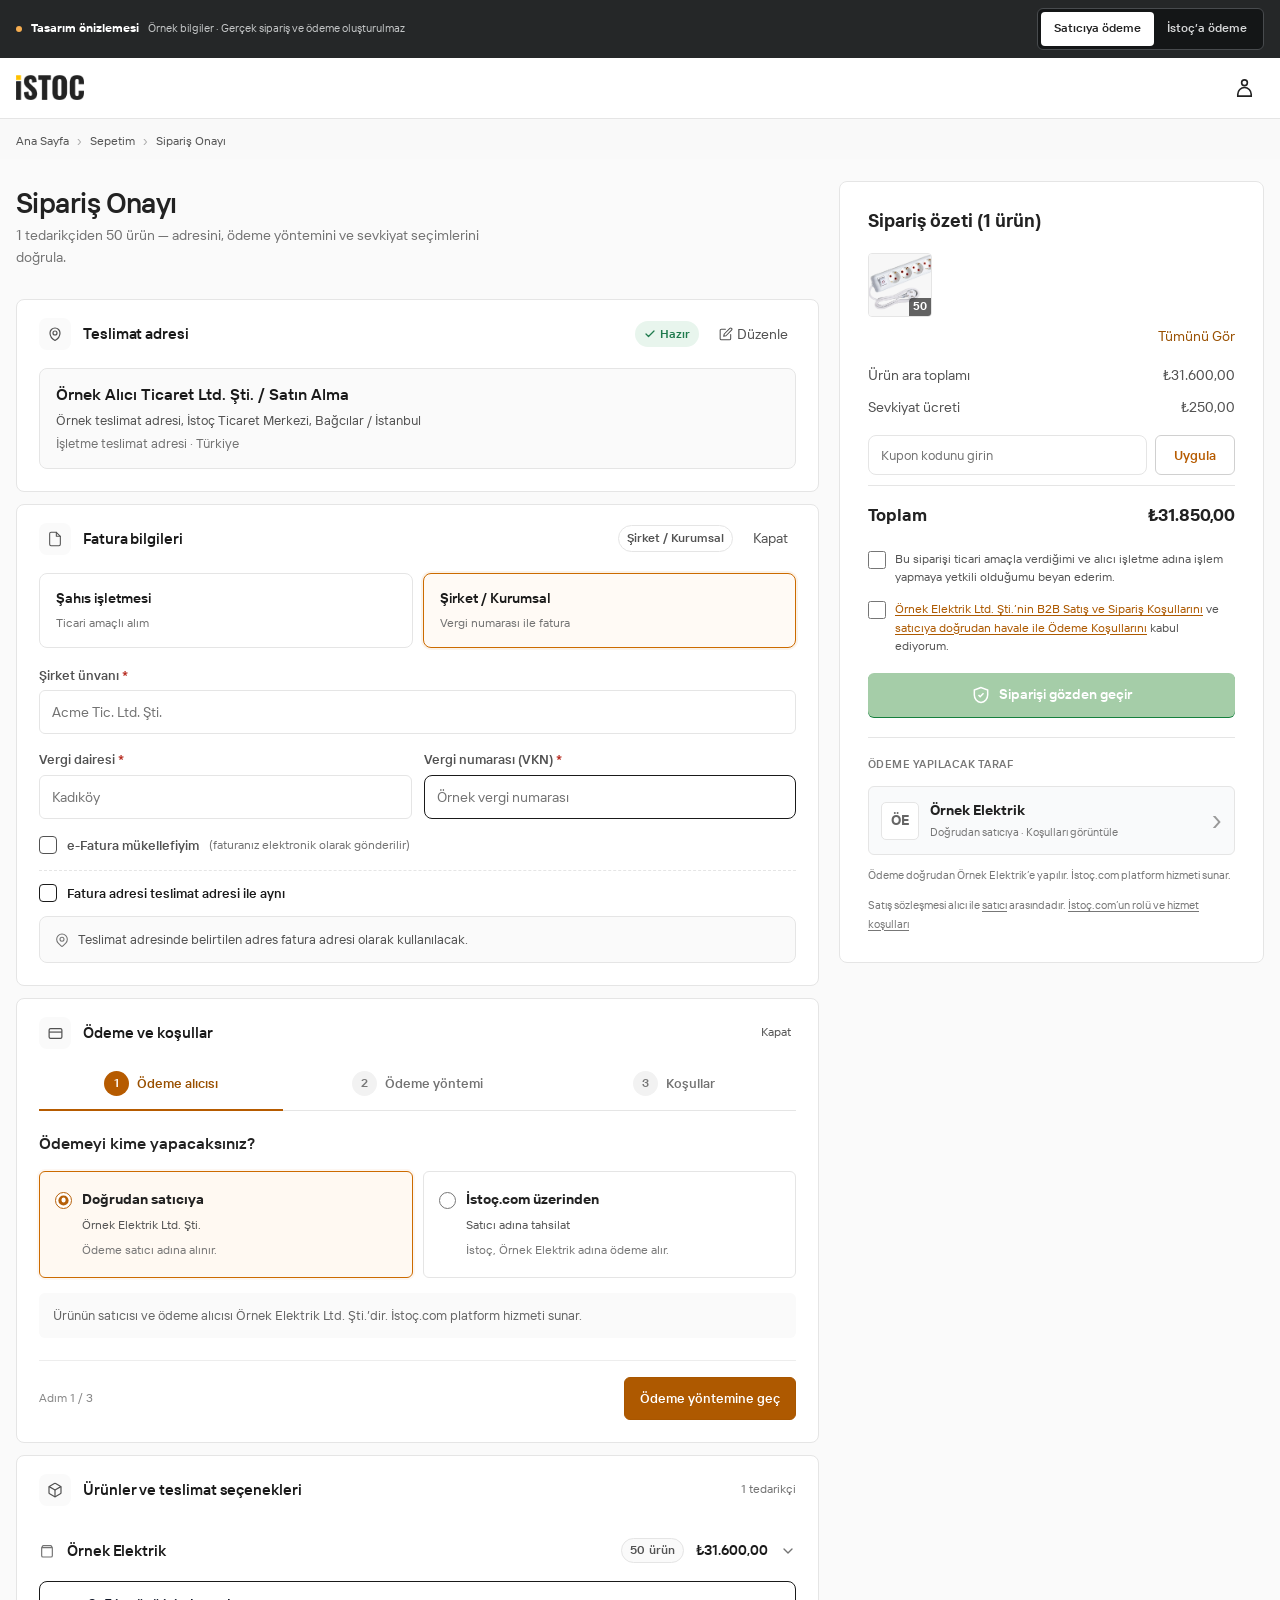
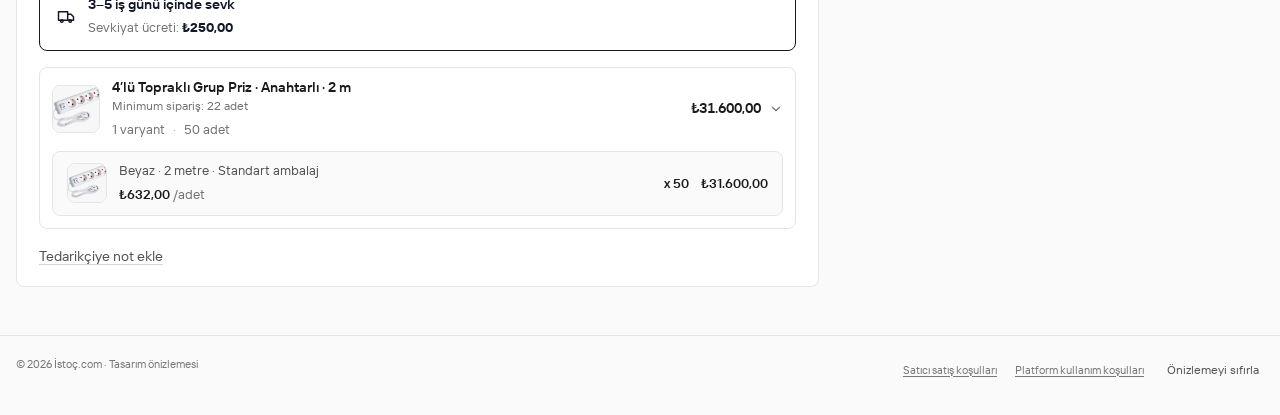
==== index.html @ b148dc5e "fix(preview): refresh assets when contract version changes" ====
<!doctype html><html lang="tr"><head><meta charset="utf-8"><meta name="viewport" content="width=device-width,initial-scale=1"><meta name="robots" content="noindex,nofollow"><link rel="icon" href="assets/favicon.png"><link rel="stylesheet" href="assets/checkout-original.css"><link rel="stylesheet" href="preview.css?v=1.1"><title>Ödeme ve B2B sözleşmeler · İstoç tasarım önizlemesi</title></head><body><div class="demo-toolbar"><div><span class="preview-dot"></span><strong>Tasarım önizlemesi</strong><span class="toolbar-note">Örnek bilgiler · Gerçek sipariş ve ödeme oluşturulmaz</span></div><div class="demo-scenario" role="group" aria-label="Ödeme alıcısı senaryosu"><button data-scenario="seller" aria-pressed="true">Satıcıya ödeme</button><button data-scenario="istoc" aria-pressed="false">İstoç’a ödeme</button></div></div>
    <header class="w-full bg-white border-b border-[#e5e5e5]">
      <div class="max-w-[1680px] mx-auto px-3 sm:px-4 h-[50px] sm:h-[60px] flex items-center justify-between">
        <a href="./" class="flex items-center shrink-0" aria-label="Ana Sayfa">
          <img src="assets/istoc-logo.png" alt="iStoc" width="87" height="32" class="h-[18px] min-[400px]:h-[22px] sm:h-[25px] w-auto shrink-0">
        </a>
        
      <button aria-label="Örnek hesap" class="demo-account" data-doc="platform"><svg width="23" height="23" viewBox="0 0 24 24" fill="none" stroke="currentColor" stroke-width="1.7"><circle cx="12" cy="7" r="3"></circle><path d="M5 21v-2a7 7 0 0 1 14 0v2Z"></path></svg></button>
    
      </div>
    </header>
  <main><nav class="demo-breadcrumb" aria-label="Breadcrumb"><a href="./" data-action="cart-preview">Ana Sayfa</a><span>›</span><a href="#checkout-items" data-action="cart-preview">Sepetim</a><span>›</span><span>Sipariş Onayı</span></nav>
    <div class="sc-checkout-page bg-[#fafafa] max-w-[1680px] mx-auto px-3 sm:px-4 py-4 sm:py-5">
      <div class="flex flex-col xl:flex-row gap-4 xl:gap-5 items-start w-full relative">
        <!-- Left Column (Form Area) -->
        <div class="w-full xl:flex-1 xl:min-w-0 flex flex-col gap-3">
          <header class="co-page-head flex items-start justify-between gap-8 mb-[18px] pt-1.5">
      <div class="co-page-head-l flex-1 min-w-0">
        <h1 class="co-page-title text-[22px] sm:text-[28px] font-semibold leading-[1.15] tracking-[-0.02em] text-text-heading m-0">Sipariş Onayı</h1>
        <p class="co-page-sub text-text-tertiary mt-1.5 max-w-[56ch] text-[12.5px] sm:text-[13.5px]">1 tedarikçiden 50 ürün — adresini, ödeme yöntemini ve sevkiyat seçimlerini doğrula.</p>
      </div>
    </header><section class="checkout-section bg-white border border-[#e5e5e5] rounded-md overflow-hidden" id="shipping-address-section">
      <div class="checkout-section__header flex items-center gap-2 sm:gap-3 px-4 sm:px-[22px] py-[12px] sm:py-[18px]">
        <span class="checkout-section__icon hidden sm:inline-flex items-center justify-center w-8 h-8 min-w-[32px] rounded-md bg-[#fafafa] text-text-secondary p-[7px]">
          <svg class="w-4 h-4" fill="none" stroke="currentColor" stroke-width="1.8" viewBox="0 0 24 24">
            <path stroke-linecap="round" stroke-linejoin="round" d="M15 10.5a3 3 0 11-6 0 3 3 0 016 0z"></path>
            <path stroke-linecap="round" stroke-linejoin="round" d="M19.5 10.5c0 7.142-7.5 11.25-7.5 11.25S4.5 17.642 4.5 10.5a7.5 7.5 0 1115 0z"></path>
          </svg>
        </span>
        <h2 class="checkout-section__title flex-1 text-start text-[13px] sm:text-[15px] font-semibold text-[#1a1a1a] tracking-[-0.005em] whitespace-nowrap truncate">Teslimat adresi</h2>
        <!-- Hazır rozeti: adres seçili -->
        <span class="co-pill co-pill-ok inline-flex items-center gap-1 px-1.5 sm:px-2 py-[2px] sm:py-[3px] rounded-full text-[10px] sm:text-[11.5px] font-medium bg-[#e8f5ed] text-[#1f7a4d] border-transparent border whitespace-nowrap shrink-0">
          <svg width="10" height="10" viewBox="0 0 24 24" fill="none" stroke="currentColor" stroke-width="2.5" stroke-linecap="round" stroke-linejoin="round" class="w-2.5 h-2.5 sm:w-3 sm:h-3"><path d="M20 6 9 17l-5-5"></path></svg>
          Hazır
        </span>
        <!-- Zorunlu alan rozeti -->
        
        <!-- Düzenle (adres seçili iken header'da link) -->
        <button type="button" class="co-link-btn th-no-press appearance-none bg-transparent border-0 px-1.5 sm:px-2 py-1 text-text-secondary inline-flex items-center gap-1 text-[12px] sm:text-[13px] font-medium rounded-md cursor-pointer no-underline hover:text-[#0a0a0a] hover:bg-[#fafafa] focus:outline-none shrink-0" data-action="edit-address">
          <svg width="12" height="12" viewBox="0 0 24 24" fill="none" stroke="currentColor" stroke-width="1.8" stroke-linecap="round" stroke-linejoin="round" class="w-3 h-3 sm:w-3.5 sm:h-3.5"><path d="M11 4H4a2 2 0 0 0-2 2v14a2 2 0 0 0 2 2h14a2 2 0 0 0 2-2v-7"></path><path d="M18.5 2.5a2.121 2.121 0 0 1 3 3L12 15l-4 1 1-4 9.5-9.5z"></path></svg>
          Düzenle
        </button>
      </div>

      <div class="checkout-section__content px-4 sm:px-[22px] pb-4 sm:pb-[22px]"><div class="co-addr-block p-3 sm:p-[14px_16px] bg-[#fafafa] rounded-md border border-[#e5e5e5]">
          <div class="co-addr-name font-semibold mb-0.5 sm:mb-1 text-[14px] sm:text-base text-[#1a1a1a]">Örnek Alıcı Ticaret Ltd. Şti. / Satın Alma</div>
          <div class="co-addr-line text-[12px] sm:text-[13px] text-text-secondary leading-[1.5]" id="shipping-address-text">Örnek teslimat adresi, İstoç Ticaret Merkezi, Bağcılar / İstanbul</div>
          <div class="co-addr-line muted text-[12px] sm:text-[13px] text-text-tertiary mt-0.5">İşletme teslimat adresi · Türkiye</div>
        </div></div></section><section id="checkout-billing" class="checkout-section checkout-section--billing bg-white border border-[#e5e5e5] rounded-md overflow-hidden">
      <!-- Card head -->
      <div class="checkout-section__header flex items-center gap-2 sm:gap-3 px-4 sm:px-[22px] py-[12px] sm:py-[18px]">
        <span class="checkout-section__icon hidden sm:inline-flex items-center justify-center w-8 h-8 min-w-[32px] rounded-md bg-[#fafafa] text-text-secondary p-[7px]">
          <svg class="w-4 h-4" fill="none" stroke="currentColor" stroke-width="1.6" viewBox="0 0 24 24">
            <path stroke-linecap="round" stroke-linejoin="round" d="M14 2H6a2 2 0 0 0-2 2v16a2 2 0 0 0 2 2h12a2 2 0 0 0 2-2V8z"></path>
            <path stroke-linecap="round" stroke-linejoin="round" d="M14 2v6h6"></path>
          </svg>
        </span>

        <h2 class="checkout-section__title flex-1 text-[13px] sm:text-[15px] font-semibold text-[#1a1a1a] tracking-[-0.005em] whitespace-nowrap truncate">Fatura bilgileri</h2>

        <!-- Tip rozeti (kapalı durumdayken bile görünür) -->
        <span class="co-pill co-pill-ghost inline-flex items-center gap-1 px-1.5 sm:px-2 py-[2px] sm:py-[3px] rounded-full text-[10px] sm:text-[11.5px] font-medium bg-transparent text-text-secondary border border-[#e5e5e5] whitespace-nowrap shrink-0">Şirket / Kurumsal</span>

        <!-- Eksik rozeti -->
        

        <button type="button" class="co-link-btn th-no-press appearance-none bg-transparent border-0 px-1.5 sm:px-2 py-1 text-text-secondary inline-flex items-center gap-1 text-[12px] sm:text-[13px] font-medium rounded-md cursor-pointer no-underline hover:text-[#0a0a0a] hover:bg-[#fafafa] focus:outline-none shrink-0" data-collapse="billing-content">Kapat</button>
      </div>

      <!-- Kapalı durum: summary -->
      

      <!-- Açık durum: edit -->
      <div class="checkout-section__content px-4 sm:px-[22px] pb-4 sm:pb-[22px] flex flex-col gap-3.5" id="billing-content">

        <!-- Tip toggle: Bireysel / Şirket -->
        <div class="co-billing-toggle grid grid-cols-2 max-[720px]:grid-cols-1 gap-[10px]" role="tablist">
          <button type="button" role="tab" class="co-billing-toggle-card bg-white border border-[#e5e5e5] rounded-md p-[12px_14px] sm:p-[14px_16px] text-start flex flex-col gap-0.5 sm:gap-1 transition-[border-color,background-color,box-shadow] duration-150 motion-reduce:transition-none cursor-pointer hover:border-[#d4d4d4]" data-billtype="sole" aria-selected="false">
            <div class="co-bt-title font-semibold text-[12.5px] sm:text-[13.5px] text-[#1a1a1a]">Şahıs işletmesi</div>
            <div class="co-bt-sub text-[11px] sm:text-[12px] text-text-tertiary">Ticari amaçlı alım</div>
          </button>
          <button type="button" role="tab" class="co-billing-toggle-card bg-white border border-[#e5e5e5] rounded-md p-[12px_14px] sm:p-[14px_16px] text-start flex flex-col gap-0.5 sm:gap-1 transition-[border-color,background-color,box-shadow] duration-150 motion-reduce:transition-none cursor-pointer hover:border-[#d4d4d4] demo-selected" data-billtype="company" aria-selected="true">
            <div class="co-bt-title font-semibold text-[12.5px] sm:text-[13.5px] text-[#1a1a1a]">Şirket / Kurumsal</div>
            <div class="co-bt-sub text-[11px] sm:text-[12px] text-text-tertiary">Vergi numarası ile fatura</div>
          </button>
        </div>

        <!-- Bireysel -->
        

        <!-- Şirket -->
        <div class="flex flex-col gap-3 mt-1">
          
    <div class="flex flex-col gap-1">
      <label for="billing-company-name" class="text-[11.5px] sm:text-[12.5px] font-medium text-text-secondary">
        Şirket ünvanı <span class="text-[#b42318]">*</span>
      </label>
      <input type="text" id="billing-company-name" autocomplete="off" placeholder="Acme Tic. Ltd. Şti." class="w-full h-10 sm:h-[44px] px-3 text-[13px] sm:text-[14px] text-[#1a1a1a] bg-white border rounded-md outline-none transition-colors placeholder:text-text-tertiary focus:border-[var(--btn-bg,#ff8600)] focus:shadow-[0_0_0_3px_rgba(245,184,0,0.12)]" data-demo-field="companyName">
      <span class="text-[11px] sm:text-[12px] text-[#b42318]"></span>
    </div>
  
          <div class="grid grid-cols-1 sm:grid-cols-2 gap-3">
            
    <div class="flex flex-col gap-1">
      <label for="billing-tax-office" class="text-[11.5px] sm:text-[12.5px] font-medium text-text-secondary">
        Vergi dairesi <span class="text-[#b42318]">*</span>
      </label>
      <input type="text" id="billing-tax-office" autocomplete="off" placeholder="Kadıköy" class="w-full h-10 sm:h-[44px] px-3 text-[13px] sm:text-[14px] text-[#1a1a1a] bg-white border rounded-md outline-none transition-colors placeholder:text-text-tertiary focus:border-[var(--btn-bg,#ff8600)] focus:shadow-[0_0_0_3px_rgba(245,184,0,0.12)]" data-demo-field="taxOffice">
      <span class="text-[11px] sm:text-[12px] text-[#b42318]"></span>
    </div>
  
            
    <div class="flex flex-col gap-1">
      <label for="billing-tax-number" class="text-[11.5px] sm:text-[12.5px] font-medium text-text-secondary">
        Vergi numarası (VKN) <span class="text-[#b42318]">*</span>
      </label>
      <input type="tel" id="billing-tax-number" autocomplete="off" placeholder="Örnek vergi numarası" maxlength="10" minlength="10" class="w-full h-10 sm:h-[44px] px-3 text-[13px] sm:text-[14px] text-[#1a1a1a] bg-white border rounded-md outline-none transition-colors placeholder:text-text-tertiary focus:border-[var(--btn-bg,#ff8600)] focus:shadow-[0_0_0_3px_rgba(245,184,0,0.12)]" data-demo-field="taxNumber">
      <span class="text-[11px] sm:text-[12px] text-[#b42318]"></span>
    </div>
  
          </div>
          <label class="flex items-center gap-2 sm:gap-2.5 cursor-pointer text-[12px] sm:text-[13px] text-text-secondary select-none">
            <span class="relative flex items-center justify-center w-4 h-4 sm:w-[18px] sm:h-[18px] rounded-[4px] border transition-colors shrink-0">
              <input type="checkbox" class="absolute inset-0 opacity-0 cursor-pointer" data-demo-field="eInvoice" value="on">
              <svg class="w-2.5 h-2.5 sm:w-3 sm:h-3 text-white" fill="none" stroke="currentColor" stroke-width="3" viewBox="0 0 24 24"><path stroke-linecap="round" stroke-linejoin="round" d="M5 13l4 4L19 7"></path></svg>
            </span>
            <span class="font-medium">e-Fatura mükellefiyim</span>
            <span class="text-[11px] sm:text-[12px] text-text-tertiary">(faturanız elektronik olarak gönderilir)</span>
          </label>
        </div>

        <!-- Adres -->
        <div class="border-t border-dashed border-[#e5e5e5] pt-3 flex flex-col gap-3">

          <label class="flex items-center gap-2 sm:gap-2.5 cursor-pointer text-[12px] sm:text-[13px] text-[#1a1a1a] select-none">
            <span class="relative flex items-center justify-center w-4 h-4 sm:w-[18px] sm:h-[18px] rounded-[4px] border transition-colors shrink-0">
              <input type="checkbox" class="absolute inset-0 opacity-0 cursor-pointer" data-demo-field="sameAsShipping" value="on">
              <svg class="w-2.5 h-2.5 sm:w-3 sm:h-3 text-white" fill="none" stroke="currentColor" stroke-width="3" viewBox="0 0 24 24"><path stroke-linecap="round" stroke-linejoin="round" d="M5 13l4 4L19 7"></path></svg>
            </span>
            <span class="font-medium">Fatura adresi teslimat adresi ile aynı</span>
          </label>

          <!-- sameAsShipping: pill -->
          <div class="co-billing-addr-pill flex items-center gap-2 p-[10px_12px] sm:p-[12px_14px] bg-[#fafafa] border border-[#e5e5e5] rounded-md text-[12px] sm:text-[13px] text-text-secondary">
            <svg class="w-4 h-4 text-text-tertiary shrink-0" fill="none" stroke="currentColor" stroke-width="1.6" viewBox="0 0 24 24">
              <path stroke-linecap="round" stroke-linejoin="round" d="M17.657 16.657L13.414 20.9a2 2 0 01-2.827 0l-4.244-4.243a8 8 0 1111.314 0z"></path>
              <circle cx="12" cy="11" r="3" stroke-linecap="round" stroke-linejoin="round"></circle>
            </svg>
            <span>Teslimat adresinde belirtilen adres fatura adresi olarak kullanılacak.</span>
          </div>

          <!-- !sameAsShipping: form -->
          
        </div>
      </div>
    </section><section class="checkout-section bg-white border border-[#e5e5e5] rounded-md overflow-hidden" id="checkout-payment">
  <div class="checkout-section__header flex items-center gap-2 sm:gap-3 px-4 sm:px-[22px] py-[12px] sm:py-[18px]">
    <span class="checkout-section__icon hidden sm:inline-flex items-center justify-center w-8 h-8 min-w-[32px] rounded-md bg-[#fafafa] text-text-secondary"><svg width="17" height="17" fill="none" viewBox="0 0 24 24" stroke="currentColor" stroke-width="1.7"><rect x="3" y="5" width="18" height="14" rx="2"></rect><path d="M3 10h18"></path></svg></span>
    <h2 class="checkout-section__title flex-1 text-[13px] sm:text-[15px] font-semibold text-[#1a1a1a]">Ödeme ve koşullar</h2>
    <button type="button" class="demo-link-button" data-collapse="payment-content" aria-expanded="true">Kapat</button>
  </div>
  <div class="checkout-section__content px-4 sm:px-[22px] pb-4 sm:pb-[22px]" id="payment-content">
    <nav class="payment-stepper" aria-label="Ödeme adımları">
      <button type="button" data-payment-step="1" aria-current="step"><span>1</span><b>Ödeme alıcısı</b></button>
      <button type="button" data-payment-step="2"><span>2</span><b>Ödeme yöntemi</b></button>
      <button type="button" data-payment-step="3"><span>3</span><b>Koşullar</b></button>
    </nav>
    <div data-step-panel="1" class="payment-step-panel">
      <h3 class="payment-step-title">Ödemeyi kime yapacaksınız?</h3>
      <div class="demo-recipient-grid" role="radiogroup" aria-label="Ödeme yapılacak taraf">
        <label class="demo-recipient is-selected"><input type="radio" name="recipient" value="seller" checked=""><span><strong>Doğrudan satıcıya</strong><b>Örnek Elektrik Ltd. Şti.</b><small>Ödeme satıcı adına alınır.</small></span></label>
        <label class="demo-recipient"><input type="radio" name="recipient" value="istoc"><span><strong>İstoç.com üzerinden</strong><b>Satıcı adına tahsilat</b><small>İstoç, Örnek Elektrik adına ödeme alır.</small></span></label>
      </div>
      <p class="recipient-summary" id="recipient-summary"></p>
    </div>
    <div data-step-panel="2" class="payment-step-panel" hidden="">
      <h3 class="payment-step-title">Ödeme yöntemini seçin</h3>
      <p id="method-payee-label" class="demo-eyebrow">ÖRNEK ELEKTRİK İÇİN ÖDEME YÖNTEMİ</p>
      <div class="demo-method-grid" role="radiogroup" aria-label="Ödeme yöntemi">
        <label class="demo-method is-selected"><input type="radio" name="method" value="bank" checked=""><span><strong>Banka Havalesi / EFT</strong><small>Hesap bilgileriyle banka üzerinden ödeme yapın.</small></span></label>
        <label class="demo-method"><input type="radio" name="method" value="card"><span><strong>Kredi / banka kartı</strong><small>Kartınızla tek çekim ödeme yapın.</small></span></label>
      </div>
      <div id="payment-detail" class="demo-payment-detail"></div>
    </div>
    <div data-step-panel="3" class="payment-step-panel" hidden="">
      <div class="scenario-heading"><span class="demo-eyebrow">SEÇİMİNİZE AİT ÖDEME AÇIKLAMASI</span><h3 id="scenario-title" class="payment-step-title"></h3></div>
      <dl class="scenario-facts">
        <div><dt>Ürünün satıcısı</dt><dd><a href="belgeler/satici-satis-kosullari.html" data-doc="sale">Örnek Elektrik Ltd. Şti.</a></dd></div>
        <div><dt>Ödeme yapılacak taraf</dt><dd><a id="scenario-recipient" href="belgeler/satici-havale-odeme.html" data-doc="payment"></a></dd></div>
        <div><dt>Ödeme yöntemi</dt><dd id="scenario-method"></dd></div>
      </dl>
      <div class="scenario-explanation"><p id="scenario-payment"></p><p id="scenario-role"></p></div>
      <div class="scenario-documents">
        <a href="belgeler/satici-satis-kosullari.html" data-doc="sale"><span>Satıcının genel ve siparişe özel koşulları</span><b>B2B Satış ve Sipariş Koşulları</b><i aria-hidden="true">↗</i></a>
        <a href="belgeler/satici-havale-odeme.html" data-doc="payment"><span>Seçilen alıcıya ve yönteme ait koşullar</span><b id="scenario-payment-doc"></b><i aria-hidden="true">↗</i></a>
      </div>
      <div class="scenario-consent"><span>Onay kutusundaki metin</span><p id="scenario-consent"></p></div>
      <a class="scenario-platform-link" href="belgeler/istoc-platform-kosullari.html" data-doc="platform">İstoç.com’un rolü ve platform koşulları ↗</a>
    </div>
    <div class="payment-step-footer"><span id="payment-step-count" role="status">Adım 1 / 3</span><div><button type="button" id="payment-prev" class="payment-back" hidden="">Geri</button><button type="button" id="payment-next" class="payment-continue">Ödeme yöntemine geç</button></div></div>
  </div>
</section><section id="checkout-items" class="checkout-section bg-white border border-[#e5e5e5] rounded-md overflow-hidden" data-delivery-orders="[{&quot;orderId&quot;:&quot;demo&quot;,&quot;orderLabel&quot;:&quot;Sipariş 1&quot;,&quot;sellerId&quot;:&quot;ornek&quot;,&quot;sellerName&quot;:&quot;Örnek Elektrik&quot;,&quot;methods&quot;:[{&quot;id&quot;:&quot;standard&quot;,&quot;etaLabel&quot;:&quot;3–5 iş günü içinde sevk&quot;,&quot;shippingFee&quot;:250,&quot;isDefault&quot;:true}],&quot;products&quot;:[{&quot;id&quot;:&quot;priz&quot;,&quot;title&quot;:&quot;4’lü Topraklı Grup Priz · Anahtarlı · 2 m&quot;,&quot;moqLabel&quot;:&quot;Minimum sipariş: 22 adet&quot;,&quot;image&quot;:&quot;assets/urun.jpeg&quot;,&quot;skuLines&quot;:[{&quot;id&quot;:&quot;beyaz&quot;,&quot;image&quot;:&quot;assets/urun.jpeg&quot;,&quot;variantText&quot;:&quot;Beyaz · 2 metre · Standart ambalaj&quot;,&quot;unitPrice&quot;:632,&quot;quantity&quot;:50}]}]}]">
      <div class="checkout-section__header w-full flex items-center gap-2 sm:gap-3 px-4 sm:px-[22px] py-[12px] sm:py-[18px]">
        <span class="checkout-section__icon hidden sm:inline-flex items-center justify-center w-8 h-8 min-w-[32px] rounded-md bg-[#fafafa] text-text-secondary p-[7px]">
          <svg class="w-4 h-4" fill="none" stroke="currentColor" stroke-width="1.8" viewBox="0 0 24 24">
            <path d="M21 16V8a2 2 0 0 0-1-1.73l-7-4a2 2 0 0 0-2 0l-7 4A2 2 0 0 0 3 8v8a2 2 0 0 0 1 1.73l7 4a2 2 0 0 0 2 0l7-4A2 2 0 0 0 21 16z" stroke-linecap="round" stroke-linejoin="round"></path>
            <path d="M3.27 6.96 12 12.01l8.73-5.05" stroke-linecap="round" stroke-linejoin="round"></path>
            <path d="M12 22.08V12" stroke-linecap="round" stroke-linejoin="round"></path>
          </svg>
        </span>
        <h2 class="checkout-section__title flex-1 text-start text-[13px] sm:text-[15px] font-semibold text-[#1a1a1a] tracking-[-0.005em] whitespace-nowrap truncate">Ürünler ve teslimat seçenekleri</h2>
        <span class="text-[11px] sm:text-[12px] text-text-tertiary whitespace-nowrap shrink-0">1 tedarikçi</span>
      </div>
      <div class="checkout-section__content p-0">
        
    <div class="p-0 border-t border-[#e5e5e5] first:border-t-0 mt-0">
      <button type="button" class="th-no-press w-full flex items-center gap-2 sm:gap-3 m-0 px-4 sm:px-[22px] py-[10px] sm:py-[14px] rounded-none cursor-pointer hover:bg-[#fafafa] transition-colors select-none text-start" aria-controls="checkout-supplier-panel-0-64-65-6d-6f" data-checkout-supplier-trigger="0" aria-expanded="true">
        <svg class="w-4 h-4 text-text-tertiary shrink-0 hidden sm:block" fill="none" stroke="currentColor" stroke-width="1.75" viewBox="0 0 24 24">
          <path d="M4 7h16M4 7l2-3h12l2 3M4 7v12a2 2 0 002 2h12a2 2 0 002-2V7" stroke-linecap="round" stroke-linejoin="round"></path>
        </svg>
        <h3 class="text-[13px] sm:text-[14.5px] font-semibold text-[#1a1a1a] tracking-[-0.005em] flex-1 truncate">Örnek Elektrik</h3>
        <span class="co-supplier-count hidden sm:inline text-[11.5px] font-medium text-text-secondary bg-[#fafafa] border border-[#e5e5e5] rounded-full px-2 py-[2px] whitespace-nowrap tracking-[0.01em]">50 ürün</span>
        <span class="text-[12px] sm:text-[14px] font-semibold text-[#1a1a1a] whitespace-nowrap">₺31.600,00</span>
        <svg class="w-3.5 h-3.5 sm:w-4 sm:h-4 text-text-tertiary transition-transform duration-200 motion-reduce:transition-none shrink-0" fill="none" stroke="currentColor" stroke-width="2" viewBox="0 0 24 24">
          <path d="M6 9l6 6 6-6" stroke-linecap="round" stroke-linejoin="round"></path>
        </svg>
      </button>

      <!--
        In a multi-supplier checkout, closed supplier bodies are not mounted at
        all. This removes product-card DOM from the initial render. x-if is
        deliberate here: x-collapse needs an element to remain mounted, which
        would defeat the DOM saving. Nested product/SKU UI state is recreated
        when this panel is reopened; checkout-level shipping and note state stay
        on checkoutItemsDelivery and are therefore preserved.
      -->
      
        <div id="checkout-supplier-panel-0-64-65-6d-6f" data-checkout-supplier-body="0" class="pt-1 px-4 sm:px-[22px] pb-4 sm:pb-[18px]">
          
    <div class="flex items-center justify-between gap-2 sm:gap-3 rounded-md border-[1.5px] border-[#1a1a1a] bg-white px-3 sm:px-4 py-2.5 sm:py-3">
      <div class="flex items-center gap-2 sm:gap-3 min-w-0 flex-1">
        <svg class="w-4 h-4 sm:w-5 sm:h-5 text-[#111827] shrink-0" fill="none" stroke="currentColor" stroke-width="1.75" viewBox="0 0 24 24">
          <path d="M3 7h11v10H3zM14 10h4l3 3v4h-7z" stroke-linecap="round" stroke-linejoin="round"></path>
          <circle cx="7" cy="18" r="1.5"></circle>
          <circle cx="17" cy="18" r="1.5"></circle>
        </svg>
        <div class="min-w-0">
          <p class="text-[12.5px] sm:text-[13.5px] font-semibold text-[#111827] truncate">3–5 iş günü içinde sevk</p>
          <p class="text-[11.5px] sm:text-[12.5px] text-text-tertiary mt-0.5">
            Sevkiyat ücreti:
            <strong class="text-[#111827]">₺250,00</strong>
          </p>
        </div>
      </div>
      
    </div>
  

          <div class="mt-4">
            
    <div class="co-product-card border border-[#e5e5e5] rounded-md bg-white overflow-hidden mt-[10px]">
      <button type="button" class="co-product-head th-no-press w-full flex items-center gap-2 sm:gap-3 px-3 py-[10px] text-start cursor-pointer transition-colors hover:bg-[#fafafa]" data-collapse="product-lines" aria-expanded="true">
        <img src="assets/urun.jpeg" alt="" width="48" height="48" decoding="async" class="w-10 h-10 sm:w-12 sm:h-12 rounded-md object-cover border border-[#e5e5e5] shrink-0">
        <div class="flex-1 min-w-0">
          <h4 class="text-[12.5px] sm:text-[13.5px] leading-[1.35] font-semibold text-[#1a1a1a] truncate">4’lü Topraklı Grup Priz · Anahtarlı · 2 m</h4>
          <p class="text-[11px] sm:text-[11.5px] text-text-tertiary mt-0.5 leading-[1.4]">Minimum sipariş: 22 adet</p>
          <p class="hidden sm:flex mt-1.5 flex-wrap items-center gap-x-2 gap-y-0.5 text-[12.5px] text-text-tertiary">
            <span>1 varyant</span><span class="text-[#9ca3af]">·</span><span>50 adet</span>
          </p>
        </div>
        <div class="co-product-end flex items-center gap-1.5 sm:gap-2 shrink-0">
          <span class="co-product-total hidden sm:inline whitespace-nowrap text-[12.5px] sm:text-[13.5px] font-semibold text-[#1a1a1a] tabular-nums">₺31.600,00</span>
          <svg class="co-product-chev w-3.5 h-3.5 text-text-tertiary transition-transform duration-200" fill="none" stroke="currentColor" stroke-width="2" viewBox="0 0 24 24">
            <path d="M6 9l6 6 6-6" stroke-linecap="round" stroke-linejoin="round"></path>
          </svg>
        </div>
      </button>
      <div id="product-lines">
        <div class="px-3 pb-3 space-y-2">
          
    <!-- Mobile: 2-col grid, image top-aligned. Desktop: 4-col with qty+total columns -->
    <div class="grid grid-cols-[36px_1fr] sm:grid-cols-[40px_1fr_auto_auto] gap-x-2.5 gap-y-0 sm:gap-3 items-start sm:items-center rounded-md bg-[#fafafa] border border-[#e5e5e5] px-2.5 sm:px-[14px] py-2.5 sm:py-[10px]">
      <img src="assets/urun.jpeg" alt="" width="40" height="40" decoding="async" class="w-9 h-9 sm:w-10 sm:h-10 rounded-md object-cover border border-[#e5e5e5] mt-0.5 sm:mt-0">
      <div class="min-w-0">
        
        <p class="text-[12px] sm:text-[13px] text-text-secondary leading-[1.4]">Beyaz · 2 metre · Standart ambalaj</p>
        <p class="text-[12px] sm:text-[13px] font-semibold text-[#1a1a1a] mt-1">₺632,00 <span class="font-normal text-text-tertiary">/adet</span></p>
        <div class="flex items-center gap-2 sm:hidden mt-1 pt-1 border-t border-dashed border-[#e5e5e5]">
          <span class="text-[11px] text-text-tertiary">x 50</span>
          <span class="text-[12px] font-semibold text-[#1a1a1a]">₺31.600,00</span>
        </div>
      </div>
      <span class="hidden sm:inline text-[13px] font-semibold text-[#1a1a1a]">x 50</span>
      <span class="hidden sm:inline text-[13px] font-semibold text-[#1a1a1a]">₺31.600,00</span>
    </div>
  
          
        </div>
        
      </div>
    </div>
  
            
    <div class="mt-3 sm:mt-4">
      
        <button type="button" class="th-no-press inline-block text-[12px] sm:text-[13px] font-semibold underline text-text-secondary decoration-[#d4d4d4] underline-offset-[3px] hover:opacity-70" data-action="seller-note">
          Tedarikçiye not ekle
        </button>
      
      
    </div>
  
          </div>
        </div>
      
    </div>
  
      </div>
      
    
  
      
    
  
    </section>
        </div>

        <!-- Right Column (Sticky Summary) -->
        <!-- Sepet sayfasındaki özet kutusuyla (CartSummary, xl:w-[425px]) aynı genişlik: ürün şeridi iki sayfada aynı noktada taşar -->
        <div class="w-full xl:w-[425px] flex-shrink-0 xl:sticky xl:top-[20px] self-start z-10">
          
    <div class="checkout-sidebar w-full p-4 sm:p-5 xl:p-[28px] bg-[#FFFFFF] border border-[#e5e5e5] rounded-md xl:max-h-[calc(100vh-48px)] overflow-y-auto [&amp;::-webkit-scrollbar]:w-[6px] [&amp;::-webkit-scrollbar-track]:bg-transparent [&amp;::-webkit-scrollbar-thumb]:bg-black/20 hover:[&amp;::-webkit-scrollbar-thumb]:bg-black/30 [&amp;::-webkit-scrollbar-thumb]:rounded-full">
      <!-- Title -->
      <div class="text-[16px] sm:text-[18px] font-bold leading-tight text-text-primary mb-5 font-inter">
        <span>Sipariş özeti</span> (1 <span>ürün</span>)
      </div>

      <!-- Thumbnail Grid -->
      
    <div class="checkout-items-wrapper group relative mb-4"><button type="button" class="checkout-items-arrow absolute top-1/2 -translate-y-1/2 w-7 h-7 rounded-full border border-[#e5e5e5] bg-white flex items-center justify-center cursor-pointer z-[2] opacity-0 group-hover:opacity-100 transition-opacity duration-200 shadow-sm hover:bg-[#f5f5f5] -start-1.5" data-dir="left" aria-label="Sola kaydır">
    <svg class="w-3.5 h-3.5 stroke-[#222] fill-none" viewBox="0 0 24 24" stroke-width="2" stroke-linecap="round" stroke-linejoin="round"><polyline points="15 18 9 12 15 6"></polyline></svg>
  </button><div class="checkout-items-images flex gap-2 overflow-x-auto scroll-smooth scrollbar-hide">
      <div class="checkout-item-card relative w-14 h-14 min-w-[56px] max-[380px]:w-12 max-[380px]:h-12 max-[380px]:min-w-[48px] sm:w-16 sm:h-16 sm:min-w-[64px] rounded overflow-hidden border border-[#e5e5e5] flex-shrink-0">
        <div class="block w-full h-full">
          <img class="w-full h-full object-cover" src="assets/urun.jpeg" alt="" width="64" height="64" decoding="async">
        </div>
        <span data-qty-badge="" class="absolute bottom-0 end-0 bg-black/60 text-white rounded-ss text-[11px] font-bold leading-4 px-1 py-px">50</span>
      </div></div><button type="button" class="checkout-items-arrow absolute top-1/2 -translate-y-1/2 w-7 h-7 rounded-full border border-[#e5e5e5] bg-white flex items-center justify-center cursor-pointer z-[2] opacity-0 group-hover:opacity-100 transition-opacity duration-200 shadow-sm hover:bg-[#f5f5f5] -end-1.5" data-dir="right" aria-label="Sağa kaydır">
    <svg class="w-3.5 h-3.5 stroke-[#222] fill-none" viewBox="0 0 24 24" stroke-width="2" stroke-linecap="round" stroke-linejoin="round"><polyline points="9 6 15 12 9 18"></polyline></svg>
  </button></div>
    <div class="flex justify-end -mt-1.5 sm:-mt-2 mb-2 sm:mb-3">
      <button type="button" data-scroll-to="#checkout-items" class="text-[12px] sm:text-[13px] font-medium text-primary-700 hover:text-primary-800 hover:underline transition-colors cursor-pointer bg-transparent border-0 p-0">Tümünü Gör</button>
    </div>

      <!-- Price Breakdown -->
      <div class="flex flex-col summary-amounts-layout-row">
        <div class="flex justify-between items-center py-[6px] text-[13px] sm:text-[14px] leading-5 text-text-secondary">
          <span>Ürün ara toplamı</span>
          <span>₺31.600,00</span>
        </div>
        <div class="flex justify-between items-center py-[6px] text-[13px] sm:text-[14px] leading-5 text-text-secondary">
          <span>Sevkiyat ücreti</span>
          <span>₺250,00</span>
        </div>
      </div>

      <!-- Coupon Code Section -->
      <div class="mt-3 mb-1"><div class="demo-coupon"><input class="th-input th-input-md" placeholder="Kupon kodunu girin" id="coupon-code" aria-label="Kupon kodu"><button class="th-btn-outline" id="coupon-apply">Uygula</button></div><p class="demo-field-error" id="coupon-error" role="status" hidden="">Bu örnek sipariş için kullanılabilir kupon bulunmuyor.</p></div>

      <!-- Coupon discount row -->
      

      <!-- Total -->
      <div class="flex justify-between items-center mt-[10px] pt-[16px] border-t border-[#e5e5e5] summary-amounts-total-block text-[15px] sm:text-[17px] font-bold text-text-primary">
        <span>Toplam</span>
        <span>₺31.850,00</span>
      </div>

      <!-- Yasal onay: MSY md. 5 gereği açık, serbest, pre-checked olmayan onay. -->
      <div class="demo-consents" id="consent-section"><label class="demo-check"><input id="business-consent" type="checkbox" value="on"><span>Bu siparişi ticari amaçla verdiğimi ve alıcı işletme adına işlem yapmaya yetkili olduğumu beyan ederim.</span></label><div class="demo-check"><input id="terms-consent" type="checkbox" aria-labelledby="terms-label" value="on"><div id="terms-label"><a href="belgeler/satici-satis-kosullari.html" data-doc="sale">Örnek Elektrik Ltd. Şti.’nin B2B Satış ve Sipariş Koşullarını</a> ve <a id="payment-terms-link" href="belgeler/satici-havale-odeme.html" data-doc="payment">satıcıya havale ile Ödeme Koşullarını</a> kabul ediyorum.</div></div><p id="consent-update" class="consent-update" role="status" hidden="">Ödeme seçiminiz değişti. Güncel ödeme koşullarını yeniden kabul ediniz.</p><button type="button" id="summary-place-order-btn" class="th-btn-success demo-primary" disabled=""><svg width="20" height="20" fill="none" viewBox="0 0 24 24" stroke="currentColor" stroke-width="1.8"><path d="M12 3 4 6v6c0 4.5 3.2 8.5 8 9 4.8-.5 8-4.5 8-9V6l-8-3Z"></path><path d="m9 12 2 2 4-4"></path></svg><span>Siparişi gözden geçir</span></button></div>

      <!-- Ödeme yapılacak satıcı -->
      
    <div class="demo-payee"><p class="demo-eyebrow">ÖDEME YAPILACAK TARAF</p><a class="demo-payee-card" href="belgeler/satici-havale-odeme.html" data-doc="payee" id="payee-card"><span class="payee-symbol">ÖE</span><span><strong id="payee-name">Örnek Elektrik</strong><small id="payee-kind">Satıcıya doğrudan ödeme</small></span><span class="payee-arrow">›</span></a><p id="payee-explanation" class="demo-role"></p><p class="demo-role">Satış sözleşmesi alıcı ile <a href="belgeler/satici-satis-kosullari.html" data-doc="sale">satıcı</a> arasındadır. <a href="belgeler/istoc-platform-kosullari.html" data-doc="platform">İstoç.com’un rolü ve hizmet koşulları</a></p></div>
    </div>
  
        </div>
      </div>
    </div>
  </main><footer class="demo-footer"><span>© 2026 İstoç.com · Tasarım önizlemesi</span><nav><a href="belgeler/satici-satis-kosullari.html" data-doc="sale">Satıcı satış koşulları</a><a href="belgeler/istoc-platform-kosullari.html" data-doc="platform">Platform kullanım koşulları</a><button class="demo-link-button" data-action="reset">Önizlemeyi sıfırla</button></nav></footer><dialog id="document-dialog" class="document-dialog" aria-labelledby="document-title"><div class="document-top"><div><span class="document-kicker" id="document-kicker">SÖZLEŞME ÖNİZLEMESİ</span><h2 id="document-title"></h2></div><button class="dialog-close" aria-label="Belgeyi kapat" data-close>×</button></div><div class="document-tools"><span id="document-meta">Sipariş TASLAK-2026-025 · Sürüm 1.1</span><div><a id="document-open" target="_blank" rel="noopener">Yeni sekmede aç ↗</a><button id="document-print">Yazdır</button><button id="document-download">HTML indir</button></div></div><div id="document-body" class="document-body"></div><div class="document-bottom"><span>Belgeyi açmak onay vermek anlamına gelmez.</span><button class="th-btn-outline" data-close>Ödemeye dön</button></div></dialog><dialog id="flow-dialog" class="flow-dialog" aria-labelledby="flow-title"><div class="document-top"><h2 id="flow-title"></h2><button class="dialog-close" aria-label="Pencereyi kapat" data-close>×</button></div><div class="flow-body" id="flow-body"></div></dialog><div class="demo-toast" id="toast" role="status" hidden></div><script id="demo-data" type="application/json">{"fixture":{"seller":"Örnek Elektrik Ltd. Şti.","sellerShort":"Örnek Elektrik","buyer":"Örnek Alıcı Ticaret Ltd. Şti.","order":"TASLAK-2026-025","unit":632,"quantity":50,"shipping":250,"total":31850,"subtotal":31600,"image":"assets/urun.jpeg"},"documents":{"sale":{"title":"B2B Satış ve Sipariş Koşulları","file":"satici-satis-kosullari.html","body":"\u003cdiv class=\"document-notice\">\u003cstrong>Örnek belge\u003c/strong> Firma, hesap ve sipariş bilgileri tasarım amacıyla hazırlanmıştır. Bu metin yayıma hazır bir sözleşme değildir.\u003c/div>\u003cdiv class=\"document-facts\">\u003cdiv>\u003cspan>Satıcı\u003c/span>\u003cstrong>Örnek Elektrik Ltd. Şti.\u003c/strong>\u003c/div>\u003cdiv>\u003cspan>Alıcı\u003c/span>\u003cstrong>Örnek Alıcı Ticaret Ltd. Şti.\u003c/strong>\u003c/div>\u003cdiv>\u003cspan>Sipariş\u003c/span>\u003cstrong>TASLAK-2026-025\u003c/strong>\u003c/div>\u003cdiv>\u003cspan>Toplam\u003c/span>\u003cstrong>₺31.850,00\u003c/strong>\u003c/div>\u003c/div>\n \u003ch3>1. Taraflar ve ticari amaç\u003c/h3>\u003cp>Bu satışın tarafları, siparişte belirtilen \u003cstrong>Örnek Elektrik Ltd. Şti.\u003c/strong> (satıcı) ile \u003cstrong>Örnek Alıcı Ticaret Ltd. Şti.\u003c/strong> (alıcı) işletmeleridir. Alıcı, siparişi ticari veya mesleki amaçla verdiğini ve işletme adına işlem yapmaya yetkili olduğunu beyan eder.\u003c/p>\n \u003ch3>2. Siparişe özel koşullar\u003c/h3>\u003cdiv class=\"document-table-wrap\">\u003ctable>\u003cthead>\u003ctr>\u003cth>Ürün / özellik\u003c/th>\u003cth>Miktar\u003c/th>\u003cth>Birim fiyat\u003c/th>\u003cth>Bedel\u003c/th>\u003c/tr>\u003c/thead>\u003ctbody>\u003ctr>\u003ctd>4’lü topraklı grup priz\u003cbr>\u003csmall>Anahtarlı · Beyaz · 2 metre\u003c/small>\u003c/td>\u003ctd>50 adet\u003c/td>\u003ctd>₺632,00\u003c/td>\u003ctd>₺31.600,00\u003c/td>\u003c/tr>\u003ctr>\u003ctd colspan=\"3\">Sevkiyat bedeli\u003c/td>\u003ctd>₺250,00\u003c/td>\u003c/tr>\u003ctr>\u003cth colspan=\"3\">Toplam · KDV dahil örnek bedel\u003c/th>\u003cth>₺31.850,00\u003c/th>\u003c/tr>\u003c/tbody>\u003c/table>\u003c/div>\n \u003cul>\u003cli>\u003cstrong>Sevkiyat:\u003c/strong> Ödeme teyidinden itibaren 3–5 iş günü içinde sevk. Bu süre kargonun varış tarihi değildir.\u003c/li>\u003cli>\u003cstrong>Teslim yeri:\u003c/strong> Siparişte seçilen işletme teslimat adresi, İstanbul / Türkiye.\u003c/li>\u003cli>\u003cstrong>Ambalaj:\u003c/strong> Standart ürün ambalajı; özel logo veya üretim talebi yoktur.\u003c/li>\u003cli>\u003cstrong>Ödeme:\u003c/strong> Peşin. Alıcının seçtiği yöntem ve tahsilat alıcısı, ayrı Ödeme Koşullarında gösterilir.\u003c/li>\u003cli>\u003cstrong>Özel koşul:\u003c/strong> Kısmi sevkiyat yapılması için alıcının ayrıca kabulü alınır.\u003c/li>\u003c/ul>\n \u003ch3>3. Satıcının genel satış koşulları\u003c/h3>\u003cp>Satıcı, ürünleri siparişte kabul edilen tanım, miktar ve özelliklere uygun olarak tedarik eder. Ürün, fiyat, miktar veya teslimat koşullarında değişiklik gerekiyorsa alıcıya yeni teklif sunulur; alıcının kabulü olmadan farklı koşullarla devam edilmez.\u003c/p>\n \u003ch3>4. Siparişin kesinleşmesi\u003c/h3>\u003cp>Bu tasarım örneğinde satıcının önceden sunduğu ürün, fiyat ve koşullar alıcıya teklif olarak gösterilir. Alıcının son inceleme ekranında \u003cstrong>“Siparişi onayla”\u003c/strong> eylemiyle aynı koşulları kabul etmesiyle satış sözleşmesinin kurulduğu model örneklenmiştir. Canlı uygulamadaki stok, satıcı kabulü ve ödeme sırası bu maddeyle uyumlu hale getirilmelidir.\u003c/p>\n \u003ch3>5. Teslimat, muayene ve uygunsuzluk\u003c/h3>\u003cp>Alıcı teslim aldığı ürünleri miktar, model ve görünür hasar bakımından kontrol eder. Eksik, yanlış veya hasarlı ürünü sipariş üzerinden satıcıya bildirir; varsa fotoğraf ve teslimat kaydını ekler. Gizli ayıp sonradan fark edildiğinde ayrıca bildirilir. Çözüm, sorunun niteliğine ve uygulanabilir hukuka göre tamamlama, onarım, değişim, bedel indirimi veya iade olabilir.\u003c/p>\n \u003ch3>6. Ticari iptal ve iade\u003c/h3>\u003cp>Bu örnek ticari politikada, sevkiyat başlamadan önce alıcının iptal talebi kabul edilir. Sevkiyat sonrasında yalnız fikir değişikliği nedeniyle iade, satıcının ayrıca kabulüne bağlıdır. Bu hüküm eksik teslim, ayıplı veya sözleşmeye aykırı ürüne ilişkin talepleri ortadan kaldırmaz. Gerçek satıcının seçtiği politika ve masrafları alıcı onayından önce bu bölümde somut olarak gösterilir.\u003c/p>\n \u003ch3>7. Belgelerin önceliği\u003c/h3>\u003cp>Tarafların karşılıklı kabul ettiği siparişe özel koşullar, değiştirdikleri genel satış hükümlerine göre önceliklidir. Satıcı genel koşullarını sonradan güncellediğinde tamamlanmış siparişin kabul edilen sürümü değişmez. Satıcı koşulları İstoç adına ek garanti veya ödeme taahhüdü oluşturamaz.\u003c/p>\n \u003ch3>8. İstoç’un rolü\u003c/h3>\u003cp>İstoç.com bu ürün satışının tarafı değildir; platform hizmeti sunar. İstoç üzerinden tahsilat seçildiğinde ayrıca ilgili Ödeme Koşulları uygulanır. İstoç’un kendi hizmetlerinden doğan yükümlülükleri saklıdır.\u003c/p>\n \u003ch3>9. Hukuk ve uyuşmazlık düzeni\u003c/h3>\u003cp>\u003cstrong>Taslakta tamamlanacak:\u003c/strong> Bu alıcı–satıcı satışına uygulanacak hukuk ve yetkili mahkeme veya tahkim düzeni. Platform işletmecisinin İngiltere’de bulunması, bu satış için tek başına hukuk seçimi oluşturmaz.\u003c/p>\u003cp>Bu koşullar, uygulanabilir mevzuat uyarınca sınırlandırılamayan hakları veya ilgili hizmet sağlayıcısının kendi hizmetlerinden doğan yükümlülüklerini ortadan kaldırmaz.\u003c/p>"},"seller_bank":{"title":"Satıcıya doğrudan havale ile ödeme koşulları","file":"satici-havale-odeme.html","owner":"seller","method":"bank","checkout":{"title":"Ödemeniz doğrudan satıcıya yapılacak","methodLabel":"Havale / EFT","payment":"₺31.850,00 tutarındaki havale ödemenizi doğrudan Örnek Elektrik Ltd. Şti.’nin banka hesabına yapacaksınız.","role":"Ürün, fatura ve teslimata ilişkin taleplerinizin muhatabı Örnek Elektrik Ltd. Şti.’dir. Satış sözleşmesi alıcı ile satıcı arasında kurulur. İstoç.com platform hizmeti sunar ve kendi hizmetlerinden doğan yükümlülükleri saklıdır.","consentLabel":"satıcıya doğrudan havale ile Ödeme Koşullarını"},"body":"\u003cdiv class=\"document-notice\">\u003cstrong>Örnek belge\u003c/strong> Firma, hesap ve sipariş bilgileri tasarım amacıyla hazırlanmıştır. Bu metin yayıma hazır bir sözleşme değildir.\u003c/div>\u003cdiv class=\"document-facts\">\u003cdiv>\u003cspan>Satıcı\u003c/span>\u003cstrong>Örnek Elektrik Ltd. Şti.\u003c/strong>\u003c/div>\u003cdiv>\u003cspan>Alıcı\u003c/span>\u003cstrong>Örnek Alıcı Ticaret Ltd. Şti.\u003c/strong>\u003c/div>\u003cdiv>\u003cspan>Sipariş\u003c/span>\u003cstrong>TASLAK-2026-025\u003c/strong>\u003c/div>\u003cdiv>\u003cspan>Toplam\u003c/span>\u003cstrong>₺31.850,00\u003c/strong>\u003c/div>\u003c/div>\u003cdiv class=\"document-highlight\">\u003cspan>Bu siparişte ödeme\u003c/span>\u003cstrong>Banka havalesi / EFT\u003c/strong>\u003cp>Tahsilatı alan: \u003cb>Örnek Elektrik Ltd. Şti.\u003c/b>\u003c/p>\u003c/div>\n \u003ch3>Ödeme ekranında gösterilen açıklama\u003c/h3>\u003cp>\u003cstrong>Ödemeniz doğrudan satıcıya yapılacak\u003c/strong>\u003c/p>\u003cp>₺31.850,00 tutarındaki havale ödemenizi doğrudan Örnek Elektrik Ltd. Şti.’nin banka hesabına yapacaksınız.\u003c/p>\u003cp>Ürün, fatura ve teslimata ilişkin taleplerinizin muhatabı Örnek Elektrik Ltd. Şti.’dir. Satış sözleşmesi alıcı ile satıcı arasında kurulur. İstoç.com platform hizmeti sunar ve kendi hizmetlerinden doğan yükümlülükleri saklıdır.\u003c/p>\n \u003ch3>1. Satış ve tahsilatın tarafları\u003c/h3>\u003cp>Ürünün satıcısı \u003cstrong>Örnek Elektrik Ltd. Şti.\u003c/strong> olarak kalır. Ödeme doğrudan satıcı adına alınır. İstoç.com siparişin oluşturulması ve görüntülenmesi için platform hizmeti sunar.\u003c/p>\n \u003ch3>2. Tutar ve ödeme yöntemi\u003c/h3>\u003cp>Bu siparişte ödenecek tutar \u003cstrong>₺31.850,00\u003c/strong> olup örnek fiyatlar KDV dahildir. Platform tarafından bu örnek işlem için ek ödeme işlem ücreti alınmaz. Alıcının bankası veya kart kuruluşunun ayrıca uyguladığı kur/transfer ücretleri kendi tarifesine tabidir.\u003c/p>\n \u003ch3>3. Havale talimatı\u003c/h3>\u003cp>Alıcı, sipariş için gösterilen ve \u003cstrong>Örnek Elektrik Ltd. Şti.\u003c/strong> adına kayıtlı banka hesabına ödeme yapar. Açıklamaya \u003cstrong>TASLAK-2026-025\u003c/strong> sipariş numarası yazılır. Ödemenin belirtilen hesaba ulaştığı ve siparişle eşleştiği doğrulandığında ödeme durumu güncellenir. Dekont yüklenmesi tek başına tahsilatın gerçekleştiği anlamına gelmez.\u003c/p>\u003cp>Bu önizlemede gerçek IBAN veya banka hesabı bulunmaz. Canlı siparişte hesap sahibi, banka, IBAN/hesap numarası ve gerektiğinde SWIFT bilgileri açıkça gösterilir.\u003c/p>\n \u003ch3>4. Ödemenin siparişe işlenmesi\u003c/h3>\u003cp>Doğrulanan ödeme ilgili siparişe işlenir. Eksik veya eşleştirilemeyen ödemelerde alıcıya bilgi verilir.\u003c/p>\n \u003ch3>5. İptal, iade ve itirazlar\u003c/h3>\u003cp>Ürüne ilişkin talepler siparişe eklenen B2B Satış ve Sipariş Koşullarına göre değerlendirilir. İade hakkı veya kararı doğduğunda iade alıcısı ve hesap bilgileri doğrulanarak banka transferi yapılır. İadeyi gerçekleştirecek taraf, ödeme kaydı ve ilgili iade kararıyla birlikte açıkça belirtilir.\u003c/p>\n \u003ch3>6. İstoç’un hizmet kapsamı\u003c/h3>\u003cp>İstoç’un rolü platform hizmeti sunmaktır. Ürünün satışı ve teslim yükümlülüğü satıcıya aittir. Ödeme işleminin gerçekleştirilmesi, tek başına İstoç tarafından ayrıca bir teslimat veya koşulsuz para iadesi taahhüdü verildiği anlamına gelmez.\u003c/p>\u003cp>Bu koşullar, uygulanabilir mevzuat uyarınca sınırlandırılamayan hakları veya ilgili hizmet sağlayıcısının kendi hizmetlerinden doğan yükümlülüklerini ortadan kaldırmaz.\u003c/p>\n \u003ch3>7. Kayıt ve erişim\u003c/h3>\u003cp>Alıcının kabul ettiği ödeme yöntemi, ödeme alıcısı, tutar ve bu belgenin sürümü siparişe bağlı olarak kaydedilir. Değişiklik olursa yeni koşullar kabulden önce gösterilir. Bu örnekte hiçbir veri bir ödeme kuruluşuna gönderilmez.\u003c/p>"},"seller_card":{"title":"Satıcıya doğrudan kartla ödeme koşulları","file":"satici-kart-odeme.html","owner":"seller","method":"card","checkout":{"title":"Ödemeniz doğrudan satıcıya yapılacak","methodLabel":"Kredi / banka kartı","payment":"₺31.850,00 tutarındaki kart ödemeniz, Örnek Ödeme Kuruluşu aracılığıyla doğrudan Örnek Elektrik Ltd. Şti. adına alınacaktır.","role":"Ürün, fatura ve teslimata ilişkin taleplerinizin muhatabı Örnek Elektrik Ltd. Şti.’dir. Satış sözleşmesi alıcı ile satıcı arasında kurulur. İstoç.com platform hizmeti sunar ve kendi hizmetlerinden doğan yükümlülükleri saklıdır.","consentLabel":"satıcıya doğrudan kartla Ödeme Koşullarını"},"body":"\u003cdiv class=\"document-notice\">\u003cstrong>Örnek belge\u003c/strong> Firma, hesap ve sipariş bilgileri tasarım amacıyla hazırlanmıştır. Bu metin yayıma hazır bir sözleşme değildir.\u003c/div>\u003cdiv class=\"document-facts\">\u003cdiv>\u003cspan>Satıcı\u003c/span>\u003cstrong>Örnek Elektrik Ltd. Şti.\u003c/strong>\u003c/div>\u003cdiv>\u003cspan>Alıcı\u003c/span>\u003cstrong>Örnek Alıcı Ticaret Ltd. Şti.\u003c/strong>\u003c/div>\u003cdiv>\u003cspan>Sipariş\u003c/span>\u003cstrong>TASLAK-2026-025\u003c/strong>\u003c/div>\u003cdiv>\u003cspan>Toplam\u003c/span>\u003cstrong>₺31.850,00\u003c/strong>\u003c/div>\u003c/div>\u003cdiv class=\"document-highlight\">\u003cspan>Bu siparişte ödeme\u003c/span>\u003cstrong>Kredi / banka kartı · Tek çekim\u003c/strong>\u003cp>Tahsilatı alan: \u003cb>Örnek Elektrik Ltd. Şti.\u003c/b> · İşlemi yapan: \u003cb>Örnek Ödeme Kuruluşu\u003c/b>\u003c/p>\u003c/div>\n \u003ch3>Ödeme ekranında gösterilen açıklama\u003c/h3>\u003cp>\u003cstrong>Ödemeniz doğrudan satıcıya yapılacak\u003c/strong>\u003c/p>\u003cp>₺31.850,00 tutarındaki kart ödemeniz, Örnek Ödeme Kuruluşu aracılığıyla doğrudan Örnek Elektrik Ltd. Şti. adına alınacaktır.\u003c/p>\u003cp>Ürün, fatura ve teslimata ilişkin taleplerinizin muhatabı Örnek Elektrik Ltd. Şti.’dir. Satış sözleşmesi alıcı ile satıcı arasında kurulur. İstoç.com platform hizmeti sunar ve kendi hizmetlerinden doğan yükümlülükleri saklıdır.\u003c/p>\n \u003ch3>1. Satış ve tahsilatın tarafları\u003c/h3>\u003cp>Ürünün satıcısı \u003cstrong>Örnek Elektrik Ltd. Şti.\u003c/strong> olarak kalır. Ödeme doğrudan satıcı adına alınır. İstoç.com siparişin oluşturulması ve görüntülenmesi için platform hizmeti sunar.\u003c/p>\n \u003ch3>2. Tutar ve ödeme yöntemi\u003c/h3>\u003cp>Bu siparişte ödenecek tutar \u003cstrong>₺31.850,00\u003c/strong> olup örnek fiyatlar KDV dahildir. Platform tarafından bu örnek işlem için ek ödeme işlem ücreti alınmaz. Alıcının bankası veya kart kuruluşunun ayrıca uyguladığı kur/transfer ücretleri kendi tarifesine tabidir.\u003c/p>\n \u003ch3>3. Kartla ödeme talimatı\u003c/h3>\u003cp>Alıcı, ödeme ekranında gösterilen tutarın kartından tek çekim tahsil edilmesi için talimat verir. İşlem, \u003cstrong>Örnek Ödeme Kuruluşu\u003c/strong> tarafından \u003cstrong>Örnek Elektrik Ltd. Şti.\u003c/strong> adına gerçekleştirilir. Banka gerekli görürse ek kimlik doğrulaması istenebilir. İşlem başarısız olursa ödeme tamamlanmış sayılmaz.\u003c/p>\u003cp>Kart ekstresinde görünecek işyeri açıklaması: \u003cstrong>ORNEK ELEKTRIK DEMO\u003c/strong>. Bu açıklama da gerçek ödeme sağlayıcısına göre kesinleştirilir.\u003c/p>\n \u003ch3>4. Ödemenin siparişe işlenmesi\u003c/h3>\u003cp>Doğrulanan ödeme ilgili siparişe işlenir. Eksik veya eşleştirilemeyen ödemelerde alıcıya bilgi verilir.\u003c/p>\n \u003ch3>5. İptal, iade ve itirazlar\u003c/h3>\u003cp>Ürüne ilişkin talepler siparişe eklenen B2B Satış ve Sipariş Koşullarına göre değerlendirilir. İade hakkı veya kararı doğduğunda iade işlemi, ödeme sağlayıcısının kuralları ve uygulanabilir mevzuat çerçevesinde kural olarak ödemenin yapıldığı karta başlatılır. Bankaya yansıma süresi bankaya bağlıdır. Alıcının banka/ödeme sağlayıcısı nezdinde sahip olduğu işlem itirazı hakları saklıdır.\u003c/p>\n \u003ch3>6. İstoç’un hizmet kapsamı\u003c/h3>\u003cp>İstoç’un rolü platform hizmeti sunmaktır. Ürünün satışı ve teslim yükümlülüğü satıcıya aittir. Ödeme işleminin gerçekleştirilmesi, tek başına İstoç tarafından ayrıca bir teslimat veya koşulsuz para iadesi taahhüdü verildiği anlamına gelmez.\u003c/p>\u003cp>Bu koşullar, uygulanabilir mevzuat uyarınca sınırlandırılamayan hakları veya ilgili hizmet sağlayıcısının kendi hizmetlerinden doğan yükümlülüklerini ortadan kaldırmaz.\u003c/p>\n \u003ch3>7. Kayıt ve erişim\u003c/h3>\u003cp>Alıcının kabul ettiği ödeme yöntemi, ödeme alıcısı, tutar ve bu belgenin sürümü siparişe bağlı olarak kaydedilir. Değişiklik olursa yeni koşullar kabulden önce gösterilir. Bu örnekte hiçbir veri bir ödeme kuruluşuna gönderilmez.\u003c/p>"},"istoc_bank":{"title":"İstoç.com üzerinden havale ile tahsilat ve ödeme koşulları","file":"istoc-havale-odeme.html","owner":"istoc","method":"bank","checkout":{"title":"Ödemeniz İstoç.com üzerinden alınacak","methodLabel":"Havale / EFT","payment":"₺31.850,00 tutarındaki havale ödemenizi satıcı adına tahsilat yapan İstoç.com işletmecisinin banka hesabına yapacaksınız.","role":"Ürünün satıcısı Örnek Elektrik Ltd. Şti.’dir. Satış sözleşmesi alıcı ile satıcı arasında kurulur. İstoç.com bu örnek modelde satıcı adına tahsilat yapar; kendi platform ve tahsilat hizmetlerinden doğan yükümlülükleri saklıdır.","consentLabel":"İstoç.com üzerinden havale ile Tahsilat ve Ödeme Koşullarını"},"body":"\u003cdiv class=\"document-notice\">\u003cstrong>Örnek belge\u003c/strong> Firma, hesap ve sipariş bilgileri tasarım amacıyla hazırlanmıştır. Bu metin yayıma hazır bir sözleşme değildir.\u003c/div>\u003cdiv class=\"document-facts\">\u003cdiv>\u003cspan>Satıcı\u003c/span>\u003cstrong>Örnek Elektrik Ltd. Şti.\u003c/strong>\u003c/div>\u003cdiv>\u003cspan>Alıcı\u003c/span>\u003cstrong>Örnek Alıcı Ticaret Ltd. Şti.\u003c/strong>\u003c/div>\u003cdiv>\u003cspan>Sipariş\u003c/span>\u003cstrong>TASLAK-2026-025\u003c/strong>\u003c/div>\u003cdiv>\u003cspan>Toplam\u003c/span>\u003cstrong>₺31.850,00\u003c/strong>\u003c/div>\u003c/div>\u003cdiv class=\"document-highlight\">\u003cspan>Bu siparişte ödeme\u003c/span>\u003cstrong>Banka havalesi / EFT\u003c/strong>\u003cp>Tahsilatı alan: \u003cb>İstoç.com işletmecisi\u003c/b>\u003c/p>\u003c/div>\n \u003ch3>Ödeme ekranında gösterilen açıklama\u003c/h3>\u003cp>\u003cstrong>Ödemeniz İstoç.com üzerinden alınacak\u003c/strong>\u003c/p>\u003cp>₺31.850,00 tutarındaki havale ödemenizi satıcı adına tahsilat yapan İstoç.com işletmecisinin banka hesabına yapacaksınız.\u003c/p>\u003cp>Ürünün satıcısı Örnek Elektrik Ltd. Şti.’dir. Satış sözleşmesi alıcı ile satıcı arasında kurulur. İstoç.com bu örnek modelde satıcı adına tahsilat yapar; kendi platform ve tahsilat hizmetlerinden doğan yükümlülükleri saklıdır.\u003c/p>\n \u003ch3>1. Satış ve tahsilatın tarafları\u003c/h3>\u003cp>Ürünün satıcısı \u003cstrong>Örnek Elektrik Ltd. Şti.\u003c/strong> olarak kalır. Bu örnek modelde İstoç işletmecisi, satıcının verdiği tahsilat yetkisi kapsamında satış bedelini satıcı adına alır. Bu yetki ve gerçek ödeme hizmeti modeli canlı kullanımdan önce ilgili sözleşmelerde doğrulanmalıdır.\u003c/p>\n \u003ch3>2. Tutar ve ödeme yöntemi\u003c/h3>\u003cp>Bu siparişte ödenecek tutar \u003cstrong>₺31.850,00\u003c/strong> olup örnek fiyatlar KDV dahildir. Platform tarafından bu örnek işlem için ek ödeme işlem ücreti alınmaz. Alıcının bankası veya kart kuruluşunun ayrıca uyguladığı kur/transfer ücretleri kendi tarifesine tabidir.\u003c/p>\n \u003ch3>3. Havale talimatı\u003c/h3>\u003cp>Alıcı, sipariş için gösterilen ve \u003cstrong>İstoç.com işletmecisi\u003c/strong> adına kayıtlı banka hesabına ödeme yapar. Açıklamaya \u003cstrong>TASLAK-2026-025\u003c/strong> sipariş numarası yazılır. Ödemenin belirtilen hesaba ulaştığı ve siparişle eşleştiği doğrulandığında ödeme durumu güncellenir. Dekont yüklenmesi tek başına tahsilatın gerçekleştiği anlamına gelmez.\u003c/p>\u003cp>Bu önizlemede gerçek IBAN veya banka hesabı bulunmaz. Canlı siparişte hesap sahibi, banka, IBAN/hesap numarası ve gerektiğinde SWIFT bilgileri açıkça gösterilir.\u003c/p>\n \u003ch3>4. Ödemenin siparişe işlenmesi\u003c/h3>\u003cp>Bu taslakta, satıcının yetkilendirdiği tahsilat alıcısına yapılan ve doğrulanan ödeme, ödendiği tutar kadar satıcıya karşı ödeme borcunun ifası olarak kabul edilir. Satıcıya aktarım süreci alıcıdan aynı bedelin ikinci kez istenmesine gerekçe oluşturmaz. Bu hüküm gerçek tahsilat yetkisiyle birlikte değerlendirilmelidir.\u003c/p>\n \u003ch3>5. İptal, iade ve itirazlar\u003c/h3>\u003cp>Ürüne ilişkin talepler siparişe eklenen B2B Satış ve Sipariş Koşullarına göre değerlendirilir. İade hakkı veya kararı doğduğunda iade alıcısı ve hesap bilgileri doğrulanarak banka transferi yapılır. İadeyi gerçekleştirecek taraf, ödeme kaydı ve ilgili iade kararıyla birlikte açıkça belirtilir.\u003c/p>\n \u003ch3>6. İstoç’un hizmet kapsamı\u003c/h3>\u003cp>İstoç’un rolü platform hizmeti ve burada açıklanan tahsilat sürecidir. Ürünün satışı ve teslim yükümlülüğü satıcıya aittir. Ödeme işleminin gerçekleştirilmesi, tek başına İstoç tarafından ayrıca bir teslimat veya koşulsuz para iadesi taahhüdü verildiği anlamına gelmez.\u003c/p>\u003cp>Bu koşullar, uygulanabilir mevzuat uyarınca sınırlandırılamayan hakları veya ilgili hizmet sağlayıcısının kendi hizmetlerinden doğan yükümlülüklerini ortadan kaldırmaz.\u003c/p>\n \u003ch3>7. Kayıt ve erişim\u003c/h3>\u003cp>Alıcının kabul ettiği ödeme yöntemi, ödeme alıcısı, tutar ve bu belgenin sürümü siparişe bağlı olarak kaydedilir. Değişiklik olursa yeni koşullar kabulden önce gösterilir. Bu örnekte hiçbir veri bir ödeme kuruluşuna gönderilmez.\u003c/p>"},"istoc_card":{"title":"İstoç.com üzerinden kartla tahsilat ve ödeme koşulları","file":"istoc-kart-odeme.html","owner":"istoc","method":"card","checkout":{"title":"Ödemeniz İstoç.com üzerinden alınacak","methodLabel":"Kredi / banka kartı","payment":"₺31.850,00 tutarındaki kart ödemeniz, Örnek Ödeme Kuruluşu aracılığıyla İstoç.com tarafından Örnek Elektrik Ltd. Şti. adına tahsil edilecektir.","role":"Ürünün satıcısı Örnek Elektrik Ltd. Şti.’dir. Satış sözleşmesi alıcı ile satıcı arasında kurulur. İstoç.com bu örnek modelde satıcı adına tahsilat yapar; kendi platform ve tahsilat hizmetlerinden doğan yükümlülükleri saklıdır.","consentLabel":"İstoç.com üzerinden kartla Tahsilat ve Ödeme Koşullarını"},"body":"\u003cdiv class=\"document-notice\">\u003cstrong>Örnek belge\u003c/strong> Firma, hesap ve sipariş bilgileri tasarım amacıyla hazırlanmıştır. Bu metin yayıma hazır bir sözleşme değildir.\u003c/div>\u003cdiv class=\"document-facts\">\u003cdiv>\u003cspan>Satıcı\u003c/span>\u003cstrong>Örnek Elektrik Ltd. Şti.\u003c/strong>\u003c/div>\u003cdiv>\u003cspan>Alıcı\u003c/span>\u003cstrong>Örnek Alıcı Ticaret Ltd. Şti.\u003c/strong>\u003c/div>\u003cdiv>\u003cspan>Sipariş\u003c/span>\u003cstrong>TASLAK-2026-025\u003c/strong>\u003c/div>\u003cdiv>\u003cspan>Toplam\u003c/span>\u003cstrong>₺31.850,00\u003c/strong>\u003c/div>\u003c/div>\u003cdiv class=\"document-highlight\">\u003cspan>Bu siparişte ödeme\u003c/span>\u003cstrong>Kredi / banka kartı · Tek çekim\u003c/strong>\u003cp>Tahsilatı alan: \u003cb>İstoç.com işletmecisi\u003c/b> · İşlemi yapan: \u003cb>Örnek Ödeme Kuruluşu\u003c/b>\u003c/p>\u003c/div>\n \u003ch3>Ödeme ekranında gösterilen açıklama\u003c/h3>\u003cp>\u003cstrong>Ödemeniz İstoç.com üzerinden alınacak\u003c/strong>\u003c/p>\u003cp>₺31.850,00 tutarındaki kart ödemeniz, Örnek Ödeme Kuruluşu aracılığıyla İstoç.com tarafından Örnek Elektrik Ltd. Şti. adına tahsil edilecektir.\u003c/p>\u003cp>Ürünün satıcısı Örnek Elektrik Ltd. Şti.’dir. Satış sözleşmesi alıcı ile satıcı arasında kurulur. İstoç.com bu örnek modelde satıcı adına tahsilat yapar; kendi platform ve tahsilat hizmetlerinden doğan yükümlülükleri saklıdır.\u003c/p>\n \u003ch3>1. Satış ve tahsilatın tarafları\u003c/h3>\u003cp>Ürünün satıcısı \u003cstrong>Örnek Elektrik Ltd. Şti.\u003c/strong> olarak kalır. Bu örnek modelde İstoç işletmecisi, satıcının verdiği tahsilat yetkisi kapsamında satış bedelini satıcı adına alır. Bu yetki ve gerçek ödeme hizmeti modeli canlı kullanımdan önce ilgili sözleşmelerde doğrulanmalıdır.\u003c/p>\n \u003ch3>2. Tutar ve ödeme yöntemi\u003c/h3>\u003cp>Bu siparişte ödenecek tutar \u003cstrong>₺31.850,00\u003c/strong> olup örnek fiyatlar KDV dahildir. Platform tarafından bu örnek işlem için ek ödeme işlem ücreti alınmaz. Alıcının bankası veya kart kuruluşunun ayrıca uyguladığı kur/transfer ücretleri kendi tarifesine tabidir.\u003c/p>\n \u003ch3>3. Kartla ödeme talimatı\u003c/h3>\u003cp>Alıcı, ödeme ekranında gösterilen tutarın kartından tek çekim tahsil edilmesi için talimat verir. İşlem, \u003cstrong>Örnek Ödeme Kuruluşu\u003c/strong> tarafından \u003cstrong>İstoç.com işletmecisi\u003c/strong> adına gerçekleştirilir. Banka gerekli görürse ek kimlik doğrulaması istenebilir. İşlem başarısız olursa ödeme tamamlanmış sayılmaz.\u003c/p>\u003cp>Kart ekstresinde görünecek işyeri açıklaması: \u003cstrong>ISTOC DEMO\u003c/strong>. Bu açıklama da gerçek ödeme sağlayıcısına göre kesinleştirilir.\u003c/p>\n \u003ch3>4. Ödemenin siparişe işlenmesi\u003c/h3>\u003cp>Bu taslakta, satıcının yetkilendirdiği tahsilat alıcısına yapılan ve doğrulanan ödeme, ödendiği tutar kadar satıcıya karşı ödeme borcunun ifası olarak kabul edilir. Satıcıya aktarım süreci alıcıdan aynı bedelin ikinci kez istenmesine gerekçe oluşturmaz. Bu hüküm gerçek tahsilat yetkisiyle birlikte değerlendirilmelidir.\u003c/p>\n \u003ch3>5. İptal, iade ve itirazlar\u003c/h3>\u003cp>Ürüne ilişkin talepler siparişe eklenen B2B Satış ve Sipariş Koşullarına göre değerlendirilir. İade hakkı veya kararı doğduğunda iade işlemi, ödeme sağlayıcısının kuralları ve uygulanabilir mevzuat çerçevesinde kural olarak ödemenin yapıldığı karta başlatılır. Bankaya yansıma süresi bankaya bağlıdır. Alıcının banka/ödeme sağlayıcısı nezdinde sahip olduğu işlem itirazı hakları saklıdır.\u003c/p>\n \u003ch3>6. İstoç’un hizmet kapsamı\u003c/h3>\u003cp>İstoç’un rolü platform hizmeti ve burada açıklanan tahsilat sürecidir. Ürünün satışı ve teslim yükümlülüğü satıcıya aittir. Ödeme işleminin gerçekleştirilmesi, tek başına İstoç tarafından ayrıca bir teslimat veya koşulsuz para iadesi taahhüdü verildiği anlamına gelmez.\u003c/p>\u003cp>Bu koşullar, uygulanabilir mevzuat uyarınca sınırlandırılamayan hakları veya ilgili hizmet sağlayıcısının kendi hizmetlerinden doğan yükümlülüklerini ortadan kaldırmaz.\u003c/p>\n \u003ch3>7. Kayıt ve erişim\u003c/h3>\u003cp>Alıcının kabul ettiği ödeme yöntemi, ödeme alıcısı, tutar ve bu belgenin sürümü siparişe bağlı olarak kaydedilir. Değişiklik olursa yeni koşullar kabulden önce gösterilir. Bu örnekte hiçbir veri bir ödeme kuruluşuna gönderilmez.\u003c/p>"},"platform":{"title":"İstoç.com Platform Kullanım Koşulları","file":"istoc-platform-kosullari.html","body":"\u003cdiv class=\"document-notice\">\u003cstrong>Örnek belge\u003c/strong> Firma, hesap ve sipariş bilgileri tasarım amacıyla hazırlanmıştır. Bu metin yayıma hazır bir sözleşme değildir.\u003c/div>\u003cdiv class=\"document-highlight\">\u003cspan>Bu belgenin tarafları\u003c/span>\u003cstrong>İstoç.com işletmecisi ↔ platform kullanıcısı\u003c/strong>\u003cp>Ürün satış koşullarından ayrı platform hizmet ilişkisi.\u003c/p>\u003c/div>\u003ch3>1. Platform işletmecisi\u003c/h3>\u003cp>İstoç.com markasını işleten İngiltere merkezli şirketin tam sicil unvanı, Companies House kayıt numarası ve kayıtlı adresi gerçek belgede yer alacaktır. Bu önizlemede şirket sicil bilgileri kullanılmamıştır.\u003c/p>\u003ch3>2. Sunulan hizmet\u003c/h3>\u003cp>İstoç.com, işletmelerin ürünleri incelemesine, satıcılarla iletişim kurmasına, sipariş oluşturmasına ve sipariş bilgilerini takip etmesine imkân sağlayan B2B pazaryeridir. Platform, kullanıcıya sunduğu kendi hizmetlerinden sorumludur.\u003c/p>\u003ch3>3. Ürün satışının tarafları\u003c/h3>\u003cp>Ürün satış sözleşmesi, siparişte açıkça belirtilen alıcı işletme ile satıcı işletme arasında kurulur. Satıcının kimliği, ürün özellikleri ve satış koşulları siparişin onayından önce gösterilir.\u003c/p>\u003ch3>4. Ödeme yöntemleri ve tahsilat alıcısı\u003c/h3>\u003cp>Ödeme sayfasında doğrudan satıcıya veya İstoç üzerinden ödeme senaryosu gösterilir. Her işlemde ödeme yöntemi, tahsilatı alan kuruluş ve varsa ödeme sağlayıcısı açıkça belirtilir. İstoç üzerinden tahsilat modelinde gerçek yetki, sağlayıcı sözleşmeleri ve gerekli hukuki değerlendirme tamamlanmalıdır. Bir ödeme yöntemi sunulması, İstoç’u kendiliğinden ürün satıcısı yapmaz.\u003c/p>\u003ch3>5. Hesap ve işletme bilgileri\u003c/h3>\u003cp>Kullanıcı işletme ve temsil bilgilerini doğru ve güncel tutar. Hesabını yetkisiz kullanıma karşı korur. İşlemlerin ticari niteliği ve temsil yetkisi gerektiğinde doğrulanır.\u003c/p>\u003ch3>6. Destek ve sorumluluk\u003c/h3>\u003cp>Ürünle ilgili talepler ilgili satıcıya; platformun işleyişi ve kendi hizmetleriyle ilgili talepler İstoç’a yöneltilir. Tahsilatla ilgili talepler ödeme kaydında belirtilen tarafa ve gerektiğinde ödeme sağlayıcısına iletilir. İstoç’un destek sunması, satıcı adına sınırsız ürün garantisi verdiği anlamına gelmez.\u003c/p>\u003cp>Bu koşullar, uygulanabilir mevzuat uyarınca sınırlandırılamayan hakları veya ilgili hizmet sağlayıcısının kendi hizmetlerinden doğan yükümlülüklerini ortadan kaldırmaz.\u003c/p>\u003ch3>7. Kabul ve sürüm\u003c/h3>\u003cp>Platform koşulları üyelik sırasında ve yeniden kabul gerektiren değişikliklerde onaya sunulur. Sipariş sırasında ayrıca satıcının o siparişe ait koşulları ile seçilen ödeme yönteminin koşulları gösterilir. Sonradan yapılan güncelleme geçmiş siparişe ait kabul edilmiş belgeyi değiştirmez.\u003c/p>\u003ch3>8. Hukuk incelemesinde tamamlanacak alanlar\u003c/h3>\u003cp>Gerçek işletmeci sicil bilgileri, sunulan ödeme hizmetinin kapsamı ve varsa ücretleri, veri koruma bildirimleri, platform sözleşmesine uygulanacak hukuk ve yetkili uyuşmazlık mercii nihai metinde tamamlanmalıdır. İngiltere ve Galler hukuku platform sözleşmesi için değerlendirme seçeneğidir; bu örnek belge otomatik bir hukuk seçimi yapmaz.\u003c/p>"}},"version":"1.1"}</script><script src="app.js?v=1.1"></script></body></html>
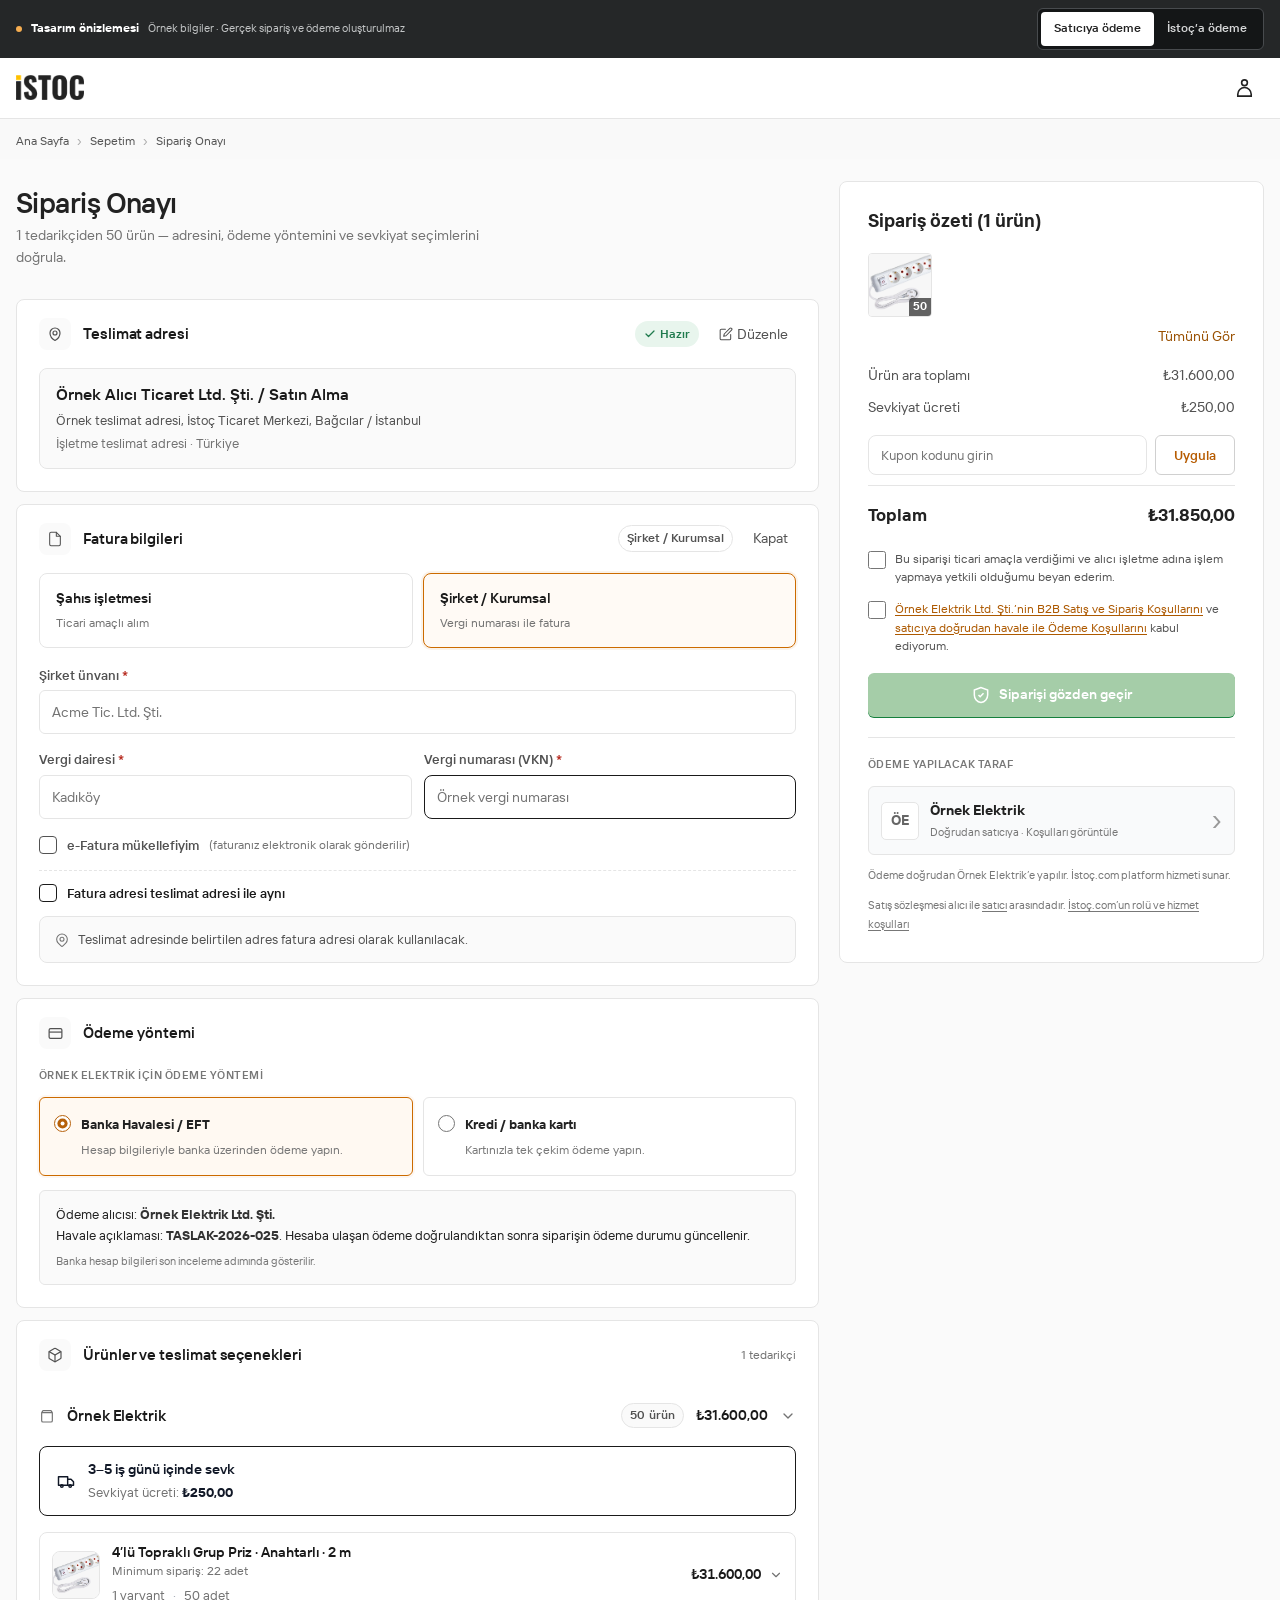
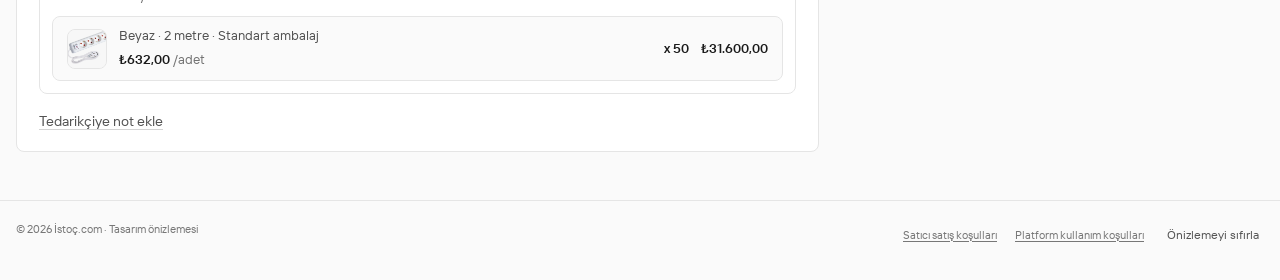
==== commit 8d0478e5: "fix(preview): open contracts directly from checkout consent" ====
--- a/index.html
+++ b/index.html
@@ -1,4 +1,4 @@
-<!doctype html><html lang="tr"><head><meta charset="utf-8"><meta name="viewport" content="width=device-width,initial-scale=1"><meta name="robots" content="noindex,nofollow"><link rel="icon" href="assets/favicon.png"><link rel="stylesheet" href="assets/checkout-original.css"><link rel="stylesheet" href="preview.css?v=1.1"><title>Ödeme ve B2B sözleşmeler · İstoç tasarım önizlemesi</title></head><body><div class="demo-toolbar"><div><span class="preview-dot"></span><strong>Tasarım önizlemesi</strong><span class="toolbar-note">Örnek bilgiler · Gerçek sipariş ve ödeme oluşturulmaz</span></div><div class="demo-scenario" role="group" aria-label="Ödeme alıcısı senaryosu"><button data-scenario="seller" aria-pressed="true">Satıcıya ödeme</button><button data-scenario="istoc" aria-pressed="false">İstoç’a ödeme</button></div></div>
+<!doctype html><html lang="tr"><head><meta charset="utf-8"><meta name="viewport" content="width=device-width,initial-scale=1"><meta name="robots" content="noindex,nofollow"><link rel="icon" href="assets/favicon.png"><link rel="stylesheet" href="assets/checkout-original.css"><link rel="stylesheet" href="preview.css?v=1.2"><title>Ödeme ve B2B sözleşmeler · İstoç tasarım önizlemesi</title></head><body><div class="demo-toolbar"><div><span class="preview-dot"></span><strong>Tasarım önizlemesi</strong><span class="toolbar-note">Örnek bilgiler · Gerçek sipariş ve ödeme oluşturulmaz</span></div><div class="demo-scenario" role="group" aria-label="Ödeme alıcısı senaryosu"><button data-scenario="seller" aria-pressed="true">Satıcıya ödeme</button><button data-scenario="istoc" aria-pressed="false">İstoç’a ödeme</button></div></div>
     <header class="w-full bg-white border-b border-[#e5e5e5]">
       <div class="max-w-[1680px] mx-auto px-3 sm:px-4 h-[50px] sm:h-[60px] flex items-center justify-between">
         <a href="./" class="flex items-center shrink-0" aria-label="Ana Sayfa">
@@ -156,48 +156,15 @@
     </section><section class="checkout-section bg-white border border-[#e5e5e5] rounded-md overflow-hidden" id="checkout-payment">
   <div class="checkout-section__header flex items-center gap-2 sm:gap-3 px-4 sm:px-[22px] py-[12px] sm:py-[18px]">
     <span class="checkout-section__icon hidden sm:inline-flex items-center justify-center w-8 h-8 min-w-[32px] rounded-md bg-[#fafafa] text-text-secondary"><svg width="17" height="17" fill="none" viewBox="0 0 24 24" stroke="currentColor" stroke-width="1.7"><rect x="3" y="5" width="18" height="14" rx="2"></rect><path d="M3 10h18"></path></svg></span>
-    <h2 class="checkout-section__title flex-1 text-[13px] sm:text-[15px] font-semibold text-[#1a1a1a]">Ödeme ve koşullar</h2>
-    <button type="button" class="demo-link-button" data-collapse="payment-content" aria-expanded="true">Kapat</button>
+    <h2 class="checkout-section__title flex-1 text-[13px] sm:text-[15px] font-semibold text-[#1a1a1a]">Ödeme yöntemi</h2>
   </div>
   <div class="checkout-section__content px-4 sm:px-[22px] pb-4 sm:pb-[22px]" id="payment-content">
-    <nav class="payment-stepper" aria-label="Ödeme adımları">
-      <button type="button" data-payment-step="1" aria-current="step"><span>1</span><b>Ödeme alıcısı</b></button>
-      <button type="button" data-payment-step="2"><span>2</span><b>Ödeme yöntemi</b></button>
-      <button type="button" data-payment-step="3"><span>3</span><b>Koşullar</b></button>
-    </nav>
-    <div data-step-panel="1" class="payment-step-panel">
-      <h3 class="payment-step-title">Ödemeyi kime yapacaksınız?</h3>
-      <div class="demo-recipient-grid" role="radiogroup" aria-label="Ödeme yapılacak taraf">
-        <label class="demo-recipient is-selected"><input type="radio" name="recipient" value="seller" checked=""><span><strong>Doğrudan satıcıya</strong><b>Örnek Elektrik Ltd. Şti.</b><small>Ödeme satıcı adına alınır.</small></span></label>
-        <label class="demo-recipient"><input type="radio" name="recipient" value="istoc"><span><strong>İstoç.com üzerinden</strong><b>Satıcı adına tahsilat</b><small>İstoç, Örnek Elektrik adına ödeme alır.</small></span></label>
-      </div>
-      <p class="recipient-summary" id="recipient-summary"></p>
-    </div>
-    <div data-step-panel="2" class="payment-step-panel" hidden="">
-      <h3 class="payment-step-title">Ödeme yöntemini seçin</h3>
-      <p id="method-payee-label" class="demo-eyebrow">ÖRNEK ELEKTRİK İÇİN ÖDEME YÖNTEMİ</p>
-      <div class="demo-method-grid" role="radiogroup" aria-label="Ödeme yöntemi">
-        <label class="demo-method is-selected"><input type="radio" name="method" value="bank" checked=""><span><strong>Banka Havalesi / EFT</strong><small>Hesap bilgileriyle banka üzerinden ödeme yapın.</small></span></label>
-        <label class="demo-method"><input type="radio" name="method" value="card"><span><strong>Kredi / banka kartı</strong><small>Kartınızla tek çekim ödeme yapın.</small></span></label>
-      </div>
-      <div id="payment-detail" class="demo-payment-detail"></div>
-    </div>
-    <div data-step-panel="3" class="payment-step-panel" hidden="">
-      <div class="scenario-heading"><span class="demo-eyebrow">SEÇİMİNİZE AİT ÖDEME AÇIKLAMASI</span><h3 id="scenario-title" class="payment-step-title"></h3></div>
-      <dl class="scenario-facts">
-        <div><dt>Ürünün satıcısı</dt><dd><a href="belgeler/satici-satis-kosullari.html" data-doc="sale">Örnek Elektrik Ltd. Şti.</a></dd></div>
-        <div><dt>Ödeme yapılacak taraf</dt><dd><a id="scenario-recipient" href="belgeler/satici-havale-odeme.html" data-doc="payment"></a></dd></div>
-        <div><dt>Ödeme yöntemi</dt><dd id="scenario-method"></dd></div>
-      </dl>
-      <div class="scenario-explanation"><p id="scenario-payment"></p><p id="scenario-role"></p></div>
-      <div class="scenario-documents">
-        <a href="belgeler/satici-satis-kosullari.html" data-doc="sale"><span>Satıcının genel ve siparişe özel koşulları</span><b>B2B Satış ve Sipariş Koşulları</b><i aria-hidden="true">↗</i></a>
-        <a href="belgeler/satici-havale-odeme.html" data-doc="payment"><span>Seçilen alıcıya ve yönteme ait koşullar</span><b id="scenario-payment-doc"></b><i aria-hidden="true">↗</i></a>
-      </div>
-      <div class="scenario-consent"><span>Onay kutusundaki metin</span><p id="scenario-consent"></p></div>
-      <a class="scenario-platform-link" href="belgeler/istoc-platform-kosullari.html" data-doc="platform">İstoç.com’un rolü ve platform koşulları ↗</a>
-    </div>
-    <div class="payment-step-footer"><span id="payment-step-count" role="status">Adım 1 / 3</span><div><button type="button" id="payment-prev" class="payment-back" hidden="">Geri</button><button type="button" id="payment-next" class="payment-continue">Ödeme yöntemine geç</button></div></div>
+    <p id="method-payee-label" class="demo-eyebrow">ÖRNEK ELEKTRİK İÇİN ÖDEME YÖNTEMİ</p>
+    <div class="demo-method-grid" role="radiogroup" aria-label="Ödeme yöntemi">
+      <label class="demo-method is-selected"><input type="radio" name="method" value="bank" checked=""><span><strong>Banka Havalesi / EFT</strong><small>Hesap bilgileriyle banka üzerinden ödeme yapın.</small></span></label>
+      <label class="demo-method"><input type="radio" name="method" value="card"><span><strong>Kredi / banka kartı</strong><small>Kartınızla tek çekim ödeme yapın.</small></span></label>
+    </div>
+    <div id="payment-detail" class="demo-payment-detail"></div>
   </div>
 </section><section id="checkout-items" class="checkout-section bg-white border border-[#e5e5e5] rounded-md overflow-hidden" data-delivery-orders="[{&quot;orderId&quot;:&quot;demo&quot;,&quot;orderLabel&quot;:&quot;Sipariş 1&quot;,&quot;sellerId&quot;:&quot;ornek&quot;,&quot;sellerName&quot;:&quot;Örnek Elektrik&quot;,&quot;methods&quot;:[{&quot;id&quot;:&quot;standard&quot;,&quot;etaLabel&quot;:&quot;3–5 iş günü içinde sevk&quot;,&quot;shippingFee&quot;:250,&quot;isDefault&quot;:true}],&quot;products&quot;:[{&quot;id&quot;:&quot;priz&quot;,&quot;title&quot;:&quot;4’lü Topraklı Grup Priz · Anahtarlı · 2 m&quot;,&quot;moqLabel&quot;:&quot;Minimum sipariş: 22 adet&quot;,&quot;image&quot;:&quot;assets/urun.jpeg&quot;,&quot;skuLines&quot;:[{&quot;id&quot;:&quot;beyaz&quot;,&quot;image&quot;:&quot;assets/urun.jpeg&quot;,&quot;variantText&quot;:&quot;Beyaz · 2 metre · Standart ambalaj&quot;,&quot;unitPrice&quot;:632,&quot;quantity&quot;:50}]}]}]">
       <div class="checkout-section__header w-full flex items-center gap-2 sm:gap-3 px-4 sm:px-[22px] py-[12px] sm:py-[18px]">
@@ -387,4 +354,4 @@
         </div>
       </div>
     </div>
-  </main><footer class="demo-footer"><span>© 2026 İstoç.com · Tasarım önizlemesi</span><nav><a href="belgeler/satici-satis-kosullari.html" data-doc="sale">Satıcı satış koşulları</a><a href="belgeler/istoc-platform-kosullari.html" data-doc="platform">Platform kullanım koşulları</a><button class="demo-link-button" data-action="reset">Önizlemeyi sıfırla</button></nav></footer><dialog id="document-dialog" class="document-dialog" aria-labelledby="document-title"><div class="document-top"><div><span class="document-kicker" id="document-kicker">SÖZLEŞME ÖNİZLEMESİ</span><h2 id="document-title"></h2></div><button class="dialog-close" aria-label="Belgeyi kapat" data-close>×</button></div><div class="document-tools"><span id="document-meta">Sipariş TASLAK-2026-025 · Sürüm 1.1</span><div><a id="document-open" target="_blank" rel="noopener">Yeni sekmede aç ↗</a><button id="document-print">Yazdır</button><button id="document-download">HTML indir</button></div></div><div id="document-body" class="document-body"></div><div class="document-bottom"><span>Belgeyi açmak onay vermek anlamına gelmez.</span><button class="th-btn-outline" data-close>Ödemeye dön</button></div></dialog><dialog id="flow-dialog" class="flow-dialog" aria-labelledby="flow-title"><div class="document-top"><h2 id="flow-title"></h2><button class="dialog-close" aria-label="Pencereyi kapat" data-close>×</button></div><div class="flow-body" id="flow-body"></div></dialog><div class="demo-toast" id="toast" role="status" hidden></div><script id="demo-data" type="application/json">{"fixture":{"seller":"Örnek Elektrik Ltd. Şti.","sellerShort":"Örnek Elektrik","buyer":"Örnek Alıcı Ticaret Ltd. Şti.","order":"TASLAK-2026-025","unit":632,"quantity":50,"shipping":250,"total":31850,"subtotal":31600,"image":"assets/urun.jpeg"},"documents":{"sale":{"title":"B2B Satış ve Sipariş Koşulları","file":"satici-satis-kosullari.html","body":"\u003cdiv class=\"document-notice\">\u003cstrong>Örnek belge\u003c/strong> Firma, hesap ve sipariş bilgileri tasarım amacıyla hazırlanmıştır. Bu metin yayıma hazır bir sözleşme değildir.\u003c/div>\u003cdiv class=\"document-facts\">\u003cdiv>\u003cspan>Satıcı\u003c/span>\u003cstrong>Örnek Elektrik Ltd. Şti.\u003c/strong>\u003c/div>\u003cdiv>\u003cspan>Alıcı\u003c/span>\u003cstrong>Örnek Alıcı Ticaret Ltd. Şti.\u003c/strong>\u003c/div>\u003cdiv>\u003cspan>Sipariş\u003c/span>\u003cstrong>TASLAK-2026-025\u003c/strong>\u003c/div>\u003cdiv>\u003cspan>Toplam\u003c/span>\u003cstrong>₺31.850,00\u003c/strong>\u003c/div>\u003c/div>\n \u003ch3>1. Taraflar ve ticari amaç\u003c/h3>\u003cp>Bu satışın tarafları, siparişte belirtilen \u003cstrong>Örnek Elektrik Ltd. Şti.\u003c/strong> (satıcı) ile \u003cstrong>Örnek Alıcı Ticaret Ltd. Şti.\u003c/strong> (alıcı) işletmeleridir. Alıcı, siparişi ticari veya mesleki amaçla verdiğini ve işletme adına işlem yapmaya yetkili olduğunu beyan eder.\u003c/p>\n \u003ch3>2. Siparişe özel koşullar\u003c/h3>\u003cdiv class=\"document-table-wrap\">\u003ctable>\u003cthead>\u003ctr>\u003cth>Ürün / özellik\u003c/th>\u003cth>Miktar\u003c/th>\u003cth>Birim fiyat\u003c/th>\u003cth>Bedel\u003c/th>\u003c/tr>\u003c/thead>\u003ctbody>\u003ctr>\u003ctd>4’lü topraklı grup priz\u003cbr>\u003csmall>Anahtarlı · Beyaz · 2 metre\u003c/small>\u003c/td>\u003ctd>50 adet\u003c/td>\u003ctd>₺632,00\u003c/td>\u003ctd>₺31.600,00\u003c/td>\u003c/tr>\u003ctr>\u003ctd colspan=\"3\">Sevkiyat bedeli\u003c/td>\u003ctd>₺250,00\u003c/td>\u003c/tr>\u003ctr>\u003cth colspan=\"3\">Toplam · KDV dahil örnek bedel\u003c/th>\u003cth>₺31.850,00\u003c/th>\u003c/tr>\u003c/tbody>\u003c/table>\u003c/div>\n \u003cul>\u003cli>\u003cstrong>Sevkiyat:\u003c/strong> Ödeme teyidinden itibaren 3–5 iş günü içinde sevk. Bu süre kargonun varış tarihi değildir.\u003c/li>\u003cli>\u003cstrong>Teslim yeri:\u003c/strong> Siparişte seçilen işletme teslimat adresi, İstanbul / Türkiye.\u003c/li>\u003cli>\u003cstrong>Ambalaj:\u003c/strong> Standart ürün ambalajı; özel logo veya üretim talebi yoktur.\u003c/li>\u003cli>\u003cstrong>Ödeme:\u003c/strong> Peşin. Alıcının seçtiği yöntem ve tahsilat alıcısı, ayrı Ödeme Koşullarında gösterilir.\u003c/li>\u003cli>\u003cstrong>Özel koşul:\u003c/strong> Kısmi sevkiyat yapılması için alıcının ayrıca kabulü alınır.\u003c/li>\u003c/ul>\n \u003ch3>3. Satıcının genel satış koşulları\u003c/h3>\u003cp>Satıcı, ürünleri siparişte kabul edilen tanım, miktar ve özelliklere uygun olarak tedarik eder. Ürün, fiyat, miktar veya teslimat koşullarında değişiklik gerekiyorsa alıcıya yeni teklif sunulur; alıcının kabulü olmadan farklı koşullarla devam edilmez.\u003c/p>\n \u003ch3>4. Siparişin kesinleşmesi\u003c/h3>\u003cp>Bu tasarım örneğinde satıcının önceden sunduğu ürün, fiyat ve koşullar alıcıya teklif olarak gösterilir. Alıcının son inceleme ekranında \u003cstrong>“Siparişi onayla”\u003c/strong> eylemiyle aynı koşulları kabul etmesiyle satış sözleşmesinin kurulduğu model örneklenmiştir. Canlı uygulamadaki stok, satıcı kabulü ve ödeme sırası bu maddeyle uyumlu hale getirilmelidir.\u003c/p>\n \u003ch3>5. Teslimat, muayene ve uygunsuzluk\u003c/h3>\u003cp>Alıcı teslim aldığı ürünleri miktar, model ve görünür hasar bakımından kontrol eder. Eksik, yanlış veya hasarlı ürünü sipariş üzerinden satıcıya bildirir; varsa fotoğraf ve teslimat kaydını ekler. Gizli ayıp sonradan fark edildiğinde ayrıca bildirilir. Çözüm, sorunun niteliğine ve uygulanabilir hukuka göre tamamlama, onarım, değişim, bedel indirimi veya iade olabilir.\u003c/p>\n \u003ch3>6. Ticari iptal ve iade\u003c/h3>\u003cp>Bu örnek ticari politikada, sevkiyat başlamadan önce alıcının iptal talebi kabul edilir. Sevkiyat sonrasında yalnız fikir değişikliği nedeniyle iade, satıcının ayrıca kabulüne bağlıdır. Bu hüküm eksik teslim, ayıplı veya sözleşmeye aykırı ürüne ilişkin talepleri ortadan kaldırmaz. Gerçek satıcının seçtiği politika ve masrafları alıcı onayından önce bu bölümde somut olarak gösterilir.\u003c/p>\n \u003ch3>7. Belgelerin önceliği\u003c/h3>\u003cp>Tarafların karşılıklı kabul ettiği siparişe özel koşullar, değiştirdikleri genel satış hükümlerine göre önceliklidir. Satıcı genel koşullarını sonradan güncellediğinde tamamlanmış siparişin kabul edilen sürümü değişmez. Satıcı koşulları İstoç adına ek garanti veya ödeme taahhüdü oluşturamaz.\u003c/p>\n \u003ch3>8. İstoç’un rolü\u003c/h3>\u003cp>İstoç.com bu ürün satışının tarafı değildir; platform hizmeti sunar. İstoç üzerinden tahsilat seçildiğinde ayrıca ilgili Ödeme Koşulları uygulanır. İstoç’un kendi hizmetlerinden doğan yükümlülükleri saklıdır.\u003c/p>\n \u003ch3>9. Hukuk ve uyuşmazlık düzeni\u003c/h3>\u003cp>\u003cstrong>Taslakta tamamlanacak:\u003c/strong> Bu alıcı–satıcı satışına uygulanacak hukuk ve yetkili mahkeme veya tahkim düzeni. Platform işletmecisinin İngiltere’de bulunması, bu satış için tek başına hukuk seçimi oluşturmaz.\u003c/p>\u003cp>Bu koşullar, uygulanabilir mevzuat uyarınca sınırlandırılamayan hakları veya ilgili hizmet sağlayıcısının kendi hizmetlerinden doğan yükümlülüklerini ortadan kaldırmaz.\u003c/p>"},"seller_bank":{"title":"Satıcıya doğrudan havale ile ödeme koşulları","file":"satici-havale-odeme.html","owner":"seller","method":"bank","checkout":{"title":"Ödemeniz doğrudan satıcıya yapılacak","methodLabel":"Havale / EFT","payment":"₺31.850,00 tutarındaki havale ödemenizi doğrudan Örnek Elektrik Ltd. Şti.’nin banka hesabına yapacaksınız.","role":"Ürün, fatura ve teslimata ilişkin taleplerinizin muhatabı Örnek Elektrik Ltd. Şti.’dir. Satış sözleşmesi alıcı ile satıcı arasında kurulur. İstoç.com platform hizmeti sunar ve kendi hizmetlerinden doğan yükümlülükleri saklıdır.","consentLabel":"satıcıya doğrudan havale ile Ödeme Koşullarını"},"body":"\u003cdiv class=\"document-notice\">\u003cstrong>Örnek belge\u003c/strong> Firma, hesap ve sipariş bilgileri tasarım amacıyla hazırlanmıştır. Bu metin yayıma hazır bir sözleşme değildir.\u003c/div>\u003cdiv class=\"document-facts\">\u003cdiv>\u003cspan>Satıcı\u003c/span>\u003cstrong>Örnek Elektrik Ltd. Şti.\u003c/strong>\u003c/div>\u003cdiv>\u003cspan>Alıcı\u003c/span>\u003cstrong>Örnek Alıcı Ticaret Ltd. Şti.\u003c/strong>\u003c/div>\u003cdiv>\u003cspan>Sipariş\u003c/span>\u003cstrong>TASLAK-2026-025\u003c/strong>\u003c/div>\u003cdiv>\u003cspan>Toplam\u003c/span>\u003cstrong>₺31.850,00\u003c/strong>\u003c/div>\u003c/div>\u003cdiv class=\"document-highlight\">\u003cspan>Bu siparişte ödeme\u003c/span>\u003cstrong>Banka havalesi / EFT\u003c/strong>\u003cp>Tahsilatı alan: \u003cb>Örnek Elektrik Ltd. Şti.\u003c/b>\u003c/p>\u003c/div>\n \u003ch3>Ödeme ekranında gösterilen açıklama\u003c/h3>\u003cp>\u003cstrong>Ödemeniz doğrudan satıcıya yapılacak\u003c/strong>\u003c/p>\u003cp>₺31.850,00 tutarındaki havale ödemenizi doğrudan Örnek Elektrik Ltd. Şti.’nin banka hesabına yapacaksınız.\u003c/p>\u003cp>Ürün, fatura ve teslimata ilişkin taleplerinizin muhatabı Örnek Elektrik Ltd. Şti.’dir. Satış sözleşmesi alıcı ile satıcı arasında kurulur. İstoç.com platform hizmeti sunar ve kendi hizmetlerinden doğan yükümlülükleri saklıdır.\u003c/p>\n \u003ch3>1. Satış ve tahsilatın tarafları\u003c/h3>\u003cp>Ürünün satıcısı \u003cstrong>Örnek Elektrik Ltd. Şti.\u003c/strong> olarak kalır. Ödeme doğrudan satıcı adına alınır. İstoç.com siparişin oluşturulması ve görüntülenmesi için platform hizmeti sunar.\u003c/p>\n \u003ch3>2. Tutar ve ödeme yöntemi\u003c/h3>\u003cp>Bu siparişte ödenecek tutar \u003cstrong>₺31.850,00\u003c/strong> olup örnek fiyatlar KDV dahildir. Platform tarafından bu örnek işlem için ek ödeme işlem ücreti alınmaz. Alıcının bankası veya kart kuruluşunun ayrıca uyguladığı kur/transfer ücretleri kendi tarifesine tabidir.\u003c/p>\n \u003ch3>3. Havale talimatı\u003c/h3>\u003cp>Alıcı, sipariş için gösterilen ve \u003cstrong>Örnek Elektrik Ltd. Şti.\u003c/strong> adına kayıtlı banka hesabına ödeme yapar. Açıklamaya \u003cstrong>TASLAK-2026-025\u003c/strong> sipariş numarası yazılır. Ödemenin belirtilen hesaba ulaştığı ve siparişle eşleştiği doğrulandığında ödeme durumu güncellenir. Dekont yüklenmesi tek başına tahsilatın gerçekleştiği anlamına gelmez.\u003c/p>\u003cp>Bu önizlemede gerçek IBAN veya banka hesabı bulunmaz. Canlı siparişte hesap sahibi, banka, IBAN/hesap numarası ve gerektiğinde SWIFT bilgileri açıkça gösterilir.\u003c/p>\n \u003ch3>4. Ödemenin siparişe işlenmesi\u003c/h3>\u003cp>Doğrulanan ödeme ilgili siparişe işlenir. Eksik veya eşleştirilemeyen ödemelerde alıcıya bilgi verilir.\u003c/p>\n \u003ch3>5. İptal, iade ve itirazlar\u003c/h3>\u003cp>Ürüne ilişkin talepler siparişe eklenen B2B Satış ve Sipariş Koşullarına göre değerlendirilir. İade hakkı veya kararı doğduğunda iade alıcısı ve hesap bilgileri doğrulanarak banka transferi yapılır. İadeyi gerçekleştirecek taraf, ödeme kaydı ve ilgili iade kararıyla birlikte açıkça belirtilir.\u003c/p>\n \u003ch3>6. İstoç’un hizmet kapsamı\u003c/h3>\u003cp>İstoç’un rolü platform hizmeti sunmaktır. Ürünün satışı ve teslim yükümlülüğü satıcıya aittir. Ödeme işleminin gerçekleştirilmesi, tek başına İstoç tarafından ayrıca bir teslimat veya koşulsuz para iadesi taahhüdü verildiği anlamına gelmez.\u003c/p>\u003cp>Bu koşullar, uygulanabilir mevzuat uyarınca sınırlandırılamayan hakları veya ilgili hizmet sağlayıcısının kendi hizmetlerinden doğan yükümlülüklerini ortadan kaldırmaz.\u003c/p>\n \u003ch3>7. Kayıt ve erişim\u003c/h3>\u003cp>Alıcının kabul ettiği ödeme yöntemi, ödeme alıcısı, tutar ve bu belgenin sürümü siparişe bağlı olarak kaydedilir. Değişiklik olursa yeni koşullar kabulden önce gösterilir. Bu örnekte hiçbir veri bir ödeme kuruluşuna gönderilmez.\u003c/p>"},"seller_card":{"title":"Satıcıya doğrudan kartla ödeme koşulları","file":"satici-kart-odeme.html","owner":"seller","method":"card","checkout":{"title":"Ödemeniz doğrudan satıcıya yapılacak","methodLabel":"Kredi / banka kartı","payment":"₺31.850,00 tutarındaki kart ödemeniz, Örnek Ödeme Kuruluşu aracılığıyla doğrudan Örnek Elektrik Ltd. Şti. adına alınacaktır.","role":"Ürün, fatura ve teslimata ilişkin taleplerinizin muhatabı Örnek Elektrik Ltd. Şti.’dir. Satış sözleşmesi alıcı ile satıcı arasında kurulur. İstoç.com platform hizmeti sunar ve kendi hizmetlerinden doğan yükümlülükleri saklıdır.","consentLabel":"satıcıya doğrudan kartla Ödeme Koşullarını"},"body":"\u003cdiv class=\"document-notice\">\u003cstrong>Örnek belge\u003c/strong> Firma, hesap ve sipariş bilgileri tasarım amacıyla hazırlanmıştır. Bu metin yayıma hazır bir sözleşme değildir.\u003c/div>\u003cdiv class=\"document-facts\">\u003cdiv>\u003cspan>Satıcı\u003c/span>\u003cstrong>Örnek Elektrik Ltd. Şti.\u003c/strong>\u003c/div>\u003cdiv>\u003cspan>Alıcı\u003c/span>\u003cstrong>Örnek Alıcı Ticaret Ltd. Şti.\u003c/strong>\u003c/div>\u003cdiv>\u003cspan>Sipariş\u003c/span>\u003cstrong>TASLAK-2026-025\u003c/strong>\u003c/div>\u003cdiv>\u003cspan>Toplam\u003c/span>\u003cstrong>₺31.850,00\u003c/strong>\u003c/div>\u003c/div>\u003cdiv class=\"document-highlight\">\u003cspan>Bu siparişte ödeme\u003c/span>\u003cstrong>Kredi / banka kartı · Tek çekim\u003c/strong>\u003cp>Tahsilatı alan: \u003cb>Örnek Elektrik Ltd. Şti.\u003c/b> · İşlemi yapan: \u003cb>Örnek Ödeme Kuruluşu\u003c/b>\u003c/p>\u003c/div>\n \u003ch3>Ödeme ekranında gösterilen açıklama\u003c/h3>\u003cp>\u003cstrong>Ödemeniz doğrudan satıcıya yapılacak\u003c/strong>\u003c/p>\u003cp>₺31.850,00 tutarındaki kart ödemeniz, Örnek Ödeme Kuruluşu aracılığıyla doğrudan Örnek Elektrik Ltd. Şti. adına alınacaktır.\u003c/p>\u003cp>Ürün, fatura ve teslimata ilişkin taleplerinizin muhatabı Örnek Elektrik Ltd. Şti.’dir. Satış sözleşmesi alıcı ile satıcı arasında kurulur. İstoç.com platform hizmeti sunar ve kendi hizmetlerinden doğan yükümlülükleri saklıdır.\u003c/p>\n \u003ch3>1. Satış ve tahsilatın tarafları\u003c/h3>\u003cp>Ürünün satıcısı \u003cstrong>Örnek Elektrik Ltd. Şti.\u003c/strong> olarak kalır. Ödeme doğrudan satıcı adına alınır. İstoç.com siparişin oluşturulması ve görüntülenmesi için platform hizmeti sunar.\u003c/p>\n \u003ch3>2. Tutar ve ödeme yöntemi\u003c/h3>\u003cp>Bu siparişte ödenecek tutar \u003cstrong>₺31.850,00\u003c/strong> olup örnek fiyatlar KDV dahildir. Platform tarafından bu örnek işlem için ek ödeme işlem ücreti alınmaz. Alıcının bankası veya kart kuruluşunun ayrıca uyguladığı kur/transfer ücretleri kendi tarifesine tabidir.\u003c/p>\n \u003ch3>3. Kartla ödeme talimatı\u003c/h3>\u003cp>Alıcı, ödeme ekranında gösterilen tutarın kartından tek çekim tahsil edilmesi için talimat verir. İşlem, \u003cstrong>Örnek Ödeme Kuruluşu\u003c/strong> tarafından \u003cstrong>Örnek Elektrik Ltd. Şti.\u003c/strong> adına gerçekleştirilir. Banka gerekli görürse ek kimlik doğrulaması istenebilir. İşlem başarısız olursa ödeme tamamlanmış sayılmaz.\u003c/p>\u003cp>Kart ekstresinde görünecek işyeri açıklaması: \u003cstrong>ORNEK ELEKTRIK DEMO\u003c/strong>. Bu açıklama da gerçek ödeme sağlayıcısına göre kesinleştirilir.\u003c/p>\n \u003ch3>4. Ödemenin siparişe işlenmesi\u003c/h3>\u003cp>Doğrulanan ödeme ilgili siparişe işlenir. Eksik veya eşleştirilemeyen ödemelerde alıcıya bilgi verilir.\u003c/p>\n \u003ch3>5. İptal, iade ve itirazlar\u003c/h3>\u003cp>Ürüne ilişkin talepler siparişe eklenen B2B Satış ve Sipariş Koşullarına göre değerlendirilir. İade hakkı veya kararı doğduğunda iade işlemi, ödeme sağlayıcısının kuralları ve uygulanabilir mevzuat çerçevesinde kural olarak ödemenin yapıldığı karta başlatılır. Bankaya yansıma süresi bankaya bağlıdır. Alıcının banka/ödeme sağlayıcısı nezdinde sahip olduğu işlem itirazı hakları saklıdır.\u003c/p>\n \u003ch3>6. İstoç’un hizmet kapsamı\u003c/h3>\u003cp>İstoç’un rolü platform hizmeti sunmaktır. Ürünün satışı ve teslim yükümlülüğü satıcıya aittir. Ödeme işleminin gerçekleştirilmesi, tek başına İstoç tarafından ayrıca bir teslimat veya koşulsuz para iadesi taahhüdü verildiği anlamına gelmez.\u003c/p>\u003cp>Bu koşullar, uygulanabilir mevzuat uyarınca sınırlandırılamayan hakları veya ilgili hizmet sağlayıcısının kendi hizmetlerinden doğan yükümlülüklerini ortadan kaldırmaz.\u003c/p>\n \u003ch3>7. Kayıt ve erişim\u003c/h3>\u003cp>Alıcının kabul ettiği ödeme yöntemi, ödeme alıcısı, tutar ve bu belgenin sürümü siparişe bağlı olarak kaydedilir. Değişiklik olursa yeni koşullar kabulden önce gösterilir. Bu örnekte hiçbir veri bir ödeme kuruluşuna gönderilmez.\u003c/p>"},"istoc_bank":{"title":"İstoç.com üzerinden havale ile tahsilat ve ödeme koşulları","file":"istoc-havale-odeme.html","owner":"istoc","method":"bank","checkout":{"title":"Ödemeniz İstoç.com üzerinden alınacak","methodLabel":"Havale / EFT","payment":"₺31.850,00 tutarındaki havale ödemenizi satıcı adına tahsilat yapan İstoç.com işletmecisinin banka hesabına yapacaksınız.","role":"Ürünün satıcısı Örnek Elektrik Ltd. Şti.’dir. Satış sözleşmesi alıcı ile satıcı arasında kurulur. İstoç.com bu örnek modelde satıcı adına tahsilat yapar; kendi platform ve tahsilat hizmetlerinden doğan yükümlülükleri saklıdır.","consentLabel":"İstoç.com üzerinden havale ile Tahsilat ve Ödeme Koşullarını"},"body":"\u003cdiv class=\"document-notice\">\u003cstrong>Örnek belge\u003c/strong> Firma, hesap ve sipariş bilgileri tasarım amacıyla hazırlanmıştır. Bu metin yayıma hazır bir sözleşme değildir.\u003c/div>\u003cdiv class=\"document-facts\">\u003cdiv>\u003cspan>Satıcı\u003c/span>\u003cstrong>Örnek Elektrik Ltd. Şti.\u003c/strong>\u003c/div>\u003cdiv>\u003cspan>Alıcı\u003c/span>\u003cstrong>Örnek Alıcı Ticaret Ltd. Şti.\u003c/strong>\u003c/div>\u003cdiv>\u003cspan>Sipariş\u003c/span>\u003cstrong>TASLAK-2026-025\u003c/strong>\u003c/div>\u003cdiv>\u003cspan>Toplam\u003c/span>\u003cstrong>₺31.850,00\u003c/strong>\u003c/div>\u003c/div>\u003cdiv class=\"document-highlight\">\u003cspan>Bu siparişte ödeme\u003c/span>\u003cstrong>Banka havalesi / EFT\u003c/strong>\u003cp>Tahsilatı alan: \u003cb>İstoç.com işletmecisi\u003c/b>\u003c/p>\u003c/div>\n \u003ch3>Ödeme ekranında gösterilen açıklama\u003c/h3>\u003cp>\u003cstrong>Ödemeniz İstoç.com üzerinden alınacak\u003c/strong>\u003c/p>\u003cp>₺31.850,00 tutarındaki havale ödemenizi satıcı adına tahsilat yapan İstoç.com işletmecisinin banka hesabına yapacaksınız.\u003c/p>\u003cp>Ürünün satıcısı Örnek Elektrik Ltd. Şti.’dir. Satış sözleşmesi alıcı ile satıcı arasında kurulur. İstoç.com bu örnek modelde satıcı adına tahsilat yapar; kendi platform ve tahsilat hizmetlerinden doğan yükümlülükleri saklıdır.\u003c/p>\n \u003ch3>1. Satış ve tahsilatın tarafları\u003c/h3>\u003cp>Ürünün satıcısı \u003cstrong>Örnek Elektrik Ltd. Şti.\u003c/strong> olarak kalır. Bu örnek modelde İstoç işletmecisi, satıcının verdiği tahsilat yetkisi kapsamında satış bedelini satıcı adına alır. Bu yetki ve gerçek ödeme hizmeti modeli canlı kullanımdan önce ilgili sözleşmelerde doğrulanmalıdır.\u003c/p>\n \u003ch3>2. Tutar ve ödeme yöntemi\u003c/h3>\u003cp>Bu siparişte ödenecek tutar \u003cstrong>₺31.850,00\u003c/strong> olup örnek fiyatlar KDV dahildir. Platform tarafından bu örnek işlem için ek ödeme işlem ücreti alınmaz. Alıcının bankası veya kart kuruluşunun ayrıca uyguladığı kur/transfer ücretleri kendi tarifesine tabidir.\u003c/p>\n \u003ch3>3. Havale talimatı\u003c/h3>\u003cp>Alıcı, sipariş için gösterilen ve \u003cstrong>İstoç.com işletmecisi\u003c/strong> adına kayıtlı banka hesabına ödeme yapar. Açıklamaya \u003cstrong>TASLAK-2026-025\u003c/strong> sipariş numarası yazılır. Ödemenin belirtilen hesaba ulaştığı ve siparişle eşleştiği doğrulandığında ödeme durumu güncellenir. Dekont yüklenmesi tek başına tahsilatın gerçekleştiği anlamına gelmez.\u003c/p>\u003cp>Bu önizlemede gerçek IBAN veya banka hesabı bulunmaz. Canlı siparişte hesap sahibi, banka, IBAN/hesap numarası ve gerektiğinde SWIFT bilgileri açıkça gösterilir.\u003c/p>\n \u003ch3>4. Ödemenin siparişe işlenmesi\u003c/h3>\u003cp>Bu taslakta, satıcının yetkilendirdiği tahsilat alıcısına yapılan ve doğrulanan ödeme, ödendiği tutar kadar satıcıya karşı ödeme borcunun ifası olarak kabul edilir. Satıcıya aktarım süreci alıcıdan aynı bedelin ikinci kez istenmesine gerekçe oluşturmaz. Bu hüküm gerçek tahsilat yetkisiyle birlikte değerlendirilmelidir.\u003c/p>\n \u003ch3>5. İptal, iade ve itirazlar\u003c/h3>\u003cp>Ürüne ilişkin talepler siparişe eklenen B2B Satış ve Sipariş Koşullarına göre değerlendirilir. İade hakkı veya kararı doğduğunda iade alıcısı ve hesap bilgileri doğrulanarak banka transferi yapılır. İadeyi gerçekleştirecek taraf, ödeme kaydı ve ilgili iade kararıyla birlikte açıkça belirtilir.\u003c/p>\n \u003ch3>6. İstoç’un hizmet kapsamı\u003c/h3>\u003cp>İstoç’un rolü platform hizmeti ve burada açıklanan tahsilat sürecidir. Ürünün satışı ve teslim yükümlülüğü satıcıya aittir. Ödeme işleminin gerçekleştirilmesi, tek başına İstoç tarafından ayrıca bir teslimat veya koşulsuz para iadesi taahhüdü verildiği anlamına gelmez.\u003c/p>\u003cp>Bu koşullar, uygulanabilir mevzuat uyarınca sınırlandırılamayan hakları veya ilgili hizmet sağlayıcısının kendi hizmetlerinden doğan yükümlülüklerini ortadan kaldırmaz.\u003c/p>\n \u003ch3>7. Kayıt ve erişim\u003c/h3>\u003cp>Alıcının kabul ettiği ödeme yöntemi, ödeme alıcısı, tutar ve bu belgenin sürümü siparişe bağlı olarak kaydedilir. Değişiklik olursa yeni koşullar kabulden önce gösterilir. Bu örnekte hiçbir veri bir ödeme kuruluşuna gönderilmez.\u003c/p>"},"istoc_card":{"title":"İstoç.com üzerinden kartla tahsilat ve ödeme koşulları","file":"istoc-kart-odeme.html","owner":"istoc","method":"card","checkout":{"title":"Ödemeniz İstoç.com üzerinden alınacak","methodLabel":"Kredi / banka kartı","payment":"₺31.850,00 tutarındaki kart ödemeniz, Örnek Ödeme Kuruluşu aracılığıyla İstoç.com tarafından Örnek Elektrik Ltd. Şti. adına tahsil edilecektir.","role":"Ürünün satıcısı Örnek Elektrik Ltd. Şti.’dir. Satış sözleşmesi alıcı ile satıcı arasında kurulur. İstoç.com bu örnek modelde satıcı adına tahsilat yapar; kendi platform ve tahsilat hizmetlerinden doğan yükümlülükleri saklıdır.","consentLabel":"İstoç.com üzerinden kartla Tahsilat ve Ödeme Koşullarını"},"body":"\u003cdiv class=\"document-notice\">\u003cstrong>Örnek belge\u003c/strong> Firma, hesap ve sipariş bilgileri tasarım amacıyla hazırlanmıştır. Bu metin yayıma hazır bir sözleşme değildir.\u003c/div>\u003cdiv class=\"document-facts\">\u003cdiv>\u003cspan>Satıcı\u003c/span>\u003cstrong>Örnek Elektrik Ltd. Şti.\u003c/strong>\u003c/div>\u003cdiv>\u003cspan>Alıcı\u003c/span>\u003cstrong>Örnek Alıcı Ticaret Ltd. Şti.\u003c/strong>\u003c/div>\u003cdiv>\u003cspan>Sipariş\u003c/span>\u003cstrong>TASLAK-2026-025\u003c/strong>\u003c/div>\u003cdiv>\u003cspan>Toplam\u003c/span>\u003cstrong>₺31.850,00\u003c/strong>\u003c/div>\u003c/div>\u003cdiv class=\"document-highlight\">\u003cspan>Bu siparişte ödeme\u003c/span>\u003cstrong>Kredi / banka kartı · Tek çekim\u003c/strong>\u003cp>Tahsilatı alan: \u003cb>İstoç.com işletmecisi\u003c/b> · İşlemi yapan: \u003cb>Örnek Ödeme Kuruluşu\u003c/b>\u003c/p>\u003c/div>\n \u003ch3>Ödeme ekranında gösterilen açıklama\u003c/h3>\u003cp>\u003cstrong>Ödemeniz İstoç.com üzerinden alınacak\u003c/strong>\u003c/p>\u003cp>₺31.850,00 tutarındaki kart ödemeniz, Örnek Ödeme Kuruluşu aracılığıyla İstoç.com tarafından Örnek Elektrik Ltd. Şti. adına tahsil edilecektir.\u003c/p>\u003cp>Ürünün satıcısı Örnek Elektrik Ltd. Şti.’dir. Satış sözleşmesi alıcı ile satıcı arasında kurulur. İstoç.com bu örnek modelde satıcı adına tahsilat yapar; kendi platform ve tahsilat hizmetlerinden doğan yükümlülükleri saklıdır.\u003c/p>\n \u003ch3>1. Satış ve tahsilatın tarafları\u003c/h3>\u003cp>Ürünün satıcısı \u003cstrong>Örnek Elektrik Ltd. Şti.\u003c/strong> olarak kalır. Bu örnek modelde İstoç işletmecisi, satıcının verdiği tahsilat yetkisi kapsamında satış bedelini satıcı adına alır. Bu yetki ve gerçek ödeme hizmeti modeli canlı kullanımdan önce ilgili sözleşmelerde doğrulanmalıdır.\u003c/p>\n \u003ch3>2. Tutar ve ödeme yöntemi\u003c/h3>\u003cp>Bu siparişte ödenecek tutar \u003cstrong>₺31.850,00\u003c/strong> olup örnek fiyatlar KDV dahildir. Platform tarafından bu örnek işlem için ek ödeme işlem ücreti alınmaz. Alıcının bankası veya kart kuruluşunun ayrıca uyguladığı kur/transfer ücretleri kendi tarifesine tabidir.\u003c/p>\n \u003ch3>3. Kartla ödeme talimatı\u003c/h3>\u003cp>Alıcı, ödeme ekranında gösterilen tutarın kartından tek çekim tahsil edilmesi için talimat verir. İşlem, \u003cstrong>Örnek Ödeme Kuruluşu\u003c/strong> tarafından \u003cstrong>İstoç.com işletmecisi\u003c/strong> adına gerçekleştirilir. Banka gerekli görürse ek kimlik doğrulaması istenebilir. İşlem başarısız olursa ödeme tamamlanmış sayılmaz.\u003c/p>\u003cp>Kart ekstresinde görünecek işyeri açıklaması: \u003cstrong>ISTOC DEMO\u003c/strong>. Bu açıklama da gerçek ödeme sağlayıcısına göre kesinleştirilir.\u003c/p>\n \u003ch3>4. Ödemenin siparişe işlenmesi\u003c/h3>\u003cp>Bu taslakta, satıcının yetkilendirdiği tahsilat alıcısına yapılan ve doğrulanan ödeme, ödendiği tutar kadar satıcıya karşı ödeme borcunun ifası olarak kabul edilir. Satıcıya aktarım süreci alıcıdan aynı bedelin ikinci kez istenmesine gerekçe oluşturmaz. Bu hüküm gerçek tahsilat yetkisiyle birlikte değerlendirilmelidir.\u003c/p>\n \u003ch3>5. İptal, iade ve itirazlar\u003c/h3>\u003cp>Ürüne ilişkin talepler siparişe eklenen B2B Satış ve Sipariş Koşullarına göre değerlendirilir. İade hakkı veya kararı doğduğunda iade işlemi, ödeme sağlayıcısının kuralları ve uygulanabilir mevzuat çerçevesinde kural olarak ödemenin yapıldığı karta başlatılır. Bankaya yansıma süresi bankaya bağlıdır. Alıcının banka/ödeme sağlayıcısı nezdinde sahip olduğu işlem itirazı hakları saklıdır.\u003c/p>\n \u003ch3>6. İstoç’un hizmet kapsamı\u003c/h3>\u003cp>İstoç’un rolü platform hizmeti ve burada açıklanan tahsilat sürecidir. Ürünün satışı ve teslim yükümlülüğü satıcıya aittir. Ödeme işleminin gerçekleştirilmesi, tek başına İstoç tarafından ayrıca bir teslimat veya koşulsuz para iadesi taahhüdü verildiği anlamına gelmez.\u003c/p>\u003cp>Bu koşullar, uygulanabilir mevzuat uyarınca sınırlandırılamayan hakları veya ilgili hizmet sağlayıcısının kendi hizmetlerinden doğan yükümlülüklerini ortadan kaldırmaz.\u003c/p>\n \u003ch3>7. Kayıt ve erişim\u003c/h3>\u003cp>Alıcının kabul ettiği ödeme yöntemi, ödeme alıcısı, tutar ve bu belgenin sürümü siparişe bağlı olarak kaydedilir. Değişiklik olursa yeni koşullar kabulden önce gösterilir. Bu örnekte hiçbir veri bir ödeme kuruluşuna gönderilmez.\u003c/p>"},"platform":{"title":"İstoç.com Platform Kullanım Koşulları","file":"istoc-platform-kosullari.html","body":"\u003cdiv class=\"document-notice\">\u003cstrong>Örnek belge\u003c/strong> Firma, hesap ve sipariş bilgileri tasarım amacıyla hazırlanmıştır. Bu metin yayıma hazır bir sözleşme değildir.\u003c/div>\u003cdiv class=\"document-highlight\">\u003cspan>Bu belgenin tarafları\u003c/span>\u003cstrong>İstoç.com işletmecisi ↔ platform kullanıcısı\u003c/strong>\u003cp>Ürün satış koşullarından ayrı platform hizmet ilişkisi.\u003c/p>\u003c/div>\u003ch3>1. Platform işletmecisi\u003c/h3>\u003cp>İstoç.com markasını işleten İngiltere merkezli şirketin tam sicil unvanı, Companies House kayıt numarası ve kayıtlı adresi gerçek belgede yer alacaktır. Bu önizlemede şirket sicil bilgileri kullanılmamıştır.\u003c/p>\u003ch3>2. Sunulan hizmet\u003c/h3>\u003cp>İstoç.com, işletmelerin ürünleri incelemesine, satıcılarla iletişim kurmasına, sipariş oluşturmasına ve sipariş bilgilerini takip etmesine imkân sağlayan B2B pazaryeridir. Platform, kullanıcıya sunduğu kendi hizmetlerinden sorumludur.\u003c/p>\u003ch3>3. Ürün satışının tarafları\u003c/h3>\u003cp>Ürün satış sözleşmesi, siparişte açıkça belirtilen alıcı işletme ile satıcı işletme arasında kurulur. Satıcının kimliği, ürün özellikleri ve satış koşulları siparişin onayından önce gösterilir.\u003c/p>\u003ch3>4. Ödeme yöntemleri ve tahsilat alıcısı\u003c/h3>\u003cp>Ödeme sayfasında doğrudan satıcıya veya İstoç üzerinden ödeme senaryosu gösterilir. Her işlemde ödeme yöntemi, tahsilatı alan kuruluş ve varsa ödeme sağlayıcısı açıkça belirtilir. İstoç üzerinden tahsilat modelinde gerçek yetki, sağlayıcı sözleşmeleri ve gerekli hukuki değerlendirme tamamlanmalıdır. Bir ödeme yöntemi sunulması, İstoç’u kendiliğinden ürün satıcısı yapmaz.\u003c/p>\u003ch3>5. Hesap ve işletme bilgileri\u003c/h3>\u003cp>Kullanıcı işletme ve temsil bilgilerini doğru ve güncel tutar. Hesabını yetkisiz kullanıma karşı korur. İşlemlerin ticari niteliği ve temsil yetkisi gerektiğinde doğrulanır.\u003c/p>\u003ch3>6. Destek ve sorumluluk\u003c/h3>\u003cp>Ürünle ilgili talepler ilgili satıcıya; platformun işleyişi ve kendi hizmetleriyle ilgili talepler İstoç’a yöneltilir. Tahsilatla ilgili talepler ödeme kaydında belirtilen tarafa ve gerektiğinde ödeme sağlayıcısına iletilir. İstoç’un destek sunması, satıcı adına sınırsız ürün garantisi verdiği anlamına gelmez.\u003c/p>\u003cp>Bu koşullar, uygulanabilir mevzuat uyarınca sınırlandırılamayan hakları veya ilgili hizmet sağlayıcısının kendi hizmetlerinden doğan yükümlülüklerini ortadan kaldırmaz.\u003c/p>\u003ch3>7. Kabul ve sürüm\u003c/h3>\u003cp>Platform koşulları üyelik sırasında ve yeniden kabul gerektiren değişikliklerde onaya sunulur. Sipariş sırasında ayrıca satıcının o siparişe ait koşulları ile seçilen ödeme yönteminin koşulları gösterilir. Sonradan yapılan güncelleme geçmiş siparişe ait kabul edilmiş belgeyi değiştirmez.\u003c/p>\u003ch3>8. Hukuk incelemesinde tamamlanacak alanlar\u003c/h3>\u003cp>Gerçek işletmeci sicil bilgileri, sunulan ödeme hizmetinin kapsamı ve varsa ücretleri, veri koruma bildirimleri, platform sözleşmesine uygulanacak hukuk ve yetkili uyuşmazlık mercii nihai metinde tamamlanmalıdır. İngiltere ve Galler hukuku platform sözleşmesi için değerlendirme seçeneğidir; bu örnek belge otomatik bir hukuk seçimi yapmaz.\u003c/p>"}},"version":"1.1"}</script><script src="app.js?v=1.1"></script></body></html>+  </main><footer class="demo-footer"><span>© 2026 İstoç.com · Tasarım önizlemesi</span><nav><a href="belgeler/satici-satis-kosullari.html" data-doc="sale">Satıcı satış koşulları</a><a href="belgeler/istoc-platform-kosullari.html" data-doc="platform">Platform kullanım koşulları</a><button class="demo-link-button" data-action="reset">Önizlemeyi sıfırla</button></nav></footer><dialog id="document-dialog" class="document-dialog" aria-labelledby="document-title"><div class="document-top"><div><span class="document-kicker" id="document-kicker">SÖZLEŞME ÖNİZLEMESİ</span><h2 id="document-title"></h2></div><button class="dialog-close" aria-label="Belgeyi kapat" data-close>×</button></div><div class="document-tools"><span id="document-meta">Sipariş TASLAK-2026-025 · Sürüm 1.1</span><div><a id="document-open" target="_blank" rel="noopener">Yeni sekmede aç ↗</a><button id="document-print">Yazdır</button><button id="document-download">HTML indir</button></div></div><div id="document-body" class="document-body"></div><div class="document-bottom"><span>Belgeyi açmak onay vermek anlamına gelmez.</span><button class="th-btn-outline" data-close>Ödemeye dön</button></div></dialog><dialog id="flow-dialog" class="flow-dialog" aria-labelledby="flow-title"><div class="document-top"><h2 id="flow-title"></h2><button class="dialog-close" aria-label="Pencereyi kapat" data-close>×</button></div><div class="flow-body" id="flow-body"></div></dialog><div class="demo-toast" id="toast" role="status" hidden></div><script id="demo-data" type="application/json">{"fixture":{"seller":"Örnek Elektrik Ltd. Şti.","sellerShort":"Örnek Elektrik","buyer":"Örnek Alıcı Ticaret Ltd. Şti.","order":"TASLAK-2026-025","unit":632,"quantity":50,"shipping":250,"total":31850,"subtotal":31600,"image":"assets/urun.jpeg"},"documents":{"sale":{"title":"B2B Satış ve Sipariş Koşulları","file":"satici-satis-kosullari.html","body":"\u003cdiv class=\"document-notice\">\u003cstrong>Örnek belge\u003c/strong> Firma, hesap ve sipariş bilgileri tasarım amacıyla hazırlanmıştır. Bu metin yayıma hazır bir sözleşme değildir.\u003c/div>\u003cdiv class=\"document-facts\">\u003cdiv>\u003cspan>Satıcı\u003c/span>\u003cstrong>Örnek Elektrik Ltd. Şti.\u003c/strong>\u003c/div>\u003cdiv>\u003cspan>Alıcı\u003c/span>\u003cstrong>Örnek Alıcı Ticaret Ltd. Şti.\u003c/strong>\u003c/div>\u003cdiv>\u003cspan>Sipariş\u003c/span>\u003cstrong>TASLAK-2026-025\u003c/strong>\u003c/div>\u003cdiv>\u003cspan>Toplam\u003c/span>\u003cstrong>₺31.850,00\u003c/strong>\u003c/div>\u003c/div>\n \u003ch3>1. Taraflar ve ticari amaç\u003c/h3>\u003cp>Bu satışın tarafları, siparişte belirtilen \u003cstrong>Örnek Elektrik Ltd. Şti.\u003c/strong> (satıcı) ile \u003cstrong>Örnek Alıcı Ticaret Ltd. Şti.\u003c/strong> (alıcı) işletmeleridir. Alıcı, siparişi ticari veya mesleki amaçla verdiğini ve işletme adına işlem yapmaya yetkili olduğunu beyan eder.\u003c/p>\n \u003ch3>2. Siparişe özel koşullar\u003c/h3>\u003cdiv class=\"document-table-wrap\">\u003ctable>\u003cthead>\u003ctr>\u003cth>Ürün / özellik\u003c/th>\u003cth>Miktar\u003c/th>\u003cth>Birim fiyat\u003c/th>\u003cth>Bedel\u003c/th>\u003c/tr>\u003c/thead>\u003ctbody>\u003ctr>\u003ctd>4’lü topraklı grup priz\u003cbr>\u003csmall>Anahtarlı · Beyaz · 2 metre\u003c/small>\u003c/td>\u003ctd>50 adet\u003c/td>\u003ctd>₺632,00\u003c/td>\u003ctd>₺31.600,00\u003c/td>\u003c/tr>\u003ctr>\u003ctd colspan=\"3\">Sevkiyat bedeli\u003c/td>\u003ctd>₺250,00\u003c/td>\u003c/tr>\u003ctr>\u003cth colspan=\"3\">Toplam · KDV dahil örnek bedel\u003c/th>\u003cth>₺31.850,00\u003c/th>\u003c/tr>\u003c/tbody>\u003c/table>\u003c/div>\n \u003cul>\u003cli>\u003cstrong>Sevkiyat:\u003c/strong> Ödeme teyidinden itibaren 3–5 iş günü içinde sevk. Bu süre kargonun varış tarihi değildir.\u003c/li>\u003cli>\u003cstrong>Teslim yeri:\u003c/strong> Siparişte seçilen işletme teslimat adresi, İstanbul / Türkiye.\u003c/li>\u003cli>\u003cstrong>Ambalaj:\u003c/strong> Standart ürün ambalajı; özel logo veya üretim talebi yoktur.\u003c/li>\u003cli>\u003cstrong>Ödeme:\u003c/strong> Peşin. Alıcının seçtiği yöntem ve tahsilat alıcısı, ayrı Ödeme Koşullarında gösterilir.\u003c/li>\u003cli>\u003cstrong>Özel koşul:\u003c/strong> Kısmi sevkiyat yapılması için alıcının ayrıca kabulü alınır.\u003c/li>\u003c/ul>\n \u003ch3>3. Satıcının genel satış koşulları\u003c/h3>\u003cp>Satıcı, ürünleri siparişte kabul edilen tanım, miktar ve özelliklere uygun olarak tedarik eder. Ürün, fiyat, miktar veya teslimat koşullarında değişiklik gerekiyorsa alıcıya yeni teklif sunulur; alıcının kabulü olmadan farklı koşullarla devam edilmez.\u003c/p>\n \u003ch3>4. Siparişin kesinleşmesi\u003c/h3>\u003cp>Bu tasarım örneğinde satıcının önceden sunduğu ürün, fiyat ve koşullar alıcıya teklif olarak gösterilir. Alıcının son inceleme ekranında \u003cstrong>“Siparişi onayla”\u003c/strong> eylemiyle aynı koşulları kabul etmesiyle satış sözleşmesinin kurulduğu model örneklenmiştir. Canlı uygulamadaki stok, satıcı kabulü ve ödeme sırası bu maddeyle uyumlu hale getirilmelidir.\u003c/p>\n \u003ch3>5. Teslimat, muayene ve uygunsuzluk\u003c/h3>\u003cp>Alıcı teslim aldığı ürünleri miktar, model ve görünür hasar bakımından kontrol eder. Eksik, yanlış veya hasarlı ürünü sipariş üzerinden satıcıya bildirir; varsa fotoğraf ve teslimat kaydını ekler. Gizli ayıp sonradan fark edildiğinde ayrıca bildirilir. Çözüm, sorunun niteliğine ve uygulanabilir hukuka göre tamamlama, onarım, değişim, bedel indirimi veya iade olabilir.\u003c/p>\n \u003ch3>6. Ticari iptal ve iade\u003c/h3>\u003cp>Bu örnek ticari politikada, sevkiyat başlamadan önce alıcının iptal talebi kabul edilir. Sevkiyat sonrasında yalnız fikir değişikliği nedeniyle iade, satıcının ayrıca kabulüne bağlıdır. Bu hüküm eksik teslim, ayıplı veya sözleşmeye aykırı ürüne ilişkin talepleri ortadan kaldırmaz. Gerçek satıcının seçtiği politika ve masrafları alıcı onayından önce bu bölümde somut olarak gösterilir.\u003c/p>\n \u003ch3>7. Belgelerin önceliği\u003c/h3>\u003cp>Tarafların karşılıklı kabul ettiği siparişe özel koşullar, değiştirdikleri genel satış hükümlerine göre önceliklidir. Satıcı genel koşullarını sonradan güncellediğinde tamamlanmış siparişin kabul edilen sürümü değişmez. Satıcı koşulları İstoç adına ek garanti veya ödeme taahhüdü oluşturamaz.\u003c/p>\n \u003ch3>8. İstoç’un rolü\u003c/h3>\u003cp>İstoç.com bu ürün satışının tarafı değildir; platform hizmeti sunar. İstoç üzerinden tahsilat seçildiğinde ayrıca ilgili Ödeme Koşulları uygulanır. İstoç’un kendi hizmetlerinden doğan yükümlülükleri saklıdır.\u003c/p>\n \u003ch3>9. Hukuk ve uyuşmazlık düzeni\u003c/h3>\u003cp>\u003cstrong>Taslakta tamamlanacak:\u003c/strong> Bu alıcı–satıcı satışına uygulanacak hukuk ve yetkili mahkeme veya tahkim düzeni. Platform işletmecisinin İngiltere’de bulunması, bu satış için tek başına hukuk seçimi oluşturmaz.\u003c/p>\u003cp>Bu koşullar, uygulanabilir mevzuat uyarınca sınırlandırılamayan hakları veya ilgili hizmet sağlayıcısının kendi hizmetlerinden doğan yükümlülüklerini ortadan kaldırmaz.\u003c/p>"},"seller_bank":{"title":"Satıcıya doğrudan havale ile ödeme koşulları","file":"satici-havale-odeme.html","owner":"seller","method":"bank","checkout":{"title":"Ödemeniz doğrudan satıcıya yapılacak","methodLabel":"Havale / EFT","payment":"₺31.850,00 tutarındaki havale ödemenizi doğrudan Örnek Elektrik Ltd. Şti.’nin banka hesabına yapacaksınız.","role":"Ürün, fatura ve teslimata ilişkin taleplerinizin muhatabı Örnek Elektrik Ltd. Şti.’dir. Satış sözleşmesi alıcı ile satıcı arasında kurulur. İstoç.com platform hizmeti sunar ve kendi hizmetlerinden doğan yükümlülükleri saklıdır.","consentLabel":"satıcıya doğrudan havale ile Ödeme Koşullarını"},"body":"\u003cdiv class=\"document-notice\">\u003cstrong>Örnek belge\u003c/strong> Firma, hesap ve sipariş bilgileri tasarım amacıyla hazırlanmıştır. Bu metin yayıma hazır bir sözleşme değildir.\u003c/div>\u003cdiv class=\"document-facts\">\u003cdiv>\u003cspan>Satıcı\u003c/span>\u003cstrong>Örnek Elektrik Ltd. Şti.\u003c/strong>\u003c/div>\u003cdiv>\u003cspan>Alıcı\u003c/span>\u003cstrong>Örnek Alıcı Ticaret Ltd. Şti.\u003c/strong>\u003c/div>\u003cdiv>\u003cspan>Sipariş\u003c/span>\u003cstrong>TASLAK-2026-025\u003c/strong>\u003c/div>\u003cdiv>\u003cspan>Toplam\u003c/span>\u003cstrong>₺31.850,00\u003c/strong>\u003c/div>\u003c/div>\u003cdiv class=\"document-highlight\">\u003cspan>Bu siparişte ödeme\u003c/span>\u003cstrong>Banka havalesi / EFT\u003c/strong>\u003cp>Tahsilatı alan: \u003cb>Örnek Elektrik Ltd. Şti.\u003c/b>\u003c/p>\u003c/div>\n \u003ch3>Bu ödemenin özeti\u003c/h3>\u003cp>\u003cstrong>Ödemeniz doğrudan satıcıya yapılacak\u003c/strong>\u003c/p>\u003cp>₺31.850,00 tutarındaki havale ödemenizi doğrudan Örnek Elektrik Ltd. Şti.’nin banka hesabına yapacaksınız.\u003c/p>\u003cp>Ürün, fatura ve teslimata ilişkin taleplerinizin muhatabı Örnek Elektrik Ltd. Şti.’dir. Satış sözleşmesi alıcı ile satıcı arasında kurulur. İstoç.com platform hizmeti sunar ve kendi hizmetlerinden doğan yükümlülükleri saklıdır.\u003c/p>\n \u003ch3>1. Satış ve tahsilatın tarafları\u003c/h3>\u003cp>Ürünün satıcısı \u003cstrong>Örnek Elektrik Ltd. Şti.\u003c/strong> olarak kalır. Ödeme doğrudan satıcı adına alınır. İstoç.com siparişin oluşturulması ve görüntülenmesi için platform hizmeti sunar.\u003c/p>\n \u003ch3>2. Tutar ve ödeme yöntemi\u003c/h3>\u003cp>Bu siparişte ödenecek tutar \u003cstrong>₺31.850,00\u003c/strong> olup örnek fiyatlar KDV dahildir. Platform tarafından bu örnek işlem için ek ödeme işlem ücreti alınmaz. Alıcının bankası veya kart kuruluşunun ayrıca uyguladığı kur/transfer ücretleri kendi tarifesine tabidir.\u003c/p>\n \u003ch3>3. Havale talimatı\u003c/h3>\u003cp>Alıcı, sipariş için gösterilen ve \u003cstrong>Örnek Elektrik Ltd. Şti.\u003c/strong> adına kayıtlı banka hesabına ödeme yapar. Açıklamaya \u003cstrong>TASLAK-2026-025\u003c/strong> sipariş numarası yazılır. Ödemenin belirtilen hesaba ulaştığı ve siparişle eşleştiği doğrulandığında ödeme durumu güncellenir. Dekont yüklenmesi tek başına tahsilatın gerçekleştiği anlamına gelmez.\u003c/p>\u003cp>Bu önizlemede gerçek IBAN veya banka hesabı bulunmaz. Canlı siparişte hesap sahibi, banka, IBAN/hesap numarası ve gerektiğinde SWIFT bilgileri açıkça gösterilir.\u003c/p>\n \u003ch3>4. Ödemenin siparişe işlenmesi\u003c/h3>\u003cp>Doğrulanan ödeme ilgili siparişe işlenir. Eksik veya eşleştirilemeyen ödemelerde alıcıya bilgi verilir.\u003c/p>\n \u003ch3>5. İptal, iade ve itirazlar\u003c/h3>\u003cp>Ürüne ilişkin talepler siparişe eklenen B2B Satış ve Sipariş Koşullarına göre değerlendirilir. İade hakkı veya kararı doğduğunda iade alıcısı ve hesap bilgileri doğrulanarak banka transferi yapılır. İadeyi gerçekleştirecek taraf, ödeme kaydı ve ilgili iade kararıyla birlikte açıkça belirtilir.\u003c/p>\n \u003ch3>6. İstoç’un hizmet kapsamı\u003c/h3>\u003cp>İstoç’un rolü platform hizmeti sunmaktır. Ürünün satışı ve teslim yükümlülüğü satıcıya aittir. Ödeme işleminin gerçekleştirilmesi, tek başına İstoç tarafından ayrıca bir teslimat veya koşulsuz para iadesi taahhüdü verildiği anlamına gelmez.\u003c/p>\u003cp>Bu koşullar, uygulanabilir mevzuat uyarınca sınırlandırılamayan hakları veya ilgili hizmet sağlayıcısının kendi hizmetlerinden doğan yükümlülüklerini ortadan kaldırmaz.\u003c/p>\n \u003ch3>7. Kayıt ve erişim\u003c/h3>\u003cp>Alıcının kabul ettiği ödeme yöntemi, ödeme alıcısı, tutar ve bu belgenin sürümü siparişe bağlı olarak kaydedilir. Değişiklik olursa yeni koşullar kabulden önce gösterilir. Bu örnekte hiçbir veri bir ödeme kuruluşuna gönderilmez.\u003c/p>"},"seller_card":{"title":"Satıcıya doğrudan kartla ödeme koşulları","file":"satici-kart-odeme.html","owner":"seller","method":"card","checkout":{"title":"Ödemeniz doğrudan satıcıya yapılacak","methodLabel":"Kredi / banka kartı","payment":"₺31.850,00 tutarındaki kart ödemeniz, Örnek Ödeme Kuruluşu aracılığıyla doğrudan Örnek Elektrik Ltd. Şti. adına alınacaktır.","role":"Ürün, fatura ve teslimata ilişkin taleplerinizin muhatabı Örnek Elektrik Ltd. Şti.’dir. Satış sözleşmesi alıcı ile satıcı arasında kurulur. İstoç.com platform hizmeti sunar ve kendi hizmetlerinden doğan yükümlülükleri saklıdır.","consentLabel":"satıcıya doğrudan kartla Ödeme Koşullarını"},"body":"\u003cdiv class=\"document-notice\">\u003cstrong>Örnek belge\u003c/strong> Firma, hesap ve sipariş bilgileri tasarım amacıyla hazırlanmıştır. Bu metin yayıma hazır bir sözleşme değildir.\u003c/div>\u003cdiv class=\"document-facts\">\u003cdiv>\u003cspan>Satıcı\u003c/span>\u003cstrong>Örnek Elektrik Ltd. Şti.\u003c/strong>\u003c/div>\u003cdiv>\u003cspan>Alıcı\u003c/span>\u003cstrong>Örnek Alıcı Ticaret Ltd. Şti.\u003c/strong>\u003c/div>\u003cdiv>\u003cspan>Sipariş\u003c/span>\u003cstrong>TASLAK-2026-025\u003c/strong>\u003c/div>\u003cdiv>\u003cspan>Toplam\u003c/span>\u003cstrong>₺31.850,00\u003c/strong>\u003c/div>\u003c/div>\u003cdiv class=\"document-highlight\">\u003cspan>Bu siparişte ödeme\u003c/span>\u003cstrong>Kredi / banka kartı · Tek çekim\u003c/strong>\u003cp>Tahsilatı alan: \u003cb>Örnek Elektrik Ltd. Şti.\u003c/b> · İşlemi yapan: \u003cb>Örnek Ödeme Kuruluşu\u003c/b>\u003c/p>\u003c/div>\n \u003ch3>Bu ödemenin özeti\u003c/h3>\u003cp>\u003cstrong>Ödemeniz doğrudan satıcıya yapılacak\u003c/strong>\u003c/p>\u003cp>₺31.850,00 tutarındaki kart ödemeniz, Örnek Ödeme Kuruluşu aracılığıyla doğrudan Örnek Elektrik Ltd. Şti. adına alınacaktır.\u003c/p>\u003cp>Ürün, fatura ve teslimata ilişkin taleplerinizin muhatabı Örnek Elektrik Ltd. Şti.’dir. Satış sözleşmesi alıcı ile satıcı arasında kurulur. İstoç.com platform hizmeti sunar ve kendi hizmetlerinden doğan yükümlülükleri saklıdır.\u003c/p>\n \u003ch3>1. Satış ve tahsilatın tarafları\u003c/h3>\u003cp>Ürünün satıcısı \u003cstrong>Örnek Elektrik Ltd. Şti.\u003c/strong> olarak kalır. Ödeme doğrudan satıcı adına alınır. İstoç.com siparişin oluşturulması ve görüntülenmesi için platform hizmeti sunar.\u003c/p>\n \u003ch3>2. Tutar ve ödeme yöntemi\u003c/h3>\u003cp>Bu siparişte ödenecek tutar \u003cstrong>₺31.850,00\u003c/strong> olup örnek fiyatlar KDV dahildir. Platform tarafından bu örnek işlem için ek ödeme işlem ücreti alınmaz. Alıcının bankası veya kart kuruluşunun ayrıca uyguladığı kur/transfer ücretleri kendi tarifesine tabidir.\u003c/p>\n \u003ch3>3. Kartla ödeme talimatı\u003c/h3>\u003cp>Alıcı, ödeme ekranında gösterilen tutarın kartından tek çekim tahsil edilmesi için talimat verir. İşlem, \u003cstrong>Örnek Ödeme Kuruluşu\u003c/strong> tarafından \u003cstrong>Örnek Elektrik Ltd. Şti.\u003c/strong> adına gerçekleştirilir. Banka gerekli görürse ek kimlik doğrulaması istenebilir. İşlem başarısız olursa ödeme tamamlanmış sayılmaz.\u003c/p>\u003cp>Kart ekstresinde görünecek işyeri açıklaması: \u003cstrong>ORNEK ELEKTRIK DEMO\u003c/strong>. Bu açıklama da gerçek ödeme sağlayıcısına göre kesinleştirilir.\u003c/p>\n \u003ch3>4. Ödemenin siparişe işlenmesi\u003c/h3>\u003cp>Doğrulanan ödeme ilgili siparişe işlenir. Eksik veya eşleştirilemeyen ödemelerde alıcıya bilgi verilir.\u003c/p>\n \u003ch3>5. İptal, iade ve itirazlar\u003c/h3>\u003cp>Ürüne ilişkin talepler siparişe eklenen B2B Satış ve Sipariş Koşullarına göre değerlendirilir. İade hakkı veya kararı doğduğunda iade işlemi, ödeme sağlayıcısının kuralları ve uygulanabilir mevzuat çerçevesinde kural olarak ödemenin yapıldığı karta başlatılır. Bankaya yansıma süresi bankaya bağlıdır. Alıcının banka/ödeme sağlayıcısı nezdinde sahip olduğu işlem itirazı hakları saklıdır.\u003c/p>\n \u003ch3>6. İstoç’un hizmet kapsamı\u003c/h3>\u003cp>İstoç’un rolü platform hizmeti sunmaktır. Ürünün satışı ve teslim yükümlülüğü satıcıya aittir. Ödeme işleminin gerçekleştirilmesi, tek başına İstoç tarafından ayrıca bir teslimat veya koşulsuz para iadesi taahhüdü verildiği anlamına gelmez.\u003c/p>\u003cp>Bu koşullar, uygulanabilir mevzuat uyarınca sınırlandırılamayan hakları veya ilgili hizmet sağlayıcısının kendi hizmetlerinden doğan yükümlülüklerini ortadan kaldırmaz.\u003c/p>\n \u003ch3>7. Kayıt ve erişim\u003c/h3>\u003cp>Alıcının kabul ettiği ödeme yöntemi, ödeme alıcısı, tutar ve bu belgenin sürümü siparişe bağlı olarak kaydedilir. Değişiklik olursa yeni koşullar kabulden önce gösterilir. Bu örnekte hiçbir veri bir ödeme kuruluşuna gönderilmez.\u003c/p>"},"istoc_bank":{"title":"İstoç.com üzerinden havale ile tahsilat ve ödeme koşulları","file":"istoc-havale-odeme.html","owner":"istoc","method":"bank","checkout":{"title":"Ödemeniz İstoç.com üzerinden alınacak","methodLabel":"Havale / EFT","payment":"₺31.850,00 tutarındaki havale ödemenizi satıcı adına tahsilat yapan İstoç.com işletmecisinin banka hesabına yapacaksınız.","role":"Ürünün satıcısı Örnek Elektrik Ltd. Şti.’dir. Satış sözleşmesi alıcı ile satıcı arasında kurulur. İstoç.com bu örnek modelde satıcı adına tahsilat yapar; kendi platform ve tahsilat hizmetlerinden doğan yükümlülükleri saklıdır.","consentLabel":"İstoç.com üzerinden havale ile Tahsilat ve Ödeme Koşullarını"},"body":"\u003cdiv class=\"document-notice\">\u003cstrong>Örnek belge\u003c/strong> Firma, hesap ve sipariş bilgileri tasarım amacıyla hazırlanmıştır. Bu metin yayıma hazır bir sözleşme değildir.\u003c/div>\u003cdiv class=\"document-facts\">\u003cdiv>\u003cspan>Satıcı\u003c/span>\u003cstrong>Örnek Elektrik Ltd. Şti.\u003c/strong>\u003c/div>\u003cdiv>\u003cspan>Alıcı\u003c/span>\u003cstrong>Örnek Alıcı Ticaret Ltd. Şti.\u003c/strong>\u003c/div>\u003cdiv>\u003cspan>Sipariş\u003c/span>\u003cstrong>TASLAK-2026-025\u003c/strong>\u003c/div>\u003cdiv>\u003cspan>Toplam\u003c/span>\u003cstrong>₺31.850,00\u003c/strong>\u003c/div>\u003c/div>\u003cdiv class=\"document-highlight\">\u003cspan>Bu siparişte ödeme\u003c/span>\u003cstrong>Banka havalesi / EFT\u003c/strong>\u003cp>Tahsilatı alan: \u003cb>İstoç.com işletmecisi\u003c/b>\u003c/p>\u003c/div>\n \u003ch3>Bu ödemenin özeti\u003c/h3>\u003cp>\u003cstrong>Ödemeniz İstoç.com üzerinden alınacak\u003c/strong>\u003c/p>\u003cp>₺31.850,00 tutarındaki havale ödemenizi satıcı adına tahsilat yapan İstoç.com işletmecisinin banka hesabına yapacaksınız.\u003c/p>\u003cp>Ürünün satıcısı Örnek Elektrik Ltd. Şti.’dir. Satış sözleşmesi alıcı ile satıcı arasında kurulur. İstoç.com bu örnek modelde satıcı adına tahsilat yapar; kendi platform ve tahsilat hizmetlerinden doğan yükümlülükleri saklıdır.\u003c/p>\n \u003ch3>1. Satış ve tahsilatın tarafları\u003c/h3>\u003cp>Ürünün satıcısı \u003cstrong>Örnek Elektrik Ltd. Şti.\u003c/strong> olarak kalır. Bu örnek modelde İstoç işletmecisi, satıcının verdiği tahsilat yetkisi kapsamında satış bedelini satıcı adına alır. Bu yetki ve gerçek ödeme hizmeti modeli canlı kullanımdan önce ilgili sözleşmelerde doğrulanmalıdır.\u003c/p>\n \u003ch3>2. Tutar ve ödeme yöntemi\u003c/h3>\u003cp>Bu siparişte ödenecek tutar \u003cstrong>₺31.850,00\u003c/strong> olup örnek fiyatlar KDV dahildir. Platform tarafından bu örnek işlem için ek ödeme işlem ücreti alınmaz. Alıcının bankası veya kart kuruluşunun ayrıca uyguladığı kur/transfer ücretleri kendi tarifesine tabidir.\u003c/p>\n \u003ch3>3. Havale talimatı\u003c/h3>\u003cp>Alıcı, sipariş için gösterilen ve \u003cstrong>İstoç.com işletmecisi\u003c/strong> adına kayıtlı banka hesabına ödeme yapar. Açıklamaya \u003cstrong>TASLAK-2026-025\u003c/strong> sipariş numarası yazılır. Ödemenin belirtilen hesaba ulaştığı ve siparişle eşleştiği doğrulandığında ödeme durumu güncellenir. Dekont yüklenmesi tek başına tahsilatın gerçekleştiği anlamına gelmez.\u003c/p>\u003cp>Bu önizlemede gerçek IBAN veya banka hesabı bulunmaz. Canlı siparişte hesap sahibi, banka, IBAN/hesap numarası ve gerektiğinde SWIFT bilgileri açıkça gösterilir.\u003c/p>\n \u003ch3>4. Ödemenin siparişe işlenmesi\u003c/h3>\u003cp>Bu taslakta, satıcının yetkilendirdiği tahsilat alıcısına yapılan ve doğrulanan ödeme, ödendiği tutar kadar satıcıya karşı ödeme borcunun ifası olarak kabul edilir. Satıcıya aktarım süreci alıcıdan aynı bedelin ikinci kez istenmesine gerekçe oluşturmaz. Bu hüküm gerçek tahsilat yetkisiyle birlikte değerlendirilmelidir.\u003c/p>\n \u003ch3>5. İptal, iade ve itirazlar\u003c/h3>\u003cp>Ürüne ilişkin talepler siparişe eklenen B2B Satış ve Sipariş Koşullarına göre değerlendirilir. İade hakkı veya kararı doğduğunda iade alıcısı ve hesap bilgileri doğrulanarak banka transferi yapılır. İadeyi gerçekleştirecek taraf, ödeme kaydı ve ilgili iade kararıyla birlikte açıkça belirtilir.\u003c/p>\n \u003ch3>6. İstoç’un hizmet kapsamı\u003c/h3>\u003cp>İstoç’un rolü platform hizmeti ve burada açıklanan tahsilat sürecidir. Ürünün satışı ve teslim yükümlülüğü satıcıya aittir. Ödeme işleminin gerçekleştirilmesi, tek başına İstoç tarafından ayrıca bir teslimat veya koşulsuz para iadesi taahhüdü verildiği anlamına gelmez.\u003c/p>\u003cp>Bu koşullar, uygulanabilir mevzuat uyarınca sınırlandırılamayan hakları veya ilgili hizmet sağlayıcısının kendi hizmetlerinden doğan yükümlülüklerini ortadan kaldırmaz.\u003c/p>\n \u003ch3>7. Kayıt ve erişim\u003c/h3>\u003cp>Alıcının kabul ettiği ödeme yöntemi, ödeme alıcısı, tutar ve bu belgenin sürümü siparişe bağlı olarak kaydedilir. Değişiklik olursa yeni koşullar kabulden önce gösterilir. Bu örnekte hiçbir veri bir ödeme kuruluşuna gönderilmez.\u003c/p>"},"istoc_card":{"title":"İstoç.com üzerinden kartla tahsilat ve ödeme koşulları","file":"istoc-kart-odeme.html","owner":"istoc","method":"card","checkout":{"title":"Ödemeniz İstoç.com üzerinden alınacak","methodLabel":"Kredi / banka kartı","payment":"₺31.850,00 tutarındaki kart ödemeniz, Örnek Ödeme Kuruluşu aracılığıyla İstoç.com tarafından Örnek Elektrik Ltd. Şti. adına tahsil edilecektir.","role":"Ürünün satıcısı Örnek Elektrik Ltd. Şti.’dir. Satış sözleşmesi alıcı ile satıcı arasında kurulur. İstoç.com bu örnek modelde satıcı adına tahsilat yapar; kendi platform ve tahsilat hizmetlerinden doğan yükümlülükleri saklıdır.","consentLabel":"İstoç.com üzerinden kartla Tahsilat ve Ödeme Koşullarını"},"body":"\u003cdiv class=\"document-notice\">\u003cstrong>Örnek belge\u003c/strong> Firma, hesap ve sipariş bilgileri tasarım amacıyla hazırlanmıştır. Bu metin yayıma hazır bir sözleşme değildir.\u003c/div>\u003cdiv class=\"document-facts\">\u003cdiv>\u003cspan>Satıcı\u003c/span>\u003cstrong>Örnek Elektrik Ltd. Şti.\u003c/strong>\u003c/div>\u003cdiv>\u003cspan>Alıcı\u003c/span>\u003cstrong>Örnek Alıcı Ticaret Ltd. Şti.\u003c/strong>\u003c/div>\u003cdiv>\u003cspan>Sipariş\u003c/span>\u003cstrong>TASLAK-2026-025\u003c/strong>\u003c/div>\u003cdiv>\u003cspan>Toplam\u003c/span>\u003cstrong>₺31.850,00\u003c/strong>\u003c/div>\u003c/div>\u003cdiv class=\"document-highlight\">\u003cspan>Bu siparişte ödeme\u003c/span>\u003cstrong>Kredi / banka kartı · Tek çekim\u003c/strong>\u003cp>Tahsilatı alan: \u003cb>İstoç.com işletmecisi\u003c/b> · İşlemi yapan: \u003cb>Örnek Ödeme Kuruluşu\u003c/b>\u003c/p>\u003c/div>\n \u003ch3>Bu ödemenin özeti\u003c/h3>\u003cp>\u003cstrong>Ödemeniz İstoç.com üzerinden alınacak\u003c/strong>\u003c/p>\u003cp>₺31.850,00 tutarındaki kart ödemeniz, Örnek Ödeme Kuruluşu aracılığıyla İstoç.com tarafından Örnek Elektrik Ltd. Şti. adına tahsil edilecektir.\u003c/p>\u003cp>Ürünün satıcısı Örnek Elektrik Ltd. Şti.’dir. Satış sözleşmesi alıcı ile satıcı arasında kurulur. İstoç.com bu örnek modelde satıcı adına tahsilat yapar; kendi platform ve tahsilat hizmetlerinden doğan yükümlülükleri saklıdır.\u003c/p>\n \u003ch3>1. Satış ve tahsilatın tarafları\u003c/h3>\u003cp>Ürünün satıcısı \u003cstrong>Örnek Elektrik Ltd. Şti.\u003c/strong> olarak kalır. Bu örnek modelde İstoç işletmecisi, satıcının verdiği tahsilat yetkisi kapsamında satış bedelini satıcı adına alır. Bu yetki ve gerçek ödeme hizmeti modeli canlı kullanımdan önce ilgili sözleşmelerde doğrulanmalıdır.\u003c/p>\n \u003ch3>2. Tutar ve ödeme yöntemi\u003c/h3>\u003cp>Bu siparişte ödenecek tutar \u003cstrong>₺31.850,00\u003c/strong> olup örnek fiyatlar KDV dahildir. Platform tarafından bu örnek işlem için ek ödeme işlem ücreti alınmaz. Alıcının bankası veya kart kuruluşunun ayrıca uyguladığı kur/transfer ücretleri kendi tarifesine tabidir.\u003c/p>\n \u003ch3>3. Kartla ödeme talimatı\u003c/h3>\u003cp>Alıcı, ödeme ekranında gösterilen tutarın kartından tek çekim tahsil edilmesi için talimat verir. İşlem, \u003cstrong>Örnek Ödeme Kuruluşu\u003c/strong> tarafından \u003cstrong>İstoç.com işletmecisi\u003c/strong> adına gerçekleştirilir. Banka gerekli görürse ek kimlik doğrulaması istenebilir. İşlem başarısız olursa ödeme tamamlanmış sayılmaz.\u003c/p>\u003cp>Kart ekstresinde görünecek işyeri açıklaması: \u003cstrong>ISTOC DEMO\u003c/strong>. Bu açıklama da gerçek ödeme sağlayıcısına göre kesinleştirilir.\u003c/p>\n \u003ch3>4. Ödemenin siparişe işlenmesi\u003c/h3>\u003cp>Bu taslakta, satıcının yetkilendirdiği tahsilat alıcısına yapılan ve doğrulanan ödeme, ödendiği tutar kadar satıcıya karşı ödeme borcunun ifası olarak kabul edilir. Satıcıya aktarım süreci alıcıdan aynı bedelin ikinci kez istenmesine gerekçe oluşturmaz. Bu hüküm gerçek tahsilat yetkisiyle birlikte değerlendirilmelidir.\u003c/p>\n \u003ch3>5. İptal, iade ve itirazlar\u003c/h3>\u003cp>Ürüne ilişkin talepler siparişe eklenen B2B Satış ve Sipariş Koşullarına göre değerlendirilir. İade hakkı veya kararı doğduğunda iade işlemi, ödeme sağlayıcısının kuralları ve uygulanabilir mevzuat çerçevesinde kural olarak ödemenin yapıldığı karta başlatılır. Bankaya yansıma süresi bankaya bağlıdır. Alıcının banka/ödeme sağlayıcısı nezdinde sahip olduğu işlem itirazı hakları saklıdır.\u003c/p>\n \u003ch3>6. İstoç’un hizmet kapsamı\u003c/h3>\u003cp>İstoç’un rolü platform hizmeti ve burada açıklanan tahsilat sürecidir. Ürünün satışı ve teslim yükümlülüğü satıcıya aittir. Ödeme işleminin gerçekleştirilmesi, tek başına İstoç tarafından ayrıca bir teslimat veya koşulsuz para iadesi taahhüdü verildiği anlamına gelmez.\u003c/p>\u003cp>Bu koşullar, uygulanabilir mevzuat uyarınca sınırlandırılamayan hakları veya ilgili hizmet sağlayıcısının kendi hizmetlerinden doğan yükümlülüklerini ortadan kaldırmaz.\u003c/p>\n \u003ch3>7. Kayıt ve erişim\u003c/h3>\u003cp>Alıcının kabul ettiği ödeme yöntemi, ödeme alıcısı, tutar ve bu belgenin sürümü siparişe bağlı olarak kaydedilir. Değişiklik olursa yeni koşullar kabulden önce gösterilir. Bu örnekte hiçbir veri bir ödeme kuruluşuna gönderilmez.\u003c/p>"},"platform":{"title":"İstoç.com Platform Kullanım Koşulları","file":"istoc-platform-kosullari.html","body":"\u003cdiv class=\"document-notice\">\u003cstrong>Örnek belge\u003c/strong> Firma, hesap ve sipariş bilgileri tasarım amacıyla hazırlanmıştır. Bu metin yayıma hazır bir sözleşme değildir.\u003c/div>\u003cdiv class=\"document-highlight\">\u003cspan>Bu belgenin tarafları\u003c/span>\u003cstrong>İstoç.com işletmecisi ↔ platform kullanıcısı\u003c/strong>\u003cp>Ürün satış koşullarından ayrı platform hizmet ilişkisi.\u003c/p>\u003c/div>\u003ch3>1. Platform işletmecisi\u003c/h3>\u003cp>İstoç.com markasını işleten İngiltere merkezli şirketin tam sicil unvanı, Companies House kayıt numarası ve kayıtlı adresi gerçek belgede yer alacaktır. Bu önizlemede şirket sicil bilgileri kullanılmamıştır.\u003c/p>\u003ch3>2. Sunulan hizmet\u003c/h3>\u003cp>İstoç.com, işletmelerin ürünleri incelemesine, satıcılarla iletişim kurmasına, sipariş oluşturmasına ve sipariş bilgilerini takip etmesine imkân sağlayan B2B pazaryeridir. Platform, kullanıcıya sunduğu kendi hizmetlerinden sorumludur.\u003c/p>\u003ch3>3. Ürün satışının tarafları\u003c/h3>\u003cp>Ürün satış sözleşmesi, siparişte açıkça belirtilen alıcı işletme ile satıcı işletme arasında kurulur. Satıcının kimliği, ürün özellikleri ve satış koşulları siparişin onayından önce gösterilir.\u003c/p>\u003ch3>4. Ödeme yöntemleri ve tahsilat alıcısı\u003c/h3>\u003cp>Ödeme sayfasında doğrudan satıcıya veya İstoç üzerinden ödeme senaryosu gösterilir. Her işlemde ödeme yöntemi, tahsilatı alan kuruluş ve varsa ödeme sağlayıcısı açıkça belirtilir. İstoç üzerinden tahsilat modelinde gerçek yetki, sağlayıcı sözleşmeleri ve gerekli hukuki değerlendirme tamamlanmalıdır. Bir ödeme yöntemi sunulması, İstoç’u kendiliğinden ürün satıcısı yapmaz.\u003c/p>\u003ch3>5. Hesap ve işletme bilgileri\u003c/h3>\u003cp>Kullanıcı işletme ve temsil bilgilerini doğru ve güncel tutar. Hesabını yetkisiz kullanıma karşı korur. İşlemlerin ticari niteliği ve temsil yetkisi gerektiğinde doğrulanır.\u003c/p>\u003ch3>6. Destek ve sorumluluk\u003c/h3>\u003cp>Ürünle ilgili talepler ilgili satıcıya; platformun işleyişi ve kendi hizmetleriyle ilgili talepler İstoç’a yöneltilir. Tahsilatla ilgili talepler ödeme kaydında belirtilen tarafa ve gerektiğinde ödeme sağlayıcısına iletilir. İstoç’un destek sunması, satıcı adına sınırsız ürün garantisi verdiği anlamına gelmez.\u003c/p>\u003cp>Bu koşullar, uygulanabilir mevzuat uyarınca sınırlandırılamayan hakları veya ilgili hizmet sağlayıcısının kendi hizmetlerinden doğan yükümlülüklerini ortadan kaldırmaz.\u003c/p>\u003ch3>7. Kabul ve sürüm\u003c/h3>\u003cp>Platform koşulları üyelik sırasında ve yeniden kabul gerektiren değişikliklerde onaya sunulur. Sipariş sırasında ayrıca satıcının o siparişe ait koşulları ile seçilen ödeme yönteminin koşulları gösterilir. Sonradan yapılan güncelleme geçmiş siparişe ait kabul edilmiş belgeyi değiştirmez.\u003c/p>\u003ch3>8. Hukuk incelemesinde tamamlanacak alanlar\u003c/h3>\u003cp>Gerçek işletmeci sicil bilgileri, sunulan ödeme hizmetinin kapsamı ve varsa ücretleri, veri koruma bildirimleri, platform sözleşmesine uygulanacak hukuk ve yetkili uyuşmazlık mercii nihai metinde tamamlanmalıdır. İngiltere ve Galler hukuku platform sözleşmesi için değerlendirme seçeneğidir; bu örnek belge otomatik bir hukuk seçimi yapmaz.\u003c/p>"}},"version":"1.1"}</script><script src="app.js?v=1.2"></script></body></html>
--- a/preview.css
+++ b/preview.css
@@ -2,7 +2,5 @@
 :root{--color-primary-500:#cc6b00;--color-primary-600:#b65b00;--color-primary-700:#995000;--color-primary-800:#804200;--color-surface:#fff;--color-border-default:#e5e5e5;--color-text-primary:#222;--font-sans:istoc-sans,Arial,sans-serif;--font-inter:istoc-sans,Arial,sans-serif;color-scheme:light}
 *{box-sizing:border-box}body{margin:0;background:#fafafa;color:#222;font-family:istoc-sans,Arial,sans-serif;font-size:14px}button,input,textarea{font:inherit}button,a,input{touch-action:manipulation}button{cursor:pointer}a{color:inherit}button:focus-visible,a:focus-visible,input:focus-visible,textarea:focus-visible{outline:3px solid #dc8b32;outline-offset:3px}[hidden]{display:none!important}body:has(dialog[open]){overflow:hidden}button:disabled{cursor:not-allowed;opacity:.45}input[type=checkbox],input[type=radio]{accent-color:#b66009;cursor:pointer}input[type=text],textarea{background:#fff;border:1px solid #e5e5e5;border-radius:6px;padding:10px 12px}.demo-toolbar{background:#252728;color:#fff;min-height:49px;padding:8px max(16px,calc((100vw - 1648px)/2));display:flex;align-items:center;justify-content:space-between;gap:15px;font-size:12px}.demo-toolbar>div:first-child{display:flex;align-items:center;gap:9px;flex-wrap:wrap}.preview-dot{width:6px;height:6px;background:#f6ad50;border-radius:50%}.toolbar-note{color:#c3c5c6;font-size:11px}.demo-scenario{display:flex;background:#141617;border:1px solid #484b4e;border-radius:6px;padding:3px;flex-shrink:0}.demo-scenario button{border:0;background:transparent;color:#d6d7d8;padding:7px 13px;border-radius:4px;font-size:12px;font-weight:600;white-space:nowrap}.demo-scenario button[aria-pressed=true]{background:#fff;color:#222}.demo-account{background:none;border:0;padding:8px}.demo-breadcrumb{max-width:1680px;margin:auto;padding:13px 16px 8px;display:flex;gap:8px;font-size:12px;color:#555}.demo-breadcrumb>span:not(:last-child){color:#aaa}.demo-breadcrumb a{text-decoration:none}.sc-checkout-page{padding-top:22px!important}.co-page-head{margin-bottom:18px}.checkout-sidebar{max-height:calc(100vh - 40px)}.demo-consents{margin-top:20px}.demo-check{display:flex;align-items:flex-start;gap:9px;font-size:12px;line-height:1.55;margin-bottom:13px;color:#555}.demo-check input{appearance:auto;flex:0 0 auto;width:18px;height:18px;margin:1px 0 0;border-radius:4px}.demo-check a{color:#ad5900;text-decoration:underline;text-underline-offset:2px}.demo-check a:hover{color:#7d4100}.demo-primary{width:100%;border:0;border-radius:6px;background:#15803d;color:#fff;min-height:44px;display:flex;align-items:center;justify-content:center;gap:8px;font-size:14px;font-weight:600;margin-top:17px;padding:10px 14px}.demo-primary:hover:not(:disabled){background:#126c35}.demo-primary:disabled{background:#a5cda8;opacity:1;color:#fff}.consent-update{font-size:11px;line-height:1.5;color:#996000;background:#fff7e8;padding:8px 10px;border-radius:4px;margin:0 0 12px}.demo-payee{margin-top:20px;padding-top:18px;border-top:1px solid #e5e5e5}.demo-eyebrow{font-size:11px;color:#777;letter-spacing:.045em;font-weight:600;margin:0 0 12px;text-transform:uppercase}.demo-payee-card{display:flex;align-items:center;gap:11px;background:#f9fafb;border:1px solid #e5e5e5;border-radius:6px;padding:12px;text-decoration:none;transition:.15s}.demo-payee-card:hover{border-color:#cc6b00;background:#fffaf3}.demo-payee-card strong{display:block;font-size:14px}.demo-payee-card small{display:block;font-size:11px;color:#777;margin-top:3px}.payee-symbol{display:grid;place-items:center;width:38px;height:38px;border:1px solid #e5e5e5;border-radius:5px;background:white;font-weight:700;color:#666;flex-shrink:0}.payee-symbol img{width:34px;height:auto}.payee-arrow{margin-left:auto;font-size:25px;color:#999}.demo-role{font-size:11px;line-height:1.65;color:#777;margin:12px 0 0}.demo-role a{text-decoration:underline;text-underline-offset:2px}.demo-coupon{display:flex;gap:8px}.demo-coupon input{width:0;flex:1;min-width:0;height:40px;font-size:13px}.demo-coupon button{background:#fff;border:1px solid #d0d0d0;border-radius:6px;padding:8px 18px;font-size:13px;font-weight:600}.demo-field-error{font-size:12px;color:#b42318;margin-top:7px}.demo-selected{border-color:#cc6b00!important;box-shadow:0 0 0 2px #cc6b0015;background:#fffaf5!important}.demo-link-button{background:none;border:0;color:#555;font-size:12px;padding:5px}.demo-link-button:hover{text-decoration:underline}.demo-method-grid{display:grid;grid-template-columns:1fr 1fr;gap:10px}.demo-method{display:flex;align-items:flex-start;gap:10px;padding:16px 14px;border:1px solid #e5e5e5;border-radius:6px;cursor:pointer;background:white;transition:.15s}.demo-method.is-selected{border-color:#cc6b00;background:#fff9f2;box-shadow:0 0 0 2px #cc6b000d}.demo-method input{appearance:auto;width:17px;height:17px;margin:1px 0 0;flex-shrink:0}.demo-method strong{font-size:13px;display:block}.demo-method small{font-size:12px;color:#777;display:block;margin-top:6px;line-height:1.5}.method-badge{font-weight:400;background:#f0f0ef;color:#666;padding:2px 5px;border-radius:3px;font-size:10px;margin-left:4px}.demo-payment-detail{border:1px solid #e5e5e5;background:#fafafa;padding:14px 16px;border-radius:6px;margin-top:14px;font-size:13px;line-height:1.6}.demo-payment-detail p{margin:0}.demo-payment-detail strong{color:#333}.demo-payment-detail .payment-small{font-size:11px;color:#777;margin-top:6px}.payment-tags{display:flex;gap:7px;align-items:center;margin-bottom:7px;color:#777;font-size:11px}.payment-tags span{border:1px solid #ddd;border-radius:3px;background:white;padding:1px 6px;font-weight:700;color:#444}.demo-footer{max-width:1648px;margin:28px auto 0;padding:20px 16px 30px;border-top:1px solid #e5e5e5;color:#777;font-size:11px;display:flex;gap:20px;justify-content:space-between}.demo-footer nav{display:flex;flex-wrap:wrap;gap:18px;align-items:center}.demo-footer a{text-decoration:underline;text-underline-offset:2px}.document-dialog,.flow-dialog{margin:auto;border:0;border-radius:10px;padding:0;background:#fff;color:#222;width:min(920px,calc(100vw - 48px));max-height:90vh;box-shadow:0 24px 90px #0004;overflow:hidden}.document-dialog[open]{display:flex;flex-direction:column}.flow-dialog{width:min(610px,calc(100vw - 32px));overflow:auto}.document-dialog::backdrop,.flow-dialog::backdrop{background:#11182780;backdrop-filter:blur(2px)}.document-top{display:flex;align-items:center;justify-content:space-between;gap:16px;padding:23px 28px 20px;border-bottom:1px solid #e5e5e5;flex-shrink:0}.document-kicker{font-size:10px;font-weight:700;letter-spacing:.09em;color:#99703b}.document-top h2{font-size:21px;line-height:1.3;font-weight:600;margin:6px 0 0;letter-spacing:-.025em}.dialog-close{flex-shrink:0;border:1px solid #e6e6e6;background:#fafafa;border-radius:6px;width:34px;height:34px;font-size:25px;line-height:1;color:#666}.dialog-close:hover{background:#f0f0f0}.document-tools{padding:12px 28px;border-bottom:1px solid #e5e5e5;display:flex;justify-content:space-between;gap:14px;align-items:center;background:#fafafa;color:#777;font-size:11px;flex-wrap:wrap;flex-shrink:0}.document-tools>div{display:flex;align-items:center;gap:14px}.document-tools button,.document-tools a{border:0;background:none;font-size:11px;color:#8a500c;text-decoration:underline;text-underline-offset:3px;padding:0}.document-body{overflow:auto;overscroll-behavior:contain;padding:25px 32px 32px;font-size:14px;line-height:1.8;flex:1;min-height:0}.document-body h3,.standalone-paper h3{font-size:16px;font-weight:600;color:#222;margin:25px 0 9px}.document-body p,.standalone-paper p{margin:0 0 12px;color:#555}.document-body ul,.standalone-paper ul{padding-left:20px;list-style:disc}.document-body li,.standalone-paper li{margin:6px 0;color:#555}.document-notice{border-left:3px solid #d99b46;background:#fff9ed;color:#8a622e;font-size:12px;padding:11px 14px;line-height:1.6;margin-bottom:22px}.document-notice strong{display:block;color:#785422}.document-facts{display:grid;grid-template-columns:1fr 1fr;border:1px solid #e5e5e5;border-radius:6px;overflow:hidden;margin:20px 0}.document-facts>div{padding:12px 15px;border-bottom:1px solid #ededed}.document-facts>div:nth-child(odd){border-right:1px solid #ededed}.document-facts>div:nth-last-child(-n+2){border-bottom:0}.document-facts span{display:block;font-size:11px;color:#888;margin-bottom:2px}.document-facts strong{font-size:13px;font-weight:600}.document-highlight{padding:17px 20px;border:1px solid #e5e5e5;border-radius:6px;background:#fafafa;margin:18px 0 24px}.document-highlight>span{display:block;color:#888;font-size:11px}.document-highlight>strong{display:block;font-size:17px;margin:3px 0 7px}.document-highlight p{font-size:12px;margin:0}.document-table-wrap{overflow:auto}.document-body table,.standalone-paper table{width:100%;border-collapse:collapse;font-size:12px}.document-body th,.document-body td,.standalone-paper th,.standalone-paper td{padding:11px 12px;border:1px solid #e5e5e5;text-align:left}.document-body th,.standalone-paper th{background:#fafafa;font-weight:600}.document-body table small{color:#888}.document-bottom{border-top:1px solid #e5e5e5;padding:15px 28px;display:flex;align-items:center;justify-content:space-between;gap:16px;flex-shrink:0}.document-bottom span{font-size:11px;color:#888}.document-bottom button{border:1px solid #ccc;background:#fff;border-radius:5px;font-size:12px;padding:9px 16px;color:#333;white-space:nowrap}.standalone-document{background:#efefef}.standalone-top{max-width:850px;margin:24px auto 15px;display:flex;align-items:center;justify-content:space-between;font-size:12px;padding:0 12px}.standalone-top a{color:#925711}.standalone-top button{background:white;border:1px solid #ddd;padding:8px 12px;border-radius:5px}.standalone-paper{max-width:850px;margin:0 auto 40px;padding:42px;background:white;border:1px solid #ddd;border-radius:5px;font-size:14px;line-height:1.8}.standalone-paper h1{font-size:28px;line-height:1.25;font-weight:600;margin:10px 0}.document-date{font-size:11px;color:#888;border-bottom:1px solid #eee;padding-bottom:18px;margin-bottom:24px!important}.flow-body{padding:23px 28px 28px;font-size:14px;line-height:1.6}.flow-body p{margin:0 0 14px}.flow-body .flow-note{font-size:12px;color:#888}.flow-facts{display:grid;gap:10px;margin:14px 0 22px}.flow-facts>div{display:flex;justify-content:space-between;gap:15px;border-bottom:1px solid #eee;padding-bottom:10px;font-size:13px}.flow-facts span{color:#777}.flow-facts strong{text-align:right}.flow-body textarea{display:block;min-height:100px;width:100%;resize:vertical;margin:9px 0 16px}.flow-body input{width:100%;margin:8px 0 15px}.flow-note-box{background:#fff8ed;border:1px solid #f0ddc2;border-radius:6px;padding:12px;font-size:12px;color:#805f33}.demo-toast{position:fixed;bottom:24px;left:50%;transform:translateX(-50%);background:#252728;color:white;padding:12px 20px;border-radius:7px;z-index:200;font-size:13px;box-shadow:0 5px 20px #0002;max-width:calc(100vw - 32px)}
 @media(max-width:1279px){.checkout-sidebar{max-height:none!important}.sc-checkout-page>div>div:last-child{position:static!important}.demo-footer{flex-direction:column;gap:10px}}
-.payment-stepper{display:grid;grid-template-columns:repeat(3,minmax(0,1fr));border-bottom:1px solid #e5e5e5;margin-bottom:22px;gap:12px}.payment-stepper button{display:flex;align-items:center;justify-content:center;gap:8px;border:0;border-bottom:2px solid transparent;background:none;padding:4px 4px 13px;margin-bottom:-1px;color:#737373;font-size:13px}.payment-stepper button>span{display:grid;place-items:center;width:25px;height:25px;border-radius:50%;background:#f2f2f2;color:#777;font-size:12px;font-weight:600;flex-shrink:0}.payment-stepper button>b{font-weight:600}.payment-stepper button[aria-current=step]{border-color:#b65b00;color:#995000}.payment-stepper button[aria-current=step]>span{background:#b65b00;color:#fff}.payment-stepper button.is-complete>span{background:#fff0dc;color:#995000}.payment-step-title{font-size:16px;font-weight:600;line-height:1.4;margin:0 0 15px;color:#222}.payment-step-panel{min-height:195px}.demo-recipient-grid{display:grid;grid-template-columns:1fr 1fr;gap:10px}.demo-recipient{display:flex;align-items:flex-start;gap:10px;padding:18px 15px;border:1px solid #e5e5e5;border-radius:6px;background:#fff;cursor:pointer}.demo-recipient input{appearance:auto;width:17px;height:17px;flex-shrink:0;margin:2px 0 0}.demo-recipient strong{display:block;font-size:14px;line-height:1.4}.demo-recipient b{display:block;font-size:12px;font-weight:400;margin-top:7px;color:#555}.demo-recipient small{display:block;font-size:12px;line-height:1.5;margin-top:5px;color:#777}.demo-recipient.is-selected{border-color:#cc6b00;background:#fff9f2;box-shadow:0 0 0 2px #cc6b000d}.recipient-summary{font-size:13px;line-height:1.65;color:#666;margin:15px 0 0;padding:12px 14px;background:#fafafa;border-radius:6px}.payment-step-footer{display:flex;align-items:center;justify-content:space-between;gap:12px;border-top:1px solid #ededed;padding-top:16px;margin-top:22px}.payment-step-footer>span{font-size:12px;color:#888;white-space:nowrap}.payment-step-footer>div{display:flex;gap:10px}.payment-back,.payment-continue{font-size:13px;font-weight:600;border-radius:6px;padding:10px 15px;min-height:40px}.payment-back{border:1px solid #ddd;background:#fff;color:#555}.payment-continue{border:1px solid #a85600;background:#ae5900;color:#fff}.payment-continue:hover{background:#914b00}.scenario-heading>.demo-eyebrow{display:block;margin-bottom:7px}.scenario-facts{display:grid;grid-template-columns:1fr 1fr;gap:13px 20px;background:#fafafa;border:1px solid #e5e5e5;padding:15px;border-radius:6px;margin:0 0 17px}.scenario-facts>div{min-width:0}.scenario-facts dt{font-size:12px;color:#777;margin-bottom:4px}.scenario-facts dd{font-size:13px;color:#333;font-weight:600;margin:0;overflow-wrap:anywhere}.scenario-facts a{color:#995000;text-decoration:underline;text-underline-offset:3px}.scenario-explanation{font-size:14px;line-height:1.75;color:#555}.scenario-explanation p{margin:0 0 12px}.scenario-explanation p:first-child{color:#333;font-weight:600}.scenario-documents{display:grid;gap:9px;margin:19px 0}.scenario-documents>a{display:block;position:relative;border:1px solid #e5e5e5;border-radius:6px;padding:12px 34px 12px 14px;text-decoration:none;background:#fff}.scenario-documents>a:hover{border-color:#cc6b00;background:#fffaf3}.scenario-documents span{display:block;font-size:11px;color:#777;margin-bottom:4px}.scenario-documents b{display:block;font-size:13px;font-weight:600;color:#8c4900}.scenario-documents i{position:absolute;right:14px;top:50%;transform:translateY(-50%);font-style:normal;color:#a36620}.scenario-consent{border-left:3px solid #d7a66b;background:#fffaf3;border-radius:0 5px 5px 0;padding:13px 15px;margin-bottom:15px}.scenario-consent>span{display:block;font-size:11px;font-weight:600;color:#8b6a43;margin-bottom:7px}.scenario-consent>p{font-size:13px;color:#555;line-height:1.7;margin:0}.scenario-consent a,.scenario-platform-link{color:#995000;text-decoration:underline;text-underline-offset:2px}.scenario-platform-link{display:inline-block;font-size:12px;line-height:1.6}
-@media(max-width:640px){.payment-stepper{gap:5px;margin-bottom:18px}.payment-stepper button{flex-direction:column;gap:6px;font-size:12px;padding-bottom:10px}.demo-recipient-grid,.scenario-facts{grid-template-columns:1fr}.demo-recipient{padding:15px}.payment-step-title{font-size:15px}.scenario-explanation{font-size:13px}.payment-step-footer{align-items:flex-end}.payment-step-footer>div{gap:6px}.payment-back,.payment-continue{font-size:12px;padding:10px}.payment-step-footer>span{font-size:11px}.payment-step-panel{min-height:0}}
 @media(max-width:640px){.demo-toolbar{align-items:flex-start;flex-direction:column;gap:8px;padding:10px 12px}.toolbar-note{font-size:10px}.demo-scenario{width:100%}.demo-scenario button{flex:1;padding:7px 10px}.demo-method-grid{grid-template-columns:1fr}.demo-method{padding:13px}.sc-checkout-page{padding-top:14px!important}.co-page-head{margin-bottom:8px}.demo-check{font-size:13px}.document-dialog{width:calc(100vw - 16px);max-height:95dvh;border-radius:8px}.document-top{padding:16px}.document-top h2{font-size:18px}.document-tools{padding:10px 16px;gap:9px}.document-tools>div{gap:15px}.document-body{padding:16px;font-size:13px}.document-body h3{font-size:15px}.document-facts{grid-template-columns:1fr}.document-facts>div{border-right:0!important;border-bottom:1px solid #ededed!important}.document-facts>div:last-child{border-bottom:0!important}.document-bottom{padding:13px 16px}.document-bottom span{font-size:10px}.standalone-paper{padding:22px 18px;margin:0 8px 20px}.standalone-paper h1{font-size:23px}.standalone-top{margin-top:14px}.flow-body{padding:18px}.demo-footer nav{gap:12px}}
 @media print{.demo-toolbar,header,main,.demo-footer,.document-top,.document-tools,.document-bottom,.standalone-top,#flow-dialog,.demo-toast{display:none!important}body,.standalone-document{background:#fff}.document-dialog[open]{display:block;position:static;width:100%;max-height:none;border:0;box-shadow:none;margin:0;overflow:visible}.document-body{overflow:visible;padding:0}.document-dialog::backdrop{display:none}.standalone-paper{border:0;margin:0;max-width:none;padding:0}.standalone-paper h3,.document-body h3{break-after:avoid}.document-facts,table{break-inside:avoid}}
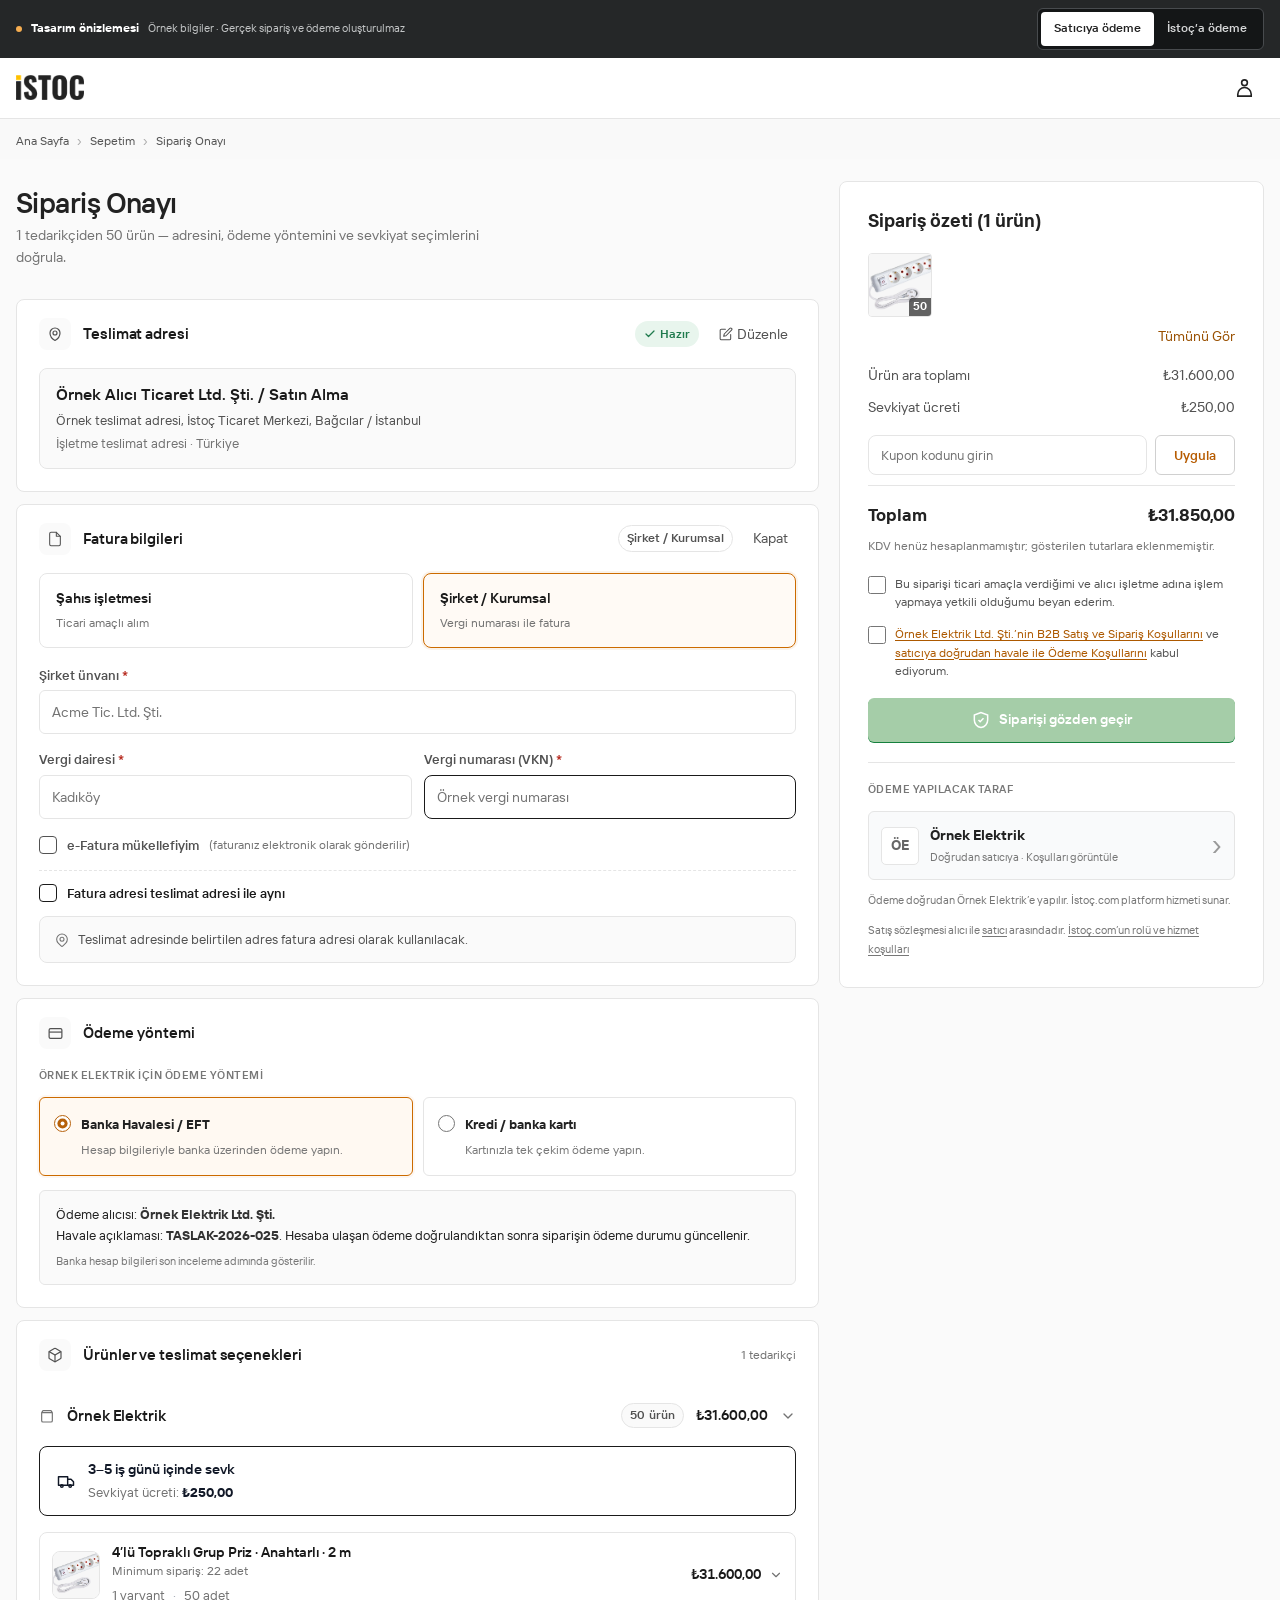
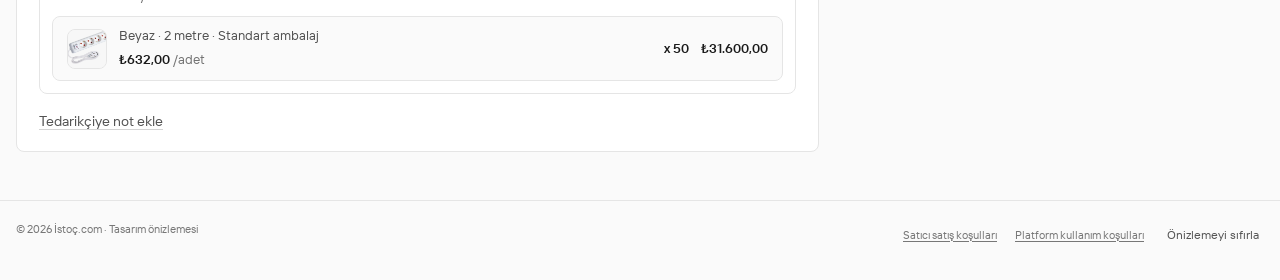
==== commit 96fd9860: "fix(preview): clarify VAT is not yet calculated" ====
--- a/index.html
+++ b/index.html
@@ -1,4 +1,4 @@
-<!doctype html><html lang="tr"><head><meta charset="utf-8"><meta name="viewport" content="width=device-width,initial-scale=1"><meta name="robots" content="noindex,nofollow"><link rel="icon" href="assets/favicon.png"><link rel="stylesheet" href="assets/checkout-original.css"><link rel="stylesheet" href="preview.css?v=1.2"><title>Ödeme ve B2B sözleşmeler · İstoç tasarım önizlemesi</title></head><body><div class="demo-toolbar"><div><span class="preview-dot"></span><strong>Tasarım önizlemesi</strong><span class="toolbar-note">Örnek bilgiler · Gerçek sipariş ve ödeme oluşturulmaz</span></div><div class="demo-scenario" role="group" aria-label="Ödeme alıcısı senaryosu"><button data-scenario="seller" aria-pressed="true">Satıcıya ödeme</button><button data-scenario="istoc" aria-pressed="false">İstoç’a ödeme</button></div></div>
+<!doctype html><html lang="tr"><head><meta charset="utf-8"><meta name="viewport" content="width=device-width,initial-scale=1"><meta name="robots" content="noindex,nofollow"><link rel="icon" href="assets/favicon.png"><link rel="stylesheet" href="assets/checkout-original.css"><link rel="stylesheet" href="preview.css?v=1.3"><title>Ödeme ve B2B sözleşmeler · İstoç tasarım önizlemesi</title></head><body><div class="demo-toolbar"><div><span class="preview-dot"></span><strong>Tasarım önizlemesi</strong><span class="toolbar-note">Örnek bilgiler · Gerçek sipariş ve ödeme oluşturulmaz</span></div><div class="demo-scenario" role="group" aria-label="Ödeme alıcısı senaryosu"><button data-scenario="seller" aria-pressed="true">Satıcıya ödeme</button><button data-scenario="istoc" aria-pressed="false">İstoç’a ödeme</button></div></div>
     <header class="w-full bg-white border-b border-[#e5e5e5]">
       <div class="max-w-[1680px] mx-auto px-3 sm:px-4 h-[50px] sm:h-[60px] flex items-center justify-between">
         <a href="./" class="flex items-center shrink-0" aria-label="Ana Sayfa">
@@ -341,7 +341,7 @@
       <div class="flex justify-between items-center mt-[10px] pt-[16px] border-t border-[#e5e5e5] summary-amounts-total-block text-[15px] sm:text-[17px] font-bold text-text-primary">
         <span>Toplam</span>
         <span>₺31.850,00</span>
-      </div>
+      </div><p class="summary-tax-note">KDV henüz hesaplanmamıştır; gösterilen tutarlara eklenmemiştir.</p>
 
       <!-- Yasal onay: MSY md. 5 gereği açık, serbest, pre-checked olmayan onay. -->
       <div class="demo-consents" id="consent-section"><label class="demo-check"><input id="business-consent" type="checkbox" value="on"><span>Bu siparişi ticari amaçla verdiğimi ve alıcı işletme adına işlem yapmaya yetkili olduğumu beyan ederim.</span></label><div class="demo-check"><input id="terms-consent" type="checkbox" aria-labelledby="terms-label" value="on"><div id="terms-label"><a href="belgeler/satici-satis-kosullari.html" data-doc="sale">Örnek Elektrik Ltd. Şti.’nin B2B Satış ve Sipariş Koşullarını</a> ve <a id="payment-terms-link" href="belgeler/satici-havale-odeme.html" data-doc="payment">satıcıya havale ile Ödeme Koşullarını</a> kabul ediyorum.</div></div><p id="consent-update" class="consent-update" role="status" hidden="">Ödeme seçiminiz değişti. Güncel ödeme koşullarını yeniden kabul ediniz.</p><button type="button" id="summary-place-order-btn" class="th-btn-success demo-primary" disabled=""><svg width="20" height="20" fill="none" viewBox="0 0 24 24" stroke="currentColor" stroke-width="1.8"><path d="M12 3 4 6v6c0 4.5 3.2 8.5 8 9 4.8-.5 8-4.5 8-9V6l-8-3Z"></path><path d="m9 12 2 2 4-4"></path></svg><span>Siparişi gözden geçir</span></button></div>
@@ -354,4 +354,4 @@
         </div>
       </div>
     </div>
-  </main><footer class="demo-footer"><span>© 2026 İstoç.com · Tasarım önizlemesi</span><nav><a href="belgeler/satici-satis-kosullari.html" data-doc="sale">Satıcı satış koşulları</a><a href="belgeler/istoc-platform-kosullari.html" data-doc="platform">Platform kullanım koşulları</a><button class="demo-link-button" data-action="reset">Önizlemeyi sıfırla</button></nav></footer><dialog id="document-dialog" class="document-dialog" aria-labelledby="document-title"><div class="document-top"><div><span class="document-kicker" id="document-kicker">SÖZLEŞME ÖNİZLEMESİ</span><h2 id="document-title"></h2></div><button class="dialog-close" aria-label="Belgeyi kapat" data-close>×</button></div><div class="document-tools"><span id="document-meta">Sipariş TASLAK-2026-025 · Sürüm 1.1</span><div><a id="document-open" target="_blank" rel="noopener">Yeni sekmede aç ↗</a><button id="document-print">Yazdır</button><button id="document-download">HTML indir</button></div></div><div id="document-body" class="document-body"></div><div class="document-bottom"><span>Belgeyi açmak onay vermek anlamına gelmez.</span><button class="th-btn-outline" data-close>Ödemeye dön</button></div></dialog><dialog id="flow-dialog" class="flow-dialog" aria-labelledby="flow-title"><div class="document-top"><h2 id="flow-title"></h2><button class="dialog-close" aria-label="Pencereyi kapat" data-close>×</button></div><div class="flow-body" id="flow-body"></div></dialog><div class="demo-toast" id="toast" role="status" hidden></div><script id="demo-data" type="application/json">{"fixture":{"seller":"Örnek Elektrik Ltd. Şti.","sellerShort":"Örnek Elektrik","buyer":"Örnek Alıcı Ticaret Ltd. Şti.","order":"TASLAK-2026-025","unit":632,"quantity":50,"shipping":250,"total":31850,"subtotal":31600,"image":"assets/urun.jpeg"},"documents":{"sale":{"title":"B2B Satış ve Sipariş Koşulları","file":"satici-satis-kosullari.html","body":"\u003cdiv class=\"document-notice\">\u003cstrong>Örnek belge\u003c/strong> Firma, hesap ve sipariş bilgileri tasarım amacıyla hazırlanmıştır. Bu metin yayıma hazır bir sözleşme değildir.\u003c/div>\u003cdiv class=\"document-facts\">\u003cdiv>\u003cspan>Satıcı\u003c/span>\u003cstrong>Örnek Elektrik Ltd. Şti.\u003c/strong>\u003c/div>\u003cdiv>\u003cspan>Alıcı\u003c/span>\u003cstrong>Örnek Alıcı Ticaret Ltd. Şti.\u003c/strong>\u003c/div>\u003cdiv>\u003cspan>Sipariş\u003c/span>\u003cstrong>TASLAK-2026-025\u003c/strong>\u003c/div>\u003cdiv>\u003cspan>Toplam\u003c/span>\u003cstrong>₺31.850,00\u003c/strong>\u003c/div>\u003c/div>\n \u003ch3>1. Taraflar ve ticari amaç\u003c/h3>\u003cp>Bu satışın tarafları, siparişte belirtilen \u003cstrong>Örnek Elektrik Ltd. Şti.\u003c/strong> (satıcı) ile \u003cstrong>Örnek Alıcı Ticaret Ltd. Şti.\u003c/strong> (alıcı) işletmeleridir. Alıcı, siparişi ticari veya mesleki amaçla verdiğini ve işletme adına işlem yapmaya yetkili olduğunu beyan eder.\u003c/p>\n \u003ch3>2. Siparişe özel koşullar\u003c/h3>\u003cdiv class=\"document-table-wrap\">\u003ctable>\u003cthead>\u003ctr>\u003cth>Ürün / özellik\u003c/th>\u003cth>Miktar\u003c/th>\u003cth>Birim fiyat\u003c/th>\u003cth>Bedel\u003c/th>\u003c/tr>\u003c/thead>\u003ctbody>\u003ctr>\u003ctd>4’lü topraklı grup priz\u003cbr>\u003csmall>Anahtarlı · Beyaz · 2 metre\u003c/small>\u003c/td>\u003ctd>50 adet\u003c/td>\u003ctd>₺632,00\u003c/td>\u003ctd>₺31.600,00\u003c/td>\u003c/tr>\u003ctr>\u003ctd colspan=\"3\">Sevkiyat bedeli\u003c/td>\u003ctd>₺250,00\u003c/td>\u003c/tr>\u003ctr>\u003cth colspan=\"3\">Toplam · KDV dahil örnek bedel\u003c/th>\u003cth>₺31.850,00\u003c/th>\u003c/tr>\u003c/tbody>\u003c/table>\u003c/div>\n \u003cul>\u003cli>\u003cstrong>Sevkiyat:\u003c/strong> Ödeme teyidinden itibaren 3–5 iş günü içinde sevk. Bu süre kargonun varış tarihi değildir.\u003c/li>\u003cli>\u003cstrong>Teslim yeri:\u003c/strong> Siparişte seçilen işletme teslimat adresi, İstanbul / Türkiye.\u003c/li>\u003cli>\u003cstrong>Ambalaj:\u003c/strong> Standart ürün ambalajı; özel logo veya üretim talebi yoktur.\u003c/li>\u003cli>\u003cstrong>Ödeme:\u003c/strong> Peşin. Alıcının seçtiği yöntem ve tahsilat alıcısı, ayrı Ödeme Koşullarında gösterilir.\u003c/li>\u003cli>\u003cstrong>Özel koşul:\u003c/strong> Kısmi sevkiyat yapılması için alıcının ayrıca kabulü alınır.\u003c/li>\u003c/ul>\n \u003ch3>3. Satıcının genel satış koşulları\u003c/h3>\u003cp>Satıcı, ürünleri siparişte kabul edilen tanım, miktar ve özelliklere uygun olarak tedarik eder. Ürün, fiyat, miktar veya teslimat koşullarında değişiklik gerekiyorsa alıcıya yeni teklif sunulur; alıcının kabulü olmadan farklı koşullarla devam edilmez.\u003c/p>\n \u003ch3>4. Siparişin kesinleşmesi\u003c/h3>\u003cp>Bu tasarım örneğinde satıcının önceden sunduğu ürün, fiyat ve koşullar alıcıya teklif olarak gösterilir. Alıcının son inceleme ekranında \u003cstrong>“Siparişi onayla”\u003c/strong> eylemiyle aynı koşulları kabul etmesiyle satış sözleşmesinin kurulduğu model örneklenmiştir. Canlı uygulamadaki stok, satıcı kabulü ve ödeme sırası bu maddeyle uyumlu hale getirilmelidir.\u003c/p>\n \u003ch3>5. Teslimat, muayene ve uygunsuzluk\u003c/h3>\u003cp>Alıcı teslim aldığı ürünleri miktar, model ve görünür hasar bakımından kontrol eder. Eksik, yanlış veya hasarlı ürünü sipariş üzerinden satıcıya bildirir; varsa fotoğraf ve teslimat kaydını ekler. Gizli ayıp sonradan fark edildiğinde ayrıca bildirilir. Çözüm, sorunun niteliğine ve uygulanabilir hukuka göre tamamlama, onarım, değişim, bedel indirimi veya iade olabilir.\u003c/p>\n \u003ch3>6. Ticari iptal ve iade\u003c/h3>\u003cp>Bu örnek ticari politikada, sevkiyat başlamadan önce alıcının iptal talebi kabul edilir. Sevkiyat sonrasında yalnız fikir değişikliği nedeniyle iade, satıcının ayrıca kabulüne bağlıdır. Bu hüküm eksik teslim, ayıplı veya sözleşmeye aykırı ürüne ilişkin talepleri ortadan kaldırmaz. Gerçek satıcının seçtiği politika ve masrafları alıcı onayından önce bu bölümde somut olarak gösterilir.\u003c/p>\n \u003ch3>7. Belgelerin önceliği\u003c/h3>\u003cp>Tarafların karşılıklı kabul ettiği siparişe özel koşullar, değiştirdikleri genel satış hükümlerine göre önceliklidir. Satıcı genel koşullarını sonradan güncellediğinde tamamlanmış siparişin kabul edilen sürümü değişmez. Satıcı koşulları İstoç adına ek garanti veya ödeme taahhüdü oluşturamaz.\u003c/p>\n \u003ch3>8. İstoç’un rolü\u003c/h3>\u003cp>İstoç.com bu ürün satışının tarafı değildir; platform hizmeti sunar. İstoç üzerinden tahsilat seçildiğinde ayrıca ilgili Ödeme Koşulları uygulanır. İstoç’un kendi hizmetlerinden doğan yükümlülükleri saklıdır.\u003c/p>\n \u003ch3>9. Hukuk ve uyuşmazlık düzeni\u003c/h3>\u003cp>\u003cstrong>Taslakta tamamlanacak:\u003c/strong> Bu alıcı–satıcı satışına uygulanacak hukuk ve yetkili mahkeme veya tahkim düzeni. Platform işletmecisinin İngiltere’de bulunması, bu satış için tek başına hukuk seçimi oluşturmaz.\u003c/p>\u003cp>Bu koşullar, uygulanabilir mevzuat uyarınca sınırlandırılamayan hakları veya ilgili hizmet sağlayıcısının kendi hizmetlerinden doğan yükümlülüklerini ortadan kaldırmaz.\u003c/p>"},"seller_bank":{"title":"Satıcıya doğrudan havale ile ödeme koşulları","file":"satici-havale-odeme.html","owner":"seller","method":"bank","checkout":{"title":"Ödemeniz doğrudan satıcıya yapılacak","methodLabel":"Havale / EFT","payment":"₺31.850,00 tutarındaki havale ödemenizi doğrudan Örnek Elektrik Ltd. Şti.’nin banka hesabına yapacaksınız.","role":"Ürün, fatura ve teslimata ilişkin taleplerinizin muhatabı Örnek Elektrik Ltd. Şti.’dir. Satış sözleşmesi alıcı ile satıcı arasında kurulur. İstoç.com platform hizmeti sunar ve kendi hizmetlerinden doğan yükümlülükleri saklıdır.","consentLabel":"satıcıya doğrudan havale ile Ödeme Koşullarını"},"body":"\u003cdiv class=\"document-notice\">\u003cstrong>Örnek belge\u003c/strong> Firma, hesap ve sipariş bilgileri tasarım amacıyla hazırlanmıştır. Bu metin yayıma hazır bir sözleşme değildir.\u003c/div>\u003cdiv class=\"document-facts\">\u003cdiv>\u003cspan>Satıcı\u003c/span>\u003cstrong>Örnek Elektrik Ltd. Şti.\u003c/strong>\u003c/div>\u003cdiv>\u003cspan>Alıcı\u003c/span>\u003cstrong>Örnek Alıcı Ticaret Ltd. Şti.\u003c/strong>\u003c/div>\u003cdiv>\u003cspan>Sipariş\u003c/span>\u003cstrong>TASLAK-2026-025\u003c/strong>\u003c/div>\u003cdiv>\u003cspan>Toplam\u003c/span>\u003cstrong>₺31.850,00\u003c/strong>\u003c/div>\u003c/div>\u003cdiv class=\"document-highlight\">\u003cspan>Bu siparişte ödeme\u003c/span>\u003cstrong>Banka havalesi / EFT\u003c/strong>\u003cp>Tahsilatı alan: \u003cb>Örnek Elektrik Ltd. Şti.\u003c/b>\u003c/p>\u003c/div>\n \u003ch3>Bu ödemenin özeti\u003c/h3>\u003cp>\u003cstrong>Ödemeniz doğrudan satıcıya yapılacak\u003c/strong>\u003c/p>\u003cp>₺31.850,00 tutarındaki havale ödemenizi doğrudan Örnek Elektrik Ltd. Şti.’nin banka hesabına yapacaksınız.\u003c/p>\u003cp>Ürün, fatura ve teslimata ilişkin taleplerinizin muhatabı Örnek Elektrik Ltd. Şti.’dir. Satış sözleşmesi alıcı ile satıcı arasında kurulur. İstoç.com platform hizmeti sunar ve kendi hizmetlerinden doğan yükümlülükleri saklıdır.\u003c/p>\n \u003ch3>1. Satış ve tahsilatın tarafları\u003c/h3>\u003cp>Ürünün satıcısı \u003cstrong>Örnek Elektrik Ltd. Şti.\u003c/strong> olarak kalır. Ödeme doğrudan satıcı adına alınır. İstoç.com siparişin oluşturulması ve görüntülenmesi için platform hizmeti sunar.\u003c/p>\n \u003ch3>2. Tutar ve ödeme yöntemi\u003c/h3>\u003cp>Bu siparişte ödenecek tutar \u003cstrong>₺31.850,00\u003c/strong> olup örnek fiyatlar KDV dahildir. Platform tarafından bu örnek işlem için ek ödeme işlem ücreti alınmaz. Alıcının bankası veya kart kuruluşunun ayrıca uyguladığı kur/transfer ücretleri kendi tarifesine tabidir.\u003c/p>\n \u003ch3>3. Havale talimatı\u003c/h3>\u003cp>Alıcı, sipariş için gösterilen ve \u003cstrong>Örnek Elektrik Ltd. Şti.\u003c/strong> adına kayıtlı banka hesabına ödeme yapar. Açıklamaya \u003cstrong>TASLAK-2026-025\u003c/strong> sipariş numarası yazılır. Ödemenin belirtilen hesaba ulaştığı ve siparişle eşleştiği doğrulandığında ödeme durumu güncellenir. Dekont yüklenmesi tek başına tahsilatın gerçekleştiği anlamına gelmez.\u003c/p>\u003cp>Bu önizlemede gerçek IBAN veya banka hesabı bulunmaz. Canlı siparişte hesap sahibi, banka, IBAN/hesap numarası ve gerektiğinde SWIFT bilgileri açıkça gösterilir.\u003c/p>\n \u003ch3>4. Ödemenin siparişe işlenmesi\u003c/h3>\u003cp>Doğrulanan ödeme ilgili siparişe işlenir. Eksik veya eşleştirilemeyen ödemelerde alıcıya bilgi verilir.\u003c/p>\n \u003ch3>5. İptal, iade ve itirazlar\u003c/h3>\u003cp>Ürüne ilişkin talepler siparişe eklenen B2B Satış ve Sipariş Koşullarına göre değerlendirilir. İade hakkı veya kararı doğduğunda iade alıcısı ve hesap bilgileri doğrulanarak banka transferi yapılır. İadeyi gerçekleştirecek taraf, ödeme kaydı ve ilgili iade kararıyla birlikte açıkça belirtilir.\u003c/p>\n \u003ch3>6. İstoç’un hizmet kapsamı\u003c/h3>\u003cp>İstoç’un rolü platform hizmeti sunmaktır. Ürünün satışı ve teslim yükümlülüğü satıcıya aittir. Ödeme işleminin gerçekleştirilmesi, tek başına İstoç tarafından ayrıca bir teslimat veya koşulsuz para iadesi taahhüdü verildiği anlamına gelmez.\u003c/p>\u003cp>Bu koşullar, uygulanabilir mevzuat uyarınca sınırlandırılamayan hakları veya ilgili hizmet sağlayıcısının kendi hizmetlerinden doğan yükümlülüklerini ortadan kaldırmaz.\u003c/p>\n \u003ch3>7. Kayıt ve erişim\u003c/h3>\u003cp>Alıcının kabul ettiği ödeme yöntemi, ödeme alıcısı, tutar ve bu belgenin sürümü siparişe bağlı olarak kaydedilir. Değişiklik olursa yeni koşullar kabulden önce gösterilir. Bu örnekte hiçbir veri bir ödeme kuruluşuna gönderilmez.\u003c/p>"},"seller_card":{"title":"Satıcıya doğrudan kartla ödeme koşulları","file":"satici-kart-odeme.html","owner":"seller","method":"card","checkout":{"title":"Ödemeniz doğrudan satıcıya yapılacak","methodLabel":"Kredi / banka kartı","payment":"₺31.850,00 tutarındaki kart ödemeniz, Örnek Ödeme Kuruluşu aracılığıyla doğrudan Örnek Elektrik Ltd. Şti. adına alınacaktır.","role":"Ürün, fatura ve teslimata ilişkin taleplerinizin muhatabı Örnek Elektrik Ltd. Şti.’dir. Satış sözleşmesi alıcı ile satıcı arasında kurulur. İstoç.com platform hizmeti sunar ve kendi hizmetlerinden doğan yükümlülükleri saklıdır.","consentLabel":"satıcıya doğrudan kartla Ödeme Koşullarını"},"body":"\u003cdiv class=\"document-notice\">\u003cstrong>Örnek belge\u003c/strong> Firma, hesap ve sipariş bilgileri tasarım amacıyla hazırlanmıştır. Bu metin yayıma hazır bir sözleşme değildir.\u003c/div>\u003cdiv class=\"document-facts\">\u003cdiv>\u003cspan>Satıcı\u003c/span>\u003cstrong>Örnek Elektrik Ltd. Şti.\u003c/strong>\u003c/div>\u003cdiv>\u003cspan>Alıcı\u003c/span>\u003cstrong>Örnek Alıcı Ticaret Ltd. Şti.\u003c/strong>\u003c/div>\u003cdiv>\u003cspan>Sipariş\u003c/span>\u003cstrong>TASLAK-2026-025\u003c/strong>\u003c/div>\u003cdiv>\u003cspan>Toplam\u003c/span>\u003cstrong>₺31.850,00\u003c/strong>\u003c/div>\u003c/div>\u003cdiv class=\"document-highlight\">\u003cspan>Bu siparişte ödeme\u003c/span>\u003cstrong>Kredi / banka kartı · Tek çekim\u003c/strong>\u003cp>Tahsilatı alan: \u003cb>Örnek Elektrik Ltd. Şti.\u003c/b> · İşlemi yapan: \u003cb>Örnek Ödeme Kuruluşu\u003c/b>\u003c/p>\u003c/div>\n \u003ch3>Bu ödemenin özeti\u003c/h3>\u003cp>\u003cstrong>Ödemeniz doğrudan satıcıya yapılacak\u003c/strong>\u003c/p>\u003cp>₺31.850,00 tutarındaki kart ödemeniz, Örnek Ödeme Kuruluşu aracılığıyla doğrudan Örnek Elektrik Ltd. Şti. adına alınacaktır.\u003c/p>\u003cp>Ürün, fatura ve teslimata ilişkin taleplerinizin muhatabı Örnek Elektrik Ltd. Şti.’dir. Satış sözleşmesi alıcı ile satıcı arasında kurulur. İstoç.com platform hizmeti sunar ve kendi hizmetlerinden doğan yükümlülükleri saklıdır.\u003c/p>\n \u003ch3>1. Satış ve tahsilatın tarafları\u003c/h3>\u003cp>Ürünün satıcısı \u003cstrong>Örnek Elektrik Ltd. Şti.\u003c/strong> olarak kalır. Ödeme doğrudan satıcı adına alınır. İstoç.com siparişin oluşturulması ve görüntülenmesi için platform hizmeti sunar.\u003c/p>\n \u003ch3>2. Tutar ve ödeme yöntemi\u003c/h3>\u003cp>Bu siparişte ödenecek tutar \u003cstrong>₺31.850,00\u003c/strong> olup örnek fiyatlar KDV dahildir. Platform tarafından bu örnek işlem için ek ödeme işlem ücreti alınmaz. Alıcının bankası veya kart kuruluşunun ayrıca uyguladığı kur/transfer ücretleri kendi tarifesine tabidir.\u003c/p>\n \u003ch3>3. Kartla ödeme talimatı\u003c/h3>\u003cp>Alıcı, ödeme ekranında gösterilen tutarın kartından tek çekim tahsil edilmesi için talimat verir. İşlem, \u003cstrong>Örnek Ödeme Kuruluşu\u003c/strong> tarafından \u003cstrong>Örnek Elektrik Ltd. Şti.\u003c/strong> adına gerçekleştirilir. Banka gerekli görürse ek kimlik doğrulaması istenebilir. İşlem başarısız olursa ödeme tamamlanmış sayılmaz.\u003c/p>\u003cp>Kart ekstresinde görünecek işyeri açıklaması: \u003cstrong>ORNEK ELEKTRIK DEMO\u003c/strong>. Bu açıklama da gerçek ödeme sağlayıcısına göre kesinleştirilir.\u003c/p>\n \u003ch3>4. Ödemenin siparişe işlenmesi\u003c/h3>\u003cp>Doğrulanan ödeme ilgili siparişe işlenir. Eksik veya eşleştirilemeyen ödemelerde alıcıya bilgi verilir.\u003c/p>\n \u003ch3>5. İptal, iade ve itirazlar\u003c/h3>\u003cp>Ürüne ilişkin talepler siparişe eklenen B2B Satış ve Sipariş Koşullarına göre değerlendirilir. İade hakkı veya kararı doğduğunda iade işlemi, ödeme sağlayıcısının kuralları ve uygulanabilir mevzuat çerçevesinde kural olarak ödemenin yapıldığı karta başlatılır. Bankaya yansıma süresi bankaya bağlıdır. Alıcının banka/ödeme sağlayıcısı nezdinde sahip olduğu işlem itirazı hakları saklıdır.\u003c/p>\n \u003ch3>6. İstoç’un hizmet kapsamı\u003c/h3>\u003cp>İstoç’un rolü platform hizmeti sunmaktır. Ürünün satışı ve teslim yükümlülüğü satıcıya aittir. Ödeme işleminin gerçekleştirilmesi, tek başına İstoç tarafından ayrıca bir teslimat veya koşulsuz para iadesi taahhüdü verildiği anlamına gelmez.\u003c/p>\u003cp>Bu koşullar, uygulanabilir mevzuat uyarınca sınırlandırılamayan hakları veya ilgili hizmet sağlayıcısının kendi hizmetlerinden doğan yükümlülüklerini ortadan kaldırmaz.\u003c/p>\n \u003ch3>7. Kayıt ve erişim\u003c/h3>\u003cp>Alıcının kabul ettiği ödeme yöntemi, ödeme alıcısı, tutar ve bu belgenin sürümü siparişe bağlı olarak kaydedilir. Değişiklik olursa yeni koşullar kabulden önce gösterilir. Bu örnekte hiçbir veri bir ödeme kuruluşuna gönderilmez.\u003c/p>"},"istoc_bank":{"title":"İstoç.com üzerinden havale ile tahsilat ve ödeme koşulları","file":"istoc-havale-odeme.html","owner":"istoc","method":"bank","checkout":{"title":"Ödemeniz İstoç.com üzerinden alınacak","methodLabel":"Havale / EFT","payment":"₺31.850,00 tutarındaki havale ödemenizi satıcı adına tahsilat yapan İstoç.com işletmecisinin banka hesabına yapacaksınız.","role":"Ürünün satıcısı Örnek Elektrik Ltd. Şti.’dir. Satış sözleşmesi alıcı ile satıcı arasında kurulur. İstoç.com bu örnek modelde satıcı adına tahsilat yapar; kendi platform ve tahsilat hizmetlerinden doğan yükümlülükleri saklıdır.","consentLabel":"İstoç.com üzerinden havale ile Tahsilat ve Ödeme Koşullarını"},"body":"\u003cdiv class=\"document-notice\">\u003cstrong>Örnek belge\u003c/strong> Firma, hesap ve sipariş bilgileri tasarım amacıyla hazırlanmıştır. Bu metin yayıma hazır bir sözleşme değildir.\u003c/div>\u003cdiv class=\"document-facts\">\u003cdiv>\u003cspan>Satıcı\u003c/span>\u003cstrong>Örnek Elektrik Ltd. Şti.\u003c/strong>\u003c/div>\u003cdiv>\u003cspan>Alıcı\u003c/span>\u003cstrong>Örnek Alıcı Ticaret Ltd. Şti.\u003c/strong>\u003c/div>\u003cdiv>\u003cspan>Sipariş\u003c/span>\u003cstrong>TASLAK-2026-025\u003c/strong>\u003c/div>\u003cdiv>\u003cspan>Toplam\u003c/span>\u003cstrong>₺31.850,00\u003c/strong>\u003c/div>\u003c/div>\u003cdiv class=\"document-highlight\">\u003cspan>Bu siparişte ödeme\u003c/span>\u003cstrong>Banka havalesi / EFT\u003c/strong>\u003cp>Tahsilatı alan: \u003cb>İstoç.com işletmecisi\u003c/b>\u003c/p>\u003c/div>\n \u003ch3>Bu ödemenin özeti\u003c/h3>\u003cp>\u003cstrong>Ödemeniz İstoç.com üzerinden alınacak\u003c/strong>\u003c/p>\u003cp>₺31.850,00 tutarındaki havale ödemenizi satıcı adına tahsilat yapan İstoç.com işletmecisinin banka hesabına yapacaksınız.\u003c/p>\u003cp>Ürünün satıcısı Örnek Elektrik Ltd. Şti.’dir. Satış sözleşmesi alıcı ile satıcı arasında kurulur. İstoç.com bu örnek modelde satıcı adına tahsilat yapar; kendi platform ve tahsilat hizmetlerinden doğan yükümlülükleri saklıdır.\u003c/p>\n \u003ch3>1. Satış ve tahsilatın tarafları\u003c/h3>\u003cp>Ürünün satıcısı \u003cstrong>Örnek Elektrik Ltd. Şti.\u003c/strong> olarak kalır. Bu örnek modelde İstoç işletmecisi, satıcının verdiği tahsilat yetkisi kapsamında satış bedelini satıcı adına alır. Bu yetki ve gerçek ödeme hizmeti modeli canlı kullanımdan önce ilgili sözleşmelerde doğrulanmalıdır.\u003c/p>\n \u003ch3>2. Tutar ve ödeme yöntemi\u003c/h3>\u003cp>Bu siparişte ödenecek tutar \u003cstrong>₺31.850,00\u003c/strong> olup örnek fiyatlar KDV dahildir. Platform tarafından bu örnek işlem için ek ödeme işlem ücreti alınmaz. Alıcının bankası veya kart kuruluşunun ayrıca uyguladığı kur/transfer ücretleri kendi tarifesine tabidir.\u003c/p>\n \u003ch3>3. Havale talimatı\u003c/h3>\u003cp>Alıcı, sipariş için gösterilen ve \u003cstrong>İstoç.com işletmecisi\u003c/strong> adına kayıtlı banka hesabına ödeme yapar. Açıklamaya \u003cstrong>TASLAK-2026-025\u003c/strong> sipariş numarası yazılır. Ödemenin belirtilen hesaba ulaştığı ve siparişle eşleştiği doğrulandığında ödeme durumu güncellenir. Dekont yüklenmesi tek başına tahsilatın gerçekleştiği anlamına gelmez.\u003c/p>\u003cp>Bu önizlemede gerçek IBAN veya banka hesabı bulunmaz. Canlı siparişte hesap sahibi, banka, IBAN/hesap numarası ve gerektiğinde SWIFT bilgileri açıkça gösterilir.\u003c/p>\n \u003ch3>4. Ödemenin siparişe işlenmesi\u003c/h3>\u003cp>Bu taslakta, satıcının yetkilendirdiği tahsilat alıcısına yapılan ve doğrulanan ödeme, ödendiği tutar kadar satıcıya karşı ödeme borcunun ifası olarak kabul edilir. Satıcıya aktarım süreci alıcıdan aynı bedelin ikinci kez istenmesine gerekçe oluşturmaz. Bu hüküm gerçek tahsilat yetkisiyle birlikte değerlendirilmelidir.\u003c/p>\n \u003ch3>5. İptal, iade ve itirazlar\u003c/h3>\u003cp>Ürüne ilişkin talepler siparişe eklenen B2B Satış ve Sipariş Koşullarına göre değerlendirilir. İade hakkı veya kararı doğduğunda iade alıcısı ve hesap bilgileri doğrulanarak banka transferi yapılır. İadeyi gerçekleştirecek taraf, ödeme kaydı ve ilgili iade kararıyla birlikte açıkça belirtilir.\u003c/p>\n \u003ch3>6. İstoç’un hizmet kapsamı\u003c/h3>\u003cp>İstoç’un rolü platform hizmeti ve burada açıklanan tahsilat sürecidir. Ürünün satışı ve teslim yükümlülüğü satıcıya aittir. Ödeme işleminin gerçekleştirilmesi, tek başına İstoç tarafından ayrıca bir teslimat veya koşulsuz para iadesi taahhüdü verildiği anlamına gelmez.\u003c/p>\u003cp>Bu koşullar, uygulanabilir mevzuat uyarınca sınırlandırılamayan hakları veya ilgili hizmet sağlayıcısının kendi hizmetlerinden doğan yükümlülüklerini ortadan kaldırmaz.\u003c/p>\n \u003ch3>7. Kayıt ve erişim\u003c/h3>\u003cp>Alıcının kabul ettiği ödeme yöntemi, ödeme alıcısı, tutar ve bu belgenin sürümü siparişe bağlı olarak kaydedilir. Değişiklik olursa yeni koşullar kabulden önce gösterilir. Bu örnekte hiçbir veri bir ödeme kuruluşuna gönderilmez.\u003c/p>"},"istoc_card":{"title":"İstoç.com üzerinden kartla tahsilat ve ödeme koşulları","file":"istoc-kart-odeme.html","owner":"istoc","method":"card","checkout":{"title":"Ödemeniz İstoç.com üzerinden alınacak","methodLabel":"Kredi / banka kartı","payment":"₺31.850,00 tutarındaki kart ödemeniz, Örnek Ödeme Kuruluşu aracılığıyla İstoç.com tarafından Örnek Elektrik Ltd. Şti. adına tahsil edilecektir.","role":"Ürünün satıcısı Örnek Elektrik Ltd. Şti.’dir. Satış sözleşmesi alıcı ile satıcı arasında kurulur. İstoç.com bu örnek modelde satıcı adına tahsilat yapar; kendi platform ve tahsilat hizmetlerinden doğan yükümlülükleri saklıdır.","consentLabel":"İstoç.com üzerinden kartla Tahsilat ve Ödeme Koşullarını"},"body":"\u003cdiv class=\"document-notice\">\u003cstrong>Örnek belge\u003c/strong> Firma, hesap ve sipariş bilgileri tasarım amacıyla hazırlanmıştır. Bu metin yayıma hazır bir sözleşme değildir.\u003c/div>\u003cdiv class=\"document-facts\">\u003cdiv>\u003cspan>Satıcı\u003c/span>\u003cstrong>Örnek Elektrik Ltd. Şti.\u003c/strong>\u003c/div>\u003cdiv>\u003cspan>Alıcı\u003c/span>\u003cstrong>Örnek Alıcı Ticaret Ltd. Şti.\u003c/strong>\u003c/div>\u003cdiv>\u003cspan>Sipariş\u003c/span>\u003cstrong>TASLAK-2026-025\u003c/strong>\u003c/div>\u003cdiv>\u003cspan>Toplam\u003c/span>\u003cstrong>₺31.850,00\u003c/strong>\u003c/div>\u003c/div>\u003cdiv class=\"document-highlight\">\u003cspan>Bu siparişte ödeme\u003c/span>\u003cstrong>Kredi / banka kartı · Tek çekim\u003c/strong>\u003cp>Tahsilatı alan: \u003cb>İstoç.com işletmecisi\u003c/b> · İşlemi yapan: \u003cb>Örnek Ödeme Kuruluşu\u003c/b>\u003c/p>\u003c/div>\n \u003ch3>Bu ödemenin özeti\u003c/h3>\u003cp>\u003cstrong>Ödemeniz İstoç.com üzerinden alınacak\u003c/strong>\u003c/p>\u003cp>₺31.850,00 tutarındaki kart ödemeniz, Örnek Ödeme Kuruluşu aracılığıyla İstoç.com tarafından Örnek Elektrik Ltd. Şti. adına tahsil edilecektir.\u003c/p>\u003cp>Ürünün satıcısı Örnek Elektrik Ltd. Şti.’dir. Satış sözleşmesi alıcı ile satıcı arasında kurulur. İstoç.com bu örnek modelde satıcı adına tahsilat yapar; kendi platform ve tahsilat hizmetlerinden doğan yükümlülükleri saklıdır.\u003c/p>\n \u003ch3>1. Satış ve tahsilatın tarafları\u003c/h3>\u003cp>Ürünün satıcısı \u003cstrong>Örnek Elektrik Ltd. Şti.\u003c/strong> olarak kalır. Bu örnek modelde İstoç işletmecisi, satıcının verdiği tahsilat yetkisi kapsamında satış bedelini satıcı adına alır. Bu yetki ve gerçek ödeme hizmeti modeli canlı kullanımdan önce ilgili sözleşmelerde doğrulanmalıdır.\u003c/p>\n \u003ch3>2. Tutar ve ödeme yöntemi\u003c/h3>\u003cp>Bu siparişte ödenecek tutar \u003cstrong>₺31.850,00\u003c/strong> olup örnek fiyatlar KDV dahildir. Platform tarafından bu örnek işlem için ek ödeme işlem ücreti alınmaz. Alıcının bankası veya kart kuruluşunun ayrıca uyguladığı kur/transfer ücretleri kendi tarifesine tabidir.\u003c/p>\n \u003ch3>3. Kartla ödeme talimatı\u003c/h3>\u003cp>Alıcı, ödeme ekranında gösterilen tutarın kartından tek çekim tahsil edilmesi için talimat verir. İşlem, \u003cstrong>Örnek Ödeme Kuruluşu\u003c/strong> tarafından \u003cstrong>İstoç.com işletmecisi\u003c/strong> adına gerçekleştirilir. Banka gerekli görürse ek kimlik doğrulaması istenebilir. İşlem başarısız olursa ödeme tamamlanmış sayılmaz.\u003c/p>\u003cp>Kart ekstresinde görünecek işyeri açıklaması: \u003cstrong>ISTOC DEMO\u003c/strong>. Bu açıklama da gerçek ödeme sağlayıcısına göre kesinleştirilir.\u003c/p>\n \u003ch3>4. Ödemenin siparişe işlenmesi\u003c/h3>\u003cp>Bu taslakta, satıcının yetkilendirdiği tahsilat alıcısına yapılan ve doğrulanan ödeme, ödendiği tutar kadar satıcıya karşı ödeme borcunun ifası olarak kabul edilir. Satıcıya aktarım süreci alıcıdan aynı bedelin ikinci kez istenmesine gerekçe oluşturmaz. Bu hüküm gerçek tahsilat yetkisiyle birlikte değerlendirilmelidir.\u003c/p>\n \u003ch3>5. İptal, iade ve itirazlar\u003c/h3>\u003cp>Ürüne ilişkin talepler siparişe eklenen B2B Satış ve Sipariş Koşullarına göre değerlendirilir. İade hakkı veya kararı doğduğunda iade işlemi, ödeme sağlayıcısının kuralları ve uygulanabilir mevzuat çerçevesinde kural olarak ödemenin yapıldığı karta başlatılır. Bankaya yansıma süresi bankaya bağlıdır. Alıcının banka/ödeme sağlayıcısı nezdinde sahip olduğu işlem itirazı hakları saklıdır.\u003c/p>\n \u003ch3>6. İstoç’un hizmet kapsamı\u003c/h3>\u003cp>İstoç’un rolü platform hizmeti ve burada açıklanan tahsilat sürecidir. Ürünün satışı ve teslim yükümlülüğü satıcıya aittir. Ödeme işleminin gerçekleştirilmesi, tek başına İstoç tarafından ayrıca bir teslimat veya koşulsuz para iadesi taahhüdü verildiği anlamına gelmez.\u003c/p>\u003cp>Bu koşullar, uygulanabilir mevzuat uyarınca sınırlandırılamayan hakları veya ilgili hizmet sağlayıcısının kendi hizmetlerinden doğan yükümlülüklerini ortadan kaldırmaz.\u003c/p>\n \u003ch3>7. Kayıt ve erişim\u003c/h3>\u003cp>Alıcının kabul ettiği ödeme yöntemi, ödeme alıcısı, tutar ve bu belgenin sürümü siparişe bağlı olarak kaydedilir. Değişiklik olursa yeni koşullar kabulden önce gösterilir. Bu örnekte hiçbir veri bir ödeme kuruluşuna gönderilmez.\u003c/p>"},"platform":{"title":"İstoç.com Platform Kullanım Koşulları","file":"istoc-platform-kosullari.html","body":"\u003cdiv class=\"document-notice\">\u003cstrong>Örnek belge\u003c/strong> Firma, hesap ve sipariş bilgileri tasarım amacıyla hazırlanmıştır. Bu metin yayıma hazır bir sözleşme değildir.\u003c/div>\u003cdiv class=\"document-highlight\">\u003cspan>Bu belgenin tarafları\u003c/span>\u003cstrong>İstoç.com işletmecisi ↔ platform kullanıcısı\u003c/strong>\u003cp>Ürün satış koşullarından ayrı platform hizmet ilişkisi.\u003c/p>\u003c/div>\u003ch3>1. Platform işletmecisi\u003c/h3>\u003cp>İstoç.com markasını işleten İngiltere merkezli şirketin tam sicil unvanı, Companies House kayıt numarası ve kayıtlı adresi gerçek belgede yer alacaktır. Bu önizlemede şirket sicil bilgileri kullanılmamıştır.\u003c/p>\u003ch3>2. Sunulan hizmet\u003c/h3>\u003cp>İstoç.com, işletmelerin ürünleri incelemesine, satıcılarla iletişim kurmasına, sipariş oluşturmasına ve sipariş bilgilerini takip etmesine imkân sağlayan B2B pazaryeridir. Platform, kullanıcıya sunduğu kendi hizmetlerinden sorumludur.\u003c/p>\u003ch3>3. Ürün satışının tarafları\u003c/h3>\u003cp>Ürün satış sözleşmesi, siparişte açıkça belirtilen alıcı işletme ile satıcı işletme arasında kurulur. Satıcının kimliği, ürün özellikleri ve satış koşulları siparişin onayından önce gösterilir.\u003c/p>\u003ch3>4. Ödeme yöntemleri ve tahsilat alıcısı\u003c/h3>\u003cp>Ödeme sayfasında doğrudan satıcıya veya İstoç üzerinden ödeme senaryosu gösterilir. Her işlemde ödeme yöntemi, tahsilatı alan kuruluş ve varsa ödeme sağlayıcısı açıkça belirtilir. İstoç üzerinden tahsilat modelinde gerçek yetki, sağlayıcı sözleşmeleri ve gerekli hukuki değerlendirme tamamlanmalıdır. Bir ödeme yöntemi sunulması, İstoç’u kendiliğinden ürün satıcısı yapmaz.\u003c/p>\u003ch3>5. Hesap ve işletme bilgileri\u003c/h3>\u003cp>Kullanıcı işletme ve temsil bilgilerini doğru ve güncel tutar. Hesabını yetkisiz kullanıma karşı korur. İşlemlerin ticari niteliği ve temsil yetkisi gerektiğinde doğrulanır.\u003c/p>\u003ch3>6. Destek ve sorumluluk\u003c/h3>\u003cp>Ürünle ilgili talepler ilgili satıcıya; platformun işleyişi ve kendi hizmetleriyle ilgili talepler İstoç’a yöneltilir. Tahsilatla ilgili talepler ödeme kaydında belirtilen tarafa ve gerektiğinde ödeme sağlayıcısına iletilir. İstoç’un destek sunması, satıcı adına sınırsız ürün garantisi verdiği anlamına gelmez.\u003c/p>\u003cp>Bu koşullar, uygulanabilir mevzuat uyarınca sınırlandırılamayan hakları veya ilgili hizmet sağlayıcısının kendi hizmetlerinden doğan yükümlülüklerini ortadan kaldırmaz.\u003c/p>\u003ch3>7. Kabul ve sürüm\u003c/h3>\u003cp>Platform koşulları üyelik sırasında ve yeniden kabul gerektiren değişikliklerde onaya sunulur. Sipariş sırasında ayrıca satıcının o siparişe ait koşulları ile seçilen ödeme yönteminin koşulları gösterilir. Sonradan yapılan güncelleme geçmiş siparişe ait kabul edilmiş belgeyi değiştirmez.\u003c/p>\u003ch3>8. Hukuk incelemesinde tamamlanacak alanlar\u003c/h3>\u003cp>Gerçek işletmeci sicil bilgileri, sunulan ödeme hizmetinin kapsamı ve varsa ücretleri, veri koruma bildirimleri, platform sözleşmesine uygulanacak hukuk ve yetkili uyuşmazlık mercii nihai metinde tamamlanmalıdır. İngiltere ve Galler hukuku platform sözleşmesi için değerlendirme seçeneğidir; bu örnek belge otomatik bir hukuk seçimi yapmaz.\u003c/p>"}},"version":"1.1"}</script><script src="app.js?v=1.2"></script></body></html>+  </main><footer class="demo-footer"><span>© 2026 İstoç.com · Tasarım önizlemesi</span><nav><a href="belgeler/satici-satis-kosullari.html" data-doc="sale">Satıcı satış koşulları</a><a href="belgeler/istoc-platform-kosullari.html" data-doc="platform">Platform kullanım koşulları</a><button class="demo-link-button" data-action="reset">Önizlemeyi sıfırla</button></nav></footer><dialog id="document-dialog" class="document-dialog" aria-labelledby="document-title"><div class="document-top"><div><span class="document-kicker" id="document-kicker">SÖZLEŞME ÖNİZLEMESİ</span><h2 id="document-title"></h2></div><button class="dialog-close" aria-label="Belgeyi kapat" data-close>×</button></div><div class="document-tools"><span id="document-meta">Sipariş TASLAK-2026-025 · Sürüm 1.2</span><div><a id="document-open" target="_blank" rel="noopener">Yeni sekmede aç ↗</a><button id="document-print">Yazdır</button><button id="document-download">HTML indir</button></div></div><div id="document-body" class="document-body"></div><div class="document-bottom"><span>Belgeyi açmak onay vermek anlamına gelmez.</span><button class="th-btn-outline" data-close>Ödemeye dön</button></div></dialog><dialog id="flow-dialog" class="flow-dialog" aria-labelledby="flow-title"><div class="document-top"><h2 id="flow-title"></h2><button class="dialog-close" aria-label="Pencereyi kapat" data-close>×</button></div><div class="flow-body" id="flow-body"></div></dialog><div class="demo-toast" id="toast" role="status" hidden></div><script id="demo-data" type="application/json">{"fixture":{"taxNote":"KDV henüz hesaplanmamıştır; gösterilen tutarlara eklenmemiştir.","seller":"Örnek Elektrik Ltd. Şti.","sellerShort":"Örnek Elektrik","buyer":"Örnek Alıcı Ticaret Ltd. Şti.","order":"TASLAK-2026-025","unit":632,"quantity":50,"shipping":250,"total":31850,"subtotal":31600,"image":"assets/urun.jpeg"},"documents":{"sale":{"title":"B2B Satış ve Sipariş Koşulları","file":"satici-satis-kosullari.html","body":"\u003cdiv class=\"document-notice\">\u003cstrong>Örnek belge\u003c/strong> Firma, hesap ve sipariş bilgileri tasarım amacıyla hazırlanmıştır. Bu metin yayıma hazır bir sözleşme değildir.\u003c/div>\u003cdiv class=\"document-facts\">\u003cdiv>\u003cspan>Satıcı\u003c/span>\u003cstrong>Örnek Elektrik Ltd. Şti.\u003c/strong>\u003c/div>\u003cdiv>\u003cspan>Alıcı\u003c/span>\u003cstrong>Örnek Alıcı Ticaret Ltd. Şti.\u003c/strong>\u003c/div>\u003cdiv>\u003cspan>Sipariş\u003c/span>\u003cstrong>TASLAK-2026-025\u003c/strong>\u003c/div>\u003cdiv>\u003cspan>Örnek toplam\u003c/span>\u003cstrong>₺31.850,00\u003c/strong>\u003c/div>\u003c/div>\u003cp>KDV henüz hesaplanmamıştır; gösterilen tutarlara eklenmemiştir.\u003c/p>\n \u003ch3>1. Taraflar ve ticari amaç\u003c/h3>\u003cp>Bu satışın tarafları, siparişte belirtilen \u003cstrong>Örnek Elektrik Ltd. Şti.\u003c/strong> (satıcı) ile \u003cstrong>Örnek Alıcı Ticaret Ltd. Şti.\u003c/strong> (alıcı) işletmeleridir. Alıcı, siparişi ticari veya mesleki amaçla verdiğini ve işletme adına işlem yapmaya yetkili olduğunu beyan eder.\u003c/p>\n \u003ch3>2. Siparişe özel koşullar\u003c/h3>\u003cdiv class=\"document-table-wrap\">\u003ctable>\u003cthead>\u003ctr>\u003cth>Ürün / özellik\u003c/th>\u003cth>Miktar\u003c/th>\u003cth>Birim fiyat\u003c/th>\u003cth>Bedel\u003c/th>\u003c/tr>\u003c/thead>\u003ctbody>\u003ctr>\u003ctd>4’lü topraklı grup priz\u003cbr>\u003csmall>Anahtarlı · Beyaz · 2 metre\u003c/small>\u003c/td>\u003ctd>50 adet\u003c/td>\u003ctd>₺632,00\u003c/td>\u003ctd>₺31.600,00\u003c/td>\u003c/tr>\u003ctr>\u003ctd colspan=\"3\">Sevkiyat bedeli\u003c/td>\u003ctd>₺250,00\u003c/td>\u003c/tr>\u003ctr>\u003cth colspan=\"3\">Toplam · örnek bedel\u003c/th>\u003cth>₺31.850,00\u003c/th>\u003c/tr>\u003c/tbody>\u003c/table>\u003c/div>\u003cp>KDV henüz hesaplanmamıştır; gösterilen tutarlara eklenmemiştir.\u003c/p>\n \u003cul>\u003cli>\u003cstrong>Sevkiyat:\u003c/strong> Ödeme teyidinden itibaren 3–5 iş günü içinde sevk. Bu süre kargonun varış tarihi değildir.\u003c/li>\u003cli>\u003cstrong>Teslim yeri:\u003c/strong> Siparişte seçilen işletme teslimat adresi, İstanbul / Türkiye.\u003c/li>\u003cli>\u003cstrong>Ambalaj:\u003c/strong> Standart ürün ambalajı; özel logo veya üretim talebi yoktur.\u003c/li>\u003cli>\u003cstrong>Ödeme:\u003c/strong> Peşin. Alıcının seçtiği yöntem ve tahsilat alıcısı, ayrı Ödeme Koşullarında gösterilir.\u003c/li>\u003cli>\u003cstrong>Özel koşul:\u003c/strong> Kısmi sevkiyat yapılması için alıcının ayrıca kabulü alınır.\u003c/li>\u003c/ul>\n \u003ch3>3. Satıcının genel satış koşulları\u003c/h3>\u003cp>Satıcı, ürünleri siparişte kabul edilen tanım, miktar ve özelliklere uygun olarak tedarik eder. Ürün, fiyat, miktar veya teslimat koşullarında değişiklik gerekiyorsa alıcıya yeni teklif sunulur; alıcının kabulü olmadan farklı koşullarla devam edilmez.\u003c/p>\n \u003ch3>4. Siparişin kesinleşmesi\u003c/h3>\u003cp>Bu tasarım örneğinde satıcının önceden sunduğu ürün, fiyat ve koşullar alıcıya teklif olarak gösterilir. Alıcının son inceleme ekranında \u003cstrong>“Siparişi onayla”\u003c/strong> eylemiyle aynı koşulları kabul etmesiyle satış sözleşmesinin kurulduğu model örneklenmiştir. Canlı uygulamadaki stok, satıcı kabulü ve ödeme sırası bu maddeyle uyumlu hale getirilmelidir.\u003c/p>\n \u003ch3>5. Teslimat, muayene ve uygunsuzluk\u003c/h3>\u003cp>Alıcı teslim aldığı ürünleri miktar, model ve görünür hasar bakımından kontrol eder. Eksik, yanlış veya hasarlı ürünü sipariş üzerinden satıcıya bildirir; varsa fotoğraf ve teslimat kaydını ekler. Gizli ayıp sonradan fark edildiğinde ayrıca bildirilir. Çözüm, sorunun niteliğine ve uygulanabilir hukuka göre tamamlama, onarım, değişim, bedel indirimi veya iade olabilir.\u003c/p>\n \u003ch3>6. Ticari iptal ve iade\u003c/h3>\u003cp>Bu örnek ticari politikada, sevkiyat başlamadan önce alıcının iptal talebi kabul edilir. Sevkiyat sonrasında yalnız fikir değişikliği nedeniyle iade, satıcının ayrıca kabulüne bağlıdır. Bu hüküm eksik teslim, ayıplı veya sözleşmeye aykırı ürüne ilişkin talepleri ortadan kaldırmaz. Gerçek satıcının seçtiği politika ve masrafları alıcı onayından önce bu bölümde somut olarak gösterilir.\u003c/p>\n \u003ch3>7. Belgelerin önceliği\u003c/h3>\u003cp>Tarafların karşılıklı kabul ettiği siparişe özel koşullar, değiştirdikleri genel satış hükümlerine göre önceliklidir. Satıcı genel koşullarını sonradan güncellediğinde tamamlanmış siparişin kabul edilen sürümü değişmez. Satıcı koşulları İstoç adına ek garanti veya ödeme taahhüdü oluşturamaz.\u003c/p>\n \u003ch3>8. İstoç’un rolü\u003c/h3>\u003cp>İstoç.com bu ürün satışının tarafı değildir; platform hizmeti sunar. İstoç üzerinden tahsilat seçildiğinde ayrıca ilgili Ödeme Koşulları uygulanır. İstoç’un kendi hizmetlerinden doğan yükümlülükleri saklıdır.\u003c/p>\n \u003ch3>9. Hukuk ve uyuşmazlık düzeni\u003c/h3>\u003cp>\u003cstrong>Taslakta tamamlanacak:\u003c/strong> Bu alıcı–satıcı satışına uygulanacak hukuk ve yetkili mahkeme veya tahkim düzeni. Platform işletmecisinin İngiltere’de bulunması, bu satış için tek başına hukuk seçimi oluşturmaz.\u003c/p>\u003cp>Bu koşullar, uygulanabilir mevzuat uyarınca sınırlandırılamayan hakları veya ilgili hizmet sağlayıcısının kendi hizmetlerinden doğan yükümlülüklerini ortadan kaldırmaz.\u003c/p>"},"seller_bank":{"title":"Satıcıya doğrudan havale ile ödeme koşulları","file":"satici-havale-odeme.html","owner":"seller","method":"bank","checkout":{"title":"Ödemeniz doğrudan satıcıya yapılacak","methodLabel":"Havale / EFT","payment":"₺31.850,00 tutarındaki havale ödemenizi doğrudan Örnek Elektrik Ltd. Şti.’nin banka hesabına yapacaksınız.","role":"Ürün, fatura ve teslimata ilişkin taleplerinizin muhatabı Örnek Elektrik Ltd. Şti.’dir. Satış sözleşmesi alıcı ile satıcı arasında kurulur. İstoç.com platform hizmeti sunar ve kendi hizmetlerinden doğan yükümlülükleri saklıdır.","consentLabel":"satıcıya doğrudan havale ile Ödeme Koşullarını"},"body":"\u003cdiv class=\"document-notice\">\u003cstrong>Örnek belge\u003c/strong> Firma, hesap ve sipariş bilgileri tasarım amacıyla hazırlanmıştır. Bu metin yayıma hazır bir sözleşme değildir.\u003c/div>\u003cdiv class=\"document-facts\">\u003cdiv>\u003cspan>Satıcı\u003c/span>\u003cstrong>Örnek Elektrik Ltd. Şti.\u003c/strong>\u003c/div>\u003cdiv>\u003cspan>Alıcı\u003c/span>\u003cstrong>Örnek Alıcı Ticaret Ltd. Şti.\u003c/strong>\u003c/div>\u003cdiv>\u003cspan>Sipariş\u003c/span>\u003cstrong>TASLAK-2026-025\u003c/strong>\u003c/div>\u003cdiv>\u003cspan>Örnek toplam\u003c/span>\u003cstrong>₺31.850,00\u003c/strong>\u003c/div>\u003c/div>\u003cp>KDV henüz hesaplanmamıştır; gösterilen tutarlara eklenmemiştir.\u003c/p>\u003cdiv class=\"document-highlight\">\u003cspan>Bu siparişte ödeme\u003c/span>\u003cstrong>Banka havalesi / EFT\u003c/strong>\u003cp>Tahsilatı alan: \u003cb>Örnek Elektrik Ltd. Şti.\u003c/b>\u003c/p>\u003c/div>\n \u003ch3>Bu ödemenin özeti\u003c/h3>\u003cp>\u003cstrong>Ödemeniz doğrudan satıcıya yapılacak\u003c/strong>\u003c/p>\u003cp>₺31.850,00 tutarındaki havale ödemenizi doğrudan Örnek Elektrik Ltd. Şti.’nin banka hesabına yapacaksınız.\u003c/p>\u003cp>Ürün, fatura ve teslimata ilişkin taleplerinizin muhatabı Örnek Elektrik Ltd. Şti.’dir. Satış sözleşmesi alıcı ile satıcı arasında kurulur. İstoç.com platform hizmeti sunar ve kendi hizmetlerinden doğan yükümlülükleri saklıdır.\u003c/p>\n \u003ch3>1. Satış ve tahsilatın tarafları\u003c/h3>\u003cp>Ürünün satıcısı \u003cstrong>Örnek Elektrik Ltd. Şti.\u003c/strong> olarak kalır. Ödeme doğrudan satıcı adına alınır. İstoç.com siparişin oluşturulması ve görüntülenmesi için platform hizmeti sunar.\u003c/p>\n \u003ch3>2. Tutar ve ödeme yöntemi\u003c/h3>\u003cp>Gösterilen ürün ve sevkiyat toplamı \u003cstrong>₺31.850,00\u003c/strong> tutarındadır. KDV henüz hesaplanmamıştır; gösterilen tutarlara eklenmemiştir. Platform tarafından bu örnek işlem için ek ödeme işlem ücreti alınmaz. Alıcının bankası veya kart kuruluşunun ayrıca uyguladığı kur/transfer ücretleri kendi tarifesine tabidir.\u003c/p>\n \u003ch3>3. Havale talimatı\u003c/h3>\u003cp>Alıcı, sipariş için gösterilen ve \u003cstrong>Örnek Elektrik Ltd. Şti.\u003c/strong> adına kayıtlı banka hesabına ödeme yapar. Açıklamaya \u003cstrong>TASLAK-2026-025\u003c/strong> sipariş numarası yazılır. Ödemenin belirtilen hesaba ulaştığı ve siparişle eşleştiği doğrulandığında ödeme durumu güncellenir. Dekont yüklenmesi tek başına tahsilatın gerçekleştiği anlamına gelmez.\u003c/p>\u003cp>Bu önizlemede gerçek IBAN veya banka hesabı bulunmaz. Canlı siparişte hesap sahibi, banka, IBAN/hesap numarası ve gerektiğinde SWIFT bilgileri açıkça gösterilir.\u003c/p>\n \u003ch3>4. Ödemenin siparişe işlenmesi\u003c/h3>\u003cp>Doğrulanan ödeme ilgili siparişe işlenir. Eksik veya eşleştirilemeyen ödemelerde alıcıya bilgi verilir.\u003c/p>\n \u003ch3>5. İptal, iade ve itirazlar\u003c/h3>\u003cp>Ürüne ilişkin talepler siparişe eklenen B2B Satış ve Sipariş Koşullarına göre değerlendirilir. İade hakkı veya kararı doğduğunda iade alıcısı ve hesap bilgileri doğrulanarak banka transferi yapılır. İadeyi gerçekleştirecek taraf, ödeme kaydı ve ilgili iade kararıyla birlikte açıkça belirtilir.\u003c/p>\n \u003ch3>6. İstoç’un hizmet kapsamı\u003c/h3>\u003cp>İstoç’un rolü platform hizmeti sunmaktır. Ürünün satışı ve teslim yükümlülüğü satıcıya aittir. Ödeme işleminin gerçekleştirilmesi, tek başına İstoç tarafından ayrıca bir teslimat veya koşulsuz para iadesi taahhüdü verildiği anlamına gelmez.\u003c/p>\u003cp>Bu koşullar, uygulanabilir mevzuat uyarınca sınırlandırılamayan hakları veya ilgili hizmet sağlayıcısının kendi hizmetlerinden doğan yükümlülüklerini ortadan kaldırmaz.\u003c/p>\n \u003ch3>7. Kayıt ve erişim\u003c/h3>\u003cp>Alıcının kabul ettiği ödeme yöntemi, ödeme alıcısı, tutar ve bu belgenin sürümü siparişe bağlı olarak kaydedilir. Değişiklik olursa yeni koşullar kabulden önce gösterilir. Bu örnekte hiçbir veri bir ödeme kuruluşuna gönderilmez.\u003c/p>"},"seller_card":{"title":"Satıcıya doğrudan kartla ödeme koşulları","file":"satici-kart-odeme.html","owner":"seller","method":"card","checkout":{"title":"Ödemeniz doğrudan satıcıya yapılacak","methodLabel":"Kredi / banka kartı","payment":"₺31.850,00 tutarındaki kart ödemeniz, Örnek Ödeme Kuruluşu aracılığıyla doğrudan Örnek Elektrik Ltd. Şti. adına alınacaktır.","role":"Ürün, fatura ve teslimata ilişkin taleplerinizin muhatabı Örnek Elektrik Ltd. Şti.’dir. Satış sözleşmesi alıcı ile satıcı arasında kurulur. İstoç.com platform hizmeti sunar ve kendi hizmetlerinden doğan yükümlülükleri saklıdır.","consentLabel":"satıcıya doğrudan kartla Ödeme Koşullarını"},"body":"\u003cdiv class=\"document-notice\">\u003cstrong>Örnek belge\u003c/strong> Firma, hesap ve sipariş bilgileri tasarım amacıyla hazırlanmıştır. Bu metin yayıma hazır bir sözleşme değildir.\u003c/div>\u003cdiv class=\"document-facts\">\u003cdiv>\u003cspan>Satıcı\u003c/span>\u003cstrong>Örnek Elektrik Ltd. Şti.\u003c/strong>\u003c/div>\u003cdiv>\u003cspan>Alıcı\u003c/span>\u003cstrong>Örnek Alıcı Ticaret Ltd. Şti.\u003c/strong>\u003c/div>\u003cdiv>\u003cspan>Sipariş\u003c/span>\u003cstrong>TASLAK-2026-025\u003c/strong>\u003c/div>\u003cdiv>\u003cspan>Örnek toplam\u003c/span>\u003cstrong>₺31.850,00\u003c/strong>\u003c/div>\u003c/div>\u003cp>KDV henüz hesaplanmamıştır; gösterilen tutarlara eklenmemiştir.\u003c/p>\u003cdiv class=\"document-highlight\">\u003cspan>Bu siparişte ödeme\u003c/span>\u003cstrong>Kredi / banka kartı · Tek çekim\u003c/strong>\u003cp>Tahsilatı alan: \u003cb>Örnek Elektrik Ltd. Şti.\u003c/b> · İşlemi yapan: \u003cb>Örnek Ödeme Kuruluşu\u003c/b>\u003c/p>\u003c/div>\n \u003ch3>Bu ödemenin özeti\u003c/h3>\u003cp>\u003cstrong>Ödemeniz doğrudan satıcıya yapılacak\u003c/strong>\u003c/p>\u003cp>₺31.850,00 tutarındaki kart ödemeniz, Örnek Ödeme Kuruluşu aracılığıyla doğrudan Örnek Elektrik Ltd. Şti. adına alınacaktır.\u003c/p>\u003cp>Ürün, fatura ve teslimata ilişkin taleplerinizin muhatabı Örnek Elektrik Ltd. Şti.’dir. Satış sözleşmesi alıcı ile satıcı arasında kurulur. İstoç.com platform hizmeti sunar ve kendi hizmetlerinden doğan yükümlülükleri saklıdır.\u003c/p>\n \u003ch3>1. Satış ve tahsilatın tarafları\u003c/h3>\u003cp>Ürünün satıcısı \u003cstrong>Örnek Elektrik Ltd. Şti.\u003c/strong> olarak kalır. Ödeme doğrudan satıcı adına alınır. İstoç.com siparişin oluşturulması ve görüntülenmesi için platform hizmeti sunar.\u003c/p>\n \u003ch3>2. Tutar ve ödeme yöntemi\u003c/h3>\u003cp>Gösterilen ürün ve sevkiyat toplamı \u003cstrong>₺31.850,00\u003c/strong> tutarındadır. KDV henüz hesaplanmamıştır; gösterilen tutarlara eklenmemiştir. Platform tarafından bu örnek işlem için ek ödeme işlem ücreti alınmaz. Alıcının bankası veya kart kuruluşunun ayrıca uyguladığı kur/transfer ücretleri kendi tarifesine tabidir.\u003c/p>\n \u003ch3>3. Kartla ödeme talimatı\u003c/h3>\u003cp>Alıcı, ödeme ekranında gösterilen tutarın kartından tek çekim tahsil edilmesi için talimat verir. İşlem, \u003cstrong>Örnek Ödeme Kuruluşu\u003c/strong> tarafından \u003cstrong>Örnek Elektrik Ltd. Şti.\u003c/strong> adına gerçekleştirilir. Banka gerekli görürse ek kimlik doğrulaması istenebilir. İşlem başarısız olursa ödeme tamamlanmış sayılmaz.\u003c/p>\u003cp>Kart ekstresinde görünecek işyeri açıklaması: \u003cstrong>ORNEK ELEKTRIK DEMO\u003c/strong>. Bu açıklama da gerçek ödeme sağlayıcısına göre kesinleştirilir.\u003c/p>\n \u003ch3>4. Ödemenin siparişe işlenmesi\u003c/h3>\u003cp>Doğrulanan ödeme ilgili siparişe işlenir. Eksik veya eşleştirilemeyen ödemelerde alıcıya bilgi verilir.\u003c/p>\n \u003ch3>5. İptal, iade ve itirazlar\u003c/h3>\u003cp>Ürüne ilişkin talepler siparişe eklenen B2B Satış ve Sipariş Koşullarına göre değerlendirilir. İade hakkı veya kararı doğduğunda iade işlemi, ödeme sağlayıcısının kuralları ve uygulanabilir mevzuat çerçevesinde kural olarak ödemenin yapıldığı karta başlatılır. Bankaya yansıma süresi bankaya bağlıdır. Alıcının banka/ödeme sağlayıcısı nezdinde sahip olduğu işlem itirazı hakları saklıdır.\u003c/p>\n \u003ch3>6. İstoç’un hizmet kapsamı\u003c/h3>\u003cp>İstoç’un rolü platform hizmeti sunmaktır. Ürünün satışı ve teslim yükümlülüğü satıcıya aittir. Ödeme işleminin gerçekleştirilmesi, tek başına İstoç tarafından ayrıca bir teslimat veya koşulsuz para iadesi taahhüdü verildiği anlamına gelmez.\u003c/p>\u003cp>Bu koşullar, uygulanabilir mevzuat uyarınca sınırlandırılamayan hakları veya ilgili hizmet sağlayıcısının kendi hizmetlerinden doğan yükümlülüklerini ortadan kaldırmaz.\u003c/p>\n \u003ch3>7. Kayıt ve erişim\u003c/h3>\u003cp>Alıcının kabul ettiği ödeme yöntemi, ödeme alıcısı, tutar ve bu belgenin sürümü siparişe bağlı olarak kaydedilir. Değişiklik olursa yeni koşullar kabulden önce gösterilir. Bu örnekte hiçbir veri bir ödeme kuruluşuna gönderilmez.\u003c/p>"},"istoc_bank":{"title":"İstoç.com üzerinden havale ile tahsilat ve ödeme koşulları","file":"istoc-havale-odeme.html","owner":"istoc","method":"bank","checkout":{"title":"Ödemeniz İstoç.com üzerinden alınacak","methodLabel":"Havale / EFT","payment":"₺31.850,00 tutarındaki havale ödemenizi satıcı adına tahsilat yapan İstoç.com işletmecisinin banka hesabına yapacaksınız.","role":"Ürünün satıcısı Örnek Elektrik Ltd. Şti.’dir. Satış sözleşmesi alıcı ile satıcı arasında kurulur. İstoç.com bu örnek modelde satıcı adına tahsilat yapar; kendi platform ve tahsilat hizmetlerinden doğan yükümlülükleri saklıdır.","consentLabel":"İstoç.com üzerinden havale ile Tahsilat ve Ödeme Koşullarını"},"body":"\u003cdiv class=\"document-notice\">\u003cstrong>Örnek belge\u003c/strong> Firma, hesap ve sipariş bilgileri tasarım amacıyla hazırlanmıştır. Bu metin yayıma hazır bir sözleşme değildir.\u003c/div>\u003cdiv class=\"document-facts\">\u003cdiv>\u003cspan>Satıcı\u003c/span>\u003cstrong>Örnek Elektrik Ltd. Şti.\u003c/strong>\u003c/div>\u003cdiv>\u003cspan>Alıcı\u003c/span>\u003cstrong>Örnek Alıcı Ticaret Ltd. Şti.\u003c/strong>\u003c/div>\u003cdiv>\u003cspan>Sipariş\u003c/span>\u003cstrong>TASLAK-2026-025\u003c/strong>\u003c/div>\u003cdiv>\u003cspan>Örnek toplam\u003c/span>\u003cstrong>₺31.850,00\u003c/strong>\u003c/div>\u003c/div>\u003cp>KDV henüz hesaplanmamıştır; gösterilen tutarlara eklenmemiştir.\u003c/p>\u003cdiv class=\"document-highlight\">\u003cspan>Bu siparişte ödeme\u003c/span>\u003cstrong>Banka havalesi / EFT\u003c/strong>\u003cp>Tahsilatı alan: \u003cb>İstoç.com işletmecisi\u003c/b>\u003c/p>\u003c/div>\n \u003ch3>Bu ödemenin özeti\u003c/h3>\u003cp>\u003cstrong>Ödemeniz İstoç.com üzerinden alınacak\u003c/strong>\u003c/p>\u003cp>₺31.850,00 tutarındaki havale ödemenizi satıcı adına tahsilat yapan İstoç.com işletmecisinin banka hesabına yapacaksınız.\u003c/p>\u003cp>Ürünün satıcısı Örnek Elektrik Ltd. Şti.’dir. Satış sözleşmesi alıcı ile satıcı arasında kurulur. İstoç.com bu örnek modelde satıcı adına tahsilat yapar; kendi platform ve tahsilat hizmetlerinden doğan yükümlülükleri saklıdır.\u003c/p>\n \u003ch3>1. Satış ve tahsilatın tarafları\u003c/h3>\u003cp>Ürünün satıcısı \u003cstrong>Örnek Elektrik Ltd. Şti.\u003c/strong> olarak kalır. Bu örnek modelde İstoç işletmecisi, satıcının verdiği tahsilat yetkisi kapsamında satış bedelini satıcı adına alır. Bu yetki ve gerçek ödeme hizmeti modeli canlı kullanımdan önce ilgili sözleşmelerde doğrulanmalıdır.\u003c/p>\n \u003ch3>2. Tutar ve ödeme yöntemi\u003c/h3>\u003cp>Gösterilen ürün ve sevkiyat toplamı \u003cstrong>₺31.850,00\u003c/strong> tutarındadır. KDV henüz hesaplanmamıştır; gösterilen tutarlara eklenmemiştir. Platform tarafından bu örnek işlem için ek ödeme işlem ücreti alınmaz. Alıcının bankası veya kart kuruluşunun ayrıca uyguladığı kur/transfer ücretleri kendi tarifesine tabidir.\u003c/p>\n \u003ch3>3. Havale talimatı\u003c/h3>\u003cp>Alıcı, sipariş için gösterilen ve \u003cstrong>İstoç.com işletmecisi\u003c/strong> adına kayıtlı banka hesabına ödeme yapar. Açıklamaya \u003cstrong>TASLAK-2026-025\u003c/strong> sipariş numarası yazılır. Ödemenin belirtilen hesaba ulaştığı ve siparişle eşleştiği doğrulandığında ödeme durumu güncellenir. Dekont yüklenmesi tek başına tahsilatın gerçekleştiği anlamına gelmez.\u003c/p>\u003cp>Bu önizlemede gerçek IBAN veya banka hesabı bulunmaz. Canlı siparişte hesap sahibi, banka, IBAN/hesap numarası ve gerektiğinde SWIFT bilgileri açıkça gösterilir.\u003c/p>\n \u003ch3>4. Ödemenin siparişe işlenmesi\u003c/h3>\u003cp>Bu taslakta, satıcının yetkilendirdiği tahsilat alıcısına yapılan ve doğrulanan ödeme, ödendiği tutar kadar satıcıya karşı ödeme borcunun ifası olarak kabul edilir. Satıcıya aktarım süreci alıcıdan aynı bedelin ikinci kez istenmesine gerekçe oluşturmaz. Bu hüküm gerçek tahsilat yetkisiyle birlikte değerlendirilmelidir.\u003c/p>\n \u003ch3>5. İptal, iade ve itirazlar\u003c/h3>\u003cp>Ürüne ilişkin talepler siparişe eklenen B2B Satış ve Sipariş Koşullarına göre değerlendirilir. İade hakkı veya kararı doğduğunda iade alıcısı ve hesap bilgileri doğrulanarak banka transferi yapılır. İadeyi gerçekleştirecek taraf, ödeme kaydı ve ilgili iade kararıyla birlikte açıkça belirtilir.\u003c/p>\n \u003ch3>6. İstoç’un hizmet kapsamı\u003c/h3>\u003cp>İstoç’un rolü platform hizmeti ve burada açıklanan tahsilat sürecidir. Ürünün satışı ve teslim yükümlülüğü satıcıya aittir. Ödeme işleminin gerçekleştirilmesi, tek başına İstoç tarafından ayrıca bir teslimat veya koşulsuz para iadesi taahhüdü verildiği anlamına gelmez.\u003c/p>\u003cp>Bu koşullar, uygulanabilir mevzuat uyarınca sınırlandırılamayan hakları veya ilgili hizmet sağlayıcısının kendi hizmetlerinden doğan yükümlülüklerini ortadan kaldırmaz.\u003c/p>\n \u003ch3>7. Kayıt ve erişim\u003c/h3>\u003cp>Alıcının kabul ettiği ödeme yöntemi, ödeme alıcısı, tutar ve bu belgenin sürümü siparişe bağlı olarak kaydedilir. Değişiklik olursa yeni koşullar kabulden önce gösterilir. Bu örnekte hiçbir veri bir ödeme kuruluşuna gönderilmez.\u003c/p>"},"istoc_card":{"title":"İstoç.com üzerinden kartla tahsilat ve ödeme koşulları","file":"istoc-kart-odeme.html","owner":"istoc","method":"card","checkout":{"title":"Ödemeniz İstoç.com üzerinden alınacak","methodLabel":"Kredi / banka kartı","payment":"₺31.850,00 tutarındaki kart ödemeniz, Örnek Ödeme Kuruluşu aracılığıyla İstoç.com tarafından Örnek Elektrik Ltd. Şti. adına tahsil edilecektir.","role":"Ürünün satıcısı Örnek Elektrik Ltd. Şti.’dir. Satış sözleşmesi alıcı ile satıcı arasında kurulur. İstoç.com bu örnek modelde satıcı adına tahsilat yapar; kendi platform ve tahsilat hizmetlerinden doğan yükümlülükleri saklıdır.","consentLabel":"İstoç.com üzerinden kartla Tahsilat ve Ödeme Koşullarını"},"body":"\u003cdiv class=\"document-notice\">\u003cstrong>Örnek belge\u003c/strong> Firma, hesap ve sipariş bilgileri tasarım amacıyla hazırlanmıştır. Bu metin yayıma hazır bir sözleşme değildir.\u003c/div>\u003cdiv class=\"document-facts\">\u003cdiv>\u003cspan>Satıcı\u003c/span>\u003cstrong>Örnek Elektrik Ltd. Şti.\u003c/strong>\u003c/div>\u003cdiv>\u003cspan>Alıcı\u003c/span>\u003cstrong>Örnek Alıcı Ticaret Ltd. Şti.\u003c/strong>\u003c/div>\u003cdiv>\u003cspan>Sipariş\u003c/span>\u003cstrong>TASLAK-2026-025\u003c/strong>\u003c/div>\u003cdiv>\u003cspan>Örnek toplam\u003c/span>\u003cstrong>₺31.850,00\u003c/strong>\u003c/div>\u003c/div>\u003cp>KDV henüz hesaplanmamıştır; gösterilen tutarlara eklenmemiştir.\u003c/p>\u003cdiv class=\"document-highlight\">\u003cspan>Bu siparişte ödeme\u003c/span>\u003cstrong>Kredi / banka kartı · Tek çekim\u003c/strong>\u003cp>Tahsilatı alan: \u003cb>İstoç.com işletmecisi\u003c/b> · İşlemi yapan: \u003cb>Örnek Ödeme Kuruluşu\u003c/b>\u003c/p>\u003c/div>\n \u003ch3>Bu ödemenin özeti\u003c/h3>\u003cp>\u003cstrong>Ödemeniz İstoç.com üzerinden alınacak\u003c/strong>\u003c/p>\u003cp>₺31.850,00 tutarındaki kart ödemeniz, Örnek Ödeme Kuruluşu aracılığıyla İstoç.com tarafından Örnek Elektrik Ltd. Şti. adına tahsil edilecektir.\u003c/p>\u003cp>Ürünün satıcısı Örnek Elektrik Ltd. Şti.’dir. Satış sözleşmesi alıcı ile satıcı arasında kurulur. İstoç.com bu örnek modelde satıcı adına tahsilat yapar; kendi platform ve tahsilat hizmetlerinden doğan yükümlülükleri saklıdır.\u003c/p>\n \u003ch3>1. Satış ve tahsilatın tarafları\u003c/h3>\u003cp>Ürünün satıcısı \u003cstrong>Örnek Elektrik Ltd. Şti.\u003c/strong> olarak kalır. Bu örnek modelde İstoç işletmecisi, satıcının verdiği tahsilat yetkisi kapsamında satış bedelini satıcı adına alır. Bu yetki ve gerçek ödeme hizmeti modeli canlı kullanımdan önce ilgili sözleşmelerde doğrulanmalıdır.\u003c/p>\n \u003ch3>2. Tutar ve ödeme yöntemi\u003c/h3>\u003cp>Gösterilen ürün ve sevkiyat toplamı \u003cstrong>₺31.850,00\u003c/strong> tutarındadır. KDV henüz hesaplanmamıştır; gösterilen tutarlara eklenmemiştir. Platform tarafından bu örnek işlem için ek ödeme işlem ücreti alınmaz. Alıcının bankası veya kart kuruluşunun ayrıca uyguladığı kur/transfer ücretleri kendi tarifesine tabidir.\u003c/p>\n \u003ch3>3. Kartla ödeme talimatı\u003c/h3>\u003cp>Alıcı, ödeme ekranında gösterilen tutarın kartından tek çekim tahsil edilmesi için talimat verir. İşlem, \u003cstrong>Örnek Ödeme Kuruluşu\u003c/strong> tarafından \u003cstrong>İstoç.com işletmecisi\u003c/strong> adına gerçekleştirilir. Banka gerekli görürse ek kimlik doğrulaması istenebilir. İşlem başarısız olursa ödeme tamamlanmış sayılmaz.\u003c/p>\u003cp>Kart ekstresinde görünecek işyeri açıklaması: \u003cstrong>ISTOC DEMO\u003c/strong>. Bu açıklama da gerçek ödeme sağlayıcısına göre kesinleştirilir.\u003c/p>\n \u003ch3>4. Ödemenin siparişe işlenmesi\u003c/h3>\u003cp>Bu taslakta, satıcının yetkilendirdiği tahsilat alıcısına yapılan ve doğrulanan ödeme, ödendiği tutar kadar satıcıya karşı ödeme borcunun ifası olarak kabul edilir. Satıcıya aktarım süreci alıcıdan aynı bedelin ikinci kez istenmesine gerekçe oluşturmaz. Bu hüküm gerçek tahsilat yetkisiyle birlikte değerlendirilmelidir.\u003c/p>\n \u003ch3>5. İptal, iade ve itirazlar\u003c/h3>\u003cp>Ürüne ilişkin talepler siparişe eklenen B2B Satış ve Sipariş Koşullarına göre değerlendirilir. İade hakkı veya kararı doğduğunda iade işlemi, ödeme sağlayıcısının kuralları ve uygulanabilir mevzuat çerçevesinde kural olarak ödemenin yapıldığı karta başlatılır. Bankaya yansıma süresi bankaya bağlıdır. Alıcının banka/ödeme sağlayıcısı nezdinde sahip olduğu işlem itirazı hakları saklıdır.\u003c/p>\n \u003ch3>6. İstoç’un hizmet kapsamı\u003c/h3>\u003cp>İstoç’un rolü platform hizmeti ve burada açıklanan tahsilat sürecidir. Ürünün satışı ve teslim yükümlülüğü satıcıya aittir. Ödeme işleminin gerçekleştirilmesi, tek başına İstoç tarafından ayrıca bir teslimat veya koşulsuz para iadesi taahhüdü verildiği anlamına gelmez.\u003c/p>\u003cp>Bu koşullar, uygulanabilir mevzuat uyarınca sınırlandırılamayan hakları veya ilgili hizmet sağlayıcısının kendi hizmetlerinden doğan yükümlülüklerini ortadan kaldırmaz.\u003c/p>\n \u003ch3>7. Kayıt ve erişim\u003c/h3>\u003cp>Alıcının kabul ettiği ödeme yöntemi, ödeme alıcısı, tutar ve bu belgenin sürümü siparişe bağlı olarak kaydedilir. Değişiklik olursa yeni koşullar kabulden önce gösterilir. Bu örnekte hiçbir veri bir ödeme kuruluşuna gönderilmez.\u003c/p>"},"platform":{"title":"İstoç.com Platform Kullanım Koşulları","file":"istoc-platform-kosullari.html","body":"\u003cdiv class=\"document-notice\">\u003cstrong>Örnek belge\u003c/strong> Firma, hesap ve sipariş bilgileri tasarım amacıyla hazırlanmıştır. Bu metin yayıma hazır bir sözleşme değildir.\u003c/div>\u003cdiv class=\"document-highlight\">\u003cspan>Bu belgenin tarafları\u003c/span>\u003cstrong>İstoç.com işletmecisi ↔ platform kullanıcısı\u003c/strong>\u003cp>Ürün satış koşullarından ayrı platform hizmet ilişkisi.\u003c/p>\u003c/div>\u003ch3>1. Platform işletmecisi\u003c/h3>\u003cp>İstoç.com markasını işleten İngiltere merkezli şirketin tam sicil unvanı, Companies House kayıt numarası ve kayıtlı adresi gerçek belgede yer alacaktır. Bu önizlemede şirket sicil bilgileri kullanılmamıştır.\u003c/p>\u003ch3>2. Sunulan hizmet\u003c/h3>\u003cp>İstoç.com, işletmelerin ürünleri incelemesine, satıcılarla iletişim kurmasına, sipariş oluşturmasına ve sipariş bilgilerini takip etmesine imkân sağlayan B2B pazaryeridir. Platform, kullanıcıya sunduğu kendi hizmetlerinden sorumludur.\u003c/p>\u003ch3>3. Ürün satışının tarafları\u003c/h3>\u003cp>Ürün satış sözleşmesi, siparişte açıkça belirtilen alıcı işletme ile satıcı işletme arasında kurulur. Satıcının kimliği, ürün özellikleri ve satış koşulları siparişin onayından önce gösterilir.\u003c/p>\u003ch3>4. Ödeme yöntemleri ve tahsilat alıcısı\u003c/h3>\u003cp>Ödeme sayfasında doğrudan satıcıya veya İstoç üzerinden ödeme senaryosu gösterilir. Her işlemde ödeme yöntemi, tahsilatı alan kuruluş ve varsa ödeme sağlayıcısı açıkça belirtilir. İstoç üzerinden tahsilat modelinde gerçek yetki, sağlayıcı sözleşmeleri ve gerekli hukuki değerlendirme tamamlanmalıdır. Bir ödeme yöntemi sunulması, İstoç’u kendiliğinden ürün satıcısı yapmaz.\u003c/p>\u003ch3>5. Hesap ve işletme bilgileri\u003c/h3>\u003cp>Kullanıcı işletme ve temsil bilgilerini doğru ve güncel tutar. Hesabını yetkisiz kullanıma karşı korur. İşlemlerin ticari niteliği ve temsil yetkisi gerektiğinde doğrulanır.\u003c/p>\u003ch3>6. Destek ve sorumluluk\u003c/h3>\u003cp>Ürünle ilgili talepler ilgili satıcıya; platformun işleyişi ve kendi hizmetleriyle ilgili talepler İstoç’a yöneltilir. Tahsilatla ilgili talepler ödeme kaydında belirtilen tarafa ve gerektiğinde ödeme sağlayıcısına iletilir. İstoç’un destek sunması, satıcı adına sınırsız ürün garantisi verdiği anlamına gelmez.\u003c/p>\u003cp>Bu koşullar, uygulanabilir mevzuat uyarınca sınırlandırılamayan hakları veya ilgili hizmet sağlayıcısının kendi hizmetlerinden doğan yükümlülüklerini ortadan kaldırmaz.\u003c/p>\u003ch3>7. Kabul ve sürüm\u003c/h3>\u003cp>Platform koşulları üyelik sırasında ve yeniden kabul gerektiren değişikliklerde onaya sunulur. Sipariş sırasında ayrıca satıcının o siparişe ait koşulları ile seçilen ödeme yönteminin koşulları gösterilir. Sonradan yapılan güncelleme geçmiş siparişe ait kabul edilmiş belgeyi değiştirmez.\u003c/p>\u003ch3>8. Hukuk incelemesinde tamamlanacak alanlar\u003c/h3>\u003cp>Gerçek işletmeci sicil bilgileri, sunulan ödeme hizmetinin kapsamı ve varsa ücretleri, veri koruma bildirimleri, platform sözleşmesine uygulanacak hukuk ve yetkili uyuşmazlık mercii nihai metinde tamamlanmalıdır. İngiltere ve Galler hukuku platform sözleşmesi için değerlendirme seçeneğidir; bu örnek belge otomatik bir hukuk seçimi yapmaz.\u003c/p>"}},"version":"1.2"}</script><script src="app.js?v=1.3"></script></body></html>
--- a/preview.css
+++ b/preview.css
@@ -4,3 +4,5 @@
 @media(max-width:1279px){.checkout-sidebar{max-height:none!important}.sc-checkout-page>div>div:last-child{position:static!important}.demo-footer{flex-direction:column;gap:10px}}
 @media(max-width:640px){.demo-toolbar{align-items:flex-start;flex-direction:column;gap:8px;padding:10px 12px}.toolbar-note{font-size:10px}.demo-scenario{width:100%}.demo-scenario button{flex:1;padding:7px 10px}.demo-method-grid{grid-template-columns:1fr}.demo-method{padding:13px}.sc-checkout-page{padding-top:14px!important}.co-page-head{margin-bottom:8px}.demo-check{font-size:13px}.document-dialog{width:calc(100vw - 16px);max-height:95dvh;border-radius:8px}.document-top{padding:16px}.document-top h2{font-size:18px}.document-tools{padding:10px 16px;gap:9px}.document-tools>div{gap:15px}.document-body{padding:16px;font-size:13px}.document-body h3{font-size:15px}.document-facts{grid-template-columns:1fr}.document-facts>div{border-right:0!important;border-bottom:1px solid #ededed!important}.document-facts>div:last-child{border-bottom:0!important}.document-bottom{padding:13px 16px}.document-bottom span{font-size:10px}.standalone-paper{padding:22px 18px;margin:0 8px 20px}.standalone-paper h1{font-size:23px}.standalone-top{margin-top:14px}.flow-body{padding:18px}.demo-footer nav{gap:12px}}
 @media print{.demo-toolbar,header,main,.demo-footer,.document-top,.document-tools,.document-bottom,.standalone-top,#flow-dialog,.demo-toast{display:none!important}body,.standalone-document{background:#fff}.document-dialog[open]{display:block;position:static;width:100%;max-height:none;border:0;box-shadow:none;margin:0;overflow:visible}.document-body{overflow:visible;padding:0}.document-dialog::backdrop{display:none}.standalone-paper{border:0;margin:0;max-width:none;padding:0}.standalone-paper h3,.document-body h3{break-after:avoid}.document-facts,table{break-inside:avoid}}
+
+.summary-tax-note{font-size:12px;color:#777;line-height:1.5;margin:7px 0 0}
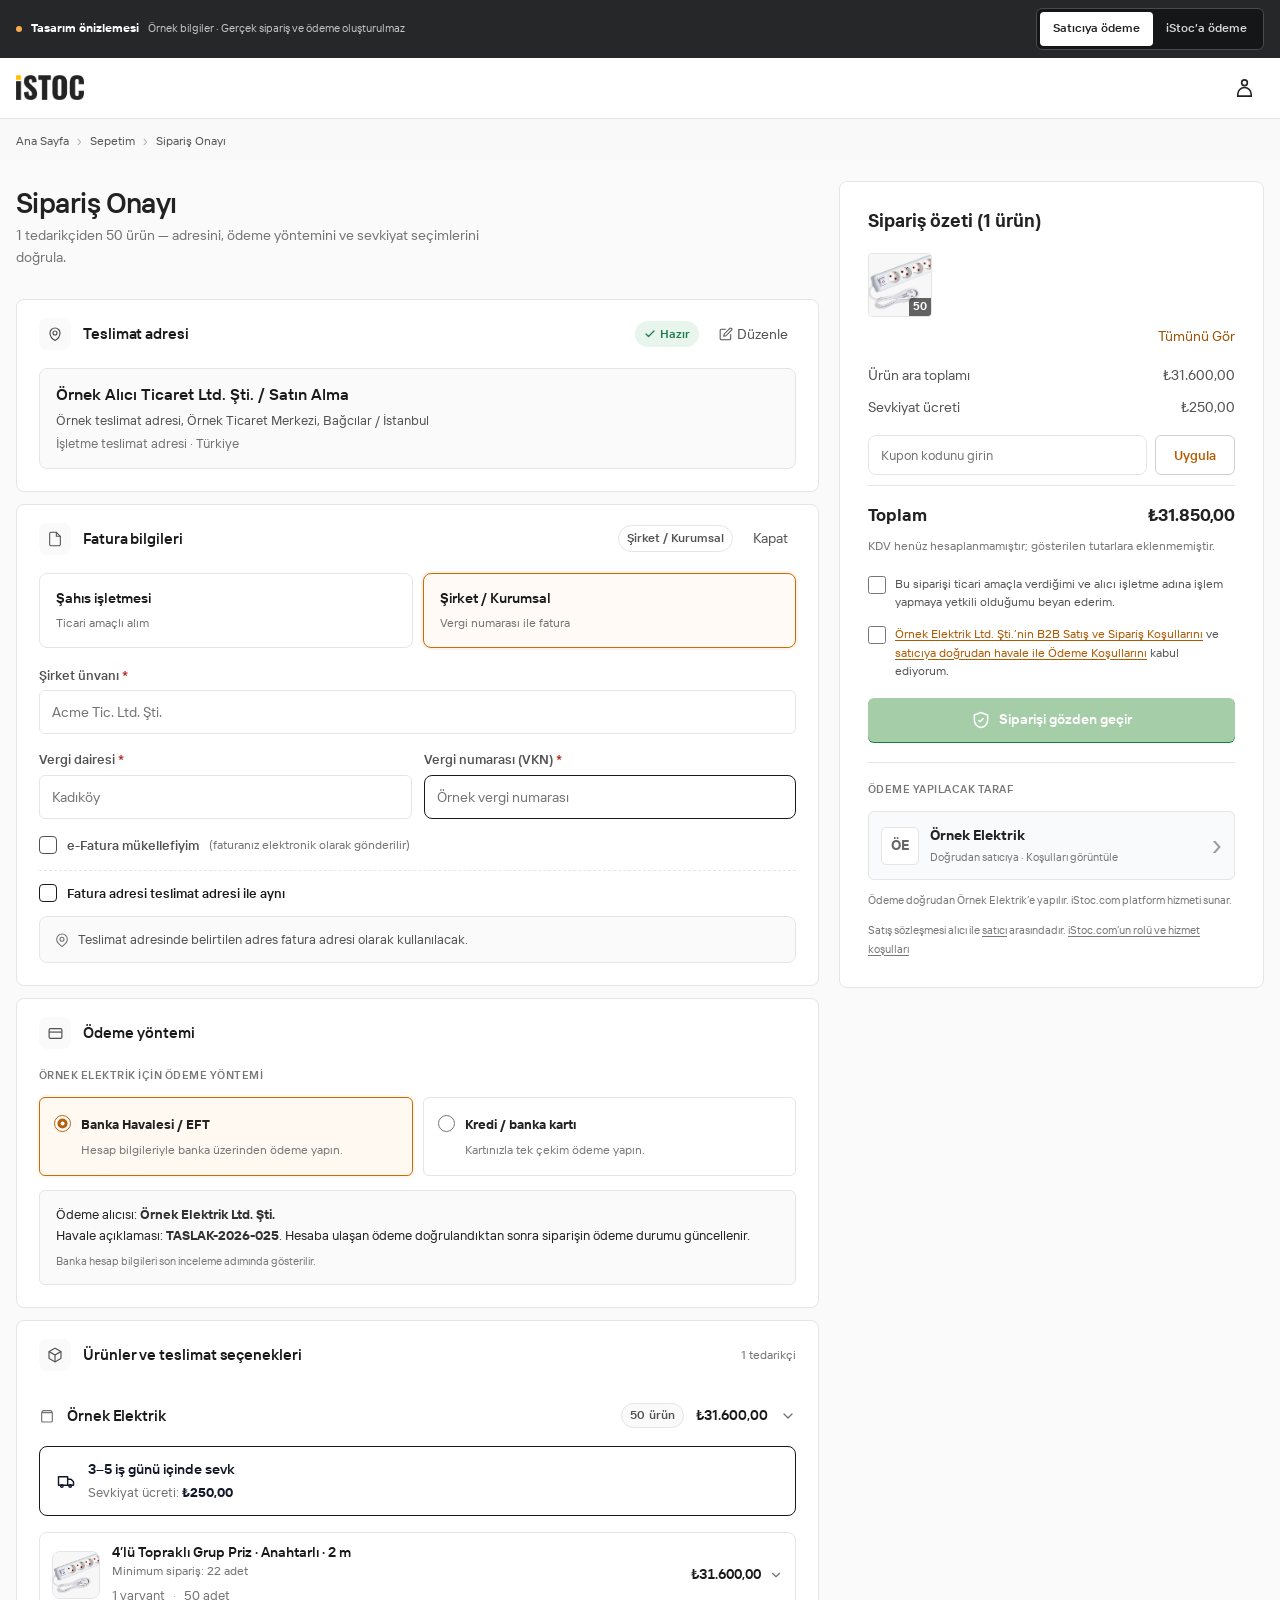
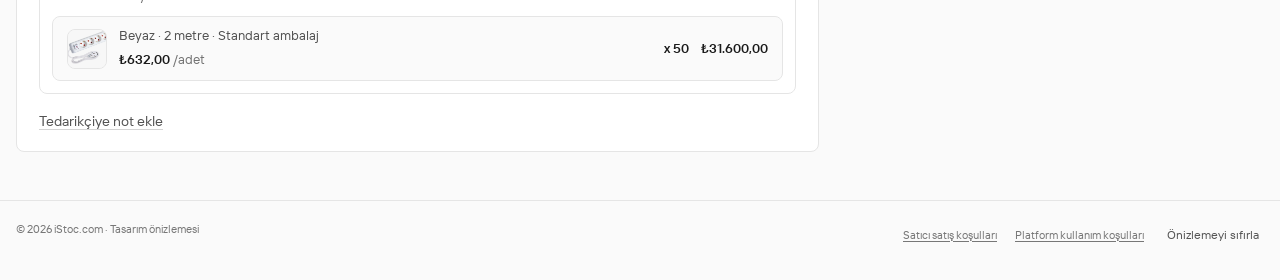
==== commit 25799b5e: "fix(preview): use iStoc brand spelling Co-Authored-By: Claude Fable 5.1 <noreply@anthropic.com>" ====
--- a/index.html
+++ b/index.html
@@ -1,4 +1,4 @@
-<!doctype html><html lang="tr"><head><meta charset="utf-8"><meta name="viewport" content="width=device-width,initial-scale=1"><meta name="robots" content="noindex,nofollow"><link rel="icon" href="assets/favicon.png"><link rel="stylesheet" href="assets/checkout-original.css"><link rel="stylesheet" href="preview.css?v=1.3"><title>Ödeme ve B2B sözleşmeler · İstoç tasarım önizlemesi</title></head><body><div class="demo-toolbar"><div><span class="preview-dot"></span><strong>Tasarım önizlemesi</strong><span class="toolbar-note">Örnek bilgiler · Gerçek sipariş ve ödeme oluşturulmaz</span></div><div class="demo-scenario" role="group" aria-label="Ödeme alıcısı senaryosu"><button data-scenario="seller" aria-pressed="true">Satıcıya ödeme</button><button data-scenario="istoc" aria-pressed="false">İstoç’a ödeme</button></div></div>
+<!doctype html><html lang="tr"><head><meta charset="utf-8"><meta name="viewport" content="width=device-width,initial-scale=1"><meta name="robots" content="noindex,nofollow"><link rel="icon" href="assets/favicon.png"><link rel="stylesheet" href="assets/checkout-original.css"><link rel="stylesheet" href="preview.css?v=1.4"><title>Ödeme ve B2B sözleşmeler · iStoc tasarım önizlemesi</title></head><body><div class="demo-toolbar"><div><span class="preview-dot"></span><strong>Tasarım önizlemesi</strong><span class="toolbar-note">Örnek bilgiler · Gerçek sipariş ve ödeme oluşturulmaz</span></div><div class="demo-scenario" role="group" aria-label="Ödeme alıcısı senaryosu"><button data-scenario="seller" aria-pressed="true">Satıcıya ödeme</button><button data-scenario="istoc" aria-pressed="false">iStoc’a ödeme</button></div></div>
     <header class="w-full bg-white border-b border-[#e5e5e5]">
       <div class="max-w-[1680px] mx-auto px-3 sm:px-4 h-[50px] sm:h-[60px] flex items-center justify-between">
         <a href="./" class="flex items-center shrink-0" aria-label="Ana Sayfa">
@@ -44,7 +44,7 @@
 
       <div class="checkout-section__content px-4 sm:px-[22px] pb-4 sm:pb-[22px]"><div class="co-addr-block p-3 sm:p-[14px_16px] bg-[#fafafa] rounded-md border border-[#e5e5e5]">
           <div class="co-addr-name font-semibold mb-0.5 sm:mb-1 text-[14px] sm:text-base text-[#1a1a1a]">Örnek Alıcı Ticaret Ltd. Şti. / Satın Alma</div>
-          <div class="co-addr-line text-[12px] sm:text-[13px] text-text-secondary leading-[1.5]" id="shipping-address-text">Örnek teslimat adresi, İstoç Ticaret Merkezi, Bağcılar / İstanbul</div>
+          <div class="co-addr-line text-[12px] sm:text-[13px] text-text-secondary leading-[1.5]" id="shipping-address-text">Örnek teslimat adresi, Örnek Ticaret Merkezi, Bağcılar / İstanbul</div>
           <div class="co-addr-line muted text-[12px] sm:text-[13px] text-text-tertiary mt-0.5">İşletme teslimat adresi · Türkiye</div>
         </div></div></section><section id="checkout-billing" class="checkout-section checkout-section--billing bg-white border border-[#e5e5e5] rounded-md overflow-hidden">
       <!-- Card head -->
@@ -348,10 +348,10 @@
 
       <!-- Ödeme yapılacak satıcı -->
       
-    <div class="demo-payee"><p class="demo-eyebrow">ÖDEME YAPILACAK TARAF</p><a class="demo-payee-card" href="belgeler/satici-havale-odeme.html" data-doc="payee" id="payee-card"><span class="payee-symbol">ÖE</span><span><strong id="payee-name">Örnek Elektrik</strong><small id="payee-kind">Satıcıya doğrudan ödeme</small></span><span class="payee-arrow">›</span></a><p id="payee-explanation" class="demo-role"></p><p class="demo-role">Satış sözleşmesi alıcı ile <a href="belgeler/satici-satis-kosullari.html" data-doc="sale">satıcı</a> arasındadır. <a href="belgeler/istoc-platform-kosullari.html" data-doc="platform">İstoç.com’un rolü ve hizmet koşulları</a></p></div>
-    </div>
-  
-        </div>
-      </div>
-    </div>
-  </main><footer class="demo-footer"><span>© 2026 İstoç.com · Tasarım önizlemesi</span><nav><a href="belgeler/satici-satis-kosullari.html" data-doc="sale">Satıcı satış koşulları</a><a href="belgeler/istoc-platform-kosullari.html" data-doc="platform">Platform kullanım koşulları</a><button class="demo-link-button" data-action="reset">Önizlemeyi sıfırla</button></nav></footer><dialog id="document-dialog" class="document-dialog" aria-labelledby="document-title"><div class="document-top"><div><span class="document-kicker" id="document-kicker">SÖZLEŞME ÖNİZLEMESİ</span><h2 id="document-title"></h2></div><button class="dialog-close" aria-label="Belgeyi kapat" data-close>×</button></div><div class="document-tools"><span id="document-meta">Sipariş TASLAK-2026-025 · Sürüm 1.2</span><div><a id="document-open" target="_blank" rel="noopener">Yeni sekmede aç ↗</a><button id="document-print">Yazdır</button><button id="document-download">HTML indir</button></div></div><div id="document-body" class="document-body"></div><div class="document-bottom"><span>Belgeyi açmak onay vermek anlamına gelmez.</span><button class="th-btn-outline" data-close>Ödemeye dön</button></div></dialog><dialog id="flow-dialog" class="flow-dialog" aria-labelledby="flow-title"><div class="document-top"><h2 id="flow-title"></h2><button class="dialog-close" aria-label="Pencereyi kapat" data-close>×</button></div><div class="flow-body" id="flow-body"></div></dialog><div class="demo-toast" id="toast" role="status" hidden></div><script id="demo-data" type="application/json">{"fixture":{"taxNote":"KDV henüz hesaplanmamıştır; gösterilen tutarlara eklenmemiştir.","seller":"Örnek Elektrik Ltd. Şti.","sellerShort":"Örnek Elektrik","buyer":"Örnek Alıcı Ticaret Ltd. Şti.","order":"TASLAK-2026-025","unit":632,"quantity":50,"shipping":250,"total":31850,"subtotal":31600,"image":"assets/urun.jpeg"},"documents":{"sale":{"title":"B2B Satış ve Sipariş Koşulları","file":"satici-satis-kosullari.html","body":"\u003cdiv class=\"document-notice\">\u003cstrong>Örnek belge\u003c/strong> Firma, hesap ve sipariş bilgileri tasarım amacıyla hazırlanmıştır. Bu metin yayıma hazır bir sözleşme değildir.\u003c/div>\u003cdiv class=\"document-facts\">\u003cdiv>\u003cspan>Satıcı\u003c/span>\u003cstrong>Örnek Elektrik Ltd. Şti.\u003c/strong>\u003c/div>\u003cdiv>\u003cspan>Alıcı\u003c/span>\u003cstrong>Örnek Alıcı Ticaret Ltd. Şti.\u003c/strong>\u003c/div>\u003cdiv>\u003cspan>Sipariş\u003c/span>\u003cstrong>TASLAK-2026-025\u003c/strong>\u003c/div>\u003cdiv>\u003cspan>Örnek toplam\u003c/span>\u003cstrong>₺31.850,00\u003c/strong>\u003c/div>\u003c/div>\u003cp>KDV henüz hesaplanmamıştır; gösterilen tutarlara eklenmemiştir.\u003c/p>\n \u003ch3>1. Taraflar ve ticari amaç\u003c/h3>\u003cp>Bu satışın tarafları, siparişte belirtilen \u003cstrong>Örnek Elektrik Ltd. Şti.\u003c/strong> (satıcı) ile \u003cstrong>Örnek Alıcı Ticaret Ltd. Şti.\u003c/strong> (alıcı) işletmeleridir. Alıcı, siparişi ticari veya mesleki amaçla verdiğini ve işletme adına işlem yapmaya yetkili olduğunu beyan eder.\u003c/p>\n \u003ch3>2. Siparişe özel koşullar\u003c/h3>\u003cdiv class=\"document-table-wrap\">\u003ctable>\u003cthead>\u003ctr>\u003cth>Ürün / özellik\u003c/th>\u003cth>Miktar\u003c/th>\u003cth>Birim fiyat\u003c/th>\u003cth>Bedel\u003c/th>\u003c/tr>\u003c/thead>\u003ctbody>\u003ctr>\u003ctd>4’lü topraklı grup priz\u003cbr>\u003csmall>Anahtarlı · Beyaz · 2 metre\u003c/small>\u003c/td>\u003ctd>50 adet\u003c/td>\u003ctd>₺632,00\u003c/td>\u003ctd>₺31.600,00\u003c/td>\u003c/tr>\u003ctr>\u003ctd colspan=\"3\">Sevkiyat bedeli\u003c/td>\u003ctd>₺250,00\u003c/td>\u003c/tr>\u003ctr>\u003cth colspan=\"3\">Toplam · örnek bedel\u003c/th>\u003cth>₺31.850,00\u003c/th>\u003c/tr>\u003c/tbody>\u003c/table>\u003c/div>\u003cp>KDV henüz hesaplanmamıştır; gösterilen tutarlara eklenmemiştir.\u003c/p>\n \u003cul>\u003cli>\u003cstrong>Sevkiyat:\u003c/strong> Ödeme teyidinden itibaren 3–5 iş günü içinde sevk. Bu süre kargonun varış tarihi değildir.\u003c/li>\u003cli>\u003cstrong>Teslim yeri:\u003c/strong> Siparişte seçilen işletme teslimat adresi, İstanbul / Türkiye.\u003c/li>\u003cli>\u003cstrong>Ambalaj:\u003c/strong> Standart ürün ambalajı; özel logo veya üretim talebi yoktur.\u003c/li>\u003cli>\u003cstrong>Ödeme:\u003c/strong> Peşin. Alıcının seçtiği yöntem ve tahsilat alıcısı, ayrı Ödeme Koşullarında gösterilir.\u003c/li>\u003cli>\u003cstrong>Özel koşul:\u003c/strong> Kısmi sevkiyat yapılması için alıcının ayrıca kabulü alınır.\u003c/li>\u003c/ul>\n \u003ch3>3. Satıcının genel satış koşulları\u003c/h3>\u003cp>Satıcı, ürünleri siparişte kabul edilen tanım, miktar ve özelliklere uygun olarak tedarik eder. Ürün, fiyat, miktar veya teslimat koşullarında değişiklik gerekiyorsa alıcıya yeni teklif sunulur; alıcının kabulü olmadan farklı koşullarla devam edilmez.\u003c/p>\n \u003ch3>4. Siparişin kesinleşmesi\u003c/h3>\u003cp>Bu tasarım örneğinde satıcının önceden sunduğu ürün, fiyat ve koşullar alıcıya teklif olarak gösterilir. Alıcının son inceleme ekranında \u003cstrong>“Siparişi onayla”\u003c/strong> eylemiyle aynı koşulları kabul etmesiyle satış sözleşmesinin kurulduğu model örneklenmiştir. Canlı uygulamadaki stok, satıcı kabulü ve ödeme sırası bu maddeyle uyumlu hale getirilmelidir.\u003c/p>\n \u003ch3>5. Teslimat, muayene ve uygunsuzluk\u003c/h3>\u003cp>Alıcı teslim aldığı ürünleri miktar, model ve görünür hasar bakımından kontrol eder. Eksik, yanlış veya hasarlı ürünü sipariş üzerinden satıcıya bildirir; varsa fotoğraf ve teslimat kaydını ekler. Gizli ayıp sonradan fark edildiğinde ayrıca bildirilir. Çözüm, sorunun niteliğine ve uygulanabilir hukuka göre tamamlama, onarım, değişim, bedel indirimi veya iade olabilir.\u003c/p>\n \u003ch3>6. Ticari iptal ve iade\u003c/h3>\u003cp>Bu örnek ticari politikada, sevkiyat başlamadan önce alıcının iptal talebi kabul edilir. Sevkiyat sonrasında yalnız fikir değişikliği nedeniyle iade, satıcının ayrıca kabulüne bağlıdır. Bu hüküm eksik teslim, ayıplı veya sözleşmeye aykırı ürüne ilişkin talepleri ortadan kaldırmaz. Gerçek satıcının seçtiği politika ve masrafları alıcı onayından önce bu bölümde somut olarak gösterilir.\u003c/p>\n \u003ch3>7. Belgelerin önceliği\u003c/h3>\u003cp>Tarafların karşılıklı kabul ettiği siparişe özel koşullar, değiştirdikleri genel satış hükümlerine göre önceliklidir. Satıcı genel koşullarını sonradan güncellediğinde tamamlanmış siparişin kabul edilen sürümü değişmez. Satıcı koşulları İstoç adına ek garanti veya ödeme taahhüdü oluşturamaz.\u003c/p>\n \u003ch3>8. İstoç’un rolü\u003c/h3>\u003cp>İstoç.com bu ürün satışının tarafı değildir; platform hizmeti sunar. İstoç üzerinden tahsilat seçildiğinde ayrıca ilgili Ödeme Koşulları uygulanır. İstoç’un kendi hizmetlerinden doğan yükümlülükleri saklıdır.\u003c/p>\n \u003ch3>9. Hukuk ve uyuşmazlık düzeni\u003c/h3>\u003cp>\u003cstrong>Taslakta tamamlanacak:\u003c/strong> Bu alıcı–satıcı satışına uygulanacak hukuk ve yetkili mahkeme veya tahkim düzeni. Platform işletmecisinin İngiltere’de bulunması, bu satış için tek başına hukuk seçimi oluşturmaz.\u003c/p>\u003cp>Bu koşullar, uygulanabilir mevzuat uyarınca sınırlandırılamayan hakları veya ilgili hizmet sağlayıcısının kendi hizmetlerinden doğan yükümlülüklerini ortadan kaldırmaz.\u003c/p>"},"seller_bank":{"title":"Satıcıya doğrudan havale ile ödeme koşulları","file":"satici-havale-odeme.html","owner":"seller","method":"bank","checkout":{"title":"Ödemeniz doğrudan satıcıya yapılacak","methodLabel":"Havale / EFT","payment":"₺31.850,00 tutarındaki havale ödemenizi doğrudan Örnek Elektrik Ltd. Şti.’nin banka hesabına yapacaksınız.","role":"Ürün, fatura ve teslimata ilişkin taleplerinizin muhatabı Örnek Elektrik Ltd. Şti.’dir. Satış sözleşmesi alıcı ile satıcı arasında kurulur. İstoç.com platform hizmeti sunar ve kendi hizmetlerinden doğan yükümlülükleri saklıdır.","consentLabel":"satıcıya doğrudan havale ile Ödeme Koşullarını"},"body":"\u003cdiv class=\"document-notice\">\u003cstrong>Örnek belge\u003c/strong> Firma, hesap ve sipariş bilgileri tasarım amacıyla hazırlanmıştır. Bu metin yayıma hazır bir sözleşme değildir.\u003c/div>\u003cdiv class=\"document-facts\">\u003cdiv>\u003cspan>Satıcı\u003c/span>\u003cstrong>Örnek Elektrik Ltd. Şti.\u003c/strong>\u003c/div>\u003cdiv>\u003cspan>Alıcı\u003c/span>\u003cstrong>Örnek Alıcı Ticaret Ltd. Şti.\u003c/strong>\u003c/div>\u003cdiv>\u003cspan>Sipariş\u003c/span>\u003cstrong>TASLAK-2026-025\u003c/strong>\u003c/div>\u003cdiv>\u003cspan>Örnek toplam\u003c/span>\u003cstrong>₺31.850,00\u003c/strong>\u003c/div>\u003c/div>\u003cp>KDV henüz hesaplanmamıştır; gösterilen tutarlara eklenmemiştir.\u003c/p>\u003cdiv class=\"document-highlight\">\u003cspan>Bu siparişte ödeme\u003c/span>\u003cstrong>Banka havalesi / EFT\u003c/strong>\u003cp>Tahsilatı alan: \u003cb>Örnek Elektrik Ltd. Şti.\u003c/b>\u003c/p>\u003c/div>\n \u003ch3>Bu ödemenin özeti\u003c/h3>\u003cp>\u003cstrong>Ödemeniz doğrudan satıcıya yapılacak\u003c/strong>\u003c/p>\u003cp>₺31.850,00 tutarındaki havale ödemenizi doğrudan Örnek Elektrik Ltd. Şti.’nin banka hesabına yapacaksınız.\u003c/p>\u003cp>Ürün, fatura ve teslimata ilişkin taleplerinizin muhatabı Örnek Elektrik Ltd. Şti.’dir. Satış sözleşmesi alıcı ile satıcı arasında kurulur. İstoç.com platform hizmeti sunar ve kendi hizmetlerinden doğan yükümlülükleri saklıdır.\u003c/p>\n \u003ch3>1. Satış ve tahsilatın tarafları\u003c/h3>\u003cp>Ürünün satıcısı \u003cstrong>Örnek Elektrik Ltd. Şti.\u003c/strong> olarak kalır. Ödeme doğrudan satıcı adına alınır. İstoç.com siparişin oluşturulması ve görüntülenmesi için platform hizmeti sunar.\u003c/p>\n \u003ch3>2. Tutar ve ödeme yöntemi\u003c/h3>\u003cp>Gösterilen ürün ve sevkiyat toplamı \u003cstrong>₺31.850,00\u003c/strong> tutarındadır. KDV henüz hesaplanmamıştır; gösterilen tutarlara eklenmemiştir. Platform tarafından bu örnek işlem için ek ödeme işlem ücreti alınmaz. Alıcının bankası veya kart kuruluşunun ayrıca uyguladığı kur/transfer ücretleri kendi tarifesine tabidir.\u003c/p>\n \u003ch3>3. Havale talimatı\u003c/h3>\u003cp>Alıcı, sipariş için gösterilen ve \u003cstrong>Örnek Elektrik Ltd. Şti.\u003c/strong> adına kayıtlı banka hesabına ödeme yapar. Açıklamaya \u003cstrong>TASLAK-2026-025\u003c/strong> sipariş numarası yazılır. Ödemenin belirtilen hesaba ulaştığı ve siparişle eşleştiği doğrulandığında ödeme durumu güncellenir. Dekont yüklenmesi tek başına tahsilatın gerçekleştiği anlamına gelmez.\u003c/p>\u003cp>Bu önizlemede gerçek IBAN veya banka hesabı bulunmaz. Canlı siparişte hesap sahibi, banka, IBAN/hesap numarası ve gerektiğinde SWIFT bilgileri açıkça gösterilir.\u003c/p>\n \u003ch3>4. Ödemenin siparişe işlenmesi\u003c/h3>\u003cp>Doğrulanan ödeme ilgili siparişe işlenir. Eksik veya eşleştirilemeyen ödemelerde alıcıya bilgi verilir.\u003c/p>\n \u003ch3>5. İptal, iade ve itirazlar\u003c/h3>\u003cp>Ürüne ilişkin talepler siparişe eklenen B2B Satış ve Sipariş Koşullarına göre değerlendirilir. İade hakkı veya kararı doğduğunda iade alıcısı ve hesap bilgileri doğrulanarak banka transferi yapılır. İadeyi gerçekleştirecek taraf, ödeme kaydı ve ilgili iade kararıyla birlikte açıkça belirtilir.\u003c/p>\n \u003ch3>6. İstoç’un hizmet kapsamı\u003c/h3>\u003cp>İstoç’un rolü platform hizmeti sunmaktır. Ürünün satışı ve teslim yükümlülüğü satıcıya aittir. Ödeme işleminin gerçekleştirilmesi, tek başına İstoç tarafından ayrıca bir teslimat veya koşulsuz para iadesi taahhüdü verildiği anlamına gelmez.\u003c/p>\u003cp>Bu koşullar, uygulanabilir mevzuat uyarınca sınırlandırılamayan hakları veya ilgili hizmet sağlayıcısının kendi hizmetlerinden doğan yükümlülüklerini ortadan kaldırmaz.\u003c/p>\n \u003ch3>7. Kayıt ve erişim\u003c/h3>\u003cp>Alıcının kabul ettiği ödeme yöntemi, ödeme alıcısı, tutar ve bu belgenin sürümü siparişe bağlı olarak kaydedilir. Değişiklik olursa yeni koşullar kabulden önce gösterilir. Bu örnekte hiçbir veri bir ödeme kuruluşuna gönderilmez.\u003c/p>"},"seller_card":{"title":"Satıcıya doğrudan kartla ödeme koşulları","file":"satici-kart-odeme.html","owner":"seller","method":"card","checkout":{"title":"Ödemeniz doğrudan satıcıya yapılacak","methodLabel":"Kredi / banka kartı","payment":"₺31.850,00 tutarındaki kart ödemeniz, Örnek Ödeme Kuruluşu aracılığıyla doğrudan Örnek Elektrik Ltd. Şti. adına alınacaktır.","role":"Ürün, fatura ve teslimata ilişkin taleplerinizin muhatabı Örnek Elektrik Ltd. Şti.’dir. Satış sözleşmesi alıcı ile satıcı arasında kurulur. İstoç.com platform hizmeti sunar ve kendi hizmetlerinden doğan yükümlülükleri saklıdır.","consentLabel":"satıcıya doğrudan kartla Ödeme Koşullarını"},"body":"\u003cdiv class=\"document-notice\">\u003cstrong>Örnek belge\u003c/strong> Firma, hesap ve sipariş bilgileri tasarım amacıyla hazırlanmıştır. Bu metin yayıma hazır bir sözleşme değildir.\u003c/div>\u003cdiv class=\"document-facts\">\u003cdiv>\u003cspan>Satıcı\u003c/span>\u003cstrong>Örnek Elektrik Ltd. Şti.\u003c/strong>\u003c/div>\u003cdiv>\u003cspan>Alıcı\u003c/span>\u003cstrong>Örnek Alıcı Ticaret Ltd. Şti.\u003c/strong>\u003c/div>\u003cdiv>\u003cspan>Sipariş\u003c/span>\u003cstrong>TASLAK-2026-025\u003c/strong>\u003c/div>\u003cdiv>\u003cspan>Örnek toplam\u003c/span>\u003cstrong>₺31.850,00\u003c/strong>\u003c/div>\u003c/div>\u003cp>KDV henüz hesaplanmamıştır; gösterilen tutarlara eklenmemiştir.\u003c/p>\u003cdiv class=\"document-highlight\">\u003cspan>Bu siparişte ödeme\u003c/span>\u003cstrong>Kredi / banka kartı · Tek çekim\u003c/strong>\u003cp>Tahsilatı alan: \u003cb>Örnek Elektrik Ltd. Şti.\u003c/b> · İşlemi yapan: \u003cb>Örnek Ödeme Kuruluşu\u003c/b>\u003c/p>\u003c/div>\n \u003ch3>Bu ödemenin özeti\u003c/h3>\u003cp>\u003cstrong>Ödemeniz doğrudan satıcıya yapılacak\u003c/strong>\u003c/p>\u003cp>₺31.850,00 tutarındaki kart ödemeniz, Örnek Ödeme Kuruluşu aracılığıyla doğrudan Örnek Elektrik Ltd. Şti. adına alınacaktır.\u003c/p>\u003cp>Ürün, fatura ve teslimata ilişkin taleplerinizin muhatabı Örnek Elektrik Ltd. Şti.’dir. Satış sözleşmesi alıcı ile satıcı arasında kurulur. İstoç.com platform hizmeti sunar ve kendi hizmetlerinden doğan yükümlülükleri saklıdır.\u003c/p>\n \u003ch3>1. Satış ve tahsilatın tarafları\u003c/h3>\u003cp>Ürünün satıcısı \u003cstrong>Örnek Elektrik Ltd. Şti.\u003c/strong> olarak kalır. Ödeme doğrudan satıcı adına alınır. İstoç.com siparişin oluşturulması ve görüntülenmesi için platform hizmeti sunar.\u003c/p>\n \u003ch3>2. Tutar ve ödeme yöntemi\u003c/h3>\u003cp>Gösterilen ürün ve sevkiyat toplamı \u003cstrong>₺31.850,00\u003c/strong> tutarındadır. KDV henüz hesaplanmamıştır; gösterilen tutarlara eklenmemiştir. Platform tarafından bu örnek işlem için ek ödeme işlem ücreti alınmaz. Alıcının bankası veya kart kuruluşunun ayrıca uyguladığı kur/transfer ücretleri kendi tarifesine tabidir.\u003c/p>\n \u003ch3>3. Kartla ödeme talimatı\u003c/h3>\u003cp>Alıcı, ödeme ekranında gösterilen tutarın kartından tek çekim tahsil edilmesi için talimat verir. İşlem, \u003cstrong>Örnek Ödeme Kuruluşu\u003c/strong> tarafından \u003cstrong>Örnek Elektrik Ltd. Şti.\u003c/strong> adına gerçekleştirilir. Banka gerekli görürse ek kimlik doğrulaması istenebilir. İşlem başarısız olursa ödeme tamamlanmış sayılmaz.\u003c/p>\u003cp>Kart ekstresinde görünecek işyeri açıklaması: \u003cstrong>ORNEK ELEKTRIK DEMO\u003c/strong>. Bu açıklama da gerçek ödeme sağlayıcısına göre kesinleştirilir.\u003c/p>\n \u003ch3>4. Ödemenin siparişe işlenmesi\u003c/h3>\u003cp>Doğrulanan ödeme ilgili siparişe işlenir. Eksik veya eşleştirilemeyen ödemelerde alıcıya bilgi verilir.\u003c/p>\n \u003ch3>5. İptal, iade ve itirazlar\u003c/h3>\u003cp>Ürüne ilişkin talepler siparişe eklenen B2B Satış ve Sipariş Koşullarına göre değerlendirilir. İade hakkı veya kararı doğduğunda iade işlemi, ödeme sağlayıcısının kuralları ve uygulanabilir mevzuat çerçevesinde kural olarak ödemenin yapıldığı karta başlatılır. Bankaya yansıma süresi bankaya bağlıdır. Alıcının banka/ödeme sağlayıcısı nezdinde sahip olduğu işlem itirazı hakları saklıdır.\u003c/p>\n \u003ch3>6. İstoç’un hizmet kapsamı\u003c/h3>\u003cp>İstoç’un rolü platform hizmeti sunmaktır. Ürünün satışı ve teslim yükümlülüğü satıcıya aittir. Ödeme işleminin gerçekleştirilmesi, tek başına İstoç tarafından ayrıca bir teslimat veya koşulsuz para iadesi taahhüdü verildiği anlamına gelmez.\u003c/p>\u003cp>Bu koşullar, uygulanabilir mevzuat uyarınca sınırlandırılamayan hakları veya ilgili hizmet sağlayıcısının kendi hizmetlerinden doğan yükümlülüklerini ortadan kaldırmaz.\u003c/p>\n \u003ch3>7. Kayıt ve erişim\u003c/h3>\u003cp>Alıcının kabul ettiği ödeme yöntemi, ödeme alıcısı, tutar ve bu belgenin sürümü siparişe bağlı olarak kaydedilir. Değişiklik olursa yeni koşullar kabulden önce gösterilir. Bu örnekte hiçbir veri bir ödeme kuruluşuna gönderilmez.\u003c/p>"},"istoc_bank":{"title":"İstoç.com üzerinden havale ile tahsilat ve ödeme koşulları","file":"istoc-havale-odeme.html","owner":"istoc","method":"bank","checkout":{"title":"Ödemeniz İstoç.com üzerinden alınacak","methodLabel":"Havale / EFT","payment":"₺31.850,00 tutarındaki havale ödemenizi satıcı adına tahsilat yapan İstoç.com işletmecisinin banka hesabına yapacaksınız.","role":"Ürünün satıcısı Örnek Elektrik Ltd. Şti.’dir. Satış sözleşmesi alıcı ile satıcı arasında kurulur. İstoç.com bu örnek modelde satıcı adına tahsilat yapar; kendi platform ve tahsilat hizmetlerinden doğan yükümlülükleri saklıdır.","consentLabel":"İstoç.com üzerinden havale ile Tahsilat ve Ödeme Koşullarını"},"body":"\u003cdiv class=\"document-notice\">\u003cstrong>Örnek belge\u003c/strong> Firma, hesap ve sipariş bilgileri tasarım amacıyla hazırlanmıştır. Bu metin yayıma hazır bir sözleşme değildir.\u003c/div>\u003cdiv class=\"document-facts\">\u003cdiv>\u003cspan>Satıcı\u003c/span>\u003cstrong>Örnek Elektrik Ltd. Şti.\u003c/strong>\u003c/div>\u003cdiv>\u003cspan>Alıcı\u003c/span>\u003cstrong>Örnek Alıcı Ticaret Ltd. Şti.\u003c/strong>\u003c/div>\u003cdiv>\u003cspan>Sipariş\u003c/span>\u003cstrong>TASLAK-2026-025\u003c/strong>\u003c/div>\u003cdiv>\u003cspan>Örnek toplam\u003c/span>\u003cstrong>₺31.850,00\u003c/strong>\u003c/div>\u003c/div>\u003cp>KDV henüz hesaplanmamıştır; gösterilen tutarlara eklenmemiştir.\u003c/p>\u003cdiv class=\"document-highlight\">\u003cspan>Bu siparişte ödeme\u003c/span>\u003cstrong>Banka havalesi / EFT\u003c/strong>\u003cp>Tahsilatı alan: \u003cb>İstoç.com işletmecisi\u003c/b>\u003c/p>\u003c/div>\n \u003ch3>Bu ödemenin özeti\u003c/h3>\u003cp>\u003cstrong>Ödemeniz İstoç.com üzerinden alınacak\u003c/strong>\u003c/p>\u003cp>₺31.850,00 tutarındaki havale ödemenizi satıcı adına tahsilat yapan İstoç.com işletmecisinin banka hesabına yapacaksınız.\u003c/p>\u003cp>Ürünün satıcısı Örnek Elektrik Ltd. Şti.’dir. Satış sözleşmesi alıcı ile satıcı arasında kurulur. İstoç.com bu örnek modelde satıcı adına tahsilat yapar; kendi platform ve tahsilat hizmetlerinden doğan yükümlülükleri saklıdır.\u003c/p>\n \u003ch3>1. Satış ve tahsilatın tarafları\u003c/h3>\u003cp>Ürünün satıcısı \u003cstrong>Örnek Elektrik Ltd. Şti.\u003c/strong> olarak kalır. Bu örnek modelde İstoç işletmecisi, satıcının verdiği tahsilat yetkisi kapsamında satış bedelini satıcı adına alır. Bu yetki ve gerçek ödeme hizmeti modeli canlı kullanımdan önce ilgili sözleşmelerde doğrulanmalıdır.\u003c/p>\n \u003ch3>2. Tutar ve ödeme yöntemi\u003c/h3>\u003cp>Gösterilen ürün ve sevkiyat toplamı \u003cstrong>₺31.850,00\u003c/strong> tutarındadır. KDV henüz hesaplanmamıştır; gösterilen tutarlara eklenmemiştir. Platform tarafından bu örnek işlem için ek ödeme işlem ücreti alınmaz. Alıcının bankası veya kart kuruluşunun ayrıca uyguladığı kur/transfer ücretleri kendi tarifesine tabidir.\u003c/p>\n \u003ch3>3. Havale talimatı\u003c/h3>\u003cp>Alıcı, sipariş için gösterilen ve \u003cstrong>İstoç.com işletmecisi\u003c/strong> adına kayıtlı banka hesabına ödeme yapar. Açıklamaya \u003cstrong>TASLAK-2026-025\u003c/strong> sipariş numarası yazılır. Ödemenin belirtilen hesaba ulaştığı ve siparişle eşleştiği doğrulandığında ödeme durumu güncellenir. Dekont yüklenmesi tek başına tahsilatın gerçekleştiği anlamına gelmez.\u003c/p>\u003cp>Bu önizlemede gerçek IBAN veya banka hesabı bulunmaz. Canlı siparişte hesap sahibi, banka, IBAN/hesap numarası ve gerektiğinde SWIFT bilgileri açıkça gösterilir.\u003c/p>\n \u003ch3>4. Ödemenin siparişe işlenmesi\u003c/h3>\u003cp>Bu taslakta, satıcının yetkilendirdiği tahsilat alıcısına yapılan ve doğrulanan ödeme, ödendiği tutar kadar satıcıya karşı ödeme borcunun ifası olarak kabul edilir. Satıcıya aktarım süreci alıcıdan aynı bedelin ikinci kez istenmesine gerekçe oluşturmaz. Bu hüküm gerçek tahsilat yetkisiyle birlikte değerlendirilmelidir.\u003c/p>\n \u003ch3>5. İptal, iade ve itirazlar\u003c/h3>\u003cp>Ürüne ilişkin talepler siparişe eklenen B2B Satış ve Sipariş Koşullarına göre değerlendirilir. İade hakkı veya kararı doğduğunda iade alıcısı ve hesap bilgileri doğrulanarak banka transferi yapılır. İadeyi gerçekleştirecek taraf, ödeme kaydı ve ilgili iade kararıyla birlikte açıkça belirtilir.\u003c/p>\n \u003ch3>6. İstoç’un hizmet kapsamı\u003c/h3>\u003cp>İstoç’un rolü platform hizmeti ve burada açıklanan tahsilat sürecidir. Ürünün satışı ve teslim yükümlülüğü satıcıya aittir. Ödeme işleminin gerçekleştirilmesi, tek başına İstoç tarafından ayrıca bir teslimat veya koşulsuz para iadesi taahhüdü verildiği anlamına gelmez.\u003c/p>\u003cp>Bu koşullar, uygulanabilir mevzuat uyarınca sınırlandırılamayan hakları veya ilgili hizmet sağlayıcısının kendi hizmetlerinden doğan yükümlülüklerini ortadan kaldırmaz.\u003c/p>\n \u003ch3>7. Kayıt ve erişim\u003c/h3>\u003cp>Alıcının kabul ettiği ödeme yöntemi, ödeme alıcısı, tutar ve bu belgenin sürümü siparişe bağlı olarak kaydedilir. Değişiklik olursa yeni koşullar kabulden önce gösterilir. Bu örnekte hiçbir veri bir ödeme kuruluşuna gönderilmez.\u003c/p>"},"istoc_card":{"title":"İstoç.com üzerinden kartla tahsilat ve ödeme koşulları","file":"istoc-kart-odeme.html","owner":"istoc","method":"card","checkout":{"title":"Ödemeniz İstoç.com üzerinden alınacak","methodLabel":"Kredi / banka kartı","payment":"₺31.850,00 tutarındaki kart ödemeniz, Örnek Ödeme Kuruluşu aracılığıyla İstoç.com tarafından Örnek Elektrik Ltd. Şti. adına tahsil edilecektir.","role":"Ürünün satıcısı Örnek Elektrik Ltd. Şti.’dir. Satış sözleşmesi alıcı ile satıcı arasında kurulur. İstoç.com bu örnek modelde satıcı adına tahsilat yapar; kendi platform ve tahsilat hizmetlerinden doğan yükümlülükleri saklıdır.","consentLabel":"İstoç.com üzerinden kartla Tahsilat ve Ödeme Koşullarını"},"body":"\u003cdiv class=\"document-notice\">\u003cstrong>Örnek belge\u003c/strong> Firma, hesap ve sipariş bilgileri tasarım amacıyla hazırlanmıştır. Bu metin yayıma hazır bir sözleşme değildir.\u003c/div>\u003cdiv class=\"document-facts\">\u003cdiv>\u003cspan>Satıcı\u003c/span>\u003cstrong>Örnek Elektrik Ltd. Şti.\u003c/strong>\u003c/div>\u003cdiv>\u003cspan>Alıcı\u003c/span>\u003cstrong>Örnek Alıcı Ticaret Ltd. Şti.\u003c/strong>\u003c/div>\u003cdiv>\u003cspan>Sipariş\u003c/span>\u003cstrong>TASLAK-2026-025\u003c/strong>\u003c/div>\u003cdiv>\u003cspan>Örnek toplam\u003c/span>\u003cstrong>₺31.850,00\u003c/strong>\u003c/div>\u003c/div>\u003cp>KDV henüz hesaplanmamıştır; gösterilen tutarlara eklenmemiştir.\u003c/p>\u003cdiv class=\"document-highlight\">\u003cspan>Bu siparişte ödeme\u003c/span>\u003cstrong>Kredi / banka kartı · Tek çekim\u003c/strong>\u003cp>Tahsilatı alan: \u003cb>İstoç.com işletmecisi\u003c/b> · İşlemi yapan: \u003cb>Örnek Ödeme Kuruluşu\u003c/b>\u003c/p>\u003c/div>\n \u003ch3>Bu ödemenin özeti\u003c/h3>\u003cp>\u003cstrong>Ödemeniz İstoç.com üzerinden alınacak\u003c/strong>\u003c/p>\u003cp>₺31.850,00 tutarındaki kart ödemeniz, Örnek Ödeme Kuruluşu aracılığıyla İstoç.com tarafından Örnek Elektrik Ltd. Şti. adına tahsil edilecektir.\u003c/p>\u003cp>Ürünün satıcısı Örnek Elektrik Ltd. Şti.’dir. Satış sözleşmesi alıcı ile satıcı arasında kurulur. İstoç.com bu örnek modelde satıcı adına tahsilat yapar; kendi platform ve tahsilat hizmetlerinden doğan yükümlülükleri saklıdır.\u003c/p>\n \u003ch3>1. Satış ve tahsilatın tarafları\u003c/h3>\u003cp>Ürünün satıcısı \u003cstrong>Örnek Elektrik Ltd. Şti.\u003c/strong> olarak kalır. Bu örnek modelde İstoç işletmecisi, satıcının verdiği tahsilat yetkisi kapsamında satış bedelini satıcı adına alır. Bu yetki ve gerçek ödeme hizmeti modeli canlı kullanımdan önce ilgili sözleşmelerde doğrulanmalıdır.\u003c/p>\n \u003ch3>2. Tutar ve ödeme yöntemi\u003c/h3>\u003cp>Gösterilen ürün ve sevkiyat toplamı \u003cstrong>₺31.850,00\u003c/strong> tutarındadır. KDV henüz hesaplanmamıştır; gösterilen tutarlara eklenmemiştir. Platform tarafından bu örnek işlem için ek ödeme işlem ücreti alınmaz. Alıcının bankası veya kart kuruluşunun ayrıca uyguladığı kur/transfer ücretleri kendi tarifesine tabidir.\u003c/p>\n \u003ch3>3. Kartla ödeme talimatı\u003c/h3>\u003cp>Alıcı, ödeme ekranında gösterilen tutarın kartından tek çekim tahsil edilmesi için talimat verir. İşlem, \u003cstrong>Örnek Ödeme Kuruluşu\u003c/strong> tarafından \u003cstrong>İstoç.com işletmecisi\u003c/strong> adına gerçekleştirilir. Banka gerekli görürse ek kimlik doğrulaması istenebilir. İşlem başarısız olursa ödeme tamamlanmış sayılmaz.\u003c/p>\u003cp>Kart ekstresinde görünecek işyeri açıklaması: \u003cstrong>ISTOC DEMO\u003c/strong>. Bu açıklama da gerçek ödeme sağlayıcısına göre kesinleştirilir.\u003c/p>\n \u003ch3>4. Ödemenin siparişe işlenmesi\u003c/h3>\u003cp>Bu taslakta, satıcının yetkilendirdiği tahsilat alıcısına yapılan ve doğrulanan ödeme, ödendiği tutar kadar satıcıya karşı ödeme borcunun ifası olarak kabul edilir. Satıcıya aktarım süreci alıcıdan aynı bedelin ikinci kez istenmesine gerekçe oluşturmaz. Bu hüküm gerçek tahsilat yetkisiyle birlikte değerlendirilmelidir.\u003c/p>\n \u003ch3>5. İptal, iade ve itirazlar\u003c/h3>\u003cp>Ürüne ilişkin talepler siparişe eklenen B2B Satış ve Sipariş Koşullarına göre değerlendirilir. İade hakkı veya kararı doğduğunda iade işlemi, ödeme sağlayıcısının kuralları ve uygulanabilir mevzuat çerçevesinde kural olarak ödemenin yapıldığı karta başlatılır. Bankaya yansıma süresi bankaya bağlıdır. Alıcının banka/ödeme sağlayıcısı nezdinde sahip olduğu işlem itirazı hakları saklıdır.\u003c/p>\n \u003ch3>6. İstoç’un hizmet kapsamı\u003c/h3>\u003cp>İstoç’un rolü platform hizmeti ve burada açıklanan tahsilat sürecidir. Ürünün satışı ve teslim yükümlülüğü satıcıya aittir. Ödeme işleminin gerçekleştirilmesi, tek başına İstoç tarafından ayrıca bir teslimat veya koşulsuz para iadesi taahhüdü verildiği anlamına gelmez.\u003c/p>\u003cp>Bu koşullar, uygulanabilir mevzuat uyarınca sınırlandırılamayan hakları veya ilgili hizmet sağlayıcısının kendi hizmetlerinden doğan yükümlülüklerini ortadan kaldırmaz.\u003c/p>\n \u003ch3>7. Kayıt ve erişim\u003c/h3>\u003cp>Alıcının kabul ettiği ödeme yöntemi, ödeme alıcısı, tutar ve bu belgenin sürümü siparişe bağlı olarak kaydedilir. Değişiklik olursa yeni koşullar kabulden önce gösterilir. Bu örnekte hiçbir veri bir ödeme kuruluşuna gönderilmez.\u003c/p>"},"platform":{"title":"İstoç.com Platform Kullanım Koşulları","file":"istoc-platform-kosullari.html","body":"\u003cdiv class=\"document-notice\">\u003cstrong>Örnek belge\u003c/strong> Firma, hesap ve sipariş bilgileri tasarım amacıyla hazırlanmıştır. Bu metin yayıma hazır bir sözleşme değildir.\u003c/div>\u003cdiv class=\"document-highlight\">\u003cspan>Bu belgenin tarafları\u003c/span>\u003cstrong>İstoç.com işletmecisi ↔ platform kullanıcısı\u003c/strong>\u003cp>Ürün satış koşullarından ayrı platform hizmet ilişkisi.\u003c/p>\u003c/div>\u003ch3>1. Platform işletmecisi\u003c/h3>\u003cp>İstoç.com markasını işleten İngiltere merkezli şirketin tam sicil unvanı, Companies House kayıt numarası ve kayıtlı adresi gerçek belgede yer alacaktır. Bu önizlemede şirket sicil bilgileri kullanılmamıştır.\u003c/p>\u003ch3>2. Sunulan hizmet\u003c/h3>\u003cp>İstoç.com, işletmelerin ürünleri incelemesine, satıcılarla iletişim kurmasına, sipariş oluşturmasına ve sipariş bilgilerini takip etmesine imkân sağlayan B2B pazaryeridir. Platform, kullanıcıya sunduğu kendi hizmetlerinden sorumludur.\u003c/p>\u003ch3>3. Ürün satışının tarafları\u003c/h3>\u003cp>Ürün satış sözleşmesi, siparişte açıkça belirtilen alıcı işletme ile satıcı işletme arasında kurulur. Satıcının kimliği, ürün özellikleri ve satış koşulları siparişin onayından önce gösterilir.\u003c/p>\u003ch3>4. Ödeme yöntemleri ve tahsilat alıcısı\u003c/h3>\u003cp>Ödeme sayfasında doğrudan satıcıya veya İstoç üzerinden ödeme senaryosu gösterilir. Her işlemde ödeme yöntemi, tahsilatı alan kuruluş ve varsa ödeme sağlayıcısı açıkça belirtilir. İstoç üzerinden tahsilat modelinde gerçek yetki, sağlayıcı sözleşmeleri ve gerekli hukuki değerlendirme tamamlanmalıdır. Bir ödeme yöntemi sunulması, İstoç’u kendiliğinden ürün satıcısı yapmaz.\u003c/p>\u003ch3>5. Hesap ve işletme bilgileri\u003c/h3>\u003cp>Kullanıcı işletme ve temsil bilgilerini doğru ve güncel tutar. Hesabını yetkisiz kullanıma karşı korur. İşlemlerin ticari niteliği ve temsil yetkisi gerektiğinde doğrulanır.\u003c/p>\u003ch3>6. Destek ve sorumluluk\u003c/h3>\u003cp>Ürünle ilgili talepler ilgili satıcıya; platformun işleyişi ve kendi hizmetleriyle ilgili talepler İstoç’a yöneltilir. Tahsilatla ilgili talepler ödeme kaydında belirtilen tarafa ve gerektiğinde ödeme sağlayıcısına iletilir. İstoç’un destek sunması, satıcı adına sınırsız ürün garantisi verdiği anlamına gelmez.\u003c/p>\u003cp>Bu koşullar, uygulanabilir mevzuat uyarınca sınırlandırılamayan hakları veya ilgili hizmet sağlayıcısının kendi hizmetlerinden doğan yükümlülüklerini ortadan kaldırmaz.\u003c/p>\u003ch3>7. Kabul ve sürüm\u003c/h3>\u003cp>Platform koşulları üyelik sırasında ve yeniden kabul gerektiren değişikliklerde onaya sunulur. Sipariş sırasında ayrıca satıcının o siparişe ait koşulları ile seçilen ödeme yönteminin koşulları gösterilir. Sonradan yapılan güncelleme geçmiş siparişe ait kabul edilmiş belgeyi değiştirmez.\u003c/p>\u003ch3>8. Hukuk incelemesinde tamamlanacak alanlar\u003c/h3>\u003cp>Gerçek işletmeci sicil bilgileri, sunulan ödeme hizmetinin kapsamı ve varsa ücretleri, veri koruma bildirimleri, platform sözleşmesine uygulanacak hukuk ve yetkili uyuşmazlık mercii nihai metinde tamamlanmalıdır. İngiltere ve Galler hukuku platform sözleşmesi için değerlendirme seçeneğidir; bu örnek belge otomatik bir hukuk seçimi yapmaz.\u003c/p>"}},"version":"1.2"}</script><script src="app.js?v=1.3"></script></body></html>+    <div class="demo-payee"><p class="demo-eyebrow">ÖDEME YAPILACAK TARAF</p><a class="demo-payee-card" href="belgeler/satici-havale-odeme.html" data-doc="payee" id="payee-card"><span class="payee-symbol">ÖE</span><span><strong id="payee-name">Örnek Elektrik</strong><small id="payee-kind">Satıcıya doğrudan ödeme</small></span><span class="payee-arrow">›</span></a><p id="payee-explanation" class="demo-role"></p><p class="demo-role">Satış sözleşmesi alıcı ile <a href="belgeler/satici-satis-kosullari.html" data-doc="sale">satıcı</a> arasındadır. <a href="belgeler/istoc-platform-kosullari.html" data-doc="platform">iStoc.com’un rolü ve hizmet koşulları</a></p></div>
+    </div>
+  
+        </div>
+      </div>
+    </div>
+  </main><footer class="demo-footer"><span>© 2026 iStoc.com · Tasarım önizlemesi</span><nav><a href="belgeler/satici-satis-kosullari.html" data-doc="sale">Satıcı satış koşulları</a><a href="belgeler/istoc-platform-kosullari.html" data-doc="platform">Platform kullanım koşulları</a><button class="demo-link-button" data-action="reset">Önizlemeyi sıfırla</button></nav></footer><dialog id="document-dialog" class="document-dialog" aria-labelledby="document-title"><div class="document-top"><div><span class="document-kicker" id="document-kicker">SÖZLEŞME ÖNİZLEMESİ</span><h2 id="document-title"></h2></div><button class="dialog-close" aria-label="Belgeyi kapat" data-close>×</button></div><div class="document-tools"><span id="document-meta">Sipariş TASLAK-2026-025 · Sürüm 1.2</span><div><a id="document-open" target="_blank" rel="noopener">Yeni sekmede aç ↗</a><button id="document-print">Yazdır</button><button id="document-download">HTML indir</button></div></div><div id="document-body" class="document-body"></div><div class="document-bottom"><span>Belgeyi açmak onay vermek anlamına gelmez.</span><button class="th-btn-outline" data-close>Ödemeye dön</button></div></dialog><dialog id="flow-dialog" class="flow-dialog" aria-labelledby="flow-title"><div class="document-top"><h2 id="flow-title"></h2><button class="dialog-close" aria-label="Pencereyi kapat" data-close>×</button></div><div class="flow-body" id="flow-body"></div></dialog><div class="demo-toast" id="toast" role="status" hidden></div><script id="demo-data" type="application/json">{"fixture":{"taxNote":"KDV henüz hesaplanmamıştır; gösterilen tutarlara eklenmemiştir.","seller":"Örnek Elektrik Ltd. Şti.","sellerShort":"Örnek Elektrik","buyer":"Örnek Alıcı Ticaret Ltd. Şti.","order":"TASLAK-2026-025","unit":632,"quantity":50,"shipping":250,"total":31850,"subtotal":31600,"image":"assets/urun.jpeg"},"documents":{"sale":{"title":"B2B Satış ve Sipariş Koşulları","file":"satici-satis-kosullari.html","body":"\u003cdiv class=\"document-notice\">\u003cstrong>Örnek belge\u003c/strong> Firma, hesap ve sipariş bilgileri tasarım amacıyla hazırlanmıştır. Bu metin yayıma hazır bir sözleşme değildir.\u003c/div>\u003cdiv class=\"document-facts\">\u003cdiv>\u003cspan>Satıcı\u003c/span>\u003cstrong>Örnek Elektrik Ltd. Şti.\u003c/strong>\u003c/div>\u003cdiv>\u003cspan>Alıcı\u003c/span>\u003cstrong>Örnek Alıcı Ticaret Ltd. Şti.\u003c/strong>\u003c/div>\u003cdiv>\u003cspan>Sipariş\u003c/span>\u003cstrong>TASLAK-2026-025\u003c/strong>\u003c/div>\u003cdiv>\u003cspan>Örnek toplam\u003c/span>\u003cstrong>₺31.850,00\u003c/strong>\u003c/div>\u003c/div>\u003cp>KDV henüz hesaplanmamıştır; gösterilen tutarlara eklenmemiştir.\u003c/p>\n \u003ch3>1. Taraflar ve ticari amaç\u003c/h3>\u003cp>Bu satışın tarafları, siparişte belirtilen \u003cstrong>Örnek Elektrik Ltd. Şti.\u003c/strong> (satıcı) ile \u003cstrong>Örnek Alıcı Ticaret Ltd. Şti.\u003c/strong> (alıcı) işletmeleridir. Alıcı, siparişi ticari veya mesleki amaçla verdiğini ve işletme adına işlem yapmaya yetkili olduğunu beyan eder.\u003c/p>\n \u003ch3>2. Siparişe özel koşullar\u003c/h3>\u003cdiv class=\"document-table-wrap\">\u003ctable>\u003cthead>\u003ctr>\u003cth>Ürün / özellik\u003c/th>\u003cth>Miktar\u003c/th>\u003cth>Birim fiyat\u003c/th>\u003cth>Bedel\u003c/th>\u003c/tr>\u003c/thead>\u003ctbody>\u003ctr>\u003ctd>4’lü topraklı grup priz\u003cbr>\u003csmall>Anahtarlı · Beyaz · 2 metre\u003c/small>\u003c/td>\u003ctd>50 adet\u003c/td>\u003ctd>₺632,00\u003c/td>\u003ctd>₺31.600,00\u003c/td>\u003c/tr>\u003ctr>\u003ctd colspan=\"3\">Sevkiyat bedeli\u003c/td>\u003ctd>₺250,00\u003c/td>\u003c/tr>\u003ctr>\u003cth colspan=\"3\">Toplam · örnek bedel\u003c/th>\u003cth>₺31.850,00\u003c/th>\u003c/tr>\u003c/tbody>\u003c/table>\u003c/div>\u003cp>KDV henüz hesaplanmamıştır; gösterilen tutarlara eklenmemiştir.\u003c/p>\n \u003cul>\u003cli>\u003cstrong>Sevkiyat:\u003c/strong> Ödeme teyidinden itibaren 3–5 iş günü içinde sevk. Bu süre kargonun varış tarihi değildir.\u003c/li>\u003cli>\u003cstrong>Teslim yeri:\u003c/strong> Siparişte seçilen işletme teslimat adresi, İstanbul / Türkiye.\u003c/li>\u003cli>\u003cstrong>Ambalaj:\u003c/strong> Standart ürün ambalajı; özel logo veya üretim talebi yoktur.\u003c/li>\u003cli>\u003cstrong>Ödeme:\u003c/strong> Peşin. Alıcının seçtiği yöntem ve tahsilat alıcısı, ayrı Ödeme Koşullarında gösterilir.\u003c/li>\u003cli>\u003cstrong>Özel koşul:\u003c/strong> Kısmi sevkiyat yapılması için alıcının ayrıca kabulü alınır.\u003c/li>\u003c/ul>\n \u003ch3>3. Satıcının genel satış koşulları\u003c/h3>\u003cp>Satıcı, ürünleri siparişte kabul edilen tanım, miktar ve özelliklere uygun olarak tedarik eder. Ürün, fiyat, miktar veya teslimat koşullarında değişiklik gerekiyorsa alıcıya yeni teklif sunulur; alıcının kabulü olmadan farklı koşullarla devam edilmez.\u003c/p>\n \u003ch3>4. Siparişin kesinleşmesi\u003c/h3>\u003cp>Bu tasarım örneğinde satıcının önceden sunduğu ürün, fiyat ve koşullar alıcıya teklif olarak gösterilir. Alıcının son inceleme ekranında \u003cstrong>“Siparişi onayla”\u003c/strong> eylemiyle aynı koşulları kabul etmesiyle satış sözleşmesinin kurulduğu model örneklenmiştir. Canlı uygulamadaki stok, satıcı kabulü ve ödeme sırası bu maddeyle uyumlu hale getirilmelidir.\u003c/p>\n \u003ch3>5. Teslimat, muayene ve uygunsuzluk\u003c/h3>\u003cp>Alıcı teslim aldığı ürünleri miktar, model ve görünür hasar bakımından kontrol eder. Eksik, yanlış veya hasarlı ürünü sipariş üzerinden satıcıya bildirir; varsa fotoğraf ve teslimat kaydını ekler. Gizli ayıp sonradan fark edildiğinde ayrıca bildirilir. Çözüm, sorunun niteliğine ve uygulanabilir hukuka göre tamamlama, onarım, değişim, bedel indirimi veya iade olabilir.\u003c/p>\n \u003ch3>6. Ticari iptal ve iade\u003c/h3>\u003cp>Bu örnek ticari politikada, sevkiyat başlamadan önce alıcının iptal talebi kabul edilir. Sevkiyat sonrasında yalnız fikir değişikliği nedeniyle iade, satıcının ayrıca kabulüne bağlıdır. Bu hüküm eksik teslim, ayıplı veya sözleşmeye aykırı ürüne ilişkin talepleri ortadan kaldırmaz. Gerçek satıcının seçtiği politika ve masrafları alıcı onayından önce bu bölümde somut olarak gösterilir.\u003c/p>\n \u003ch3>7. Belgelerin önceliği\u003c/h3>\u003cp>Tarafların karşılıklı kabul ettiği siparişe özel koşullar, değiştirdikleri genel satış hükümlerine göre önceliklidir. Satıcı genel koşullarını sonradan güncellediğinde tamamlanmış siparişin kabul edilen sürümü değişmez. Satıcı koşulları iStoc adına ek garanti veya ödeme taahhüdü oluşturamaz.\u003c/p>\n \u003ch3>8. iStoc’un rolü\u003c/h3>\u003cp>iStoc.com bu ürün satışının tarafı değildir; platform hizmeti sunar. iStoc üzerinden tahsilat seçildiğinde ayrıca ilgili Ödeme Koşulları uygulanır. iStoc’un kendi hizmetlerinden doğan yükümlülükleri saklıdır.\u003c/p>\n \u003ch3>9. Hukuk ve uyuşmazlık düzeni\u003c/h3>\u003cp>\u003cstrong>Taslakta tamamlanacak:\u003c/strong> Bu alıcı–satıcı satışına uygulanacak hukuk ve yetkili mahkeme veya tahkim düzeni. Platform işletmecisinin İngiltere’de bulunması, bu satış için tek başına hukuk seçimi oluşturmaz.\u003c/p>\u003cp>Bu koşullar, uygulanabilir mevzuat uyarınca sınırlandırılamayan hakları veya ilgili hizmet sağlayıcısının kendi hizmetlerinden doğan yükümlülüklerini ortadan kaldırmaz.\u003c/p>"},"seller_bank":{"title":"Satıcıya doğrudan havale ile ödeme koşulları","file":"satici-havale-odeme.html","owner":"seller","method":"bank","checkout":{"title":"Ödemeniz doğrudan satıcıya yapılacak","methodLabel":"Havale / EFT","payment":"₺31.850,00 tutarındaki havale ödemenizi doğrudan Örnek Elektrik Ltd. Şti.’nin banka hesabına yapacaksınız.","role":"Ürün, fatura ve teslimata ilişkin taleplerinizin muhatabı Örnek Elektrik Ltd. Şti.’dir. Satış sözleşmesi alıcı ile satıcı arasında kurulur. iStoc.com platform hizmeti sunar ve kendi hizmetlerinden doğan yükümlülükleri saklıdır.","consentLabel":"satıcıya doğrudan havale ile Ödeme Koşullarını"},"body":"\u003cdiv class=\"document-notice\">\u003cstrong>Örnek belge\u003c/strong> Firma, hesap ve sipariş bilgileri tasarım amacıyla hazırlanmıştır. Bu metin yayıma hazır bir sözleşme değildir.\u003c/div>\u003cdiv class=\"document-facts\">\u003cdiv>\u003cspan>Satıcı\u003c/span>\u003cstrong>Örnek Elektrik Ltd. Şti.\u003c/strong>\u003c/div>\u003cdiv>\u003cspan>Alıcı\u003c/span>\u003cstrong>Örnek Alıcı Ticaret Ltd. Şti.\u003c/strong>\u003c/div>\u003cdiv>\u003cspan>Sipariş\u003c/span>\u003cstrong>TASLAK-2026-025\u003c/strong>\u003c/div>\u003cdiv>\u003cspan>Örnek toplam\u003c/span>\u003cstrong>₺31.850,00\u003c/strong>\u003c/div>\u003c/div>\u003cp>KDV henüz hesaplanmamıştır; gösterilen tutarlara eklenmemiştir.\u003c/p>\u003cdiv class=\"document-highlight\">\u003cspan>Bu siparişte ödeme\u003c/span>\u003cstrong>Banka havalesi / EFT\u003c/strong>\u003cp>Tahsilatı alan: \u003cb>Örnek Elektrik Ltd. Şti.\u003c/b>\u003c/p>\u003c/div>\n \u003ch3>Bu ödemenin özeti\u003c/h3>\u003cp>\u003cstrong>Ödemeniz doğrudan satıcıya yapılacak\u003c/strong>\u003c/p>\u003cp>₺31.850,00 tutarındaki havale ödemenizi doğrudan Örnek Elektrik Ltd. Şti.’nin banka hesabına yapacaksınız.\u003c/p>\u003cp>Ürün, fatura ve teslimata ilişkin taleplerinizin muhatabı Örnek Elektrik Ltd. Şti.’dir. Satış sözleşmesi alıcı ile satıcı arasında kurulur. iStoc.com platform hizmeti sunar ve kendi hizmetlerinden doğan yükümlülükleri saklıdır.\u003c/p>\n \u003ch3>1. Satış ve tahsilatın tarafları\u003c/h3>\u003cp>Ürünün satıcısı \u003cstrong>Örnek Elektrik Ltd. Şti.\u003c/strong> olarak kalır. Ödeme doğrudan satıcı adına alınır. iStoc.com siparişin oluşturulması ve görüntülenmesi için platform hizmeti sunar.\u003c/p>\n \u003ch3>2. Tutar ve ödeme yöntemi\u003c/h3>\u003cp>Gösterilen ürün ve sevkiyat toplamı \u003cstrong>₺31.850,00\u003c/strong> tutarındadır. KDV henüz hesaplanmamıştır; gösterilen tutarlara eklenmemiştir. Platform tarafından bu örnek işlem için ek ödeme işlem ücreti alınmaz. Alıcının bankası veya kart kuruluşunun ayrıca uyguladığı kur/transfer ücretleri kendi tarifesine tabidir.\u003c/p>\n \u003ch3>3. Havale talimatı\u003c/h3>\u003cp>Alıcı, sipariş için gösterilen ve \u003cstrong>Örnek Elektrik Ltd. Şti.\u003c/strong> adına kayıtlı banka hesabına ödeme yapar. Açıklamaya \u003cstrong>TASLAK-2026-025\u003c/strong> sipariş numarası yazılır. Ödemenin belirtilen hesaba ulaştığı ve siparişle eşleştiği doğrulandığında ödeme durumu güncellenir. Dekont yüklenmesi tek başına tahsilatın gerçekleştiği anlamına gelmez.\u003c/p>\u003cp>Bu önizlemede gerçek IBAN veya banka hesabı bulunmaz. Canlı siparişte hesap sahibi, banka, IBAN/hesap numarası ve gerektiğinde SWIFT bilgileri açıkça gösterilir.\u003c/p>\n \u003ch3>4. Ödemenin siparişe işlenmesi\u003c/h3>\u003cp>Doğrulanan ödeme ilgili siparişe işlenir. Eksik veya eşleştirilemeyen ödemelerde alıcıya bilgi verilir.\u003c/p>\n \u003ch3>5. İptal, iade ve itirazlar\u003c/h3>\u003cp>Ürüne ilişkin talepler siparişe eklenen B2B Satış ve Sipariş Koşullarına göre değerlendirilir. İade hakkı veya kararı doğduğunda iade alıcısı ve hesap bilgileri doğrulanarak banka transferi yapılır. İadeyi gerçekleştirecek taraf, ödeme kaydı ve ilgili iade kararıyla birlikte açıkça belirtilir.\u003c/p>\n \u003ch3>6. iStoc’un hizmet kapsamı\u003c/h3>\u003cp>iStoc’un rolü platform hizmeti sunmaktır. Ürünün satışı ve teslim yükümlülüğü satıcıya aittir. Ödeme işleminin gerçekleştirilmesi, tek başına iStoc tarafından ayrıca bir teslimat veya koşulsuz para iadesi taahhüdü verildiği anlamına gelmez.\u003c/p>\u003cp>Bu koşullar, uygulanabilir mevzuat uyarınca sınırlandırılamayan hakları veya ilgili hizmet sağlayıcısının kendi hizmetlerinden doğan yükümlülüklerini ortadan kaldırmaz.\u003c/p>\n \u003ch3>7. Kayıt ve erişim\u003c/h3>\u003cp>Alıcının kabul ettiği ödeme yöntemi, ödeme alıcısı, tutar ve bu belgenin sürümü siparişe bağlı olarak kaydedilir. Değişiklik olursa yeni koşullar kabulden önce gösterilir. Bu örnekte hiçbir veri bir ödeme kuruluşuna gönderilmez.\u003c/p>"},"seller_card":{"title":"Satıcıya doğrudan kartla ödeme koşulları","file":"satici-kart-odeme.html","owner":"seller","method":"card","checkout":{"title":"Ödemeniz doğrudan satıcıya yapılacak","methodLabel":"Kredi / banka kartı","payment":"₺31.850,00 tutarındaki kart ödemeniz, Örnek Ödeme Kuruluşu aracılığıyla doğrudan Örnek Elektrik Ltd. Şti. adına alınacaktır.","role":"Ürün, fatura ve teslimata ilişkin taleplerinizin muhatabı Örnek Elektrik Ltd. Şti.’dir. Satış sözleşmesi alıcı ile satıcı arasında kurulur. iStoc.com platform hizmeti sunar ve kendi hizmetlerinden doğan yükümlülükleri saklıdır.","consentLabel":"satıcıya doğrudan kartla Ödeme Koşullarını"},"body":"\u003cdiv class=\"document-notice\">\u003cstrong>Örnek belge\u003c/strong> Firma, hesap ve sipariş bilgileri tasarım amacıyla hazırlanmıştır. Bu metin yayıma hazır bir sözleşme değildir.\u003c/div>\u003cdiv class=\"document-facts\">\u003cdiv>\u003cspan>Satıcı\u003c/span>\u003cstrong>Örnek Elektrik Ltd. Şti.\u003c/strong>\u003c/div>\u003cdiv>\u003cspan>Alıcı\u003c/span>\u003cstrong>Örnek Alıcı Ticaret Ltd. Şti.\u003c/strong>\u003c/div>\u003cdiv>\u003cspan>Sipariş\u003c/span>\u003cstrong>TASLAK-2026-025\u003c/strong>\u003c/div>\u003cdiv>\u003cspan>Örnek toplam\u003c/span>\u003cstrong>₺31.850,00\u003c/strong>\u003c/div>\u003c/div>\u003cp>KDV henüz hesaplanmamıştır; gösterilen tutarlara eklenmemiştir.\u003c/p>\u003cdiv class=\"document-highlight\">\u003cspan>Bu siparişte ödeme\u003c/span>\u003cstrong>Kredi / banka kartı · Tek çekim\u003c/strong>\u003cp>Tahsilatı alan: \u003cb>Örnek Elektrik Ltd. Şti.\u003c/b> · İşlemi yapan: \u003cb>Örnek Ödeme Kuruluşu\u003c/b>\u003c/p>\u003c/div>\n \u003ch3>Bu ödemenin özeti\u003c/h3>\u003cp>\u003cstrong>Ödemeniz doğrudan satıcıya yapılacak\u003c/strong>\u003c/p>\u003cp>₺31.850,00 tutarındaki kart ödemeniz, Örnek Ödeme Kuruluşu aracılığıyla doğrudan Örnek Elektrik Ltd. Şti. adına alınacaktır.\u003c/p>\u003cp>Ürün, fatura ve teslimata ilişkin taleplerinizin muhatabı Örnek Elektrik Ltd. Şti.’dir. Satış sözleşmesi alıcı ile satıcı arasında kurulur. iStoc.com platform hizmeti sunar ve kendi hizmetlerinden doğan yükümlülükleri saklıdır.\u003c/p>\n \u003ch3>1. Satış ve tahsilatın tarafları\u003c/h3>\u003cp>Ürünün satıcısı \u003cstrong>Örnek Elektrik Ltd. Şti.\u003c/strong> olarak kalır. Ödeme doğrudan satıcı adına alınır. iStoc.com siparişin oluşturulması ve görüntülenmesi için platform hizmeti sunar.\u003c/p>\n \u003ch3>2. Tutar ve ödeme yöntemi\u003c/h3>\u003cp>Gösterilen ürün ve sevkiyat toplamı \u003cstrong>₺31.850,00\u003c/strong> tutarındadır. KDV henüz hesaplanmamıştır; gösterilen tutarlara eklenmemiştir. Platform tarafından bu örnek işlem için ek ödeme işlem ücreti alınmaz. Alıcının bankası veya kart kuruluşunun ayrıca uyguladığı kur/transfer ücretleri kendi tarifesine tabidir.\u003c/p>\n \u003ch3>3. Kartla ödeme talimatı\u003c/h3>\u003cp>Alıcı, ödeme ekranında gösterilen tutarın kartından tek çekim tahsil edilmesi için talimat verir. İşlem, \u003cstrong>Örnek Ödeme Kuruluşu\u003c/strong> tarafından \u003cstrong>Örnek Elektrik Ltd. Şti.\u003c/strong> adına gerçekleştirilir. Banka gerekli görürse ek kimlik doğrulaması istenebilir. İşlem başarısız olursa ödeme tamamlanmış sayılmaz.\u003c/p>\u003cp>Kart ekstresinde görünecek işyeri açıklaması: \u003cstrong>ORNEK ELEKTRIK DEMO\u003c/strong>. Bu açıklama da gerçek ödeme sağlayıcısına göre kesinleştirilir.\u003c/p>\n \u003ch3>4. Ödemenin siparişe işlenmesi\u003c/h3>\u003cp>Doğrulanan ödeme ilgili siparişe işlenir. Eksik veya eşleştirilemeyen ödemelerde alıcıya bilgi verilir.\u003c/p>\n \u003ch3>5. İptal, iade ve itirazlar\u003c/h3>\u003cp>Ürüne ilişkin talepler siparişe eklenen B2B Satış ve Sipariş Koşullarına göre değerlendirilir. İade hakkı veya kararı doğduğunda iade işlemi, ödeme sağlayıcısının kuralları ve uygulanabilir mevzuat çerçevesinde kural olarak ödemenin yapıldığı karta başlatılır. Bankaya yansıma süresi bankaya bağlıdır. Alıcının banka/ödeme sağlayıcısı nezdinde sahip olduğu işlem itirazı hakları saklıdır.\u003c/p>\n \u003ch3>6. iStoc’un hizmet kapsamı\u003c/h3>\u003cp>iStoc’un rolü platform hizmeti sunmaktır. Ürünün satışı ve teslim yükümlülüğü satıcıya aittir. Ödeme işleminin gerçekleştirilmesi, tek başına iStoc tarafından ayrıca bir teslimat veya koşulsuz para iadesi taahhüdü verildiği anlamına gelmez.\u003c/p>\u003cp>Bu koşullar, uygulanabilir mevzuat uyarınca sınırlandırılamayan hakları veya ilgili hizmet sağlayıcısının kendi hizmetlerinden doğan yükümlülüklerini ortadan kaldırmaz.\u003c/p>\n \u003ch3>7. Kayıt ve erişim\u003c/h3>\u003cp>Alıcının kabul ettiği ödeme yöntemi, ödeme alıcısı, tutar ve bu belgenin sürümü siparişe bağlı olarak kaydedilir. Değişiklik olursa yeni koşullar kabulden önce gösterilir. Bu örnekte hiçbir veri bir ödeme kuruluşuna gönderilmez.\u003c/p>"},"istoc_bank":{"title":"iStoc.com üzerinden havale ile tahsilat ve ödeme koşulları","file":"istoc-havale-odeme.html","owner":"istoc","method":"bank","checkout":{"title":"Ödemeniz iStoc.com üzerinden alınacak","methodLabel":"Havale / EFT","payment":"₺31.850,00 tutarındaki havale ödemenizi satıcı adına tahsilat yapan iStoc.com işletmecisinin banka hesabına yapacaksınız.","role":"Ürünün satıcısı Örnek Elektrik Ltd. Şti.’dir. Satış sözleşmesi alıcı ile satıcı arasında kurulur. iStoc.com bu örnek modelde satıcı adına tahsilat yapar; kendi platform ve tahsilat hizmetlerinden doğan yükümlülükleri saklıdır.","consentLabel":"iStoc.com üzerinden havale ile Tahsilat ve Ödeme Koşullarını"},"body":"\u003cdiv class=\"document-notice\">\u003cstrong>Örnek belge\u003c/strong> Firma, hesap ve sipariş bilgileri tasarım amacıyla hazırlanmıştır. Bu metin yayıma hazır bir sözleşme değildir.\u003c/div>\u003cdiv class=\"document-facts\">\u003cdiv>\u003cspan>Satıcı\u003c/span>\u003cstrong>Örnek Elektrik Ltd. Şti.\u003c/strong>\u003c/div>\u003cdiv>\u003cspan>Alıcı\u003c/span>\u003cstrong>Örnek Alıcı Ticaret Ltd. Şti.\u003c/strong>\u003c/div>\u003cdiv>\u003cspan>Sipariş\u003c/span>\u003cstrong>TASLAK-2026-025\u003c/strong>\u003c/div>\u003cdiv>\u003cspan>Örnek toplam\u003c/span>\u003cstrong>₺31.850,00\u003c/strong>\u003c/div>\u003c/div>\u003cp>KDV henüz hesaplanmamıştır; gösterilen tutarlara eklenmemiştir.\u003c/p>\u003cdiv class=\"document-highlight\">\u003cspan>Bu siparişte ödeme\u003c/span>\u003cstrong>Banka havalesi / EFT\u003c/strong>\u003cp>Tahsilatı alan: \u003cb>iStoc.com işletmecisi\u003c/b>\u003c/p>\u003c/div>\n \u003ch3>Bu ödemenin özeti\u003c/h3>\u003cp>\u003cstrong>Ödemeniz iStoc.com üzerinden alınacak\u003c/strong>\u003c/p>\u003cp>₺31.850,00 tutarındaki havale ödemenizi satıcı adına tahsilat yapan iStoc.com işletmecisinin banka hesabına yapacaksınız.\u003c/p>\u003cp>Ürünün satıcısı Örnek Elektrik Ltd. Şti.’dir. Satış sözleşmesi alıcı ile satıcı arasında kurulur. iStoc.com bu örnek modelde satıcı adına tahsilat yapar; kendi platform ve tahsilat hizmetlerinden doğan yükümlülükleri saklıdır.\u003c/p>\n \u003ch3>1. Satış ve tahsilatın tarafları\u003c/h3>\u003cp>Ürünün satıcısı \u003cstrong>Örnek Elektrik Ltd. Şti.\u003c/strong> olarak kalır. Bu örnek modelde iStoc işletmecisi, satıcının verdiği tahsilat yetkisi kapsamında satış bedelini satıcı adına alır. Bu yetki ve gerçek ödeme hizmeti modeli canlı kullanımdan önce ilgili sözleşmelerde doğrulanmalıdır.\u003c/p>\n \u003ch3>2. Tutar ve ödeme yöntemi\u003c/h3>\u003cp>Gösterilen ürün ve sevkiyat toplamı \u003cstrong>₺31.850,00\u003c/strong> tutarındadır. KDV henüz hesaplanmamıştır; gösterilen tutarlara eklenmemiştir. Platform tarafından bu örnek işlem için ek ödeme işlem ücreti alınmaz. Alıcının bankası veya kart kuruluşunun ayrıca uyguladığı kur/transfer ücretleri kendi tarifesine tabidir.\u003c/p>\n \u003ch3>3. Havale talimatı\u003c/h3>\u003cp>Alıcı, sipariş için gösterilen ve \u003cstrong>iStoc.com işletmecisi\u003c/strong> adına kayıtlı banka hesabına ödeme yapar. Açıklamaya \u003cstrong>TASLAK-2026-025\u003c/strong> sipariş numarası yazılır. Ödemenin belirtilen hesaba ulaştığı ve siparişle eşleştiği doğrulandığında ödeme durumu güncellenir. Dekont yüklenmesi tek başına tahsilatın gerçekleştiği anlamına gelmez.\u003c/p>\u003cp>Bu önizlemede gerçek IBAN veya banka hesabı bulunmaz. Canlı siparişte hesap sahibi, banka, IBAN/hesap numarası ve gerektiğinde SWIFT bilgileri açıkça gösterilir.\u003c/p>\n \u003ch3>4. Ödemenin siparişe işlenmesi\u003c/h3>\u003cp>Bu taslakta, satıcının yetkilendirdiği tahsilat alıcısına yapılan ve doğrulanan ödeme, ödendiği tutar kadar satıcıya karşı ödeme borcunun ifası olarak kabul edilir. Satıcıya aktarım süreci alıcıdan aynı bedelin ikinci kez istenmesine gerekçe oluşturmaz. Bu hüküm gerçek tahsilat yetkisiyle birlikte değerlendirilmelidir.\u003c/p>\n \u003ch3>5. İptal, iade ve itirazlar\u003c/h3>\u003cp>Ürüne ilişkin talepler siparişe eklenen B2B Satış ve Sipariş Koşullarına göre değerlendirilir. İade hakkı veya kararı doğduğunda iade alıcısı ve hesap bilgileri doğrulanarak banka transferi yapılır. İadeyi gerçekleştirecek taraf, ödeme kaydı ve ilgili iade kararıyla birlikte açıkça belirtilir.\u003c/p>\n \u003ch3>6. iStoc’un hizmet kapsamı\u003c/h3>\u003cp>iStoc’un rolü platform hizmeti ve burada açıklanan tahsilat sürecidir. Ürünün satışı ve teslim yükümlülüğü satıcıya aittir. Ödeme işleminin gerçekleştirilmesi, tek başına iStoc tarafından ayrıca bir teslimat veya koşulsuz para iadesi taahhüdü verildiği anlamına gelmez.\u003c/p>\u003cp>Bu koşullar, uygulanabilir mevzuat uyarınca sınırlandırılamayan hakları veya ilgili hizmet sağlayıcısının kendi hizmetlerinden doğan yükümlülüklerini ortadan kaldırmaz.\u003c/p>\n \u003ch3>7. Kayıt ve erişim\u003c/h3>\u003cp>Alıcının kabul ettiği ödeme yöntemi, ödeme alıcısı, tutar ve bu belgenin sürümü siparişe bağlı olarak kaydedilir. Değişiklik olursa yeni koşullar kabulden önce gösterilir. Bu örnekte hiçbir veri bir ödeme kuruluşuna gönderilmez.\u003c/p>"},"istoc_card":{"title":"iStoc.com üzerinden kartla tahsilat ve ödeme koşulları","file":"istoc-kart-odeme.html","owner":"istoc","method":"card","checkout":{"title":"Ödemeniz iStoc.com üzerinden alınacak","methodLabel":"Kredi / banka kartı","payment":"₺31.850,00 tutarındaki kart ödemeniz, Örnek Ödeme Kuruluşu aracılığıyla iStoc.com tarafından Örnek Elektrik Ltd. Şti. adına tahsil edilecektir.","role":"Ürünün satıcısı Örnek Elektrik Ltd. Şti.’dir. Satış sözleşmesi alıcı ile satıcı arasında kurulur. iStoc.com bu örnek modelde satıcı adına tahsilat yapar; kendi platform ve tahsilat hizmetlerinden doğan yükümlülükleri saklıdır.","consentLabel":"iStoc.com üzerinden kartla Tahsilat ve Ödeme Koşullarını"},"body":"\u003cdiv class=\"document-notice\">\u003cstrong>Örnek belge\u003c/strong> Firma, hesap ve sipariş bilgileri tasarım amacıyla hazırlanmıştır. Bu metin yayıma hazır bir sözleşme değildir.\u003c/div>\u003cdiv class=\"document-facts\">\u003cdiv>\u003cspan>Satıcı\u003c/span>\u003cstrong>Örnek Elektrik Ltd. Şti.\u003c/strong>\u003c/div>\u003cdiv>\u003cspan>Alıcı\u003c/span>\u003cstrong>Örnek Alıcı Ticaret Ltd. Şti.\u003c/strong>\u003c/div>\u003cdiv>\u003cspan>Sipariş\u003c/span>\u003cstrong>TASLAK-2026-025\u003c/strong>\u003c/div>\u003cdiv>\u003cspan>Örnek toplam\u003c/span>\u003cstrong>₺31.850,00\u003c/strong>\u003c/div>\u003c/div>\u003cp>KDV henüz hesaplanmamıştır; gösterilen tutarlara eklenmemiştir.\u003c/p>\u003cdiv class=\"document-highlight\">\u003cspan>Bu siparişte ödeme\u003c/span>\u003cstrong>Kredi / banka kartı · Tek çekim\u003c/strong>\u003cp>Tahsilatı alan: \u003cb>iStoc.com işletmecisi\u003c/b> · İşlemi yapan: \u003cb>Örnek Ödeme Kuruluşu\u003c/b>\u003c/p>\u003c/div>\n \u003ch3>Bu ödemenin özeti\u003c/h3>\u003cp>\u003cstrong>Ödemeniz iStoc.com üzerinden alınacak\u003c/strong>\u003c/p>\u003cp>₺31.850,00 tutarındaki kart ödemeniz, Örnek Ödeme Kuruluşu aracılığıyla iStoc.com tarafından Örnek Elektrik Ltd. Şti. adına tahsil edilecektir.\u003c/p>\u003cp>Ürünün satıcısı Örnek Elektrik Ltd. Şti.’dir. Satış sözleşmesi alıcı ile satıcı arasında kurulur. iStoc.com bu örnek modelde satıcı adına tahsilat yapar; kendi platform ve tahsilat hizmetlerinden doğan yükümlülükleri saklıdır.\u003c/p>\n \u003ch3>1. Satış ve tahsilatın tarafları\u003c/h3>\u003cp>Ürünün satıcısı \u003cstrong>Örnek Elektrik Ltd. Şti.\u003c/strong> olarak kalır. Bu örnek modelde iStoc işletmecisi, satıcının verdiği tahsilat yetkisi kapsamında satış bedelini satıcı adına alır. Bu yetki ve gerçek ödeme hizmeti modeli canlı kullanımdan önce ilgili sözleşmelerde doğrulanmalıdır.\u003c/p>\n \u003ch3>2. Tutar ve ödeme yöntemi\u003c/h3>\u003cp>Gösterilen ürün ve sevkiyat toplamı \u003cstrong>₺31.850,00\u003c/strong> tutarındadır. KDV henüz hesaplanmamıştır; gösterilen tutarlara eklenmemiştir. Platform tarafından bu örnek işlem için ek ödeme işlem ücreti alınmaz. Alıcının bankası veya kart kuruluşunun ayrıca uyguladığı kur/transfer ücretleri kendi tarifesine tabidir.\u003c/p>\n \u003ch3>3. Kartla ödeme talimatı\u003c/h3>\u003cp>Alıcı, ödeme ekranında gösterilen tutarın kartından tek çekim tahsil edilmesi için talimat verir. İşlem, \u003cstrong>Örnek Ödeme Kuruluşu\u003c/strong> tarafından \u003cstrong>iStoc.com işletmecisi\u003c/strong> adına gerçekleştirilir. Banka gerekli görürse ek kimlik doğrulaması istenebilir. İşlem başarısız olursa ödeme tamamlanmış sayılmaz.\u003c/p>\u003cp>Kart ekstresinde görünecek işyeri açıklaması: \u003cstrong>ISTOC DEMO\u003c/strong>. Bu açıklama da gerçek ödeme sağlayıcısına göre kesinleştirilir.\u003c/p>\n \u003ch3>4. Ödemenin siparişe işlenmesi\u003c/h3>\u003cp>Bu taslakta, satıcının yetkilendirdiği tahsilat alıcısına yapılan ve doğrulanan ödeme, ödendiği tutar kadar satıcıya karşı ödeme borcunun ifası olarak kabul edilir. Satıcıya aktarım süreci alıcıdan aynı bedelin ikinci kez istenmesine gerekçe oluşturmaz. Bu hüküm gerçek tahsilat yetkisiyle birlikte değerlendirilmelidir.\u003c/p>\n \u003ch3>5. İptal, iade ve itirazlar\u003c/h3>\u003cp>Ürüne ilişkin talepler siparişe eklenen B2B Satış ve Sipariş Koşullarına göre değerlendirilir. İade hakkı veya kararı doğduğunda iade işlemi, ödeme sağlayıcısının kuralları ve uygulanabilir mevzuat çerçevesinde kural olarak ödemenin yapıldığı karta başlatılır. Bankaya yansıma süresi bankaya bağlıdır. Alıcının banka/ödeme sağlayıcısı nezdinde sahip olduğu işlem itirazı hakları saklıdır.\u003c/p>\n \u003ch3>6. iStoc’un hizmet kapsamı\u003c/h3>\u003cp>iStoc’un rolü platform hizmeti ve burada açıklanan tahsilat sürecidir. Ürünün satışı ve teslim yükümlülüğü satıcıya aittir. Ödeme işleminin gerçekleştirilmesi, tek başına iStoc tarafından ayrıca bir teslimat veya koşulsuz para iadesi taahhüdü verildiği anlamına gelmez.\u003c/p>\u003cp>Bu koşullar, uygulanabilir mevzuat uyarınca sınırlandırılamayan hakları veya ilgili hizmet sağlayıcısının kendi hizmetlerinden doğan yükümlülüklerini ortadan kaldırmaz.\u003c/p>\n \u003ch3>7. Kayıt ve erişim\u003c/h3>\u003cp>Alıcının kabul ettiği ödeme yöntemi, ödeme alıcısı, tutar ve bu belgenin sürümü siparişe bağlı olarak kaydedilir. Değişiklik olursa yeni koşullar kabulden önce gösterilir. Bu örnekte hiçbir veri bir ödeme kuruluşuna gönderilmez.\u003c/p>"},"platform":{"title":"iStoc.com Platform Kullanım Koşulları","file":"istoc-platform-kosullari.html","body":"\u003cdiv class=\"document-notice\">\u003cstrong>Örnek belge\u003c/strong> Firma, hesap ve sipariş bilgileri tasarım amacıyla hazırlanmıştır. Bu metin yayıma hazır bir sözleşme değildir.\u003c/div>\u003cdiv class=\"document-highlight\">\u003cspan>Bu belgenin tarafları\u003c/span>\u003cstrong>iStoc.com işletmecisi ↔ platform kullanıcısı\u003c/strong>\u003cp>Ürün satış koşullarından ayrı platform hizmet ilişkisi.\u003c/p>\u003c/div>\u003ch3>1. Platform işletmecisi\u003c/h3>\u003cp>iStoc.com markasını işleten İngiltere merkezli şirketin tam sicil unvanı, Companies House kayıt numarası ve kayıtlı adresi gerçek belgede yer alacaktır. Bu önizlemede şirket sicil bilgileri kullanılmamıştır.\u003c/p>\u003ch3>2. Sunulan hizmet\u003c/h3>\u003cp>iStoc.com, işletmelerin ürünleri incelemesine, satıcılarla iletişim kurmasına, sipariş oluşturmasına ve sipariş bilgilerini takip etmesine imkân sağlayan B2B pazaryeridir. Platform, kullanıcıya sunduğu kendi hizmetlerinden sorumludur.\u003c/p>\u003ch3>3. Ürün satışının tarafları\u003c/h3>\u003cp>Ürün satış sözleşmesi, siparişte açıkça belirtilen alıcı işletme ile satıcı işletme arasında kurulur. Satıcının kimliği, ürün özellikleri ve satış koşulları siparişin onayından önce gösterilir.\u003c/p>\u003ch3>4. Ödeme yöntemleri ve tahsilat alıcısı\u003c/h3>\u003cp>Ödeme sayfasında doğrudan satıcıya veya iStoc üzerinden ödeme senaryosu gösterilir. Her işlemde ödeme yöntemi, tahsilatı alan kuruluş ve varsa ödeme sağlayıcısı açıkça belirtilir. iStoc üzerinden tahsilat modelinde gerçek yetki, sağlayıcı sözleşmeleri ve gerekli hukuki değerlendirme tamamlanmalıdır. Bir ödeme yöntemi sunulması, iStoc’u kendiliğinden ürün satıcısı yapmaz.\u003c/p>\u003ch3>5. Hesap ve işletme bilgileri\u003c/h3>\u003cp>Kullanıcı işletme ve temsil bilgilerini doğru ve güncel tutar. Hesabını yetkisiz kullanıma karşı korur. İşlemlerin ticari niteliği ve temsil yetkisi gerektiğinde doğrulanır.\u003c/p>\u003ch3>6. Destek ve sorumluluk\u003c/h3>\u003cp>Ürünle ilgili talepler ilgili satıcıya; platformun işleyişi ve kendi hizmetleriyle ilgili talepler iStoc’a yöneltilir. Tahsilatla ilgili talepler ödeme kaydında belirtilen tarafa ve gerektiğinde ödeme sağlayıcısına iletilir. iStoc’un destek sunması, satıcı adına sınırsız ürün garantisi verdiği anlamına gelmez.\u003c/p>\u003cp>Bu koşullar, uygulanabilir mevzuat uyarınca sınırlandırılamayan hakları veya ilgili hizmet sağlayıcısının kendi hizmetlerinden doğan yükümlülüklerini ortadan kaldırmaz.\u003c/p>\u003ch3>7. Kabul ve sürüm\u003c/h3>\u003cp>Platform koşulları üyelik sırasında ve yeniden kabul gerektiren değişikliklerde onaya sunulur. Sipariş sırasında ayrıca satıcının o siparişe ait koşulları ile seçilen ödeme yönteminin koşulları gösterilir. Sonradan yapılan güncelleme geçmiş siparişe ait kabul edilmiş belgeyi değiştirmez.\u003c/p>\u003ch3>8. Hukuk incelemesinde tamamlanacak alanlar\u003c/h3>\u003cp>Gerçek işletmeci sicil bilgileri, sunulan ödeme hizmetinin kapsamı ve varsa ücretleri, veri koruma bildirimleri, platform sözleşmesine uygulanacak hukuk ve yetkili uyuşmazlık mercii nihai metinde tamamlanmalıdır. İngiltere ve Galler hukuku platform sözleşmesi için değerlendirme seçeneğidir; bu örnek belge otomatik bir hukuk seçimi yapmaz.\u003c/p>"}},"version":"1.2"}</script><script src="app.js?v=1.4"></script></body></html>
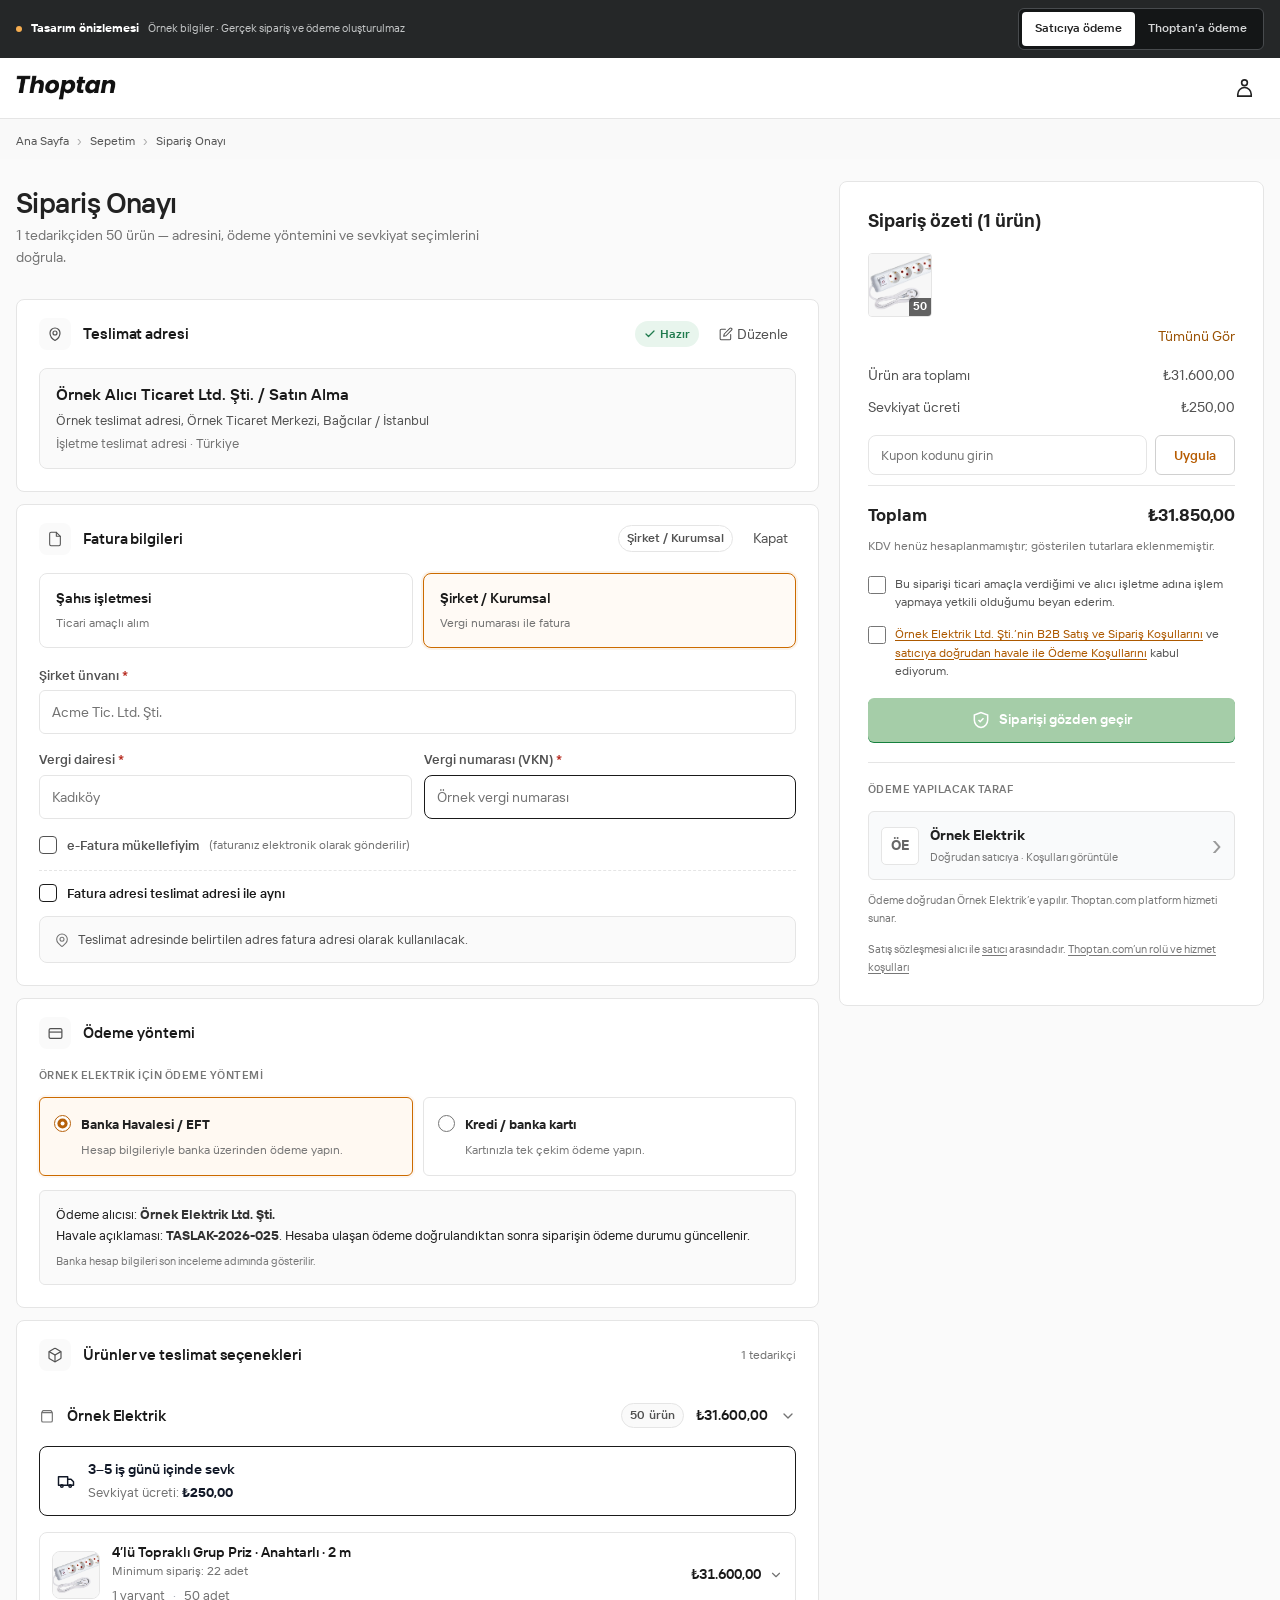
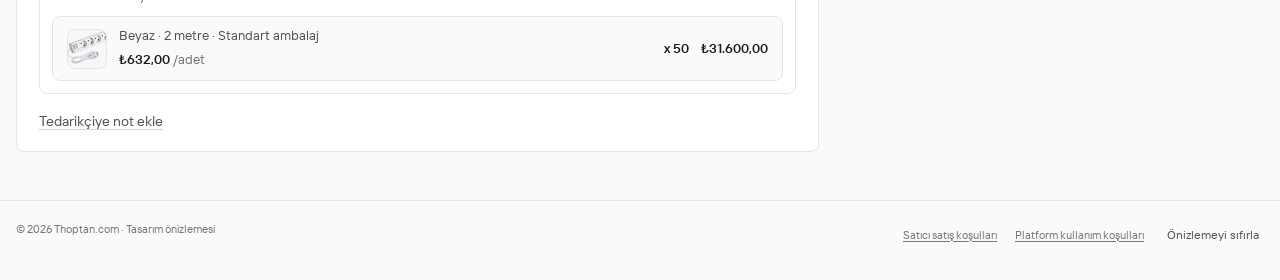
==== commit ac6765dc: "feat(preview): rebrand demo to Thoptan Co-Authored-By: Claude Fable 5.1 <noreply@anthropic.com>" ====
--- a/index.html
+++ b/index.html
@@ -1,8 +1,8 @@
-<!doctype html><html lang="tr"><head><meta charset="utf-8"><meta name="viewport" content="width=device-width,initial-scale=1"><meta name="robots" content="noindex,nofollow"><link rel="icon" href="assets/favicon.png"><link rel="stylesheet" href="assets/checkout-original.css"><link rel="stylesheet" href="preview.css?v=1.4"><title>Ödeme ve B2B sözleşmeler · iStoc tasarım önizlemesi</title></head><body><div class="demo-toolbar"><div><span class="preview-dot"></span><strong>Tasarım önizlemesi</strong><span class="toolbar-note">Örnek bilgiler · Gerçek sipariş ve ödeme oluşturulmaz</span></div><div class="demo-scenario" role="group" aria-label="Ödeme alıcısı senaryosu"><button data-scenario="seller" aria-pressed="true">Satıcıya ödeme</button><button data-scenario="istoc" aria-pressed="false">iStoc’a ödeme</button></div></div>
+<!doctype html><html lang="tr"><head><meta charset="utf-8"><meta name="viewport" content="width=device-width,initial-scale=1"><meta name="robots" content="noindex,nofollow"><link rel="icon" href="assets/favicon.png"><link rel="stylesheet" href="assets/checkout-original.css"><link rel="stylesheet" href="preview.css?v=1.5"><title>Ödeme ve B2B sözleşmeler · Thoptan tasarım önizlemesi</title></head><body><div class="demo-toolbar"><div><span class="preview-dot"></span><strong>Tasarım önizlemesi</strong><span class="toolbar-note">Örnek bilgiler · Gerçek sipariş ve ödeme oluşturulmaz</span></div><div class="demo-scenario" role="group" aria-label="Ödeme alıcısı senaryosu"><button data-scenario="seller" aria-pressed="true">Satıcıya ödeme</button><button data-scenario="thoptan" aria-pressed="false">Thoptan’a ödeme</button></div></div>
     <header class="w-full bg-white border-b border-[#e5e5e5]">
       <div class="max-w-[1680px] mx-auto px-3 sm:px-4 h-[50px] sm:h-[60px] flex items-center justify-between">
         <a href="./" class="flex items-center shrink-0" aria-label="Ana Sayfa">
-          <img src="assets/istoc-logo.png" alt="iStoc" width="87" height="32" class="h-[18px] min-[400px]:h-[22px] sm:h-[25px] w-auto shrink-0">
+          <img src="assets/thoptan-logo.png" alt="Thoptan" width="160" height="40" class="h-[18px] min-[400px]:h-[22px] sm:h-[25px] w-auto shrink-0">
         </a>
         
       <button aria-label="Örnek hesap" class="demo-account" data-doc="platform"><svg width="23" height="23" viewBox="0 0 24 24" fill="none" stroke="currentColor" stroke-width="1.7"><circle cx="12" cy="7" r="3"></circle><path d="M5 21v-2a7 7 0 0 1 14 0v2Z"></path></svg></button>
@@ -348,10 +348,10 @@
 
       <!-- Ödeme yapılacak satıcı -->
       
-    <div class="demo-payee"><p class="demo-eyebrow">ÖDEME YAPILACAK TARAF</p><a class="demo-payee-card" href="belgeler/satici-havale-odeme.html" data-doc="payee" id="payee-card"><span class="payee-symbol">ÖE</span><span><strong id="payee-name">Örnek Elektrik</strong><small id="payee-kind">Satıcıya doğrudan ödeme</small></span><span class="payee-arrow">›</span></a><p id="payee-explanation" class="demo-role"></p><p class="demo-role">Satış sözleşmesi alıcı ile <a href="belgeler/satici-satis-kosullari.html" data-doc="sale">satıcı</a> arasındadır. <a href="belgeler/istoc-platform-kosullari.html" data-doc="platform">iStoc.com’un rolü ve hizmet koşulları</a></p></div>
-    </div>
-  
-        </div>
-      </div>
-    </div>
-  </main><footer class="demo-footer"><span>© 2026 iStoc.com · Tasarım önizlemesi</span><nav><a href="belgeler/satici-satis-kosullari.html" data-doc="sale">Satıcı satış koşulları</a><a href="belgeler/istoc-platform-kosullari.html" data-doc="platform">Platform kullanım koşulları</a><button class="demo-link-button" data-action="reset">Önizlemeyi sıfırla</button></nav></footer><dialog id="document-dialog" class="document-dialog" aria-labelledby="document-title"><div class="document-top"><div><span class="document-kicker" id="document-kicker">SÖZLEŞME ÖNİZLEMESİ</span><h2 id="document-title"></h2></div><button class="dialog-close" aria-label="Belgeyi kapat" data-close>×</button></div><div class="document-tools"><span id="document-meta">Sipariş TASLAK-2026-025 · Sürüm 1.2</span><div><a id="document-open" target="_blank" rel="noopener">Yeni sekmede aç ↗</a><button id="document-print">Yazdır</button><button id="document-download">HTML indir</button></div></div><div id="document-body" class="document-body"></div><div class="document-bottom"><span>Belgeyi açmak onay vermek anlamına gelmez.</span><button class="th-btn-outline" data-close>Ödemeye dön</button></div></dialog><dialog id="flow-dialog" class="flow-dialog" aria-labelledby="flow-title"><div class="document-top"><h2 id="flow-title"></h2><button class="dialog-close" aria-label="Pencereyi kapat" data-close>×</button></div><div class="flow-body" id="flow-body"></div></dialog><div class="demo-toast" id="toast" role="status" hidden></div><script id="demo-data" type="application/json">{"fixture":{"taxNote":"KDV henüz hesaplanmamıştır; gösterilen tutarlara eklenmemiştir.","seller":"Örnek Elektrik Ltd. Şti.","sellerShort":"Örnek Elektrik","buyer":"Örnek Alıcı Ticaret Ltd. Şti.","order":"TASLAK-2026-025","unit":632,"quantity":50,"shipping":250,"total":31850,"subtotal":31600,"image":"assets/urun.jpeg"},"documents":{"sale":{"title":"B2B Satış ve Sipariş Koşulları","file":"satici-satis-kosullari.html","body":"\u003cdiv class=\"document-notice\">\u003cstrong>Örnek belge\u003c/strong> Firma, hesap ve sipariş bilgileri tasarım amacıyla hazırlanmıştır. Bu metin yayıma hazır bir sözleşme değildir.\u003c/div>\u003cdiv class=\"document-facts\">\u003cdiv>\u003cspan>Satıcı\u003c/span>\u003cstrong>Örnek Elektrik Ltd. Şti.\u003c/strong>\u003c/div>\u003cdiv>\u003cspan>Alıcı\u003c/span>\u003cstrong>Örnek Alıcı Ticaret Ltd. Şti.\u003c/strong>\u003c/div>\u003cdiv>\u003cspan>Sipariş\u003c/span>\u003cstrong>TASLAK-2026-025\u003c/strong>\u003c/div>\u003cdiv>\u003cspan>Örnek toplam\u003c/span>\u003cstrong>₺31.850,00\u003c/strong>\u003c/div>\u003c/div>\u003cp>KDV henüz hesaplanmamıştır; gösterilen tutarlara eklenmemiştir.\u003c/p>\n \u003ch3>1. Taraflar ve ticari amaç\u003c/h3>\u003cp>Bu satışın tarafları, siparişte belirtilen \u003cstrong>Örnek Elektrik Ltd. Şti.\u003c/strong> (satıcı) ile \u003cstrong>Örnek Alıcı Ticaret Ltd. Şti.\u003c/strong> (alıcı) işletmeleridir. Alıcı, siparişi ticari veya mesleki amaçla verdiğini ve işletme adına işlem yapmaya yetkili olduğunu beyan eder.\u003c/p>\n \u003ch3>2. Siparişe özel koşullar\u003c/h3>\u003cdiv class=\"document-table-wrap\">\u003ctable>\u003cthead>\u003ctr>\u003cth>Ürün / özellik\u003c/th>\u003cth>Miktar\u003c/th>\u003cth>Birim fiyat\u003c/th>\u003cth>Bedel\u003c/th>\u003c/tr>\u003c/thead>\u003ctbody>\u003ctr>\u003ctd>4’lü topraklı grup priz\u003cbr>\u003csmall>Anahtarlı · Beyaz · 2 metre\u003c/small>\u003c/td>\u003ctd>50 adet\u003c/td>\u003ctd>₺632,00\u003c/td>\u003ctd>₺31.600,00\u003c/td>\u003c/tr>\u003ctr>\u003ctd colspan=\"3\">Sevkiyat bedeli\u003c/td>\u003ctd>₺250,00\u003c/td>\u003c/tr>\u003ctr>\u003cth colspan=\"3\">Toplam · örnek bedel\u003c/th>\u003cth>₺31.850,00\u003c/th>\u003c/tr>\u003c/tbody>\u003c/table>\u003c/div>\u003cp>KDV henüz hesaplanmamıştır; gösterilen tutarlara eklenmemiştir.\u003c/p>\n \u003cul>\u003cli>\u003cstrong>Sevkiyat:\u003c/strong> Ödeme teyidinden itibaren 3–5 iş günü içinde sevk. Bu süre kargonun varış tarihi değildir.\u003c/li>\u003cli>\u003cstrong>Teslim yeri:\u003c/strong> Siparişte seçilen işletme teslimat adresi, İstanbul / Türkiye.\u003c/li>\u003cli>\u003cstrong>Ambalaj:\u003c/strong> Standart ürün ambalajı; özel logo veya üretim talebi yoktur.\u003c/li>\u003cli>\u003cstrong>Ödeme:\u003c/strong> Peşin. Alıcının seçtiği yöntem ve tahsilat alıcısı, ayrı Ödeme Koşullarında gösterilir.\u003c/li>\u003cli>\u003cstrong>Özel koşul:\u003c/strong> Kısmi sevkiyat yapılması için alıcının ayrıca kabulü alınır.\u003c/li>\u003c/ul>\n \u003ch3>3. Satıcının genel satış koşulları\u003c/h3>\u003cp>Satıcı, ürünleri siparişte kabul edilen tanım, miktar ve özelliklere uygun olarak tedarik eder. Ürün, fiyat, miktar veya teslimat koşullarında değişiklik gerekiyorsa alıcıya yeni teklif sunulur; alıcının kabulü olmadan farklı koşullarla devam edilmez.\u003c/p>\n \u003ch3>4. Siparişin kesinleşmesi\u003c/h3>\u003cp>Bu tasarım örneğinde satıcının önceden sunduğu ürün, fiyat ve koşullar alıcıya teklif olarak gösterilir. Alıcının son inceleme ekranında \u003cstrong>“Siparişi onayla”\u003c/strong> eylemiyle aynı koşulları kabul etmesiyle satış sözleşmesinin kurulduğu model örneklenmiştir. Canlı uygulamadaki stok, satıcı kabulü ve ödeme sırası bu maddeyle uyumlu hale getirilmelidir.\u003c/p>\n \u003ch3>5. Teslimat, muayene ve uygunsuzluk\u003c/h3>\u003cp>Alıcı teslim aldığı ürünleri miktar, model ve görünür hasar bakımından kontrol eder. Eksik, yanlış veya hasarlı ürünü sipariş üzerinden satıcıya bildirir; varsa fotoğraf ve teslimat kaydını ekler. Gizli ayıp sonradan fark edildiğinde ayrıca bildirilir. Çözüm, sorunun niteliğine ve uygulanabilir hukuka göre tamamlama, onarım, değişim, bedel indirimi veya iade olabilir.\u003c/p>\n \u003ch3>6. Ticari iptal ve iade\u003c/h3>\u003cp>Bu örnek ticari politikada, sevkiyat başlamadan önce alıcının iptal talebi kabul edilir. Sevkiyat sonrasında yalnız fikir değişikliği nedeniyle iade, satıcının ayrıca kabulüne bağlıdır. Bu hüküm eksik teslim, ayıplı veya sözleşmeye aykırı ürüne ilişkin talepleri ortadan kaldırmaz. Gerçek satıcının seçtiği politika ve masrafları alıcı onayından önce bu bölümde somut olarak gösterilir.\u003c/p>\n \u003ch3>7. Belgelerin önceliği\u003c/h3>\u003cp>Tarafların karşılıklı kabul ettiği siparişe özel koşullar, değiştirdikleri genel satış hükümlerine göre önceliklidir. Satıcı genel koşullarını sonradan güncellediğinde tamamlanmış siparişin kabul edilen sürümü değişmez. Satıcı koşulları iStoc adına ek garanti veya ödeme taahhüdü oluşturamaz.\u003c/p>\n \u003ch3>8. iStoc’un rolü\u003c/h3>\u003cp>iStoc.com bu ürün satışının tarafı değildir; platform hizmeti sunar. iStoc üzerinden tahsilat seçildiğinde ayrıca ilgili Ödeme Koşulları uygulanır. iStoc’un kendi hizmetlerinden doğan yükümlülükleri saklıdır.\u003c/p>\n \u003ch3>9. Hukuk ve uyuşmazlık düzeni\u003c/h3>\u003cp>\u003cstrong>Taslakta tamamlanacak:\u003c/strong> Bu alıcı–satıcı satışına uygulanacak hukuk ve yetkili mahkeme veya tahkim düzeni. Platform işletmecisinin İngiltere’de bulunması, bu satış için tek başına hukuk seçimi oluşturmaz.\u003c/p>\u003cp>Bu koşullar, uygulanabilir mevzuat uyarınca sınırlandırılamayan hakları veya ilgili hizmet sağlayıcısının kendi hizmetlerinden doğan yükümlülüklerini ortadan kaldırmaz.\u003c/p>"},"seller_bank":{"title":"Satıcıya doğrudan havale ile ödeme koşulları","file":"satici-havale-odeme.html","owner":"seller","method":"bank","checkout":{"title":"Ödemeniz doğrudan satıcıya yapılacak","methodLabel":"Havale / EFT","payment":"₺31.850,00 tutarındaki havale ödemenizi doğrudan Örnek Elektrik Ltd. Şti.’nin banka hesabına yapacaksınız.","role":"Ürün, fatura ve teslimata ilişkin taleplerinizin muhatabı Örnek Elektrik Ltd. Şti.’dir. Satış sözleşmesi alıcı ile satıcı arasında kurulur. iStoc.com platform hizmeti sunar ve kendi hizmetlerinden doğan yükümlülükleri saklıdır.","consentLabel":"satıcıya doğrudan havale ile Ödeme Koşullarını"},"body":"\u003cdiv class=\"document-notice\">\u003cstrong>Örnek belge\u003c/strong> Firma, hesap ve sipariş bilgileri tasarım amacıyla hazırlanmıştır. Bu metin yayıma hazır bir sözleşme değildir.\u003c/div>\u003cdiv class=\"document-facts\">\u003cdiv>\u003cspan>Satıcı\u003c/span>\u003cstrong>Örnek Elektrik Ltd. Şti.\u003c/strong>\u003c/div>\u003cdiv>\u003cspan>Alıcı\u003c/span>\u003cstrong>Örnek Alıcı Ticaret Ltd. Şti.\u003c/strong>\u003c/div>\u003cdiv>\u003cspan>Sipariş\u003c/span>\u003cstrong>TASLAK-2026-025\u003c/strong>\u003c/div>\u003cdiv>\u003cspan>Örnek toplam\u003c/span>\u003cstrong>₺31.850,00\u003c/strong>\u003c/div>\u003c/div>\u003cp>KDV henüz hesaplanmamıştır; gösterilen tutarlara eklenmemiştir.\u003c/p>\u003cdiv class=\"document-highlight\">\u003cspan>Bu siparişte ödeme\u003c/span>\u003cstrong>Banka havalesi / EFT\u003c/strong>\u003cp>Tahsilatı alan: \u003cb>Örnek Elektrik Ltd. Şti.\u003c/b>\u003c/p>\u003c/div>\n \u003ch3>Bu ödemenin özeti\u003c/h3>\u003cp>\u003cstrong>Ödemeniz doğrudan satıcıya yapılacak\u003c/strong>\u003c/p>\u003cp>₺31.850,00 tutarındaki havale ödemenizi doğrudan Örnek Elektrik Ltd. Şti.’nin banka hesabına yapacaksınız.\u003c/p>\u003cp>Ürün, fatura ve teslimata ilişkin taleplerinizin muhatabı Örnek Elektrik Ltd. Şti.’dir. Satış sözleşmesi alıcı ile satıcı arasında kurulur. iStoc.com platform hizmeti sunar ve kendi hizmetlerinden doğan yükümlülükleri saklıdır.\u003c/p>\n \u003ch3>1. Satış ve tahsilatın tarafları\u003c/h3>\u003cp>Ürünün satıcısı \u003cstrong>Örnek Elektrik Ltd. Şti.\u003c/strong> olarak kalır. Ödeme doğrudan satıcı adına alınır. iStoc.com siparişin oluşturulması ve görüntülenmesi için platform hizmeti sunar.\u003c/p>\n \u003ch3>2. Tutar ve ödeme yöntemi\u003c/h3>\u003cp>Gösterilen ürün ve sevkiyat toplamı \u003cstrong>₺31.850,00\u003c/strong> tutarındadır. KDV henüz hesaplanmamıştır; gösterilen tutarlara eklenmemiştir. Platform tarafından bu örnek işlem için ek ödeme işlem ücreti alınmaz. Alıcının bankası veya kart kuruluşunun ayrıca uyguladığı kur/transfer ücretleri kendi tarifesine tabidir.\u003c/p>\n \u003ch3>3. Havale talimatı\u003c/h3>\u003cp>Alıcı, sipariş için gösterilen ve \u003cstrong>Örnek Elektrik Ltd. Şti.\u003c/strong> adına kayıtlı banka hesabına ödeme yapar. Açıklamaya \u003cstrong>TASLAK-2026-025\u003c/strong> sipariş numarası yazılır. Ödemenin belirtilen hesaba ulaştığı ve siparişle eşleştiği doğrulandığında ödeme durumu güncellenir. Dekont yüklenmesi tek başına tahsilatın gerçekleştiği anlamına gelmez.\u003c/p>\u003cp>Bu önizlemede gerçek IBAN veya banka hesabı bulunmaz. Canlı siparişte hesap sahibi, banka, IBAN/hesap numarası ve gerektiğinde SWIFT bilgileri açıkça gösterilir.\u003c/p>\n \u003ch3>4. Ödemenin siparişe işlenmesi\u003c/h3>\u003cp>Doğrulanan ödeme ilgili siparişe işlenir. Eksik veya eşleştirilemeyen ödemelerde alıcıya bilgi verilir.\u003c/p>\n \u003ch3>5. İptal, iade ve itirazlar\u003c/h3>\u003cp>Ürüne ilişkin talepler siparişe eklenen B2B Satış ve Sipariş Koşullarına göre değerlendirilir. İade hakkı veya kararı doğduğunda iade alıcısı ve hesap bilgileri doğrulanarak banka transferi yapılır. İadeyi gerçekleştirecek taraf, ödeme kaydı ve ilgili iade kararıyla birlikte açıkça belirtilir.\u003c/p>\n \u003ch3>6. iStoc’un hizmet kapsamı\u003c/h3>\u003cp>iStoc’un rolü platform hizmeti sunmaktır. Ürünün satışı ve teslim yükümlülüğü satıcıya aittir. Ödeme işleminin gerçekleştirilmesi, tek başına iStoc tarafından ayrıca bir teslimat veya koşulsuz para iadesi taahhüdü verildiği anlamına gelmez.\u003c/p>\u003cp>Bu koşullar, uygulanabilir mevzuat uyarınca sınırlandırılamayan hakları veya ilgili hizmet sağlayıcısının kendi hizmetlerinden doğan yükümlülüklerini ortadan kaldırmaz.\u003c/p>\n \u003ch3>7. Kayıt ve erişim\u003c/h3>\u003cp>Alıcının kabul ettiği ödeme yöntemi, ödeme alıcısı, tutar ve bu belgenin sürümü siparişe bağlı olarak kaydedilir. Değişiklik olursa yeni koşullar kabulden önce gösterilir. Bu örnekte hiçbir veri bir ödeme kuruluşuna gönderilmez.\u003c/p>"},"seller_card":{"title":"Satıcıya doğrudan kartla ödeme koşulları","file":"satici-kart-odeme.html","owner":"seller","method":"card","checkout":{"title":"Ödemeniz doğrudan satıcıya yapılacak","methodLabel":"Kredi / banka kartı","payment":"₺31.850,00 tutarındaki kart ödemeniz, Örnek Ödeme Kuruluşu aracılığıyla doğrudan Örnek Elektrik Ltd. Şti. adına alınacaktır.","role":"Ürün, fatura ve teslimata ilişkin taleplerinizin muhatabı Örnek Elektrik Ltd. Şti.’dir. Satış sözleşmesi alıcı ile satıcı arasında kurulur. iStoc.com platform hizmeti sunar ve kendi hizmetlerinden doğan yükümlülükleri saklıdır.","consentLabel":"satıcıya doğrudan kartla Ödeme Koşullarını"},"body":"\u003cdiv class=\"document-notice\">\u003cstrong>Örnek belge\u003c/strong> Firma, hesap ve sipariş bilgileri tasarım amacıyla hazırlanmıştır. Bu metin yayıma hazır bir sözleşme değildir.\u003c/div>\u003cdiv class=\"document-facts\">\u003cdiv>\u003cspan>Satıcı\u003c/span>\u003cstrong>Örnek Elektrik Ltd. Şti.\u003c/strong>\u003c/div>\u003cdiv>\u003cspan>Alıcı\u003c/span>\u003cstrong>Örnek Alıcı Ticaret Ltd. Şti.\u003c/strong>\u003c/div>\u003cdiv>\u003cspan>Sipariş\u003c/span>\u003cstrong>TASLAK-2026-025\u003c/strong>\u003c/div>\u003cdiv>\u003cspan>Örnek toplam\u003c/span>\u003cstrong>₺31.850,00\u003c/strong>\u003c/div>\u003c/div>\u003cp>KDV henüz hesaplanmamıştır; gösterilen tutarlara eklenmemiştir.\u003c/p>\u003cdiv class=\"document-highlight\">\u003cspan>Bu siparişte ödeme\u003c/span>\u003cstrong>Kredi / banka kartı · Tek çekim\u003c/strong>\u003cp>Tahsilatı alan: \u003cb>Örnek Elektrik Ltd. Şti.\u003c/b> · İşlemi yapan: \u003cb>Örnek Ödeme Kuruluşu\u003c/b>\u003c/p>\u003c/div>\n \u003ch3>Bu ödemenin özeti\u003c/h3>\u003cp>\u003cstrong>Ödemeniz doğrudan satıcıya yapılacak\u003c/strong>\u003c/p>\u003cp>₺31.850,00 tutarındaki kart ödemeniz, Örnek Ödeme Kuruluşu aracılığıyla doğrudan Örnek Elektrik Ltd. Şti. adına alınacaktır.\u003c/p>\u003cp>Ürün, fatura ve teslimata ilişkin taleplerinizin muhatabı Örnek Elektrik Ltd. Şti.’dir. Satış sözleşmesi alıcı ile satıcı arasında kurulur. iStoc.com platform hizmeti sunar ve kendi hizmetlerinden doğan yükümlülükleri saklıdır.\u003c/p>\n \u003ch3>1. Satış ve tahsilatın tarafları\u003c/h3>\u003cp>Ürünün satıcısı \u003cstrong>Örnek Elektrik Ltd. Şti.\u003c/strong> olarak kalır. Ödeme doğrudan satıcı adına alınır. iStoc.com siparişin oluşturulması ve görüntülenmesi için platform hizmeti sunar.\u003c/p>\n \u003ch3>2. Tutar ve ödeme yöntemi\u003c/h3>\u003cp>Gösterilen ürün ve sevkiyat toplamı \u003cstrong>₺31.850,00\u003c/strong> tutarındadır. KDV henüz hesaplanmamıştır; gösterilen tutarlara eklenmemiştir. Platform tarafından bu örnek işlem için ek ödeme işlem ücreti alınmaz. Alıcının bankası veya kart kuruluşunun ayrıca uyguladığı kur/transfer ücretleri kendi tarifesine tabidir.\u003c/p>\n \u003ch3>3. Kartla ödeme talimatı\u003c/h3>\u003cp>Alıcı, ödeme ekranında gösterilen tutarın kartından tek çekim tahsil edilmesi için talimat verir. İşlem, \u003cstrong>Örnek Ödeme Kuruluşu\u003c/strong> tarafından \u003cstrong>Örnek Elektrik Ltd. Şti.\u003c/strong> adına gerçekleştirilir. Banka gerekli görürse ek kimlik doğrulaması istenebilir. İşlem başarısız olursa ödeme tamamlanmış sayılmaz.\u003c/p>\u003cp>Kart ekstresinde görünecek işyeri açıklaması: \u003cstrong>ORNEK ELEKTRIK DEMO\u003c/strong>. Bu açıklama da gerçek ödeme sağlayıcısına göre kesinleştirilir.\u003c/p>\n \u003ch3>4. Ödemenin siparişe işlenmesi\u003c/h3>\u003cp>Doğrulanan ödeme ilgili siparişe işlenir. Eksik veya eşleştirilemeyen ödemelerde alıcıya bilgi verilir.\u003c/p>\n \u003ch3>5. İptal, iade ve itirazlar\u003c/h3>\u003cp>Ürüne ilişkin talepler siparişe eklenen B2B Satış ve Sipariş Koşullarına göre değerlendirilir. İade hakkı veya kararı doğduğunda iade işlemi, ödeme sağlayıcısının kuralları ve uygulanabilir mevzuat çerçevesinde kural olarak ödemenin yapıldığı karta başlatılır. Bankaya yansıma süresi bankaya bağlıdır. Alıcının banka/ödeme sağlayıcısı nezdinde sahip olduğu işlem itirazı hakları saklıdır.\u003c/p>\n \u003ch3>6. iStoc’un hizmet kapsamı\u003c/h3>\u003cp>iStoc’un rolü platform hizmeti sunmaktır. Ürünün satışı ve teslim yükümlülüğü satıcıya aittir. Ödeme işleminin gerçekleştirilmesi, tek başına iStoc tarafından ayrıca bir teslimat veya koşulsuz para iadesi taahhüdü verildiği anlamına gelmez.\u003c/p>\u003cp>Bu koşullar, uygulanabilir mevzuat uyarınca sınırlandırılamayan hakları veya ilgili hizmet sağlayıcısının kendi hizmetlerinden doğan yükümlülüklerini ortadan kaldırmaz.\u003c/p>\n \u003ch3>7. Kayıt ve erişim\u003c/h3>\u003cp>Alıcının kabul ettiği ödeme yöntemi, ödeme alıcısı, tutar ve bu belgenin sürümü siparişe bağlı olarak kaydedilir. Değişiklik olursa yeni koşullar kabulden önce gösterilir. Bu örnekte hiçbir veri bir ödeme kuruluşuna gönderilmez.\u003c/p>"},"istoc_bank":{"title":"iStoc.com üzerinden havale ile tahsilat ve ödeme koşulları","file":"istoc-havale-odeme.html","owner":"istoc","method":"bank","checkout":{"title":"Ödemeniz iStoc.com üzerinden alınacak","methodLabel":"Havale / EFT","payment":"₺31.850,00 tutarındaki havale ödemenizi satıcı adına tahsilat yapan iStoc.com işletmecisinin banka hesabına yapacaksınız.","role":"Ürünün satıcısı Örnek Elektrik Ltd. Şti.’dir. Satış sözleşmesi alıcı ile satıcı arasında kurulur. iStoc.com bu örnek modelde satıcı adına tahsilat yapar; kendi platform ve tahsilat hizmetlerinden doğan yükümlülükleri saklıdır.","consentLabel":"iStoc.com üzerinden havale ile Tahsilat ve Ödeme Koşullarını"},"body":"\u003cdiv class=\"document-notice\">\u003cstrong>Örnek belge\u003c/strong> Firma, hesap ve sipariş bilgileri tasarım amacıyla hazırlanmıştır. Bu metin yayıma hazır bir sözleşme değildir.\u003c/div>\u003cdiv class=\"document-facts\">\u003cdiv>\u003cspan>Satıcı\u003c/span>\u003cstrong>Örnek Elektrik Ltd. Şti.\u003c/strong>\u003c/div>\u003cdiv>\u003cspan>Alıcı\u003c/span>\u003cstrong>Örnek Alıcı Ticaret Ltd. Şti.\u003c/strong>\u003c/div>\u003cdiv>\u003cspan>Sipariş\u003c/span>\u003cstrong>TASLAK-2026-025\u003c/strong>\u003c/div>\u003cdiv>\u003cspan>Örnek toplam\u003c/span>\u003cstrong>₺31.850,00\u003c/strong>\u003c/div>\u003c/div>\u003cp>KDV henüz hesaplanmamıştır; gösterilen tutarlara eklenmemiştir.\u003c/p>\u003cdiv class=\"document-highlight\">\u003cspan>Bu siparişte ödeme\u003c/span>\u003cstrong>Banka havalesi / EFT\u003c/strong>\u003cp>Tahsilatı alan: \u003cb>iStoc.com işletmecisi\u003c/b>\u003c/p>\u003c/div>\n \u003ch3>Bu ödemenin özeti\u003c/h3>\u003cp>\u003cstrong>Ödemeniz iStoc.com üzerinden alınacak\u003c/strong>\u003c/p>\u003cp>₺31.850,00 tutarındaki havale ödemenizi satıcı adına tahsilat yapan iStoc.com işletmecisinin banka hesabına yapacaksınız.\u003c/p>\u003cp>Ürünün satıcısı Örnek Elektrik Ltd. Şti.’dir. Satış sözleşmesi alıcı ile satıcı arasında kurulur. iStoc.com bu örnek modelde satıcı adına tahsilat yapar; kendi platform ve tahsilat hizmetlerinden doğan yükümlülükleri saklıdır.\u003c/p>\n \u003ch3>1. Satış ve tahsilatın tarafları\u003c/h3>\u003cp>Ürünün satıcısı \u003cstrong>Örnek Elektrik Ltd. Şti.\u003c/strong> olarak kalır. Bu örnek modelde iStoc işletmecisi, satıcının verdiği tahsilat yetkisi kapsamında satış bedelini satıcı adına alır. Bu yetki ve gerçek ödeme hizmeti modeli canlı kullanımdan önce ilgili sözleşmelerde doğrulanmalıdır.\u003c/p>\n \u003ch3>2. Tutar ve ödeme yöntemi\u003c/h3>\u003cp>Gösterilen ürün ve sevkiyat toplamı \u003cstrong>₺31.850,00\u003c/strong> tutarındadır. KDV henüz hesaplanmamıştır; gösterilen tutarlara eklenmemiştir. Platform tarafından bu örnek işlem için ek ödeme işlem ücreti alınmaz. Alıcının bankası veya kart kuruluşunun ayrıca uyguladığı kur/transfer ücretleri kendi tarifesine tabidir.\u003c/p>\n \u003ch3>3. Havale talimatı\u003c/h3>\u003cp>Alıcı, sipariş için gösterilen ve \u003cstrong>iStoc.com işletmecisi\u003c/strong> adına kayıtlı banka hesabına ödeme yapar. Açıklamaya \u003cstrong>TASLAK-2026-025\u003c/strong> sipariş numarası yazılır. Ödemenin belirtilen hesaba ulaştığı ve siparişle eşleştiği doğrulandığında ödeme durumu güncellenir. Dekont yüklenmesi tek başına tahsilatın gerçekleştiği anlamına gelmez.\u003c/p>\u003cp>Bu önizlemede gerçek IBAN veya banka hesabı bulunmaz. Canlı siparişte hesap sahibi, banka, IBAN/hesap numarası ve gerektiğinde SWIFT bilgileri açıkça gösterilir.\u003c/p>\n \u003ch3>4. Ödemenin siparişe işlenmesi\u003c/h3>\u003cp>Bu taslakta, satıcının yetkilendirdiği tahsilat alıcısına yapılan ve doğrulanan ödeme, ödendiği tutar kadar satıcıya karşı ödeme borcunun ifası olarak kabul edilir. Satıcıya aktarım süreci alıcıdan aynı bedelin ikinci kez istenmesine gerekçe oluşturmaz. Bu hüküm gerçek tahsilat yetkisiyle birlikte değerlendirilmelidir.\u003c/p>\n \u003ch3>5. İptal, iade ve itirazlar\u003c/h3>\u003cp>Ürüne ilişkin talepler siparişe eklenen B2B Satış ve Sipariş Koşullarına göre değerlendirilir. İade hakkı veya kararı doğduğunda iade alıcısı ve hesap bilgileri doğrulanarak banka transferi yapılır. İadeyi gerçekleştirecek taraf, ödeme kaydı ve ilgili iade kararıyla birlikte açıkça belirtilir.\u003c/p>\n \u003ch3>6. iStoc’un hizmet kapsamı\u003c/h3>\u003cp>iStoc’un rolü platform hizmeti ve burada açıklanan tahsilat sürecidir. Ürünün satışı ve teslim yükümlülüğü satıcıya aittir. Ödeme işleminin gerçekleştirilmesi, tek başına iStoc tarafından ayrıca bir teslimat veya koşulsuz para iadesi taahhüdü verildiği anlamına gelmez.\u003c/p>\u003cp>Bu koşullar, uygulanabilir mevzuat uyarınca sınırlandırılamayan hakları veya ilgili hizmet sağlayıcısının kendi hizmetlerinden doğan yükümlülüklerini ortadan kaldırmaz.\u003c/p>\n \u003ch3>7. Kayıt ve erişim\u003c/h3>\u003cp>Alıcının kabul ettiği ödeme yöntemi, ödeme alıcısı, tutar ve bu belgenin sürümü siparişe bağlı olarak kaydedilir. Değişiklik olursa yeni koşullar kabulden önce gösterilir. Bu örnekte hiçbir veri bir ödeme kuruluşuna gönderilmez.\u003c/p>"},"istoc_card":{"title":"iStoc.com üzerinden kartla tahsilat ve ödeme koşulları","file":"istoc-kart-odeme.html","owner":"istoc","method":"card","checkout":{"title":"Ödemeniz iStoc.com üzerinden alınacak","methodLabel":"Kredi / banka kartı","payment":"₺31.850,00 tutarındaki kart ödemeniz, Örnek Ödeme Kuruluşu aracılığıyla iStoc.com tarafından Örnek Elektrik Ltd. Şti. adına tahsil edilecektir.","role":"Ürünün satıcısı Örnek Elektrik Ltd. Şti.’dir. Satış sözleşmesi alıcı ile satıcı arasında kurulur. iStoc.com bu örnek modelde satıcı adına tahsilat yapar; kendi platform ve tahsilat hizmetlerinden doğan yükümlülükleri saklıdır.","consentLabel":"iStoc.com üzerinden kartla Tahsilat ve Ödeme Koşullarını"},"body":"\u003cdiv class=\"document-notice\">\u003cstrong>Örnek belge\u003c/strong> Firma, hesap ve sipariş bilgileri tasarım amacıyla hazırlanmıştır. Bu metin yayıma hazır bir sözleşme değildir.\u003c/div>\u003cdiv class=\"document-facts\">\u003cdiv>\u003cspan>Satıcı\u003c/span>\u003cstrong>Örnek Elektrik Ltd. Şti.\u003c/strong>\u003c/div>\u003cdiv>\u003cspan>Alıcı\u003c/span>\u003cstrong>Örnek Alıcı Ticaret Ltd. Şti.\u003c/strong>\u003c/div>\u003cdiv>\u003cspan>Sipariş\u003c/span>\u003cstrong>TASLAK-2026-025\u003c/strong>\u003c/div>\u003cdiv>\u003cspan>Örnek toplam\u003c/span>\u003cstrong>₺31.850,00\u003c/strong>\u003c/div>\u003c/div>\u003cp>KDV henüz hesaplanmamıştır; gösterilen tutarlara eklenmemiştir.\u003c/p>\u003cdiv class=\"document-highlight\">\u003cspan>Bu siparişte ödeme\u003c/span>\u003cstrong>Kredi / banka kartı · Tek çekim\u003c/strong>\u003cp>Tahsilatı alan: \u003cb>iStoc.com işletmecisi\u003c/b> · İşlemi yapan: \u003cb>Örnek Ödeme Kuruluşu\u003c/b>\u003c/p>\u003c/div>\n \u003ch3>Bu ödemenin özeti\u003c/h3>\u003cp>\u003cstrong>Ödemeniz iStoc.com üzerinden alınacak\u003c/strong>\u003c/p>\u003cp>₺31.850,00 tutarındaki kart ödemeniz, Örnek Ödeme Kuruluşu aracılığıyla iStoc.com tarafından Örnek Elektrik Ltd. Şti. adına tahsil edilecektir.\u003c/p>\u003cp>Ürünün satıcısı Örnek Elektrik Ltd. Şti.’dir. Satış sözleşmesi alıcı ile satıcı arasında kurulur. iStoc.com bu örnek modelde satıcı adına tahsilat yapar; kendi platform ve tahsilat hizmetlerinden doğan yükümlülükleri saklıdır.\u003c/p>\n \u003ch3>1. Satış ve tahsilatın tarafları\u003c/h3>\u003cp>Ürünün satıcısı \u003cstrong>Örnek Elektrik Ltd. Şti.\u003c/strong> olarak kalır. Bu örnek modelde iStoc işletmecisi, satıcının verdiği tahsilat yetkisi kapsamında satış bedelini satıcı adına alır. Bu yetki ve gerçek ödeme hizmeti modeli canlı kullanımdan önce ilgili sözleşmelerde doğrulanmalıdır.\u003c/p>\n \u003ch3>2. Tutar ve ödeme yöntemi\u003c/h3>\u003cp>Gösterilen ürün ve sevkiyat toplamı \u003cstrong>₺31.850,00\u003c/strong> tutarındadır. KDV henüz hesaplanmamıştır; gösterilen tutarlara eklenmemiştir. Platform tarafından bu örnek işlem için ek ödeme işlem ücreti alınmaz. Alıcının bankası veya kart kuruluşunun ayrıca uyguladığı kur/transfer ücretleri kendi tarifesine tabidir.\u003c/p>\n \u003ch3>3. Kartla ödeme talimatı\u003c/h3>\u003cp>Alıcı, ödeme ekranında gösterilen tutarın kartından tek çekim tahsil edilmesi için talimat verir. İşlem, \u003cstrong>Örnek Ödeme Kuruluşu\u003c/strong> tarafından \u003cstrong>iStoc.com işletmecisi\u003c/strong> adına gerçekleştirilir. Banka gerekli görürse ek kimlik doğrulaması istenebilir. İşlem başarısız olursa ödeme tamamlanmış sayılmaz.\u003c/p>\u003cp>Kart ekstresinde görünecek işyeri açıklaması: \u003cstrong>ISTOC DEMO\u003c/strong>. Bu açıklama da gerçek ödeme sağlayıcısına göre kesinleştirilir.\u003c/p>\n \u003ch3>4. Ödemenin siparişe işlenmesi\u003c/h3>\u003cp>Bu taslakta, satıcının yetkilendirdiği tahsilat alıcısına yapılan ve doğrulanan ödeme, ödendiği tutar kadar satıcıya karşı ödeme borcunun ifası olarak kabul edilir. Satıcıya aktarım süreci alıcıdan aynı bedelin ikinci kez istenmesine gerekçe oluşturmaz. Bu hüküm gerçek tahsilat yetkisiyle birlikte değerlendirilmelidir.\u003c/p>\n \u003ch3>5. İptal, iade ve itirazlar\u003c/h3>\u003cp>Ürüne ilişkin talepler siparişe eklenen B2B Satış ve Sipariş Koşullarına göre değerlendirilir. İade hakkı veya kararı doğduğunda iade işlemi, ödeme sağlayıcısının kuralları ve uygulanabilir mevzuat çerçevesinde kural olarak ödemenin yapıldığı karta başlatılır. Bankaya yansıma süresi bankaya bağlıdır. Alıcının banka/ödeme sağlayıcısı nezdinde sahip olduğu işlem itirazı hakları saklıdır.\u003c/p>\n \u003ch3>6. iStoc’un hizmet kapsamı\u003c/h3>\u003cp>iStoc’un rolü platform hizmeti ve burada açıklanan tahsilat sürecidir. Ürünün satışı ve teslim yükümlülüğü satıcıya aittir. Ödeme işleminin gerçekleştirilmesi, tek başına iStoc tarafından ayrıca bir teslimat veya koşulsuz para iadesi taahhüdü verildiği anlamına gelmez.\u003c/p>\u003cp>Bu koşullar, uygulanabilir mevzuat uyarınca sınırlandırılamayan hakları veya ilgili hizmet sağlayıcısının kendi hizmetlerinden doğan yükümlülüklerini ortadan kaldırmaz.\u003c/p>\n \u003ch3>7. Kayıt ve erişim\u003c/h3>\u003cp>Alıcının kabul ettiği ödeme yöntemi, ödeme alıcısı, tutar ve bu belgenin sürümü siparişe bağlı olarak kaydedilir. Değişiklik olursa yeni koşullar kabulden önce gösterilir. Bu örnekte hiçbir veri bir ödeme kuruluşuna gönderilmez.\u003c/p>"},"platform":{"title":"iStoc.com Platform Kullanım Koşulları","file":"istoc-platform-kosullari.html","body":"\u003cdiv class=\"document-notice\">\u003cstrong>Örnek belge\u003c/strong> Firma, hesap ve sipariş bilgileri tasarım amacıyla hazırlanmıştır. Bu metin yayıma hazır bir sözleşme değildir.\u003c/div>\u003cdiv class=\"document-highlight\">\u003cspan>Bu belgenin tarafları\u003c/span>\u003cstrong>iStoc.com işletmecisi ↔ platform kullanıcısı\u003c/strong>\u003cp>Ürün satış koşullarından ayrı platform hizmet ilişkisi.\u003c/p>\u003c/div>\u003ch3>1. Platform işletmecisi\u003c/h3>\u003cp>iStoc.com markasını işleten İngiltere merkezli şirketin tam sicil unvanı, Companies House kayıt numarası ve kayıtlı adresi gerçek belgede yer alacaktır. Bu önizlemede şirket sicil bilgileri kullanılmamıştır.\u003c/p>\u003ch3>2. Sunulan hizmet\u003c/h3>\u003cp>iStoc.com, işletmelerin ürünleri incelemesine, satıcılarla iletişim kurmasına, sipariş oluşturmasına ve sipariş bilgilerini takip etmesine imkân sağlayan B2B pazaryeridir. Platform, kullanıcıya sunduğu kendi hizmetlerinden sorumludur.\u003c/p>\u003ch3>3. Ürün satışının tarafları\u003c/h3>\u003cp>Ürün satış sözleşmesi, siparişte açıkça belirtilen alıcı işletme ile satıcı işletme arasında kurulur. Satıcının kimliği, ürün özellikleri ve satış koşulları siparişin onayından önce gösterilir.\u003c/p>\u003ch3>4. Ödeme yöntemleri ve tahsilat alıcısı\u003c/h3>\u003cp>Ödeme sayfasında doğrudan satıcıya veya iStoc üzerinden ödeme senaryosu gösterilir. Her işlemde ödeme yöntemi, tahsilatı alan kuruluş ve varsa ödeme sağlayıcısı açıkça belirtilir. iStoc üzerinden tahsilat modelinde gerçek yetki, sağlayıcı sözleşmeleri ve gerekli hukuki değerlendirme tamamlanmalıdır. Bir ödeme yöntemi sunulması, iStoc’u kendiliğinden ürün satıcısı yapmaz.\u003c/p>\u003ch3>5. Hesap ve işletme bilgileri\u003c/h3>\u003cp>Kullanıcı işletme ve temsil bilgilerini doğru ve güncel tutar. Hesabını yetkisiz kullanıma karşı korur. İşlemlerin ticari niteliği ve temsil yetkisi gerektiğinde doğrulanır.\u003c/p>\u003ch3>6. Destek ve sorumluluk\u003c/h3>\u003cp>Ürünle ilgili talepler ilgili satıcıya; platformun işleyişi ve kendi hizmetleriyle ilgili talepler iStoc’a yöneltilir. Tahsilatla ilgili talepler ödeme kaydında belirtilen tarafa ve gerektiğinde ödeme sağlayıcısına iletilir. iStoc’un destek sunması, satıcı adına sınırsız ürün garantisi verdiği anlamına gelmez.\u003c/p>\u003cp>Bu koşullar, uygulanabilir mevzuat uyarınca sınırlandırılamayan hakları veya ilgili hizmet sağlayıcısının kendi hizmetlerinden doğan yükümlülüklerini ortadan kaldırmaz.\u003c/p>\u003ch3>7. Kabul ve sürüm\u003c/h3>\u003cp>Platform koşulları üyelik sırasında ve yeniden kabul gerektiren değişikliklerde onaya sunulur. Sipariş sırasında ayrıca satıcının o siparişe ait koşulları ile seçilen ödeme yönteminin koşulları gösterilir. Sonradan yapılan güncelleme geçmiş siparişe ait kabul edilmiş belgeyi değiştirmez.\u003c/p>\u003ch3>8. Hukuk incelemesinde tamamlanacak alanlar\u003c/h3>\u003cp>Gerçek işletmeci sicil bilgileri, sunulan ödeme hizmetinin kapsamı ve varsa ücretleri, veri koruma bildirimleri, platform sözleşmesine uygulanacak hukuk ve yetkili uyuşmazlık mercii nihai metinde tamamlanmalıdır. İngiltere ve Galler hukuku platform sözleşmesi için değerlendirme seçeneğidir; bu örnek belge otomatik bir hukuk seçimi yapmaz.\u003c/p>"}},"version":"1.2"}</script><script src="app.js?v=1.4"></script></body></html>+    <div class="demo-payee"><p class="demo-eyebrow">ÖDEME YAPILACAK TARAF</p><a class="demo-payee-card" href="belgeler/satici-havale-odeme.html" data-doc="payee" id="payee-card"><span class="payee-symbol">ÖE</span><span><strong id="payee-name">Örnek Elektrik</strong><small id="payee-kind">Satıcıya doğrudan ödeme</small></span><span class="payee-arrow">›</span></a><p id="payee-explanation" class="demo-role"></p><p class="demo-role">Satış sözleşmesi alıcı ile <a href="belgeler/satici-satis-kosullari.html" data-doc="sale">satıcı</a> arasındadır. <a href="belgeler/thoptan-platform-kosullari.html" data-doc="platform">Thoptan.com’un rolü ve hizmet koşulları</a></p></div>
+    </div>
+  
+        </div>
+      </div>
+    </div>
+  </main><footer class="demo-footer"><span>© 2026 Thoptan.com · Tasarım önizlemesi</span><nav><a href="belgeler/satici-satis-kosullari.html" data-doc="sale">Satıcı satış koşulları</a><a href="belgeler/thoptan-platform-kosullari.html" data-doc="platform">Platform kullanım koşulları</a><button class="demo-link-button" data-action="reset">Önizlemeyi sıfırla</button></nav></footer><dialog id="document-dialog" class="document-dialog" aria-labelledby="document-title"><div class="document-top"><div><span class="document-kicker" id="document-kicker">SÖZLEŞME ÖNİZLEMESİ</span><h2 id="document-title"></h2></div><button class="dialog-close" aria-label="Belgeyi kapat" data-close>×</button></div><div class="document-tools"><span id="document-meta">Sipariş TASLAK-2026-025 · Sürüm 1.2</span><div><a id="document-open" target="_blank" rel="noopener">Yeni sekmede aç ↗</a><button id="document-print">Yazdır</button><button id="document-download">HTML indir</button></div></div><div id="document-body" class="document-body"></div><div class="document-bottom"><span>Belgeyi açmak onay vermek anlamına gelmez.</span><button class="th-btn-outline" data-close>Ödemeye dön</button></div></dialog><dialog id="flow-dialog" class="flow-dialog" aria-labelledby="flow-title"><div class="document-top"><h2 id="flow-title"></h2><button class="dialog-close" aria-label="Pencereyi kapat" data-close>×</button></div><div class="flow-body" id="flow-body"></div></dialog><div class="demo-toast" id="toast" role="status" hidden></div><script id="demo-data" type="application/json">{"fixture":{"taxNote":"KDV henüz hesaplanmamıştır; gösterilen tutarlara eklenmemiştir.","seller":"Örnek Elektrik Ltd. Şti.","sellerShort":"Örnek Elektrik","buyer":"Örnek Alıcı Ticaret Ltd. Şti.","order":"TASLAK-2026-025","unit":632,"quantity":50,"shipping":250,"total":31850,"subtotal":31600,"image":"assets/urun.jpeg"},"documents":{"sale":{"title":"B2B Satış ve Sipariş Koşulları","file":"satici-satis-kosullari.html","body":"\u003cdiv class=\"document-notice\">\u003cstrong>Örnek belge\u003c/strong> Firma, hesap ve sipariş bilgileri tasarım amacıyla hazırlanmıştır. Bu metin yayıma hazır bir sözleşme değildir.\u003c/div>\u003cdiv class=\"document-facts\">\u003cdiv>\u003cspan>Satıcı\u003c/span>\u003cstrong>Örnek Elektrik Ltd. Şti.\u003c/strong>\u003c/div>\u003cdiv>\u003cspan>Alıcı\u003c/span>\u003cstrong>Örnek Alıcı Ticaret Ltd. Şti.\u003c/strong>\u003c/div>\u003cdiv>\u003cspan>Sipariş\u003c/span>\u003cstrong>TASLAK-2026-025\u003c/strong>\u003c/div>\u003cdiv>\u003cspan>Örnek toplam\u003c/span>\u003cstrong>₺31.850,00\u003c/strong>\u003c/div>\u003c/div>\u003cp>KDV henüz hesaplanmamıştır; gösterilen tutarlara eklenmemiştir.\u003c/p>\n \u003ch3>1. Taraflar ve ticari amaç\u003c/h3>\u003cp>Bu satışın tarafları, siparişte belirtilen \u003cstrong>Örnek Elektrik Ltd. Şti.\u003c/strong> (satıcı) ile \u003cstrong>Örnek Alıcı Ticaret Ltd. Şti.\u003c/strong> (alıcı) işletmeleridir. Alıcı, siparişi ticari veya mesleki amaçla verdiğini ve işletme adına işlem yapmaya yetkili olduğunu beyan eder.\u003c/p>\n \u003ch3>2. Siparişe özel koşullar\u003c/h3>\u003cdiv class=\"document-table-wrap\">\u003ctable>\u003cthead>\u003ctr>\u003cth>Ürün / özellik\u003c/th>\u003cth>Miktar\u003c/th>\u003cth>Birim fiyat\u003c/th>\u003cth>Bedel\u003c/th>\u003c/tr>\u003c/thead>\u003ctbody>\u003ctr>\u003ctd>4’lü topraklı grup priz\u003cbr>\u003csmall>Anahtarlı · Beyaz · 2 metre\u003c/small>\u003c/td>\u003ctd>50 adet\u003c/td>\u003ctd>₺632,00\u003c/td>\u003ctd>₺31.600,00\u003c/td>\u003c/tr>\u003ctr>\u003ctd colspan=\"3\">Sevkiyat bedeli\u003c/td>\u003ctd>₺250,00\u003c/td>\u003c/tr>\u003ctr>\u003cth colspan=\"3\">Toplam · örnek bedel\u003c/th>\u003cth>₺31.850,00\u003c/th>\u003c/tr>\u003c/tbody>\u003c/table>\u003c/div>\u003cp>KDV henüz hesaplanmamıştır; gösterilen tutarlara eklenmemiştir.\u003c/p>\n \u003cul>\u003cli>\u003cstrong>Sevkiyat:\u003c/strong> Ödeme teyidinden itibaren 3–5 iş günü içinde sevk. Bu süre kargonun varış tarihi değildir.\u003c/li>\u003cli>\u003cstrong>Teslim yeri:\u003c/strong> Siparişte seçilen işletme teslimat adresi, İstanbul / Türkiye.\u003c/li>\u003cli>\u003cstrong>Ambalaj:\u003c/strong> Standart ürün ambalajı; özel logo veya üretim talebi yoktur.\u003c/li>\u003cli>\u003cstrong>Ödeme:\u003c/strong> Peşin. Alıcının seçtiği yöntem ve tahsilat alıcısı, ayrı Ödeme Koşullarında gösterilir.\u003c/li>\u003cli>\u003cstrong>Özel koşul:\u003c/strong> Kısmi sevkiyat yapılması için alıcının ayrıca kabulü alınır.\u003c/li>\u003c/ul>\n \u003ch3>3. Satıcının genel satış koşulları\u003c/h3>\u003cp>Satıcı, ürünleri siparişte kabul edilen tanım, miktar ve özelliklere uygun olarak tedarik eder. Ürün, fiyat, miktar veya teslimat koşullarında değişiklik gerekiyorsa alıcıya yeni teklif sunulur; alıcının kabulü olmadan farklı koşullarla devam edilmez.\u003c/p>\n \u003ch3>4. Siparişin kesinleşmesi\u003c/h3>\u003cp>Bu tasarım örneğinde satıcının önceden sunduğu ürün, fiyat ve koşullar alıcıya teklif olarak gösterilir. Alıcının son inceleme ekranında \u003cstrong>“Siparişi onayla”\u003c/strong> eylemiyle aynı koşulları kabul etmesiyle satış sözleşmesinin kurulduğu model örneklenmiştir. Canlı uygulamadaki stok, satıcı kabulü ve ödeme sırası bu maddeyle uyumlu hale getirilmelidir.\u003c/p>\n \u003ch3>5. Teslimat, muayene ve uygunsuzluk\u003c/h3>\u003cp>Alıcı teslim aldığı ürünleri miktar, model ve görünür hasar bakımından kontrol eder. Eksik, yanlış veya hasarlı ürünü sipariş üzerinden satıcıya bildirir; varsa fotoğraf ve teslimat kaydını ekler. Gizli ayıp sonradan fark edildiğinde ayrıca bildirilir. Çözüm, sorunun niteliğine ve uygulanabilir hukuka göre tamamlama, onarım, değişim, bedel indirimi veya iade olabilir.\u003c/p>\n \u003ch3>6. Ticari iptal ve iade\u003c/h3>\u003cp>Bu örnek ticari politikada, sevkiyat başlamadan önce alıcının iptal talebi kabul edilir. Sevkiyat sonrasında yalnız fikir değişikliği nedeniyle iade, satıcının ayrıca kabulüne bağlıdır. Bu hüküm eksik teslim, ayıplı veya sözleşmeye aykırı ürüne ilişkin talepleri ortadan kaldırmaz. Gerçek satıcının seçtiği politika ve masrafları alıcı onayından önce bu bölümde somut olarak gösterilir.\u003c/p>\n \u003ch3>7. Belgelerin önceliği\u003c/h3>\u003cp>Tarafların karşılıklı kabul ettiği siparişe özel koşullar, değiştirdikleri genel satış hükümlerine göre önceliklidir. Satıcı genel koşullarını sonradan güncellediğinde tamamlanmış siparişin kabul edilen sürümü değişmez. Satıcı koşulları Thoptan adına ek garanti veya ödeme taahhüdü oluşturamaz.\u003c/p>\n \u003ch3>8. Thoptan’ın rolü\u003c/h3>\u003cp>Thoptan.com bu ürün satışının tarafı değildir; platform hizmeti sunar. Thoptan üzerinden tahsilat seçildiğinde ayrıca ilgili Ödeme Koşulları uygulanır. Thoptan’ın kendi hizmetlerinden doğan yükümlülükleri saklıdır.\u003c/p>\n \u003ch3>9. Hukuk ve uyuşmazlık düzeni\u003c/h3>\u003cp>\u003cstrong>Taslakta tamamlanacak:\u003c/strong> Bu alıcı–satıcı satışına uygulanacak hukuk ve yetkili mahkeme veya tahkim düzeni. Platform işletmecisinin İngiltere’de bulunması, bu satış için tek başına hukuk seçimi oluşturmaz.\u003c/p>\u003cp>Bu koşullar, uygulanabilir mevzuat uyarınca sınırlandırılamayan hakları veya ilgili hizmet sağlayıcısının kendi hizmetlerinden doğan yükümlülüklerini ortadan kaldırmaz.\u003c/p>"},"seller_bank":{"title":"Satıcıya doğrudan havale ile ödeme koşulları","file":"satici-havale-odeme.html","owner":"seller","method":"bank","checkout":{"title":"Ödemeniz doğrudan satıcıya yapılacak","methodLabel":"Havale / EFT","payment":"₺31.850,00 tutarındaki havale ödemenizi doğrudan Örnek Elektrik Ltd. Şti.’nin banka hesabına yapacaksınız.","role":"Ürün, fatura ve teslimata ilişkin taleplerinizin muhatabı Örnek Elektrik Ltd. Şti.’dir. Satış sözleşmesi alıcı ile satıcı arasında kurulur. Thoptan.com platform hizmeti sunar ve kendi hizmetlerinden doğan yükümlülükleri saklıdır.","consentLabel":"satıcıya doğrudan havale ile Ödeme Koşullarını"},"body":"\u003cdiv class=\"document-notice\">\u003cstrong>Örnek belge\u003c/strong> Firma, hesap ve sipariş bilgileri tasarım amacıyla hazırlanmıştır. Bu metin yayıma hazır bir sözleşme değildir.\u003c/div>\u003cdiv class=\"document-facts\">\u003cdiv>\u003cspan>Satıcı\u003c/span>\u003cstrong>Örnek Elektrik Ltd. Şti.\u003c/strong>\u003c/div>\u003cdiv>\u003cspan>Alıcı\u003c/span>\u003cstrong>Örnek Alıcı Ticaret Ltd. Şti.\u003c/strong>\u003c/div>\u003cdiv>\u003cspan>Sipariş\u003c/span>\u003cstrong>TASLAK-2026-025\u003c/strong>\u003c/div>\u003cdiv>\u003cspan>Örnek toplam\u003c/span>\u003cstrong>₺31.850,00\u003c/strong>\u003c/div>\u003c/div>\u003cp>KDV henüz hesaplanmamıştır; gösterilen tutarlara eklenmemiştir.\u003c/p>\u003cdiv class=\"document-highlight\">\u003cspan>Bu siparişte ödeme\u003c/span>\u003cstrong>Banka havalesi / EFT\u003c/strong>\u003cp>Tahsilatı alan: \u003cb>Örnek Elektrik Ltd. Şti.\u003c/b>\u003c/p>\u003c/div>\n \u003ch3>Bu ödemenin özeti\u003c/h3>\u003cp>\u003cstrong>Ödemeniz doğrudan satıcıya yapılacak\u003c/strong>\u003c/p>\u003cp>₺31.850,00 tutarındaki havale ödemenizi doğrudan Örnek Elektrik Ltd. Şti.’nin banka hesabına yapacaksınız.\u003c/p>\u003cp>Ürün, fatura ve teslimata ilişkin taleplerinizin muhatabı Örnek Elektrik Ltd. Şti.’dir. Satış sözleşmesi alıcı ile satıcı arasında kurulur. Thoptan.com platform hizmeti sunar ve kendi hizmetlerinden doğan yükümlülükleri saklıdır.\u003c/p>\n \u003ch3>1. Satış ve tahsilatın tarafları\u003c/h3>\u003cp>Ürünün satıcısı \u003cstrong>Örnek Elektrik Ltd. Şti.\u003c/strong> olarak kalır. Ödeme doğrudan satıcı adına alınır. Thoptan.com siparişin oluşturulması ve görüntülenmesi için platform hizmeti sunar.\u003c/p>\n \u003ch3>2. Tutar ve ödeme yöntemi\u003c/h3>\u003cp>Gösterilen ürün ve sevkiyat toplamı \u003cstrong>₺31.850,00\u003c/strong> tutarındadır. KDV henüz hesaplanmamıştır; gösterilen tutarlara eklenmemiştir. Platform tarafından bu örnek işlem için ek ödeme işlem ücreti alınmaz. Alıcının bankası veya kart kuruluşunun ayrıca uyguladığı kur/transfer ücretleri kendi tarifesine tabidir.\u003c/p>\n \u003ch3>3. Havale talimatı\u003c/h3>\u003cp>Alıcı, sipariş için gösterilen ve \u003cstrong>Örnek Elektrik Ltd. Şti.\u003c/strong> adına kayıtlı banka hesabına ödeme yapar. Açıklamaya \u003cstrong>TASLAK-2026-025\u003c/strong> sipariş numarası yazılır. Ödemenin belirtilen hesaba ulaştığı ve siparişle eşleştiği doğrulandığında ödeme durumu güncellenir. Dekont yüklenmesi tek başına tahsilatın gerçekleştiği anlamına gelmez.\u003c/p>\u003cp>Bu önizlemede gerçek IBAN veya banka hesabı bulunmaz. Canlı siparişte hesap sahibi, banka, IBAN/hesap numarası ve gerektiğinde SWIFT bilgileri açıkça gösterilir.\u003c/p>\n \u003ch3>4. Ödemenin siparişe işlenmesi\u003c/h3>\u003cp>Doğrulanan ödeme ilgili siparişe işlenir. Eksik veya eşleştirilemeyen ödemelerde alıcıya bilgi verilir.\u003c/p>\n \u003ch3>5. İptal, iade ve itirazlar\u003c/h3>\u003cp>Ürüne ilişkin talepler siparişe eklenen B2B Satış ve Sipariş Koşullarına göre değerlendirilir. İade hakkı veya kararı doğduğunda iade alıcısı ve hesap bilgileri doğrulanarak banka transferi yapılır. İadeyi gerçekleştirecek taraf, ödeme kaydı ve ilgili iade kararıyla birlikte açıkça belirtilir.\u003c/p>\n \u003ch3>6. Thoptan’ın hizmet kapsamı\u003c/h3>\u003cp>Thoptan’ın rolü platform hizmeti sunmaktır. Ürünün satışı ve teslim yükümlülüğü satıcıya aittir. Ödeme işleminin gerçekleştirilmesi, tek başına Thoptan tarafından ayrıca bir teslimat veya koşulsuz para iadesi taahhüdü verildiği anlamına gelmez.\u003c/p>\u003cp>Bu koşullar, uygulanabilir mevzuat uyarınca sınırlandırılamayan hakları veya ilgili hizmet sağlayıcısının kendi hizmetlerinden doğan yükümlülüklerini ortadan kaldırmaz.\u003c/p>\n \u003ch3>7. Kayıt ve erişim\u003c/h3>\u003cp>Alıcının kabul ettiği ödeme yöntemi, ödeme alıcısı, tutar ve bu belgenin sürümü siparişe bağlı olarak kaydedilir. Değişiklik olursa yeni koşullar kabulden önce gösterilir. Bu örnekte hiçbir veri bir ödeme kuruluşuna gönderilmez.\u003c/p>"},"seller_card":{"title":"Satıcıya doğrudan kartla ödeme koşulları","file":"satici-kart-odeme.html","owner":"seller","method":"card","checkout":{"title":"Ödemeniz doğrudan satıcıya yapılacak","methodLabel":"Kredi / banka kartı","payment":"₺31.850,00 tutarındaki kart ödemeniz, Örnek Ödeme Kuruluşu aracılığıyla doğrudan Örnek Elektrik Ltd. Şti. adına alınacaktır.","role":"Ürün, fatura ve teslimata ilişkin taleplerinizin muhatabı Örnek Elektrik Ltd. Şti.’dir. Satış sözleşmesi alıcı ile satıcı arasında kurulur. Thoptan.com platform hizmeti sunar ve kendi hizmetlerinden doğan yükümlülükleri saklıdır.","consentLabel":"satıcıya doğrudan kartla Ödeme Koşullarını"},"body":"\u003cdiv class=\"document-notice\">\u003cstrong>Örnek belge\u003c/strong> Firma, hesap ve sipariş bilgileri tasarım amacıyla hazırlanmıştır. Bu metin yayıma hazır bir sözleşme değildir.\u003c/div>\u003cdiv class=\"document-facts\">\u003cdiv>\u003cspan>Satıcı\u003c/span>\u003cstrong>Örnek Elektrik Ltd. Şti.\u003c/strong>\u003c/div>\u003cdiv>\u003cspan>Alıcı\u003c/span>\u003cstrong>Örnek Alıcı Ticaret Ltd. Şti.\u003c/strong>\u003c/div>\u003cdiv>\u003cspan>Sipariş\u003c/span>\u003cstrong>TASLAK-2026-025\u003c/strong>\u003c/div>\u003cdiv>\u003cspan>Örnek toplam\u003c/span>\u003cstrong>₺31.850,00\u003c/strong>\u003c/div>\u003c/div>\u003cp>KDV henüz hesaplanmamıştır; gösterilen tutarlara eklenmemiştir.\u003c/p>\u003cdiv class=\"document-highlight\">\u003cspan>Bu siparişte ödeme\u003c/span>\u003cstrong>Kredi / banka kartı · Tek çekim\u003c/strong>\u003cp>Tahsilatı alan: \u003cb>Örnek Elektrik Ltd. Şti.\u003c/b> · İşlemi yapan: \u003cb>Örnek Ödeme Kuruluşu\u003c/b>\u003c/p>\u003c/div>\n \u003ch3>Bu ödemenin özeti\u003c/h3>\u003cp>\u003cstrong>Ödemeniz doğrudan satıcıya yapılacak\u003c/strong>\u003c/p>\u003cp>₺31.850,00 tutarındaki kart ödemeniz, Örnek Ödeme Kuruluşu aracılığıyla doğrudan Örnek Elektrik Ltd. Şti. adına alınacaktır.\u003c/p>\u003cp>Ürün, fatura ve teslimata ilişkin taleplerinizin muhatabı Örnek Elektrik Ltd. Şti.’dir. Satış sözleşmesi alıcı ile satıcı arasında kurulur. Thoptan.com platform hizmeti sunar ve kendi hizmetlerinden doğan yükümlülükleri saklıdır.\u003c/p>\n \u003ch3>1. Satış ve tahsilatın tarafları\u003c/h3>\u003cp>Ürünün satıcısı \u003cstrong>Örnek Elektrik Ltd. Şti.\u003c/strong> olarak kalır. Ödeme doğrudan satıcı adına alınır. Thoptan.com siparişin oluşturulması ve görüntülenmesi için platform hizmeti sunar.\u003c/p>\n \u003ch3>2. Tutar ve ödeme yöntemi\u003c/h3>\u003cp>Gösterilen ürün ve sevkiyat toplamı \u003cstrong>₺31.850,00\u003c/strong> tutarındadır. KDV henüz hesaplanmamıştır; gösterilen tutarlara eklenmemiştir. Platform tarafından bu örnek işlem için ek ödeme işlem ücreti alınmaz. Alıcının bankası veya kart kuruluşunun ayrıca uyguladığı kur/transfer ücretleri kendi tarifesine tabidir.\u003c/p>\n \u003ch3>3. Kartla ödeme talimatı\u003c/h3>\u003cp>Alıcı, ödeme ekranında gösterilen tutarın kartından tek çekim tahsil edilmesi için talimat verir. İşlem, \u003cstrong>Örnek Ödeme Kuruluşu\u003c/strong> tarafından \u003cstrong>Örnek Elektrik Ltd. Şti.\u003c/strong> adına gerçekleştirilir. Banka gerekli görürse ek kimlik doğrulaması istenebilir. İşlem başarısız olursa ödeme tamamlanmış sayılmaz.\u003c/p>\u003cp>Kart ekstresinde görünecek işyeri açıklaması: \u003cstrong>ORNEK ELEKTRIK DEMO\u003c/strong>. Bu açıklama da gerçek ödeme sağlayıcısına göre kesinleştirilir.\u003c/p>\n \u003ch3>4. Ödemenin siparişe işlenmesi\u003c/h3>\u003cp>Doğrulanan ödeme ilgili siparişe işlenir. Eksik veya eşleştirilemeyen ödemelerde alıcıya bilgi verilir.\u003c/p>\n \u003ch3>5. İptal, iade ve itirazlar\u003c/h3>\u003cp>Ürüne ilişkin talepler siparişe eklenen B2B Satış ve Sipariş Koşullarına göre değerlendirilir. İade hakkı veya kararı doğduğunda iade işlemi, ödeme sağlayıcısının kuralları ve uygulanabilir mevzuat çerçevesinde kural olarak ödemenin yapıldığı karta başlatılır. Bankaya yansıma süresi bankaya bağlıdır. Alıcının banka/ödeme sağlayıcısı nezdinde sahip olduğu işlem itirazı hakları saklıdır.\u003c/p>\n \u003ch3>6. Thoptan’ın hizmet kapsamı\u003c/h3>\u003cp>Thoptan’ın rolü platform hizmeti sunmaktır. Ürünün satışı ve teslim yükümlülüğü satıcıya aittir. Ödeme işleminin gerçekleştirilmesi, tek başına Thoptan tarafından ayrıca bir teslimat veya koşulsuz para iadesi taahhüdü verildiği anlamına gelmez.\u003c/p>\u003cp>Bu koşullar, uygulanabilir mevzuat uyarınca sınırlandırılamayan hakları veya ilgili hizmet sağlayıcısının kendi hizmetlerinden doğan yükümlülüklerini ortadan kaldırmaz.\u003c/p>\n \u003ch3>7. Kayıt ve erişim\u003c/h3>\u003cp>Alıcının kabul ettiği ödeme yöntemi, ödeme alıcısı, tutar ve bu belgenin sürümü siparişe bağlı olarak kaydedilir. Değişiklik olursa yeni koşullar kabulden önce gösterilir. Bu örnekte hiçbir veri bir ödeme kuruluşuna gönderilmez.\u003c/p>"},"thoptan_bank":{"title":"Thoptan.com üzerinden havale ile tahsilat ve ödeme koşulları","file":"thoptan-havale-odeme.html","owner":"thoptan","method":"bank","checkout":{"title":"Ödemeniz Thoptan.com üzerinden alınacak","methodLabel":"Havale / EFT","payment":"₺31.850,00 tutarındaki havale ödemenizi satıcı adına tahsilat yapan Thoptan.com işletmecisinin banka hesabına yapacaksınız.","role":"Ürünün satıcısı Örnek Elektrik Ltd. Şti.’dir. Satış sözleşmesi alıcı ile satıcı arasında kurulur. Thoptan.com bu örnek modelde satıcı adına tahsilat yapar; kendi platform ve tahsilat hizmetlerinden doğan yükümlülükleri saklıdır.","consentLabel":"Thoptan.com üzerinden havale ile Tahsilat ve Ödeme Koşullarını"},"body":"\u003cdiv class=\"document-notice\">\u003cstrong>Örnek belge\u003c/strong> Firma, hesap ve sipariş bilgileri tasarım amacıyla hazırlanmıştır. Bu metin yayıma hazır bir sözleşme değildir.\u003c/div>\u003cdiv class=\"document-facts\">\u003cdiv>\u003cspan>Satıcı\u003c/span>\u003cstrong>Örnek Elektrik Ltd. Şti.\u003c/strong>\u003c/div>\u003cdiv>\u003cspan>Alıcı\u003c/span>\u003cstrong>Örnek Alıcı Ticaret Ltd. Şti.\u003c/strong>\u003c/div>\u003cdiv>\u003cspan>Sipariş\u003c/span>\u003cstrong>TASLAK-2026-025\u003c/strong>\u003c/div>\u003cdiv>\u003cspan>Örnek toplam\u003c/span>\u003cstrong>₺31.850,00\u003c/strong>\u003c/div>\u003c/div>\u003cp>KDV henüz hesaplanmamıştır; gösterilen tutarlara eklenmemiştir.\u003c/p>\u003cdiv class=\"document-highlight\">\u003cspan>Bu siparişte ödeme\u003c/span>\u003cstrong>Banka havalesi / EFT\u003c/strong>\u003cp>Tahsilatı alan: \u003cb>Thoptan.com işletmecisi\u003c/b>\u003c/p>\u003c/div>\n \u003ch3>Bu ödemenin özeti\u003c/h3>\u003cp>\u003cstrong>Ödemeniz Thoptan.com üzerinden alınacak\u003c/strong>\u003c/p>\u003cp>₺31.850,00 tutarındaki havale ödemenizi satıcı adına tahsilat yapan Thoptan.com işletmecisinin banka hesabına yapacaksınız.\u003c/p>\u003cp>Ürünün satıcısı Örnek Elektrik Ltd. Şti.’dir. Satış sözleşmesi alıcı ile satıcı arasında kurulur. Thoptan.com bu örnek modelde satıcı adına tahsilat yapar; kendi platform ve tahsilat hizmetlerinden doğan yükümlülükleri saklıdır.\u003c/p>\n \u003ch3>1. Satış ve tahsilatın tarafları\u003c/h3>\u003cp>Ürünün satıcısı \u003cstrong>Örnek Elektrik Ltd. Şti.\u003c/strong> olarak kalır. Bu örnek modelde Thoptan işletmecisi, satıcının verdiği tahsilat yetkisi kapsamında satış bedelini satıcı adına alır. Bu yetki ve gerçek ödeme hizmeti modeli canlı kullanımdan önce ilgili sözleşmelerde doğrulanmalıdır.\u003c/p>\n \u003ch3>2. Tutar ve ödeme yöntemi\u003c/h3>\u003cp>Gösterilen ürün ve sevkiyat toplamı \u003cstrong>₺31.850,00\u003c/strong> tutarındadır. KDV henüz hesaplanmamıştır; gösterilen tutarlara eklenmemiştir. Platform tarafından bu örnek işlem için ek ödeme işlem ücreti alınmaz. Alıcının bankası veya kart kuruluşunun ayrıca uyguladığı kur/transfer ücretleri kendi tarifesine tabidir.\u003c/p>\n \u003ch3>3. Havale talimatı\u003c/h3>\u003cp>Alıcı, sipariş için gösterilen ve \u003cstrong>Thoptan.com işletmecisi\u003c/strong> adına kayıtlı banka hesabına ödeme yapar. Açıklamaya \u003cstrong>TASLAK-2026-025\u003c/strong> sipariş numarası yazılır. Ödemenin belirtilen hesaba ulaştığı ve siparişle eşleştiği doğrulandığında ödeme durumu güncellenir. Dekont yüklenmesi tek başına tahsilatın gerçekleştiği anlamına gelmez.\u003c/p>\u003cp>Bu önizlemede gerçek IBAN veya banka hesabı bulunmaz. Canlı siparişte hesap sahibi, banka, IBAN/hesap numarası ve gerektiğinde SWIFT bilgileri açıkça gösterilir.\u003c/p>\n \u003ch3>4. Ödemenin siparişe işlenmesi\u003c/h3>\u003cp>Bu taslakta, satıcının yetkilendirdiği tahsilat alıcısına yapılan ve doğrulanan ödeme, ödendiği tutar kadar satıcıya karşı ödeme borcunun ifası olarak kabul edilir. Satıcıya aktarım süreci alıcıdan aynı bedelin ikinci kez istenmesine gerekçe oluşturmaz. Bu hüküm gerçek tahsilat yetkisiyle birlikte değerlendirilmelidir.\u003c/p>\n \u003ch3>5. İptal, iade ve itirazlar\u003c/h3>\u003cp>Ürüne ilişkin talepler siparişe eklenen B2B Satış ve Sipariş Koşullarına göre değerlendirilir. İade hakkı veya kararı doğduğunda iade alıcısı ve hesap bilgileri doğrulanarak banka transferi yapılır. İadeyi gerçekleştirecek taraf, ödeme kaydı ve ilgili iade kararıyla birlikte açıkça belirtilir.\u003c/p>\n \u003ch3>6. Thoptan’ın hizmet kapsamı\u003c/h3>\u003cp>Thoptan’ın rolü platform hizmeti ve burada açıklanan tahsilat sürecidir. Ürünün satışı ve teslim yükümlülüğü satıcıya aittir. Ödeme işleminin gerçekleştirilmesi, tek başına Thoptan tarafından ayrıca bir teslimat veya koşulsuz para iadesi taahhüdü verildiği anlamına gelmez.\u003c/p>\u003cp>Bu koşullar, uygulanabilir mevzuat uyarınca sınırlandırılamayan hakları veya ilgili hizmet sağlayıcısının kendi hizmetlerinden doğan yükümlülüklerini ortadan kaldırmaz.\u003c/p>\n \u003ch3>7. Kayıt ve erişim\u003c/h3>\u003cp>Alıcının kabul ettiği ödeme yöntemi, ödeme alıcısı, tutar ve bu belgenin sürümü siparişe bağlı olarak kaydedilir. Değişiklik olursa yeni koşullar kabulden önce gösterilir. Bu örnekte hiçbir veri bir ödeme kuruluşuna gönderilmez.\u003c/p>"},"thoptan_card":{"title":"Thoptan.com üzerinden kartla tahsilat ve ödeme koşulları","file":"thoptan-kart-odeme.html","owner":"thoptan","method":"card","checkout":{"title":"Ödemeniz Thoptan.com üzerinden alınacak","methodLabel":"Kredi / banka kartı","payment":"₺31.850,00 tutarındaki kart ödemeniz, Örnek Ödeme Kuruluşu aracılığıyla Thoptan.com tarafından Örnek Elektrik Ltd. Şti. adına tahsil edilecektir.","role":"Ürünün satıcısı Örnek Elektrik Ltd. Şti.’dir. Satış sözleşmesi alıcı ile satıcı arasında kurulur. Thoptan.com bu örnek modelde satıcı adına tahsilat yapar; kendi platform ve tahsilat hizmetlerinden doğan yükümlülükleri saklıdır.","consentLabel":"Thoptan.com üzerinden kartla Tahsilat ve Ödeme Koşullarını"},"body":"\u003cdiv class=\"document-notice\">\u003cstrong>Örnek belge\u003c/strong> Firma, hesap ve sipariş bilgileri tasarım amacıyla hazırlanmıştır. Bu metin yayıma hazır bir sözleşme değildir.\u003c/div>\u003cdiv class=\"document-facts\">\u003cdiv>\u003cspan>Satıcı\u003c/span>\u003cstrong>Örnek Elektrik Ltd. Şti.\u003c/strong>\u003c/div>\u003cdiv>\u003cspan>Alıcı\u003c/span>\u003cstrong>Örnek Alıcı Ticaret Ltd. Şti.\u003c/strong>\u003c/div>\u003cdiv>\u003cspan>Sipariş\u003c/span>\u003cstrong>TASLAK-2026-025\u003c/strong>\u003c/div>\u003cdiv>\u003cspan>Örnek toplam\u003c/span>\u003cstrong>₺31.850,00\u003c/strong>\u003c/div>\u003c/div>\u003cp>KDV henüz hesaplanmamıştır; gösterilen tutarlara eklenmemiştir.\u003c/p>\u003cdiv class=\"document-highlight\">\u003cspan>Bu siparişte ödeme\u003c/span>\u003cstrong>Kredi / banka kartı · Tek çekim\u003c/strong>\u003cp>Tahsilatı alan: \u003cb>Thoptan.com işletmecisi\u003c/b> · İşlemi yapan: \u003cb>Örnek Ödeme Kuruluşu\u003c/b>\u003c/p>\u003c/div>\n \u003ch3>Bu ödemenin özeti\u003c/h3>\u003cp>\u003cstrong>Ödemeniz Thoptan.com üzerinden alınacak\u003c/strong>\u003c/p>\u003cp>₺31.850,00 tutarındaki kart ödemeniz, Örnek Ödeme Kuruluşu aracılığıyla Thoptan.com tarafından Örnek Elektrik Ltd. Şti. adına tahsil edilecektir.\u003c/p>\u003cp>Ürünün satıcısı Örnek Elektrik Ltd. Şti.’dir. Satış sözleşmesi alıcı ile satıcı arasında kurulur. Thoptan.com bu örnek modelde satıcı adına tahsilat yapar; kendi platform ve tahsilat hizmetlerinden doğan yükümlülükleri saklıdır.\u003c/p>\n \u003ch3>1. Satış ve tahsilatın tarafları\u003c/h3>\u003cp>Ürünün satıcısı \u003cstrong>Örnek Elektrik Ltd. Şti.\u003c/strong> olarak kalır. Bu örnek modelde Thoptan işletmecisi, satıcının verdiği tahsilat yetkisi kapsamında satış bedelini satıcı adına alır. Bu yetki ve gerçek ödeme hizmeti modeli canlı kullanımdan önce ilgili sözleşmelerde doğrulanmalıdır.\u003c/p>\n \u003ch3>2. Tutar ve ödeme yöntemi\u003c/h3>\u003cp>Gösterilen ürün ve sevkiyat toplamı \u003cstrong>₺31.850,00\u003c/strong> tutarındadır. KDV henüz hesaplanmamıştır; gösterilen tutarlara eklenmemiştir. Platform tarafından bu örnek işlem için ek ödeme işlem ücreti alınmaz. Alıcının bankası veya kart kuruluşunun ayrıca uyguladığı kur/transfer ücretleri kendi tarifesine tabidir.\u003c/p>\n \u003ch3>3. Kartla ödeme talimatı\u003c/h3>\u003cp>Alıcı, ödeme ekranında gösterilen tutarın kartından tek çekim tahsil edilmesi için talimat verir. İşlem, \u003cstrong>Örnek Ödeme Kuruluşu\u003c/strong> tarafından \u003cstrong>Thoptan.com işletmecisi\u003c/strong> adına gerçekleştirilir. Banka gerekli görürse ek kimlik doğrulaması istenebilir. İşlem başarısız olursa ödeme tamamlanmış sayılmaz.\u003c/p>\u003cp>Kart ekstresinde görünecek işyeri açıklaması: \u003cstrong>THOPTAN DEMO\u003c/strong>. Bu açıklama da gerçek ödeme sağlayıcısına göre kesinleştirilir.\u003c/p>\n \u003ch3>4. Ödemenin siparişe işlenmesi\u003c/h3>\u003cp>Bu taslakta, satıcının yetkilendirdiği tahsilat alıcısına yapılan ve doğrulanan ödeme, ödendiği tutar kadar satıcıya karşı ödeme borcunun ifası olarak kabul edilir. Satıcıya aktarım süreci alıcıdan aynı bedelin ikinci kez istenmesine gerekçe oluşturmaz. Bu hüküm gerçek tahsilat yetkisiyle birlikte değerlendirilmelidir.\u003c/p>\n \u003ch3>5. İptal, iade ve itirazlar\u003c/h3>\u003cp>Ürüne ilişkin talepler siparişe eklenen B2B Satış ve Sipariş Koşullarına göre değerlendirilir. İade hakkı veya kararı doğduğunda iade işlemi, ödeme sağlayıcısının kuralları ve uygulanabilir mevzuat çerçevesinde kural olarak ödemenin yapıldığı karta başlatılır. Bankaya yansıma süresi bankaya bağlıdır. Alıcının banka/ödeme sağlayıcısı nezdinde sahip olduğu işlem itirazı hakları saklıdır.\u003c/p>\n \u003ch3>6. Thoptan’ın hizmet kapsamı\u003c/h3>\u003cp>Thoptan’ın rolü platform hizmeti ve burada açıklanan tahsilat sürecidir. Ürünün satışı ve teslim yükümlülüğü satıcıya aittir. Ödeme işleminin gerçekleştirilmesi, tek başına Thoptan tarafından ayrıca bir teslimat veya koşulsuz para iadesi taahhüdü verildiği anlamına gelmez.\u003c/p>\u003cp>Bu koşullar, uygulanabilir mevzuat uyarınca sınırlandırılamayan hakları veya ilgili hizmet sağlayıcısının kendi hizmetlerinden doğan yükümlülüklerini ortadan kaldırmaz.\u003c/p>\n \u003ch3>7. Kayıt ve erişim\u003c/h3>\u003cp>Alıcının kabul ettiği ödeme yöntemi, ödeme alıcısı, tutar ve bu belgenin sürümü siparişe bağlı olarak kaydedilir. Değişiklik olursa yeni koşullar kabulden önce gösterilir. Bu örnekte hiçbir veri bir ödeme kuruluşuna gönderilmez.\u003c/p>"},"platform":{"title":"Thoptan.com Platform Kullanım Koşulları","file":"thoptan-platform-kosullari.html","body":"\u003cdiv class=\"document-notice\">\u003cstrong>Örnek belge\u003c/strong> Firma, hesap ve sipariş bilgileri tasarım amacıyla hazırlanmıştır. Bu metin yayıma hazır bir sözleşme değildir.\u003c/div>\u003cdiv class=\"document-highlight\">\u003cspan>Bu belgenin tarafları\u003c/span>\u003cstrong>Thoptan.com işletmecisi ↔ platform kullanıcısı\u003c/strong>\u003cp>Ürün satış koşullarından ayrı platform hizmet ilişkisi.\u003c/p>\u003c/div>\u003ch3>1. Platform işletmecisi\u003c/h3>\u003cp>Thoptan.com markasını işleten İngiltere merkezli şirketin tam sicil unvanı, Companies House kayıt numarası ve kayıtlı adresi gerçek belgede yer alacaktır. Bu önizlemede şirket sicil bilgileri kullanılmamıştır.\u003c/p>\u003ch3>2. Sunulan hizmet\u003c/h3>\u003cp>Thoptan.com, işletmelerin ürünleri incelemesine, satıcılarla iletişim kurmasına, sipariş oluşturmasına ve sipariş bilgilerini takip etmesine imkân sağlayan B2B pazaryeridir. Platform, kullanıcıya sunduğu kendi hizmetlerinden sorumludur.\u003c/p>\u003ch3>3. Ürün satışının tarafları\u003c/h3>\u003cp>Ürün satış sözleşmesi, siparişte açıkça belirtilen alıcı işletme ile satıcı işletme arasında kurulur. Satıcının kimliği, ürün özellikleri ve satış koşulları siparişin onayından önce gösterilir.\u003c/p>\u003ch3>4. Ödeme yöntemleri ve tahsilat alıcısı\u003c/h3>\u003cp>Ödeme sayfasında doğrudan satıcıya veya Thoptan üzerinden ödeme senaryosu gösterilir. Her işlemde ödeme yöntemi, tahsilatı alan kuruluş ve varsa ödeme sağlayıcısı açıkça belirtilir. Thoptan üzerinden tahsilat modelinde gerçek yetki, sağlayıcı sözleşmeleri ve gerekli hukuki değerlendirme tamamlanmalıdır. Bir ödeme yöntemi sunulması, Thoptan’ı kendiliğinden ürün satıcısı yapmaz.\u003c/p>\u003ch3>5. Hesap ve işletme bilgileri\u003c/h3>\u003cp>Kullanıcı işletme ve temsil bilgilerini doğru ve güncel tutar. Hesabını yetkisiz kullanıma karşı korur. İşlemlerin ticari niteliği ve temsil yetkisi gerektiğinde doğrulanır.\u003c/p>\u003ch3>6. Destek ve sorumluluk\u003c/h3>\u003cp>Ürünle ilgili talepler ilgili satıcıya; platformun işleyişi ve kendi hizmetleriyle ilgili talepler Thoptan’a yöneltilir. Tahsilatla ilgili talepler ödeme kaydında belirtilen tarafa ve gerektiğinde ödeme sağlayıcısına iletilir. Thoptan’ın destek sunması, satıcı adına sınırsız ürün garantisi verdiği anlamına gelmez.\u003c/p>\u003cp>Bu koşullar, uygulanabilir mevzuat uyarınca sınırlandırılamayan hakları veya ilgili hizmet sağlayıcısının kendi hizmetlerinden doğan yükümlülüklerini ortadan kaldırmaz.\u003c/p>\u003ch3>7. Kabul ve sürüm\u003c/h3>\u003cp>Platform koşulları üyelik sırasında ve yeniden kabul gerektiren değişikliklerde onaya sunulur. Sipariş sırasında ayrıca satıcının o siparişe ait koşulları ile seçilen ödeme yönteminin koşulları gösterilir. Sonradan yapılan güncelleme geçmiş siparişe ait kabul edilmiş belgeyi değiştirmez.\u003c/p>\u003ch3>8. Hukuk incelemesinde tamamlanacak alanlar\u003c/h3>\u003cp>Gerçek işletmeci sicil bilgileri, sunulan ödeme hizmetinin kapsamı ve varsa ücretleri, veri koruma bildirimleri, platform sözleşmesine uygulanacak hukuk ve yetkili uyuşmazlık mercii nihai metinde tamamlanmalıdır. İngiltere ve Galler hukuku platform sözleşmesi için değerlendirme seçeneğidir; bu örnek belge otomatik bir hukuk seçimi yapmaz.\u003c/p>"}},"version":"1.2"}</script><script src="app.js?v=1.5"></script></body></html>
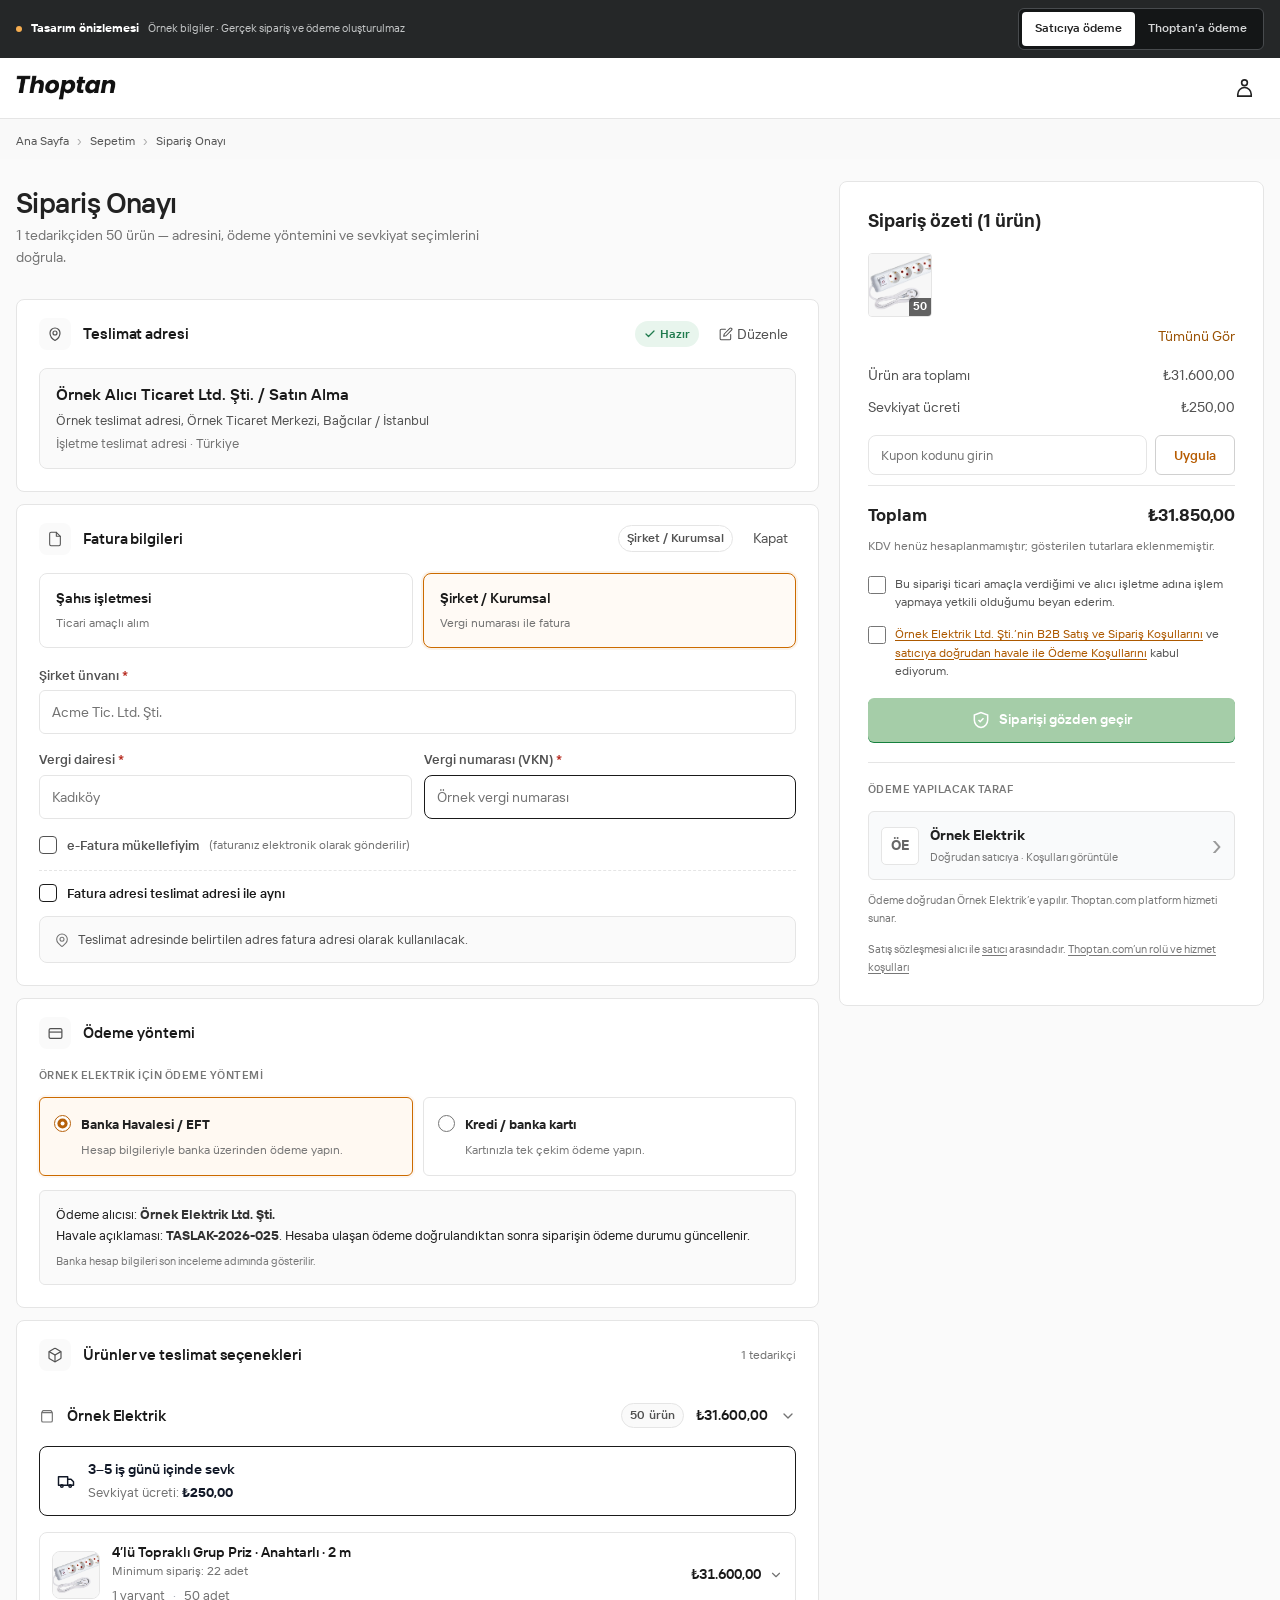
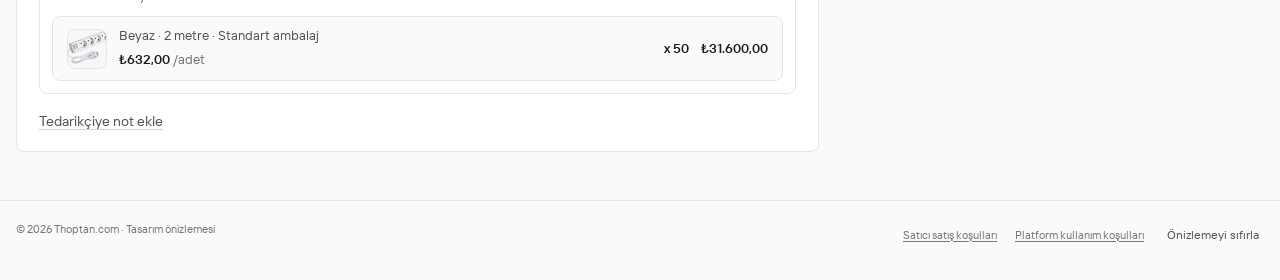
==== commit 9a10e777: "fix(preview): remove open/print/download actions from contract dialog Co-Authored-By: Claude Fable 5" ====
--- a/index.html
+++ b/index.html
@@ -1,4 +1,4 @@
-<!doctype html><html lang="tr"><head><meta charset="utf-8"><meta name="viewport" content="width=device-width,initial-scale=1"><meta name="robots" content="noindex,nofollow"><link rel="icon" href="assets/favicon.png"><link rel="stylesheet" href="assets/checkout-original.css"><link rel="stylesheet" href="preview.css?v=1.5"><title>Ödeme ve B2B sözleşmeler · Thoptan tasarım önizlemesi</title></head><body><div class="demo-toolbar"><div><span class="preview-dot"></span><strong>Tasarım önizlemesi</strong><span class="toolbar-note">Örnek bilgiler · Gerçek sipariş ve ödeme oluşturulmaz</span></div><div class="demo-scenario" role="group" aria-label="Ödeme alıcısı senaryosu"><button data-scenario="seller" aria-pressed="true">Satıcıya ödeme</button><button data-scenario="thoptan" aria-pressed="false">Thoptan’a ödeme</button></div></div>
+<!doctype html><html lang="tr"><head><meta charset="utf-8"><meta name="viewport" content="width=device-width,initial-scale=1"><meta name="robots" content="noindex,nofollow"><link rel="icon" href="assets/favicon.png"><link rel="stylesheet" href="assets/checkout-original.css"><link rel="stylesheet" href="preview.css?v=1.6"><title>Ödeme ve B2B sözleşmeler · Thoptan tasarım önizlemesi</title></head><body><div class="demo-toolbar"><div><span class="preview-dot"></span><strong>Tasarım önizlemesi</strong><span class="toolbar-note">Örnek bilgiler · Gerçek sipariş ve ödeme oluşturulmaz</span></div><div class="demo-scenario" role="group" aria-label="Ödeme alıcısı senaryosu"><button data-scenario="seller" aria-pressed="true">Satıcıya ödeme</button><button data-scenario="thoptan" aria-pressed="false">Thoptan’a ödeme</button></div></div>
     <header class="w-full bg-white border-b border-[#e5e5e5]">
       <div class="max-w-[1680px] mx-auto px-3 sm:px-4 h-[50px] sm:h-[60px] flex items-center justify-between">
         <a href="./" class="flex items-center shrink-0" aria-label="Ana Sayfa">
@@ -354,4 +354,4 @@
         </div>
       </div>
     </div>
-  </main><footer class="demo-footer"><span>© 2026 Thoptan.com · Tasarım önizlemesi</span><nav><a href="belgeler/satici-satis-kosullari.html" data-doc="sale">Satıcı satış koşulları</a><a href="belgeler/thoptan-platform-kosullari.html" data-doc="platform">Platform kullanım koşulları</a><button class="demo-link-button" data-action="reset">Önizlemeyi sıfırla</button></nav></footer><dialog id="document-dialog" class="document-dialog" aria-labelledby="document-title"><div class="document-top"><div><span class="document-kicker" id="document-kicker">SÖZLEŞME ÖNİZLEMESİ</span><h2 id="document-title"></h2></div><button class="dialog-close" aria-label="Belgeyi kapat" data-close>×</button></div><div class="document-tools"><span id="document-meta">Sipariş TASLAK-2026-025 · Sürüm 1.2</span><div><a id="document-open" target="_blank" rel="noopener">Yeni sekmede aç ↗</a><button id="document-print">Yazdır</button><button id="document-download">HTML indir</button></div></div><div id="document-body" class="document-body"></div><div class="document-bottom"><span>Belgeyi açmak onay vermek anlamına gelmez.</span><button class="th-btn-outline" data-close>Ödemeye dön</button></div></dialog><dialog id="flow-dialog" class="flow-dialog" aria-labelledby="flow-title"><div class="document-top"><h2 id="flow-title"></h2><button class="dialog-close" aria-label="Pencereyi kapat" data-close>×</button></div><div class="flow-body" id="flow-body"></div></dialog><div class="demo-toast" id="toast" role="status" hidden></div><script id="demo-data" type="application/json">{"fixture":{"taxNote":"KDV henüz hesaplanmamıştır; gösterilen tutarlara eklenmemiştir.","seller":"Örnek Elektrik Ltd. Şti.","sellerShort":"Örnek Elektrik","buyer":"Örnek Alıcı Ticaret Ltd. Şti.","order":"TASLAK-2026-025","unit":632,"quantity":50,"shipping":250,"total":31850,"subtotal":31600,"image":"assets/urun.jpeg"},"documents":{"sale":{"title":"B2B Satış ve Sipariş Koşulları","file":"satici-satis-kosullari.html","body":"\u003cdiv class=\"document-notice\">\u003cstrong>Örnek belge\u003c/strong> Firma, hesap ve sipariş bilgileri tasarım amacıyla hazırlanmıştır. Bu metin yayıma hazır bir sözleşme değildir.\u003c/div>\u003cdiv class=\"document-facts\">\u003cdiv>\u003cspan>Satıcı\u003c/span>\u003cstrong>Örnek Elektrik Ltd. Şti.\u003c/strong>\u003c/div>\u003cdiv>\u003cspan>Alıcı\u003c/span>\u003cstrong>Örnek Alıcı Ticaret Ltd. Şti.\u003c/strong>\u003c/div>\u003cdiv>\u003cspan>Sipariş\u003c/span>\u003cstrong>TASLAK-2026-025\u003c/strong>\u003c/div>\u003cdiv>\u003cspan>Örnek toplam\u003c/span>\u003cstrong>₺31.850,00\u003c/strong>\u003c/div>\u003c/div>\u003cp>KDV henüz hesaplanmamıştır; gösterilen tutarlara eklenmemiştir.\u003c/p>\n \u003ch3>1. Taraflar ve ticari amaç\u003c/h3>\u003cp>Bu satışın tarafları, siparişte belirtilen \u003cstrong>Örnek Elektrik Ltd. Şti.\u003c/strong> (satıcı) ile \u003cstrong>Örnek Alıcı Ticaret Ltd. Şti.\u003c/strong> (alıcı) işletmeleridir. Alıcı, siparişi ticari veya mesleki amaçla verdiğini ve işletme adına işlem yapmaya yetkili olduğunu beyan eder.\u003c/p>\n \u003ch3>2. Siparişe özel koşullar\u003c/h3>\u003cdiv class=\"document-table-wrap\">\u003ctable>\u003cthead>\u003ctr>\u003cth>Ürün / özellik\u003c/th>\u003cth>Miktar\u003c/th>\u003cth>Birim fiyat\u003c/th>\u003cth>Bedel\u003c/th>\u003c/tr>\u003c/thead>\u003ctbody>\u003ctr>\u003ctd>4’lü topraklı grup priz\u003cbr>\u003csmall>Anahtarlı · Beyaz · 2 metre\u003c/small>\u003c/td>\u003ctd>50 adet\u003c/td>\u003ctd>₺632,00\u003c/td>\u003ctd>₺31.600,00\u003c/td>\u003c/tr>\u003ctr>\u003ctd colspan=\"3\">Sevkiyat bedeli\u003c/td>\u003ctd>₺250,00\u003c/td>\u003c/tr>\u003ctr>\u003cth colspan=\"3\">Toplam · örnek bedel\u003c/th>\u003cth>₺31.850,00\u003c/th>\u003c/tr>\u003c/tbody>\u003c/table>\u003c/div>\u003cp>KDV henüz hesaplanmamıştır; gösterilen tutarlara eklenmemiştir.\u003c/p>\n \u003cul>\u003cli>\u003cstrong>Sevkiyat:\u003c/strong> Ödeme teyidinden itibaren 3–5 iş günü içinde sevk. Bu süre kargonun varış tarihi değildir.\u003c/li>\u003cli>\u003cstrong>Teslim yeri:\u003c/strong> Siparişte seçilen işletme teslimat adresi, İstanbul / Türkiye.\u003c/li>\u003cli>\u003cstrong>Ambalaj:\u003c/strong> Standart ürün ambalajı; özel logo veya üretim talebi yoktur.\u003c/li>\u003cli>\u003cstrong>Ödeme:\u003c/strong> Peşin. Alıcının seçtiği yöntem ve tahsilat alıcısı, ayrı Ödeme Koşullarında gösterilir.\u003c/li>\u003cli>\u003cstrong>Özel koşul:\u003c/strong> Kısmi sevkiyat yapılması için alıcının ayrıca kabulü alınır.\u003c/li>\u003c/ul>\n \u003ch3>3. Satıcının genel satış koşulları\u003c/h3>\u003cp>Satıcı, ürünleri siparişte kabul edilen tanım, miktar ve özelliklere uygun olarak tedarik eder. Ürün, fiyat, miktar veya teslimat koşullarında değişiklik gerekiyorsa alıcıya yeni teklif sunulur; alıcının kabulü olmadan farklı koşullarla devam edilmez.\u003c/p>\n \u003ch3>4. Siparişin kesinleşmesi\u003c/h3>\u003cp>Bu tasarım örneğinde satıcının önceden sunduğu ürün, fiyat ve koşullar alıcıya teklif olarak gösterilir. Alıcının son inceleme ekranında \u003cstrong>“Siparişi onayla”\u003c/strong> eylemiyle aynı koşulları kabul etmesiyle satış sözleşmesinin kurulduğu model örneklenmiştir. Canlı uygulamadaki stok, satıcı kabulü ve ödeme sırası bu maddeyle uyumlu hale getirilmelidir.\u003c/p>\n \u003ch3>5. Teslimat, muayene ve uygunsuzluk\u003c/h3>\u003cp>Alıcı teslim aldığı ürünleri miktar, model ve görünür hasar bakımından kontrol eder. Eksik, yanlış veya hasarlı ürünü sipariş üzerinden satıcıya bildirir; varsa fotoğraf ve teslimat kaydını ekler. Gizli ayıp sonradan fark edildiğinde ayrıca bildirilir. Çözüm, sorunun niteliğine ve uygulanabilir hukuka göre tamamlama, onarım, değişim, bedel indirimi veya iade olabilir.\u003c/p>\n \u003ch3>6. Ticari iptal ve iade\u003c/h3>\u003cp>Bu örnek ticari politikada, sevkiyat başlamadan önce alıcının iptal talebi kabul edilir. Sevkiyat sonrasında yalnız fikir değişikliği nedeniyle iade, satıcının ayrıca kabulüne bağlıdır. Bu hüküm eksik teslim, ayıplı veya sözleşmeye aykırı ürüne ilişkin talepleri ortadan kaldırmaz. Gerçek satıcının seçtiği politika ve masrafları alıcı onayından önce bu bölümde somut olarak gösterilir.\u003c/p>\n \u003ch3>7. Belgelerin önceliği\u003c/h3>\u003cp>Tarafların karşılıklı kabul ettiği siparişe özel koşullar, değiştirdikleri genel satış hükümlerine göre önceliklidir. Satıcı genel koşullarını sonradan güncellediğinde tamamlanmış siparişin kabul edilen sürümü değişmez. Satıcı koşulları Thoptan adına ek garanti veya ödeme taahhüdü oluşturamaz.\u003c/p>\n \u003ch3>8. Thoptan’ın rolü\u003c/h3>\u003cp>Thoptan.com bu ürün satışının tarafı değildir; platform hizmeti sunar. Thoptan üzerinden tahsilat seçildiğinde ayrıca ilgili Ödeme Koşulları uygulanır. Thoptan’ın kendi hizmetlerinden doğan yükümlülükleri saklıdır.\u003c/p>\n \u003ch3>9. Hukuk ve uyuşmazlık düzeni\u003c/h3>\u003cp>\u003cstrong>Taslakta tamamlanacak:\u003c/strong> Bu alıcı–satıcı satışına uygulanacak hukuk ve yetkili mahkeme veya tahkim düzeni. Platform işletmecisinin İngiltere’de bulunması, bu satış için tek başına hukuk seçimi oluşturmaz.\u003c/p>\u003cp>Bu koşullar, uygulanabilir mevzuat uyarınca sınırlandırılamayan hakları veya ilgili hizmet sağlayıcısının kendi hizmetlerinden doğan yükümlülüklerini ortadan kaldırmaz.\u003c/p>"},"seller_bank":{"title":"Satıcıya doğrudan havale ile ödeme koşulları","file":"satici-havale-odeme.html","owner":"seller","method":"bank","checkout":{"title":"Ödemeniz doğrudan satıcıya yapılacak","methodLabel":"Havale / EFT","payment":"₺31.850,00 tutarındaki havale ödemenizi doğrudan Örnek Elektrik Ltd. Şti.’nin banka hesabına yapacaksınız.","role":"Ürün, fatura ve teslimata ilişkin taleplerinizin muhatabı Örnek Elektrik Ltd. Şti.’dir. Satış sözleşmesi alıcı ile satıcı arasında kurulur. Thoptan.com platform hizmeti sunar ve kendi hizmetlerinden doğan yükümlülükleri saklıdır.","consentLabel":"satıcıya doğrudan havale ile Ödeme Koşullarını"},"body":"\u003cdiv class=\"document-notice\">\u003cstrong>Örnek belge\u003c/strong> Firma, hesap ve sipariş bilgileri tasarım amacıyla hazırlanmıştır. Bu metin yayıma hazır bir sözleşme değildir.\u003c/div>\u003cdiv class=\"document-facts\">\u003cdiv>\u003cspan>Satıcı\u003c/span>\u003cstrong>Örnek Elektrik Ltd. Şti.\u003c/strong>\u003c/div>\u003cdiv>\u003cspan>Alıcı\u003c/span>\u003cstrong>Örnek Alıcı Ticaret Ltd. Şti.\u003c/strong>\u003c/div>\u003cdiv>\u003cspan>Sipariş\u003c/span>\u003cstrong>TASLAK-2026-025\u003c/strong>\u003c/div>\u003cdiv>\u003cspan>Örnek toplam\u003c/span>\u003cstrong>₺31.850,00\u003c/strong>\u003c/div>\u003c/div>\u003cp>KDV henüz hesaplanmamıştır; gösterilen tutarlara eklenmemiştir.\u003c/p>\u003cdiv class=\"document-highlight\">\u003cspan>Bu siparişte ödeme\u003c/span>\u003cstrong>Banka havalesi / EFT\u003c/strong>\u003cp>Tahsilatı alan: \u003cb>Örnek Elektrik Ltd. Şti.\u003c/b>\u003c/p>\u003c/div>\n \u003ch3>Bu ödemenin özeti\u003c/h3>\u003cp>\u003cstrong>Ödemeniz doğrudan satıcıya yapılacak\u003c/strong>\u003c/p>\u003cp>₺31.850,00 tutarındaki havale ödemenizi doğrudan Örnek Elektrik Ltd. Şti.’nin banka hesabına yapacaksınız.\u003c/p>\u003cp>Ürün, fatura ve teslimata ilişkin taleplerinizin muhatabı Örnek Elektrik Ltd. Şti.’dir. Satış sözleşmesi alıcı ile satıcı arasında kurulur. Thoptan.com platform hizmeti sunar ve kendi hizmetlerinden doğan yükümlülükleri saklıdır.\u003c/p>\n \u003ch3>1. Satış ve tahsilatın tarafları\u003c/h3>\u003cp>Ürünün satıcısı \u003cstrong>Örnek Elektrik Ltd. Şti.\u003c/strong> olarak kalır. Ödeme doğrudan satıcı adına alınır. Thoptan.com siparişin oluşturulması ve görüntülenmesi için platform hizmeti sunar.\u003c/p>\n \u003ch3>2. Tutar ve ödeme yöntemi\u003c/h3>\u003cp>Gösterilen ürün ve sevkiyat toplamı \u003cstrong>₺31.850,00\u003c/strong> tutarındadır. KDV henüz hesaplanmamıştır; gösterilen tutarlara eklenmemiştir. Platform tarafından bu örnek işlem için ek ödeme işlem ücreti alınmaz. Alıcının bankası veya kart kuruluşunun ayrıca uyguladığı kur/transfer ücretleri kendi tarifesine tabidir.\u003c/p>\n \u003ch3>3. Havale talimatı\u003c/h3>\u003cp>Alıcı, sipariş için gösterilen ve \u003cstrong>Örnek Elektrik Ltd. Şti.\u003c/strong> adına kayıtlı banka hesabına ödeme yapar. Açıklamaya \u003cstrong>TASLAK-2026-025\u003c/strong> sipariş numarası yazılır. Ödemenin belirtilen hesaba ulaştığı ve siparişle eşleştiği doğrulandığında ödeme durumu güncellenir. Dekont yüklenmesi tek başına tahsilatın gerçekleştiği anlamına gelmez.\u003c/p>\u003cp>Bu önizlemede gerçek IBAN veya banka hesabı bulunmaz. Canlı siparişte hesap sahibi, banka, IBAN/hesap numarası ve gerektiğinde SWIFT bilgileri açıkça gösterilir.\u003c/p>\n \u003ch3>4. Ödemenin siparişe işlenmesi\u003c/h3>\u003cp>Doğrulanan ödeme ilgili siparişe işlenir. Eksik veya eşleştirilemeyen ödemelerde alıcıya bilgi verilir.\u003c/p>\n \u003ch3>5. İptal, iade ve itirazlar\u003c/h3>\u003cp>Ürüne ilişkin talepler siparişe eklenen B2B Satış ve Sipariş Koşullarına göre değerlendirilir. İade hakkı veya kararı doğduğunda iade alıcısı ve hesap bilgileri doğrulanarak banka transferi yapılır. İadeyi gerçekleştirecek taraf, ödeme kaydı ve ilgili iade kararıyla birlikte açıkça belirtilir.\u003c/p>\n \u003ch3>6. Thoptan’ın hizmet kapsamı\u003c/h3>\u003cp>Thoptan’ın rolü platform hizmeti sunmaktır. Ürünün satışı ve teslim yükümlülüğü satıcıya aittir. Ödeme işleminin gerçekleştirilmesi, tek başına Thoptan tarafından ayrıca bir teslimat veya koşulsuz para iadesi taahhüdü verildiği anlamına gelmez.\u003c/p>\u003cp>Bu koşullar, uygulanabilir mevzuat uyarınca sınırlandırılamayan hakları veya ilgili hizmet sağlayıcısının kendi hizmetlerinden doğan yükümlülüklerini ortadan kaldırmaz.\u003c/p>\n \u003ch3>7. Kayıt ve erişim\u003c/h3>\u003cp>Alıcının kabul ettiği ödeme yöntemi, ödeme alıcısı, tutar ve bu belgenin sürümü siparişe bağlı olarak kaydedilir. Değişiklik olursa yeni koşullar kabulden önce gösterilir. Bu örnekte hiçbir veri bir ödeme kuruluşuna gönderilmez.\u003c/p>"},"seller_card":{"title":"Satıcıya doğrudan kartla ödeme koşulları","file":"satici-kart-odeme.html","owner":"seller","method":"card","checkout":{"title":"Ödemeniz doğrudan satıcıya yapılacak","methodLabel":"Kredi / banka kartı","payment":"₺31.850,00 tutarındaki kart ödemeniz, Örnek Ödeme Kuruluşu aracılığıyla doğrudan Örnek Elektrik Ltd. Şti. adına alınacaktır.","role":"Ürün, fatura ve teslimata ilişkin taleplerinizin muhatabı Örnek Elektrik Ltd. Şti.’dir. Satış sözleşmesi alıcı ile satıcı arasında kurulur. Thoptan.com platform hizmeti sunar ve kendi hizmetlerinden doğan yükümlülükleri saklıdır.","consentLabel":"satıcıya doğrudan kartla Ödeme Koşullarını"},"body":"\u003cdiv class=\"document-notice\">\u003cstrong>Örnek belge\u003c/strong> Firma, hesap ve sipariş bilgileri tasarım amacıyla hazırlanmıştır. Bu metin yayıma hazır bir sözleşme değildir.\u003c/div>\u003cdiv class=\"document-facts\">\u003cdiv>\u003cspan>Satıcı\u003c/span>\u003cstrong>Örnek Elektrik Ltd. Şti.\u003c/strong>\u003c/div>\u003cdiv>\u003cspan>Alıcı\u003c/span>\u003cstrong>Örnek Alıcı Ticaret Ltd. Şti.\u003c/strong>\u003c/div>\u003cdiv>\u003cspan>Sipariş\u003c/span>\u003cstrong>TASLAK-2026-025\u003c/strong>\u003c/div>\u003cdiv>\u003cspan>Örnek toplam\u003c/span>\u003cstrong>₺31.850,00\u003c/strong>\u003c/div>\u003c/div>\u003cp>KDV henüz hesaplanmamıştır; gösterilen tutarlara eklenmemiştir.\u003c/p>\u003cdiv class=\"document-highlight\">\u003cspan>Bu siparişte ödeme\u003c/span>\u003cstrong>Kredi / banka kartı · Tek çekim\u003c/strong>\u003cp>Tahsilatı alan: \u003cb>Örnek Elektrik Ltd. Şti.\u003c/b> · İşlemi yapan: \u003cb>Örnek Ödeme Kuruluşu\u003c/b>\u003c/p>\u003c/div>\n \u003ch3>Bu ödemenin özeti\u003c/h3>\u003cp>\u003cstrong>Ödemeniz doğrudan satıcıya yapılacak\u003c/strong>\u003c/p>\u003cp>₺31.850,00 tutarındaki kart ödemeniz, Örnek Ödeme Kuruluşu aracılığıyla doğrudan Örnek Elektrik Ltd. Şti. adına alınacaktır.\u003c/p>\u003cp>Ürün, fatura ve teslimata ilişkin taleplerinizin muhatabı Örnek Elektrik Ltd. Şti.’dir. Satış sözleşmesi alıcı ile satıcı arasında kurulur. Thoptan.com platform hizmeti sunar ve kendi hizmetlerinden doğan yükümlülükleri saklıdır.\u003c/p>\n \u003ch3>1. Satış ve tahsilatın tarafları\u003c/h3>\u003cp>Ürünün satıcısı \u003cstrong>Örnek Elektrik Ltd. Şti.\u003c/strong> olarak kalır. Ödeme doğrudan satıcı adına alınır. Thoptan.com siparişin oluşturulması ve görüntülenmesi için platform hizmeti sunar.\u003c/p>\n \u003ch3>2. Tutar ve ödeme yöntemi\u003c/h3>\u003cp>Gösterilen ürün ve sevkiyat toplamı \u003cstrong>₺31.850,00\u003c/strong> tutarındadır. KDV henüz hesaplanmamıştır; gösterilen tutarlara eklenmemiştir. Platform tarafından bu örnek işlem için ek ödeme işlem ücreti alınmaz. Alıcının bankası veya kart kuruluşunun ayrıca uyguladığı kur/transfer ücretleri kendi tarifesine tabidir.\u003c/p>\n \u003ch3>3. Kartla ödeme talimatı\u003c/h3>\u003cp>Alıcı, ödeme ekranında gösterilen tutarın kartından tek çekim tahsil edilmesi için talimat verir. İşlem, \u003cstrong>Örnek Ödeme Kuruluşu\u003c/strong> tarafından \u003cstrong>Örnek Elektrik Ltd. Şti.\u003c/strong> adına gerçekleştirilir. Banka gerekli görürse ek kimlik doğrulaması istenebilir. İşlem başarısız olursa ödeme tamamlanmış sayılmaz.\u003c/p>\u003cp>Kart ekstresinde görünecek işyeri açıklaması: \u003cstrong>ORNEK ELEKTRIK DEMO\u003c/strong>. Bu açıklama da gerçek ödeme sağlayıcısına göre kesinleştirilir.\u003c/p>\n \u003ch3>4. Ödemenin siparişe işlenmesi\u003c/h3>\u003cp>Doğrulanan ödeme ilgili siparişe işlenir. Eksik veya eşleştirilemeyen ödemelerde alıcıya bilgi verilir.\u003c/p>\n \u003ch3>5. İptal, iade ve itirazlar\u003c/h3>\u003cp>Ürüne ilişkin talepler siparişe eklenen B2B Satış ve Sipariş Koşullarına göre değerlendirilir. İade hakkı veya kararı doğduğunda iade işlemi, ödeme sağlayıcısının kuralları ve uygulanabilir mevzuat çerçevesinde kural olarak ödemenin yapıldığı karta başlatılır. Bankaya yansıma süresi bankaya bağlıdır. Alıcının banka/ödeme sağlayıcısı nezdinde sahip olduğu işlem itirazı hakları saklıdır.\u003c/p>\n \u003ch3>6. Thoptan’ın hizmet kapsamı\u003c/h3>\u003cp>Thoptan’ın rolü platform hizmeti sunmaktır. Ürünün satışı ve teslim yükümlülüğü satıcıya aittir. Ödeme işleminin gerçekleştirilmesi, tek başına Thoptan tarafından ayrıca bir teslimat veya koşulsuz para iadesi taahhüdü verildiği anlamına gelmez.\u003c/p>\u003cp>Bu koşullar, uygulanabilir mevzuat uyarınca sınırlandırılamayan hakları veya ilgili hizmet sağlayıcısının kendi hizmetlerinden doğan yükümlülüklerini ortadan kaldırmaz.\u003c/p>\n \u003ch3>7. Kayıt ve erişim\u003c/h3>\u003cp>Alıcının kabul ettiği ödeme yöntemi, ödeme alıcısı, tutar ve bu belgenin sürümü siparişe bağlı olarak kaydedilir. Değişiklik olursa yeni koşullar kabulden önce gösterilir. Bu örnekte hiçbir veri bir ödeme kuruluşuna gönderilmez.\u003c/p>"},"thoptan_bank":{"title":"Thoptan.com üzerinden havale ile tahsilat ve ödeme koşulları","file":"thoptan-havale-odeme.html","owner":"thoptan","method":"bank","checkout":{"title":"Ödemeniz Thoptan.com üzerinden alınacak","methodLabel":"Havale / EFT","payment":"₺31.850,00 tutarındaki havale ödemenizi satıcı adına tahsilat yapan Thoptan.com işletmecisinin banka hesabına yapacaksınız.","role":"Ürünün satıcısı Örnek Elektrik Ltd. Şti.’dir. Satış sözleşmesi alıcı ile satıcı arasında kurulur. Thoptan.com bu örnek modelde satıcı adına tahsilat yapar; kendi platform ve tahsilat hizmetlerinden doğan yükümlülükleri saklıdır.","consentLabel":"Thoptan.com üzerinden havale ile Tahsilat ve Ödeme Koşullarını"},"body":"\u003cdiv class=\"document-notice\">\u003cstrong>Örnek belge\u003c/strong> Firma, hesap ve sipariş bilgileri tasarım amacıyla hazırlanmıştır. Bu metin yayıma hazır bir sözleşme değildir.\u003c/div>\u003cdiv class=\"document-facts\">\u003cdiv>\u003cspan>Satıcı\u003c/span>\u003cstrong>Örnek Elektrik Ltd. Şti.\u003c/strong>\u003c/div>\u003cdiv>\u003cspan>Alıcı\u003c/span>\u003cstrong>Örnek Alıcı Ticaret Ltd. Şti.\u003c/strong>\u003c/div>\u003cdiv>\u003cspan>Sipariş\u003c/span>\u003cstrong>TASLAK-2026-025\u003c/strong>\u003c/div>\u003cdiv>\u003cspan>Örnek toplam\u003c/span>\u003cstrong>₺31.850,00\u003c/strong>\u003c/div>\u003c/div>\u003cp>KDV henüz hesaplanmamıştır; gösterilen tutarlara eklenmemiştir.\u003c/p>\u003cdiv class=\"document-highlight\">\u003cspan>Bu siparişte ödeme\u003c/span>\u003cstrong>Banka havalesi / EFT\u003c/strong>\u003cp>Tahsilatı alan: \u003cb>Thoptan.com işletmecisi\u003c/b>\u003c/p>\u003c/div>\n \u003ch3>Bu ödemenin özeti\u003c/h3>\u003cp>\u003cstrong>Ödemeniz Thoptan.com üzerinden alınacak\u003c/strong>\u003c/p>\u003cp>₺31.850,00 tutarındaki havale ödemenizi satıcı adına tahsilat yapan Thoptan.com işletmecisinin banka hesabına yapacaksınız.\u003c/p>\u003cp>Ürünün satıcısı Örnek Elektrik Ltd. Şti.’dir. Satış sözleşmesi alıcı ile satıcı arasında kurulur. Thoptan.com bu örnek modelde satıcı adına tahsilat yapar; kendi platform ve tahsilat hizmetlerinden doğan yükümlülükleri saklıdır.\u003c/p>\n \u003ch3>1. Satış ve tahsilatın tarafları\u003c/h3>\u003cp>Ürünün satıcısı \u003cstrong>Örnek Elektrik Ltd. Şti.\u003c/strong> olarak kalır. Bu örnek modelde Thoptan işletmecisi, satıcının verdiği tahsilat yetkisi kapsamında satış bedelini satıcı adına alır. Bu yetki ve gerçek ödeme hizmeti modeli canlı kullanımdan önce ilgili sözleşmelerde doğrulanmalıdır.\u003c/p>\n \u003ch3>2. Tutar ve ödeme yöntemi\u003c/h3>\u003cp>Gösterilen ürün ve sevkiyat toplamı \u003cstrong>₺31.850,00\u003c/strong> tutarındadır. KDV henüz hesaplanmamıştır; gösterilen tutarlara eklenmemiştir. Platform tarafından bu örnek işlem için ek ödeme işlem ücreti alınmaz. Alıcının bankası veya kart kuruluşunun ayrıca uyguladığı kur/transfer ücretleri kendi tarifesine tabidir.\u003c/p>\n \u003ch3>3. Havale talimatı\u003c/h3>\u003cp>Alıcı, sipariş için gösterilen ve \u003cstrong>Thoptan.com işletmecisi\u003c/strong> adına kayıtlı banka hesabına ödeme yapar. Açıklamaya \u003cstrong>TASLAK-2026-025\u003c/strong> sipariş numarası yazılır. Ödemenin belirtilen hesaba ulaştığı ve siparişle eşleştiği doğrulandığında ödeme durumu güncellenir. Dekont yüklenmesi tek başına tahsilatın gerçekleştiği anlamına gelmez.\u003c/p>\u003cp>Bu önizlemede gerçek IBAN veya banka hesabı bulunmaz. Canlı siparişte hesap sahibi, banka, IBAN/hesap numarası ve gerektiğinde SWIFT bilgileri açıkça gösterilir.\u003c/p>\n \u003ch3>4. Ödemenin siparişe işlenmesi\u003c/h3>\u003cp>Bu taslakta, satıcının yetkilendirdiği tahsilat alıcısına yapılan ve doğrulanan ödeme, ödendiği tutar kadar satıcıya karşı ödeme borcunun ifası olarak kabul edilir. Satıcıya aktarım süreci alıcıdan aynı bedelin ikinci kez istenmesine gerekçe oluşturmaz. Bu hüküm gerçek tahsilat yetkisiyle birlikte değerlendirilmelidir.\u003c/p>\n \u003ch3>5. İptal, iade ve itirazlar\u003c/h3>\u003cp>Ürüne ilişkin talepler siparişe eklenen B2B Satış ve Sipariş Koşullarına göre değerlendirilir. İade hakkı veya kararı doğduğunda iade alıcısı ve hesap bilgileri doğrulanarak banka transferi yapılır. İadeyi gerçekleştirecek taraf, ödeme kaydı ve ilgili iade kararıyla birlikte açıkça belirtilir.\u003c/p>\n \u003ch3>6. Thoptan’ın hizmet kapsamı\u003c/h3>\u003cp>Thoptan’ın rolü platform hizmeti ve burada açıklanan tahsilat sürecidir. Ürünün satışı ve teslim yükümlülüğü satıcıya aittir. Ödeme işleminin gerçekleştirilmesi, tek başına Thoptan tarafından ayrıca bir teslimat veya koşulsuz para iadesi taahhüdü verildiği anlamına gelmez.\u003c/p>\u003cp>Bu koşullar, uygulanabilir mevzuat uyarınca sınırlandırılamayan hakları veya ilgili hizmet sağlayıcısının kendi hizmetlerinden doğan yükümlülüklerini ortadan kaldırmaz.\u003c/p>\n \u003ch3>7. Kayıt ve erişim\u003c/h3>\u003cp>Alıcının kabul ettiği ödeme yöntemi, ödeme alıcısı, tutar ve bu belgenin sürümü siparişe bağlı olarak kaydedilir. Değişiklik olursa yeni koşullar kabulden önce gösterilir. Bu örnekte hiçbir veri bir ödeme kuruluşuna gönderilmez.\u003c/p>"},"thoptan_card":{"title":"Thoptan.com üzerinden kartla tahsilat ve ödeme koşulları","file":"thoptan-kart-odeme.html","owner":"thoptan","method":"card","checkout":{"title":"Ödemeniz Thoptan.com üzerinden alınacak","methodLabel":"Kredi / banka kartı","payment":"₺31.850,00 tutarındaki kart ödemeniz, Örnek Ödeme Kuruluşu aracılığıyla Thoptan.com tarafından Örnek Elektrik Ltd. Şti. adına tahsil edilecektir.","role":"Ürünün satıcısı Örnek Elektrik Ltd. Şti.’dir. Satış sözleşmesi alıcı ile satıcı arasında kurulur. Thoptan.com bu örnek modelde satıcı adına tahsilat yapar; kendi platform ve tahsilat hizmetlerinden doğan yükümlülükleri saklıdır.","consentLabel":"Thoptan.com üzerinden kartla Tahsilat ve Ödeme Koşullarını"},"body":"\u003cdiv class=\"document-notice\">\u003cstrong>Örnek belge\u003c/strong> Firma, hesap ve sipariş bilgileri tasarım amacıyla hazırlanmıştır. Bu metin yayıma hazır bir sözleşme değildir.\u003c/div>\u003cdiv class=\"document-facts\">\u003cdiv>\u003cspan>Satıcı\u003c/span>\u003cstrong>Örnek Elektrik Ltd. Şti.\u003c/strong>\u003c/div>\u003cdiv>\u003cspan>Alıcı\u003c/span>\u003cstrong>Örnek Alıcı Ticaret Ltd. Şti.\u003c/strong>\u003c/div>\u003cdiv>\u003cspan>Sipariş\u003c/span>\u003cstrong>TASLAK-2026-025\u003c/strong>\u003c/div>\u003cdiv>\u003cspan>Örnek toplam\u003c/span>\u003cstrong>₺31.850,00\u003c/strong>\u003c/div>\u003c/div>\u003cp>KDV henüz hesaplanmamıştır; gösterilen tutarlara eklenmemiştir.\u003c/p>\u003cdiv class=\"document-highlight\">\u003cspan>Bu siparişte ödeme\u003c/span>\u003cstrong>Kredi / banka kartı · Tek çekim\u003c/strong>\u003cp>Tahsilatı alan: \u003cb>Thoptan.com işletmecisi\u003c/b> · İşlemi yapan: \u003cb>Örnek Ödeme Kuruluşu\u003c/b>\u003c/p>\u003c/div>\n \u003ch3>Bu ödemenin özeti\u003c/h3>\u003cp>\u003cstrong>Ödemeniz Thoptan.com üzerinden alınacak\u003c/strong>\u003c/p>\u003cp>₺31.850,00 tutarındaki kart ödemeniz, Örnek Ödeme Kuruluşu aracılığıyla Thoptan.com tarafından Örnek Elektrik Ltd. Şti. adına tahsil edilecektir.\u003c/p>\u003cp>Ürünün satıcısı Örnek Elektrik Ltd. Şti.’dir. Satış sözleşmesi alıcı ile satıcı arasında kurulur. Thoptan.com bu örnek modelde satıcı adına tahsilat yapar; kendi platform ve tahsilat hizmetlerinden doğan yükümlülükleri saklıdır.\u003c/p>\n \u003ch3>1. Satış ve tahsilatın tarafları\u003c/h3>\u003cp>Ürünün satıcısı \u003cstrong>Örnek Elektrik Ltd. Şti.\u003c/strong> olarak kalır. Bu örnek modelde Thoptan işletmecisi, satıcının verdiği tahsilat yetkisi kapsamında satış bedelini satıcı adına alır. Bu yetki ve gerçek ödeme hizmeti modeli canlı kullanımdan önce ilgili sözleşmelerde doğrulanmalıdır.\u003c/p>\n \u003ch3>2. Tutar ve ödeme yöntemi\u003c/h3>\u003cp>Gösterilen ürün ve sevkiyat toplamı \u003cstrong>₺31.850,00\u003c/strong> tutarındadır. KDV henüz hesaplanmamıştır; gösterilen tutarlara eklenmemiştir. Platform tarafından bu örnek işlem için ek ödeme işlem ücreti alınmaz. Alıcının bankası veya kart kuruluşunun ayrıca uyguladığı kur/transfer ücretleri kendi tarifesine tabidir.\u003c/p>\n \u003ch3>3. Kartla ödeme talimatı\u003c/h3>\u003cp>Alıcı, ödeme ekranında gösterilen tutarın kartından tek çekim tahsil edilmesi için talimat verir. İşlem, \u003cstrong>Örnek Ödeme Kuruluşu\u003c/strong> tarafından \u003cstrong>Thoptan.com işletmecisi\u003c/strong> adına gerçekleştirilir. Banka gerekli görürse ek kimlik doğrulaması istenebilir. İşlem başarısız olursa ödeme tamamlanmış sayılmaz.\u003c/p>\u003cp>Kart ekstresinde görünecek işyeri açıklaması: \u003cstrong>THOPTAN DEMO\u003c/strong>. Bu açıklama da gerçek ödeme sağlayıcısına göre kesinleştirilir.\u003c/p>\n \u003ch3>4. Ödemenin siparişe işlenmesi\u003c/h3>\u003cp>Bu taslakta, satıcının yetkilendirdiği tahsilat alıcısına yapılan ve doğrulanan ödeme, ödendiği tutar kadar satıcıya karşı ödeme borcunun ifası olarak kabul edilir. Satıcıya aktarım süreci alıcıdan aynı bedelin ikinci kez istenmesine gerekçe oluşturmaz. Bu hüküm gerçek tahsilat yetkisiyle birlikte değerlendirilmelidir.\u003c/p>\n \u003ch3>5. İptal, iade ve itirazlar\u003c/h3>\u003cp>Ürüne ilişkin talepler siparişe eklenen B2B Satış ve Sipariş Koşullarına göre değerlendirilir. İade hakkı veya kararı doğduğunda iade işlemi, ödeme sağlayıcısının kuralları ve uygulanabilir mevzuat çerçevesinde kural olarak ödemenin yapıldığı karta başlatılır. Bankaya yansıma süresi bankaya bağlıdır. Alıcının banka/ödeme sağlayıcısı nezdinde sahip olduğu işlem itirazı hakları saklıdır.\u003c/p>\n \u003ch3>6. Thoptan’ın hizmet kapsamı\u003c/h3>\u003cp>Thoptan’ın rolü platform hizmeti ve burada açıklanan tahsilat sürecidir. Ürünün satışı ve teslim yükümlülüğü satıcıya aittir. Ödeme işleminin gerçekleştirilmesi, tek başına Thoptan tarafından ayrıca bir teslimat veya koşulsuz para iadesi taahhüdü verildiği anlamına gelmez.\u003c/p>\u003cp>Bu koşullar, uygulanabilir mevzuat uyarınca sınırlandırılamayan hakları veya ilgili hizmet sağlayıcısının kendi hizmetlerinden doğan yükümlülüklerini ortadan kaldırmaz.\u003c/p>\n \u003ch3>7. Kayıt ve erişim\u003c/h3>\u003cp>Alıcının kabul ettiği ödeme yöntemi, ödeme alıcısı, tutar ve bu belgenin sürümü siparişe bağlı olarak kaydedilir. Değişiklik olursa yeni koşullar kabulden önce gösterilir. Bu örnekte hiçbir veri bir ödeme kuruluşuna gönderilmez.\u003c/p>"},"platform":{"title":"Thoptan.com Platform Kullanım Koşulları","file":"thoptan-platform-kosullari.html","body":"\u003cdiv class=\"document-notice\">\u003cstrong>Örnek belge\u003c/strong> Firma, hesap ve sipariş bilgileri tasarım amacıyla hazırlanmıştır. Bu metin yayıma hazır bir sözleşme değildir.\u003c/div>\u003cdiv class=\"document-highlight\">\u003cspan>Bu belgenin tarafları\u003c/span>\u003cstrong>Thoptan.com işletmecisi ↔ platform kullanıcısı\u003c/strong>\u003cp>Ürün satış koşullarından ayrı platform hizmet ilişkisi.\u003c/p>\u003c/div>\u003ch3>1. Platform işletmecisi\u003c/h3>\u003cp>Thoptan.com markasını işleten İngiltere merkezli şirketin tam sicil unvanı, Companies House kayıt numarası ve kayıtlı adresi gerçek belgede yer alacaktır. Bu önizlemede şirket sicil bilgileri kullanılmamıştır.\u003c/p>\u003ch3>2. Sunulan hizmet\u003c/h3>\u003cp>Thoptan.com, işletmelerin ürünleri incelemesine, satıcılarla iletişim kurmasına, sipariş oluşturmasına ve sipariş bilgilerini takip etmesine imkân sağlayan B2B pazaryeridir. Platform, kullanıcıya sunduğu kendi hizmetlerinden sorumludur.\u003c/p>\u003ch3>3. Ürün satışının tarafları\u003c/h3>\u003cp>Ürün satış sözleşmesi, siparişte açıkça belirtilen alıcı işletme ile satıcı işletme arasında kurulur. Satıcının kimliği, ürün özellikleri ve satış koşulları siparişin onayından önce gösterilir.\u003c/p>\u003ch3>4. Ödeme yöntemleri ve tahsilat alıcısı\u003c/h3>\u003cp>Ödeme sayfasında doğrudan satıcıya veya Thoptan üzerinden ödeme senaryosu gösterilir. Her işlemde ödeme yöntemi, tahsilatı alan kuruluş ve varsa ödeme sağlayıcısı açıkça belirtilir. Thoptan üzerinden tahsilat modelinde gerçek yetki, sağlayıcı sözleşmeleri ve gerekli hukuki değerlendirme tamamlanmalıdır. Bir ödeme yöntemi sunulması, Thoptan’ı kendiliğinden ürün satıcısı yapmaz.\u003c/p>\u003ch3>5. Hesap ve işletme bilgileri\u003c/h3>\u003cp>Kullanıcı işletme ve temsil bilgilerini doğru ve güncel tutar. Hesabını yetkisiz kullanıma karşı korur. İşlemlerin ticari niteliği ve temsil yetkisi gerektiğinde doğrulanır.\u003c/p>\u003ch3>6. Destek ve sorumluluk\u003c/h3>\u003cp>Ürünle ilgili talepler ilgili satıcıya; platformun işleyişi ve kendi hizmetleriyle ilgili talepler Thoptan’a yöneltilir. Tahsilatla ilgili talepler ödeme kaydında belirtilen tarafa ve gerektiğinde ödeme sağlayıcısına iletilir. Thoptan’ın destek sunması, satıcı adına sınırsız ürün garantisi verdiği anlamına gelmez.\u003c/p>\u003cp>Bu koşullar, uygulanabilir mevzuat uyarınca sınırlandırılamayan hakları veya ilgili hizmet sağlayıcısının kendi hizmetlerinden doğan yükümlülüklerini ortadan kaldırmaz.\u003c/p>\u003ch3>7. Kabul ve sürüm\u003c/h3>\u003cp>Platform koşulları üyelik sırasında ve yeniden kabul gerektiren değişikliklerde onaya sunulur. Sipariş sırasında ayrıca satıcının o siparişe ait koşulları ile seçilen ödeme yönteminin koşulları gösterilir. Sonradan yapılan güncelleme geçmiş siparişe ait kabul edilmiş belgeyi değiştirmez.\u003c/p>\u003ch3>8. Hukuk incelemesinde tamamlanacak alanlar\u003c/h3>\u003cp>Gerçek işletmeci sicil bilgileri, sunulan ödeme hizmetinin kapsamı ve varsa ücretleri, veri koruma bildirimleri, platform sözleşmesine uygulanacak hukuk ve yetkili uyuşmazlık mercii nihai metinde tamamlanmalıdır. İngiltere ve Galler hukuku platform sözleşmesi için değerlendirme seçeneğidir; bu örnek belge otomatik bir hukuk seçimi yapmaz.\u003c/p>"}},"version":"1.2"}</script><script src="app.js?v=1.5"></script></body></html>+  </main><footer class="demo-footer"><span>© 2026 Thoptan.com · Tasarım önizlemesi</span><nav><a href="belgeler/satici-satis-kosullari.html" data-doc="sale">Satıcı satış koşulları</a><a href="belgeler/thoptan-platform-kosullari.html" data-doc="platform">Platform kullanım koşulları</a><button class="demo-link-button" data-action="reset">Önizlemeyi sıfırla</button></nav></footer><dialog id="document-dialog" class="document-dialog" aria-labelledby="document-title"><div class="document-top"><div><span class="document-kicker" id="document-kicker">SÖZLEŞME ÖNİZLEMESİ</span><h2 id="document-title"></h2></div><button class="dialog-close" aria-label="Belgeyi kapat" data-close>×</button></div><div class="document-tools"><span id="document-meta">Sipariş TASLAK-2026-025 · Sürüm 1.2</span></div><div id="document-body" class="document-body"></div><div class="document-bottom"><span>Belgeyi açmak onay vermek anlamına gelmez.</span><button class="th-btn-outline" data-close>Ödemeye dön</button></div></dialog><dialog id="flow-dialog" class="flow-dialog" aria-labelledby="flow-title"><div class="document-top"><h2 id="flow-title"></h2><button class="dialog-close" aria-label="Pencereyi kapat" data-close>×</button></div><div class="flow-body" id="flow-body"></div></dialog><div class="demo-toast" id="toast" role="status" hidden></div><script id="demo-data" type="application/json">{"fixture":{"taxNote":"KDV henüz hesaplanmamıştır; gösterilen tutarlara eklenmemiştir.","seller":"Örnek Elektrik Ltd. Şti.","sellerShort":"Örnek Elektrik","buyer":"Örnek Alıcı Ticaret Ltd. Şti.","order":"TASLAK-2026-025","unit":632,"quantity":50,"shipping":250,"total":31850,"subtotal":31600,"image":"assets/urun.jpeg"},"documents":{"sale":{"title":"B2B Satış ve Sipariş Koşulları","file":"satici-satis-kosullari.html","body":"\u003cdiv class=\"document-notice\">\u003cstrong>Örnek belge\u003c/strong> Firma, hesap ve sipariş bilgileri tasarım amacıyla hazırlanmıştır. Bu metin yayıma hazır bir sözleşme değildir.\u003c/div>\u003cdiv class=\"document-facts\">\u003cdiv>\u003cspan>Satıcı\u003c/span>\u003cstrong>Örnek Elektrik Ltd. Şti.\u003c/strong>\u003c/div>\u003cdiv>\u003cspan>Alıcı\u003c/span>\u003cstrong>Örnek Alıcı Ticaret Ltd. Şti.\u003c/strong>\u003c/div>\u003cdiv>\u003cspan>Sipariş\u003c/span>\u003cstrong>TASLAK-2026-025\u003c/strong>\u003c/div>\u003cdiv>\u003cspan>Örnek toplam\u003c/span>\u003cstrong>₺31.850,00\u003c/strong>\u003c/div>\u003c/div>\u003cp>KDV henüz hesaplanmamıştır; gösterilen tutarlara eklenmemiştir.\u003c/p>\n \u003ch3>1. Taraflar ve ticari amaç\u003c/h3>\u003cp>Bu satışın tarafları, siparişte belirtilen \u003cstrong>Örnek Elektrik Ltd. Şti.\u003c/strong> (satıcı) ile \u003cstrong>Örnek Alıcı Ticaret Ltd. Şti.\u003c/strong> (alıcı) işletmeleridir. Alıcı, siparişi ticari veya mesleki amaçla verdiğini ve işletme adına işlem yapmaya yetkili olduğunu beyan eder.\u003c/p>\n \u003ch3>2. Siparişe özel koşullar\u003c/h3>\u003cdiv class=\"document-table-wrap\">\u003ctable>\u003cthead>\u003ctr>\u003cth>Ürün / özellik\u003c/th>\u003cth>Miktar\u003c/th>\u003cth>Birim fiyat\u003c/th>\u003cth>Bedel\u003c/th>\u003c/tr>\u003c/thead>\u003ctbody>\u003ctr>\u003ctd>4’lü topraklı grup priz\u003cbr>\u003csmall>Anahtarlı · Beyaz · 2 metre\u003c/small>\u003c/td>\u003ctd>50 adet\u003c/td>\u003ctd>₺632,00\u003c/td>\u003ctd>₺31.600,00\u003c/td>\u003c/tr>\u003ctr>\u003ctd colspan=\"3\">Sevkiyat bedeli\u003c/td>\u003ctd>₺250,00\u003c/td>\u003c/tr>\u003ctr>\u003cth colspan=\"3\">Toplam · örnek bedel\u003c/th>\u003cth>₺31.850,00\u003c/th>\u003c/tr>\u003c/tbody>\u003c/table>\u003c/div>\u003cp>KDV henüz hesaplanmamıştır; gösterilen tutarlara eklenmemiştir.\u003c/p>\n \u003cul>\u003cli>\u003cstrong>Sevkiyat:\u003c/strong> Ödeme teyidinden itibaren 3–5 iş günü içinde sevk. Bu süre kargonun varış tarihi değildir.\u003c/li>\u003cli>\u003cstrong>Teslim yeri:\u003c/strong> Siparişte seçilen işletme teslimat adresi, İstanbul / Türkiye.\u003c/li>\u003cli>\u003cstrong>Ambalaj:\u003c/strong> Standart ürün ambalajı; özel logo veya üretim talebi yoktur.\u003c/li>\u003cli>\u003cstrong>Ödeme:\u003c/strong> Peşin. Alıcının seçtiği yöntem ve tahsilat alıcısı, ayrı Ödeme Koşullarında gösterilir.\u003c/li>\u003cli>\u003cstrong>Özel koşul:\u003c/strong> Kısmi sevkiyat yapılması için alıcının ayrıca kabulü alınır.\u003c/li>\u003c/ul>\n \u003ch3>3. Satıcının genel satış koşulları\u003c/h3>\u003cp>Satıcı, ürünleri siparişte kabul edilen tanım, miktar ve özelliklere uygun olarak tedarik eder. Ürün, fiyat, miktar veya teslimat koşullarında değişiklik gerekiyorsa alıcıya yeni teklif sunulur; alıcının kabulü olmadan farklı koşullarla devam edilmez.\u003c/p>\n \u003ch3>4. Siparişin kesinleşmesi\u003c/h3>\u003cp>Bu tasarım örneğinde satıcının önceden sunduğu ürün, fiyat ve koşullar alıcıya teklif olarak gösterilir. Alıcının son inceleme ekranında \u003cstrong>“Siparişi onayla”\u003c/strong> eylemiyle aynı koşulları kabul etmesiyle satış sözleşmesinin kurulduğu model örneklenmiştir. Canlı uygulamadaki stok, satıcı kabulü ve ödeme sırası bu maddeyle uyumlu hale getirilmelidir.\u003c/p>\n \u003ch3>5. Teslimat, muayene ve uygunsuzluk\u003c/h3>\u003cp>Alıcı teslim aldığı ürünleri miktar, model ve görünür hasar bakımından kontrol eder. Eksik, yanlış veya hasarlı ürünü sipariş üzerinden satıcıya bildirir; varsa fotoğraf ve teslimat kaydını ekler. Gizli ayıp sonradan fark edildiğinde ayrıca bildirilir. Çözüm, sorunun niteliğine ve uygulanabilir hukuka göre tamamlama, onarım, değişim, bedel indirimi veya iade olabilir.\u003c/p>\n \u003ch3>6. Ticari iptal ve iade\u003c/h3>\u003cp>Bu örnek ticari politikada, sevkiyat başlamadan önce alıcının iptal talebi kabul edilir. Sevkiyat sonrasında yalnız fikir değişikliği nedeniyle iade, satıcının ayrıca kabulüne bağlıdır. Bu hüküm eksik teslim, ayıplı veya sözleşmeye aykırı ürüne ilişkin talepleri ortadan kaldırmaz. Gerçek satıcının seçtiği politika ve masrafları alıcı onayından önce bu bölümde somut olarak gösterilir.\u003c/p>\n \u003ch3>7. Belgelerin önceliği\u003c/h3>\u003cp>Tarafların karşılıklı kabul ettiği siparişe özel koşullar, değiştirdikleri genel satış hükümlerine göre önceliklidir. Satıcı genel koşullarını sonradan güncellediğinde tamamlanmış siparişin kabul edilen sürümü değişmez. Satıcı koşulları Thoptan adına ek garanti veya ödeme taahhüdü oluşturamaz.\u003c/p>\n \u003ch3>8. Thoptan’ın rolü\u003c/h3>\u003cp>Thoptan.com bu ürün satışının tarafı değildir; platform hizmeti sunar. Thoptan üzerinden tahsilat seçildiğinde ayrıca ilgili Ödeme Koşulları uygulanır. Thoptan’ın kendi hizmetlerinden doğan yükümlülükleri saklıdır.\u003c/p>\n \u003ch3>9. Hukuk ve uyuşmazlık düzeni\u003c/h3>\u003cp>\u003cstrong>Taslakta tamamlanacak:\u003c/strong> Bu alıcı–satıcı satışına uygulanacak hukuk ve yetkili mahkeme veya tahkim düzeni. Platform işletmecisinin İngiltere’de bulunması, bu satış için tek başına hukuk seçimi oluşturmaz.\u003c/p>\u003cp>Bu koşullar, uygulanabilir mevzuat uyarınca sınırlandırılamayan hakları veya ilgili hizmet sağlayıcısının kendi hizmetlerinden doğan yükümlülüklerini ortadan kaldırmaz.\u003c/p>"},"seller_bank":{"title":"Satıcıya doğrudan havale ile ödeme koşulları","file":"satici-havale-odeme.html","owner":"seller","method":"bank","checkout":{"title":"Ödemeniz doğrudan satıcıya yapılacak","methodLabel":"Havale / EFT","payment":"₺31.850,00 tutarındaki havale ödemenizi doğrudan Örnek Elektrik Ltd. Şti.’nin banka hesabına yapacaksınız.","role":"Ürün, fatura ve teslimata ilişkin taleplerinizin muhatabı Örnek Elektrik Ltd. Şti.’dir. Satış sözleşmesi alıcı ile satıcı arasında kurulur. Thoptan.com platform hizmeti sunar ve kendi hizmetlerinden doğan yükümlülükleri saklıdır.","consentLabel":"satıcıya doğrudan havale ile Ödeme Koşullarını"},"body":"\u003cdiv class=\"document-notice\">\u003cstrong>Örnek belge\u003c/strong> Firma, hesap ve sipariş bilgileri tasarım amacıyla hazırlanmıştır. Bu metin yayıma hazır bir sözleşme değildir.\u003c/div>\u003cdiv class=\"document-facts\">\u003cdiv>\u003cspan>Satıcı\u003c/span>\u003cstrong>Örnek Elektrik Ltd. Şti.\u003c/strong>\u003c/div>\u003cdiv>\u003cspan>Alıcı\u003c/span>\u003cstrong>Örnek Alıcı Ticaret Ltd. Şti.\u003c/strong>\u003c/div>\u003cdiv>\u003cspan>Sipariş\u003c/span>\u003cstrong>TASLAK-2026-025\u003c/strong>\u003c/div>\u003cdiv>\u003cspan>Örnek toplam\u003c/span>\u003cstrong>₺31.850,00\u003c/strong>\u003c/div>\u003c/div>\u003cp>KDV henüz hesaplanmamıştır; gösterilen tutarlara eklenmemiştir.\u003c/p>\u003cdiv class=\"document-highlight\">\u003cspan>Bu siparişte ödeme\u003c/span>\u003cstrong>Banka havalesi / EFT\u003c/strong>\u003cp>Tahsilatı alan: \u003cb>Örnek Elektrik Ltd. Şti.\u003c/b>\u003c/p>\u003c/div>\n \u003ch3>Bu ödemenin özeti\u003c/h3>\u003cp>\u003cstrong>Ödemeniz doğrudan satıcıya yapılacak\u003c/strong>\u003c/p>\u003cp>₺31.850,00 tutarındaki havale ödemenizi doğrudan Örnek Elektrik Ltd. Şti.’nin banka hesabına yapacaksınız.\u003c/p>\u003cp>Ürün, fatura ve teslimata ilişkin taleplerinizin muhatabı Örnek Elektrik Ltd. Şti.’dir. Satış sözleşmesi alıcı ile satıcı arasında kurulur. Thoptan.com platform hizmeti sunar ve kendi hizmetlerinden doğan yükümlülükleri saklıdır.\u003c/p>\n \u003ch3>1. Satış ve tahsilatın tarafları\u003c/h3>\u003cp>Ürünün satıcısı \u003cstrong>Örnek Elektrik Ltd. Şti.\u003c/strong> olarak kalır. Ödeme doğrudan satıcı adına alınır. Thoptan.com siparişin oluşturulması ve görüntülenmesi için platform hizmeti sunar.\u003c/p>\n \u003ch3>2. Tutar ve ödeme yöntemi\u003c/h3>\u003cp>Gösterilen ürün ve sevkiyat toplamı \u003cstrong>₺31.850,00\u003c/strong> tutarındadır. KDV henüz hesaplanmamıştır; gösterilen tutarlara eklenmemiştir. Platform tarafından bu örnek işlem için ek ödeme işlem ücreti alınmaz. Alıcının bankası veya kart kuruluşunun ayrıca uyguladığı kur/transfer ücretleri kendi tarifesine tabidir.\u003c/p>\n \u003ch3>3. Havale talimatı\u003c/h3>\u003cp>Alıcı, sipariş için gösterilen ve \u003cstrong>Örnek Elektrik Ltd. Şti.\u003c/strong> adına kayıtlı banka hesabına ödeme yapar. Açıklamaya \u003cstrong>TASLAK-2026-025\u003c/strong> sipariş numarası yazılır. Ödemenin belirtilen hesaba ulaştığı ve siparişle eşleştiği doğrulandığında ödeme durumu güncellenir. Dekont yüklenmesi tek başına tahsilatın gerçekleştiği anlamına gelmez.\u003c/p>\u003cp>Bu önizlemede gerçek IBAN veya banka hesabı bulunmaz. Canlı siparişte hesap sahibi, banka, IBAN/hesap numarası ve gerektiğinde SWIFT bilgileri açıkça gösterilir.\u003c/p>\n \u003ch3>4. Ödemenin siparişe işlenmesi\u003c/h3>\u003cp>Doğrulanan ödeme ilgili siparişe işlenir. Eksik veya eşleştirilemeyen ödemelerde alıcıya bilgi verilir.\u003c/p>\n \u003ch3>5. İptal, iade ve itirazlar\u003c/h3>\u003cp>Ürüne ilişkin talepler siparişe eklenen B2B Satış ve Sipariş Koşullarına göre değerlendirilir. İade hakkı veya kararı doğduğunda iade alıcısı ve hesap bilgileri doğrulanarak banka transferi yapılır. İadeyi gerçekleştirecek taraf, ödeme kaydı ve ilgili iade kararıyla birlikte açıkça belirtilir.\u003c/p>\n \u003ch3>6. Thoptan’ın hizmet kapsamı\u003c/h3>\u003cp>Thoptan’ın rolü platform hizmeti sunmaktır. Ürünün satışı ve teslim yükümlülüğü satıcıya aittir. Ödeme işleminin gerçekleştirilmesi, tek başına Thoptan tarafından ayrıca bir teslimat veya koşulsuz para iadesi taahhüdü verildiği anlamına gelmez.\u003c/p>\u003cp>Bu koşullar, uygulanabilir mevzuat uyarınca sınırlandırılamayan hakları veya ilgili hizmet sağlayıcısının kendi hizmetlerinden doğan yükümlülüklerini ortadan kaldırmaz.\u003c/p>\n \u003ch3>7. Kayıt ve erişim\u003c/h3>\u003cp>Alıcının kabul ettiği ödeme yöntemi, ödeme alıcısı, tutar ve bu belgenin sürümü siparişe bağlı olarak kaydedilir. Değişiklik olursa yeni koşullar kabulden önce gösterilir. Bu örnekte hiçbir veri bir ödeme kuruluşuna gönderilmez.\u003c/p>"},"seller_card":{"title":"Satıcıya doğrudan kartla ödeme koşulları","file":"satici-kart-odeme.html","owner":"seller","method":"card","checkout":{"title":"Ödemeniz doğrudan satıcıya yapılacak","methodLabel":"Kredi / banka kartı","payment":"₺31.850,00 tutarındaki kart ödemeniz, Örnek Ödeme Kuruluşu aracılığıyla doğrudan Örnek Elektrik Ltd. Şti. adına alınacaktır.","role":"Ürün, fatura ve teslimata ilişkin taleplerinizin muhatabı Örnek Elektrik Ltd. Şti.’dir. Satış sözleşmesi alıcı ile satıcı arasında kurulur. Thoptan.com platform hizmeti sunar ve kendi hizmetlerinden doğan yükümlülükleri saklıdır.","consentLabel":"satıcıya doğrudan kartla Ödeme Koşullarını"},"body":"\u003cdiv class=\"document-notice\">\u003cstrong>Örnek belge\u003c/strong> Firma, hesap ve sipariş bilgileri tasarım amacıyla hazırlanmıştır. Bu metin yayıma hazır bir sözleşme değildir.\u003c/div>\u003cdiv class=\"document-facts\">\u003cdiv>\u003cspan>Satıcı\u003c/span>\u003cstrong>Örnek Elektrik Ltd. Şti.\u003c/strong>\u003c/div>\u003cdiv>\u003cspan>Alıcı\u003c/span>\u003cstrong>Örnek Alıcı Ticaret Ltd. Şti.\u003c/strong>\u003c/div>\u003cdiv>\u003cspan>Sipariş\u003c/span>\u003cstrong>TASLAK-2026-025\u003c/strong>\u003c/div>\u003cdiv>\u003cspan>Örnek toplam\u003c/span>\u003cstrong>₺31.850,00\u003c/strong>\u003c/div>\u003c/div>\u003cp>KDV henüz hesaplanmamıştır; gösterilen tutarlara eklenmemiştir.\u003c/p>\u003cdiv class=\"document-highlight\">\u003cspan>Bu siparişte ödeme\u003c/span>\u003cstrong>Kredi / banka kartı · Tek çekim\u003c/strong>\u003cp>Tahsilatı alan: \u003cb>Örnek Elektrik Ltd. Şti.\u003c/b> · İşlemi yapan: \u003cb>Örnek Ödeme Kuruluşu\u003c/b>\u003c/p>\u003c/div>\n \u003ch3>Bu ödemenin özeti\u003c/h3>\u003cp>\u003cstrong>Ödemeniz doğrudan satıcıya yapılacak\u003c/strong>\u003c/p>\u003cp>₺31.850,00 tutarındaki kart ödemeniz, Örnek Ödeme Kuruluşu aracılığıyla doğrudan Örnek Elektrik Ltd. Şti. adına alınacaktır.\u003c/p>\u003cp>Ürün, fatura ve teslimata ilişkin taleplerinizin muhatabı Örnek Elektrik Ltd. Şti.’dir. Satış sözleşmesi alıcı ile satıcı arasında kurulur. Thoptan.com platform hizmeti sunar ve kendi hizmetlerinden doğan yükümlülükleri saklıdır.\u003c/p>\n \u003ch3>1. Satış ve tahsilatın tarafları\u003c/h3>\u003cp>Ürünün satıcısı \u003cstrong>Örnek Elektrik Ltd. Şti.\u003c/strong> olarak kalır. Ödeme doğrudan satıcı adına alınır. Thoptan.com siparişin oluşturulması ve görüntülenmesi için platform hizmeti sunar.\u003c/p>\n \u003ch3>2. Tutar ve ödeme yöntemi\u003c/h3>\u003cp>Gösterilen ürün ve sevkiyat toplamı \u003cstrong>₺31.850,00\u003c/strong> tutarındadır. KDV henüz hesaplanmamıştır; gösterilen tutarlara eklenmemiştir. Platform tarafından bu örnek işlem için ek ödeme işlem ücreti alınmaz. Alıcının bankası veya kart kuruluşunun ayrıca uyguladığı kur/transfer ücretleri kendi tarifesine tabidir.\u003c/p>\n \u003ch3>3. Kartla ödeme talimatı\u003c/h3>\u003cp>Alıcı, ödeme ekranında gösterilen tutarın kartından tek çekim tahsil edilmesi için talimat verir. İşlem, \u003cstrong>Örnek Ödeme Kuruluşu\u003c/strong> tarafından \u003cstrong>Örnek Elektrik Ltd. Şti.\u003c/strong> adına gerçekleştirilir. Banka gerekli görürse ek kimlik doğrulaması istenebilir. İşlem başarısız olursa ödeme tamamlanmış sayılmaz.\u003c/p>\u003cp>Kart ekstresinde görünecek işyeri açıklaması: \u003cstrong>ORNEK ELEKTRIK DEMO\u003c/strong>. Bu açıklama da gerçek ödeme sağlayıcısına göre kesinleştirilir.\u003c/p>\n \u003ch3>4. Ödemenin siparişe işlenmesi\u003c/h3>\u003cp>Doğrulanan ödeme ilgili siparişe işlenir. Eksik veya eşleştirilemeyen ödemelerde alıcıya bilgi verilir.\u003c/p>\n \u003ch3>5. İptal, iade ve itirazlar\u003c/h3>\u003cp>Ürüne ilişkin talepler siparişe eklenen B2B Satış ve Sipariş Koşullarına göre değerlendirilir. İade hakkı veya kararı doğduğunda iade işlemi, ödeme sağlayıcısının kuralları ve uygulanabilir mevzuat çerçevesinde kural olarak ödemenin yapıldığı karta başlatılır. Bankaya yansıma süresi bankaya bağlıdır. Alıcının banka/ödeme sağlayıcısı nezdinde sahip olduğu işlem itirazı hakları saklıdır.\u003c/p>\n \u003ch3>6. Thoptan’ın hizmet kapsamı\u003c/h3>\u003cp>Thoptan’ın rolü platform hizmeti sunmaktır. Ürünün satışı ve teslim yükümlülüğü satıcıya aittir. Ödeme işleminin gerçekleştirilmesi, tek başına Thoptan tarafından ayrıca bir teslimat veya koşulsuz para iadesi taahhüdü verildiği anlamına gelmez.\u003c/p>\u003cp>Bu koşullar, uygulanabilir mevzuat uyarınca sınırlandırılamayan hakları veya ilgili hizmet sağlayıcısının kendi hizmetlerinden doğan yükümlülüklerini ortadan kaldırmaz.\u003c/p>\n \u003ch3>7. Kayıt ve erişim\u003c/h3>\u003cp>Alıcının kabul ettiği ödeme yöntemi, ödeme alıcısı, tutar ve bu belgenin sürümü siparişe bağlı olarak kaydedilir. Değişiklik olursa yeni koşullar kabulden önce gösterilir. Bu örnekte hiçbir veri bir ödeme kuruluşuna gönderilmez.\u003c/p>"},"thoptan_bank":{"title":"Thoptan.com üzerinden havale ile tahsilat ve ödeme koşulları","file":"thoptan-havale-odeme.html","owner":"thoptan","method":"bank","checkout":{"title":"Ödemeniz Thoptan.com üzerinden alınacak","methodLabel":"Havale / EFT","payment":"₺31.850,00 tutarındaki havale ödemenizi satıcı adına tahsilat yapan Thoptan.com işletmecisinin banka hesabına yapacaksınız.","role":"Ürünün satıcısı Örnek Elektrik Ltd. Şti.’dir. Satış sözleşmesi alıcı ile satıcı arasında kurulur. Thoptan.com bu örnek modelde satıcı adına tahsilat yapar; kendi platform ve tahsilat hizmetlerinden doğan yükümlülükleri saklıdır.","consentLabel":"Thoptan.com üzerinden havale ile Tahsilat ve Ödeme Koşullarını"},"body":"\u003cdiv class=\"document-notice\">\u003cstrong>Örnek belge\u003c/strong> Firma, hesap ve sipariş bilgileri tasarım amacıyla hazırlanmıştır. Bu metin yayıma hazır bir sözleşme değildir.\u003c/div>\u003cdiv class=\"document-facts\">\u003cdiv>\u003cspan>Satıcı\u003c/span>\u003cstrong>Örnek Elektrik Ltd. Şti.\u003c/strong>\u003c/div>\u003cdiv>\u003cspan>Alıcı\u003c/span>\u003cstrong>Örnek Alıcı Ticaret Ltd. Şti.\u003c/strong>\u003c/div>\u003cdiv>\u003cspan>Sipariş\u003c/span>\u003cstrong>TASLAK-2026-025\u003c/strong>\u003c/div>\u003cdiv>\u003cspan>Örnek toplam\u003c/span>\u003cstrong>₺31.850,00\u003c/strong>\u003c/div>\u003c/div>\u003cp>KDV henüz hesaplanmamıştır; gösterilen tutarlara eklenmemiştir.\u003c/p>\u003cdiv class=\"document-highlight\">\u003cspan>Bu siparişte ödeme\u003c/span>\u003cstrong>Banka havalesi / EFT\u003c/strong>\u003cp>Tahsilatı alan: \u003cb>Thoptan.com işletmecisi\u003c/b>\u003c/p>\u003c/div>\n \u003ch3>Bu ödemenin özeti\u003c/h3>\u003cp>\u003cstrong>Ödemeniz Thoptan.com üzerinden alınacak\u003c/strong>\u003c/p>\u003cp>₺31.850,00 tutarındaki havale ödemenizi satıcı adına tahsilat yapan Thoptan.com işletmecisinin banka hesabına yapacaksınız.\u003c/p>\u003cp>Ürünün satıcısı Örnek Elektrik Ltd. Şti.’dir. Satış sözleşmesi alıcı ile satıcı arasında kurulur. Thoptan.com bu örnek modelde satıcı adına tahsilat yapar; kendi platform ve tahsilat hizmetlerinden doğan yükümlülükleri saklıdır.\u003c/p>\n \u003ch3>1. Satış ve tahsilatın tarafları\u003c/h3>\u003cp>Ürünün satıcısı \u003cstrong>Örnek Elektrik Ltd. Şti.\u003c/strong> olarak kalır. Bu örnek modelde Thoptan işletmecisi, satıcının verdiği tahsilat yetkisi kapsamında satış bedelini satıcı adına alır. Bu yetki ve gerçek ödeme hizmeti modeli canlı kullanımdan önce ilgili sözleşmelerde doğrulanmalıdır.\u003c/p>\n \u003ch3>2. Tutar ve ödeme yöntemi\u003c/h3>\u003cp>Gösterilen ürün ve sevkiyat toplamı \u003cstrong>₺31.850,00\u003c/strong> tutarındadır. KDV henüz hesaplanmamıştır; gösterilen tutarlara eklenmemiştir. Platform tarafından bu örnek işlem için ek ödeme işlem ücreti alınmaz. Alıcının bankası veya kart kuruluşunun ayrıca uyguladığı kur/transfer ücretleri kendi tarifesine tabidir.\u003c/p>\n \u003ch3>3. Havale talimatı\u003c/h3>\u003cp>Alıcı, sipariş için gösterilen ve \u003cstrong>Thoptan.com işletmecisi\u003c/strong> adına kayıtlı banka hesabına ödeme yapar. Açıklamaya \u003cstrong>TASLAK-2026-025\u003c/strong> sipariş numarası yazılır. Ödemenin belirtilen hesaba ulaştığı ve siparişle eşleştiği doğrulandığında ödeme durumu güncellenir. Dekont yüklenmesi tek başına tahsilatın gerçekleştiği anlamına gelmez.\u003c/p>\u003cp>Bu önizlemede gerçek IBAN veya banka hesabı bulunmaz. Canlı siparişte hesap sahibi, banka, IBAN/hesap numarası ve gerektiğinde SWIFT bilgileri açıkça gösterilir.\u003c/p>\n \u003ch3>4. Ödemenin siparişe işlenmesi\u003c/h3>\u003cp>Bu taslakta, satıcının yetkilendirdiği tahsilat alıcısına yapılan ve doğrulanan ödeme, ödendiği tutar kadar satıcıya karşı ödeme borcunun ifası olarak kabul edilir. Satıcıya aktarım süreci alıcıdan aynı bedelin ikinci kez istenmesine gerekçe oluşturmaz. Bu hüküm gerçek tahsilat yetkisiyle birlikte değerlendirilmelidir.\u003c/p>\n \u003ch3>5. İptal, iade ve itirazlar\u003c/h3>\u003cp>Ürüne ilişkin talepler siparişe eklenen B2B Satış ve Sipariş Koşullarına göre değerlendirilir. İade hakkı veya kararı doğduğunda iade alıcısı ve hesap bilgileri doğrulanarak banka transferi yapılır. İadeyi gerçekleştirecek taraf, ödeme kaydı ve ilgili iade kararıyla birlikte açıkça belirtilir.\u003c/p>\n \u003ch3>6. Thoptan’ın hizmet kapsamı\u003c/h3>\u003cp>Thoptan’ın rolü platform hizmeti ve burada açıklanan tahsilat sürecidir. Ürünün satışı ve teslim yükümlülüğü satıcıya aittir. Ödeme işleminin gerçekleştirilmesi, tek başına Thoptan tarafından ayrıca bir teslimat veya koşulsuz para iadesi taahhüdü verildiği anlamına gelmez.\u003c/p>\u003cp>Bu koşullar, uygulanabilir mevzuat uyarınca sınırlandırılamayan hakları veya ilgili hizmet sağlayıcısının kendi hizmetlerinden doğan yükümlülüklerini ortadan kaldırmaz.\u003c/p>\n \u003ch3>7. Kayıt ve erişim\u003c/h3>\u003cp>Alıcının kabul ettiği ödeme yöntemi, ödeme alıcısı, tutar ve bu belgenin sürümü siparişe bağlı olarak kaydedilir. Değişiklik olursa yeni koşullar kabulden önce gösterilir. Bu örnekte hiçbir veri bir ödeme kuruluşuna gönderilmez.\u003c/p>"},"thoptan_card":{"title":"Thoptan.com üzerinden kartla tahsilat ve ödeme koşulları","file":"thoptan-kart-odeme.html","owner":"thoptan","method":"card","checkout":{"title":"Ödemeniz Thoptan.com üzerinden alınacak","methodLabel":"Kredi / banka kartı","payment":"₺31.850,00 tutarındaki kart ödemeniz, Örnek Ödeme Kuruluşu aracılığıyla Thoptan.com tarafından Örnek Elektrik Ltd. Şti. adına tahsil edilecektir.","role":"Ürünün satıcısı Örnek Elektrik Ltd. Şti.’dir. Satış sözleşmesi alıcı ile satıcı arasında kurulur. Thoptan.com bu örnek modelde satıcı adına tahsilat yapar; kendi platform ve tahsilat hizmetlerinden doğan yükümlülükleri saklıdır.","consentLabel":"Thoptan.com üzerinden kartla Tahsilat ve Ödeme Koşullarını"},"body":"\u003cdiv class=\"document-notice\">\u003cstrong>Örnek belge\u003c/strong> Firma, hesap ve sipariş bilgileri tasarım amacıyla hazırlanmıştır. Bu metin yayıma hazır bir sözleşme değildir.\u003c/div>\u003cdiv class=\"document-facts\">\u003cdiv>\u003cspan>Satıcı\u003c/span>\u003cstrong>Örnek Elektrik Ltd. Şti.\u003c/strong>\u003c/div>\u003cdiv>\u003cspan>Alıcı\u003c/span>\u003cstrong>Örnek Alıcı Ticaret Ltd. Şti.\u003c/strong>\u003c/div>\u003cdiv>\u003cspan>Sipariş\u003c/span>\u003cstrong>TASLAK-2026-025\u003c/strong>\u003c/div>\u003cdiv>\u003cspan>Örnek toplam\u003c/span>\u003cstrong>₺31.850,00\u003c/strong>\u003c/div>\u003c/div>\u003cp>KDV henüz hesaplanmamıştır; gösterilen tutarlara eklenmemiştir.\u003c/p>\u003cdiv class=\"document-highlight\">\u003cspan>Bu siparişte ödeme\u003c/span>\u003cstrong>Kredi / banka kartı · Tek çekim\u003c/strong>\u003cp>Tahsilatı alan: \u003cb>Thoptan.com işletmecisi\u003c/b> · İşlemi yapan: \u003cb>Örnek Ödeme Kuruluşu\u003c/b>\u003c/p>\u003c/div>\n \u003ch3>Bu ödemenin özeti\u003c/h3>\u003cp>\u003cstrong>Ödemeniz Thoptan.com üzerinden alınacak\u003c/strong>\u003c/p>\u003cp>₺31.850,00 tutarındaki kart ödemeniz, Örnek Ödeme Kuruluşu aracılığıyla Thoptan.com tarafından Örnek Elektrik Ltd. Şti. adına tahsil edilecektir.\u003c/p>\u003cp>Ürünün satıcısı Örnek Elektrik Ltd. Şti.’dir. Satış sözleşmesi alıcı ile satıcı arasında kurulur. Thoptan.com bu örnek modelde satıcı adına tahsilat yapar; kendi platform ve tahsilat hizmetlerinden doğan yükümlülükleri saklıdır.\u003c/p>\n \u003ch3>1. Satış ve tahsilatın tarafları\u003c/h3>\u003cp>Ürünün satıcısı \u003cstrong>Örnek Elektrik Ltd. Şti.\u003c/strong> olarak kalır. Bu örnek modelde Thoptan işletmecisi, satıcının verdiği tahsilat yetkisi kapsamında satış bedelini satıcı adına alır. Bu yetki ve gerçek ödeme hizmeti modeli canlı kullanımdan önce ilgili sözleşmelerde doğrulanmalıdır.\u003c/p>\n \u003ch3>2. Tutar ve ödeme yöntemi\u003c/h3>\u003cp>Gösterilen ürün ve sevkiyat toplamı \u003cstrong>₺31.850,00\u003c/strong> tutarındadır. KDV henüz hesaplanmamıştır; gösterilen tutarlara eklenmemiştir. Platform tarafından bu örnek işlem için ek ödeme işlem ücreti alınmaz. Alıcının bankası veya kart kuruluşunun ayrıca uyguladığı kur/transfer ücretleri kendi tarifesine tabidir.\u003c/p>\n \u003ch3>3. Kartla ödeme talimatı\u003c/h3>\u003cp>Alıcı, ödeme ekranında gösterilen tutarın kartından tek çekim tahsil edilmesi için talimat verir. İşlem, \u003cstrong>Örnek Ödeme Kuruluşu\u003c/strong> tarafından \u003cstrong>Thoptan.com işletmecisi\u003c/strong> adına gerçekleştirilir. Banka gerekli görürse ek kimlik doğrulaması istenebilir. İşlem başarısız olursa ödeme tamamlanmış sayılmaz.\u003c/p>\u003cp>Kart ekstresinde görünecek işyeri açıklaması: \u003cstrong>THOPTAN DEMO\u003c/strong>. Bu açıklama da gerçek ödeme sağlayıcısına göre kesinleştirilir.\u003c/p>\n \u003ch3>4. Ödemenin siparişe işlenmesi\u003c/h3>\u003cp>Bu taslakta, satıcının yetkilendirdiği tahsilat alıcısına yapılan ve doğrulanan ödeme, ödendiği tutar kadar satıcıya karşı ödeme borcunun ifası olarak kabul edilir. Satıcıya aktarım süreci alıcıdan aynı bedelin ikinci kez istenmesine gerekçe oluşturmaz. Bu hüküm gerçek tahsilat yetkisiyle birlikte değerlendirilmelidir.\u003c/p>\n \u003ch3>5. İptal, iade ve itirazlar\u003c/h3>\u003cp>Ürüne ilişkin talepler siparişe eklenen B2B Satış ve Sipariş Koşullarına göre değerlendirilir. İade hakkı veya kararı doğduğunda iade işlemi, ödeme sağlayıcısının kuralları ve uygulanabilir mevzuat çerçevesinde kural olarak ödemenin yapıldığı karta başlatılır. Bankaya yansıma süresi bankaya bağlıdır. Alıcının banka/ödeme sağlayıcısı nezdinde sahip olduğu işlem itirazı hakları saklıdır.\u003c/p>\n \u003ch3>6. Thoptan’ın hizmet kapsamı\u003c/h3>\u003cp>Thoptan’ın rolü platform hizmeti ve burada açıklanan tahsilat sürecidir. Ürünün satışı ve teslim yükümlülüğü satıcıya aittir. Ödeme işleminin gerçekleştirilmesi, tek başına Thoptan tarafından ayrıca bir teslimat veya koşulsuz para iadesi taahhüdü verildiği anlamına gelmez.\u003c/p>\u003cp>Bu koşullar, uygulanabilir mevzuat uyarınca sınırlandırılamayan hakları veya ilgili hizmet sağlayıcısının kendi hizmetlerinden doğan yükümlülüklerini ortadan kaldırmaz.\u003c/p>\n \u003ch3>7. Kayıt ve erişim\u003c/h3>\u003cp>Alıcının kabul ettiği ödeme yöntemi, ödeme alıcısı, tutar ve bu belgenin sürümü siparişe bağlı olarak kaydedilir. Değişiklik olursa yeni koşullar kabulden önce gösterilir. Bu örnekte hiçbir veri bir ödeme kuruluşuna gönderilmez.\u003c/p>"},"platform":{"title":"Thoptan.com Platform Kullanım Koşulları","file":"thoptan-platform-kosullari.html","body":"\u003cdiv class=\"document-notice\">\u003cstrong>Örnek belge\u003c/strong> Firma, hesap ve sipariş bilgileri tasarım amacıyla hazırlanmıştır. Bu metin yayıma hazır bir sözleşme değildir.\u003c/div>\u003cdiv class=\"document-highlight\">\u003cspan>Bu belgenin tarafları\u003c/span>\u003cstrong>Thoptan.com işletmecisi ↔ platform kullanıcısı\u003c/strong>\u003cp>Ürün satış koşullarından ayrı platform hizmet ilişkisi.\u003c/p>\u003c/div>\u003ch3>1. Platform işletmecisi\u003c/h3>\u003cp>Thoptan.com markasını işleten İngiltere merkezli şirketin tam sicil unvanı, Companies House kayıt numarası ve kayıtlı adresi gerçek belgede yer alacaktır. Bu önizlemede şirket sicil bilgileri kullanılmamıştır.\u003c/p>\u003ch3>2. Sunulan hizmet\u003c/h3>\u003cp>Thoptan.com, işletmelerin ürünleri incelemesine, satıcılarla iletişim kurmasına, sipariş oluşturmasına ve sipariş bilgilerini takip etmesine imkân sağlayan B2B pazaryeridir. Platform, kullanıcıya sunduğu kendi hizmetlerinden sorumludur.\u003c/p>\u003ch3>3. Ürün satışının tarafları\u003c/h3>\u003cp>Ürün satış sözleşmesi, siparişte açıkça belirtilen alıcı işletme ile satıcı işletme arasında kurulur. Satıcının kimliği, ürün özellikleri ve satış koşulları siparişin onayından önce gösterilir.\u003c/p>\u003ch3>4. Ödeme yöntemleri ve tahsilat alıcısı\u003c/h3>\u003cp>Ödeme sayfasında doğrudan satıcıya veya Thoptan üzerinden ödeme senaryosu gösterilir. Her işlemde ödeme yöntemi, tahsilatı alan kuruluş ve varsa ödeme sağlayıcısı açıkça belirtilir. Thoptan üzerinden tahsilat modelinde gerçek yetki, sağlayıcı sözleşmeleri ve gerekli hukuki değerlendirme tamamlanmalıdır. Bir ödeme yöntemi sunulması, Thoptan’ı kendiliğinden ürün satıcısı yapmaz.\u003c/p>\u003ch3>5. Hesap ve işletme bilgileri\u003c/h3>\u003cp>Kullanıcı işletme ve temsil bilgilerini doğru ve güncel tutar. Hesabını yetkisiz kullanıma karşı korur. İşlemlerin ticari niteliği ve temsil yetkisi gerektiğinde doğrulanır.\u003c/p>\u003ch3>6. Destek ve sorumluluk\u003c/h3>\u003cp>Ürünle ilgili talepler ilgili satıcıya; platformun işleyişi ve kendi hizmetleriyle ilgili talepler Thoptan’a yöneltilir. Tahsilatla ilgili talepler ödeme kaydında belirtilen tarafa ve gerektiğinde ödeme sağlayıcısına iletilir. Thoptan’ın destek sunması, satıcı adına sınırsız ürün garantisi verdiği anlamına gelmez.\u003c/p>\u003cp>Bu koşullar, uygulanabilir mevzuat uyarınca sınırlandırılamayan hakları veya ilgili hizmet sağlayıcısının kendi hizmetlerinden doğan yükümlülüklerini ortadan kaldırmaz.\u003c/p>\u003ch3>7. Kabul ve sürüm\u003c/h3>\u003cp>Platform koşulları üyelik sırasında ve yeniden kabul gerektiren değişikliklerde onaya sunulur. Sipariş sırasında ayrıca satıcının o siparişe ait koşulları ile seçilen ödeme yönteminin koşulları gösterilir. Sonradan yapılan güncelleme geçmiş siparişe ait kabul edilmiş belgeyi değiştirmez.\u003c/p>\u003ch3>8. Hukuk incelemesinde tamamlanacak alanlar\u003c/h3>\u003cp>Gerçek işletmeci sicil bilgileri, sunulan ödeme hizmetinin kapsamı ve varsa ücretleri, veri koruma bildirimleri, platform sözleşmesine uygulanacak hukuk ve yetkili uyuşmazlık mercii nihai metinde tamamlanmalıdır. İngiltere ve Galler hukuku platform sözleşmesi için değerlendirme seçeneğidir; bu örnek belge otomatik bir hukuk seçimi yapmaz.\u003c/p>"}},"version":"1.2"}</script><script src="app.js?v=1.6"></script></body></html>
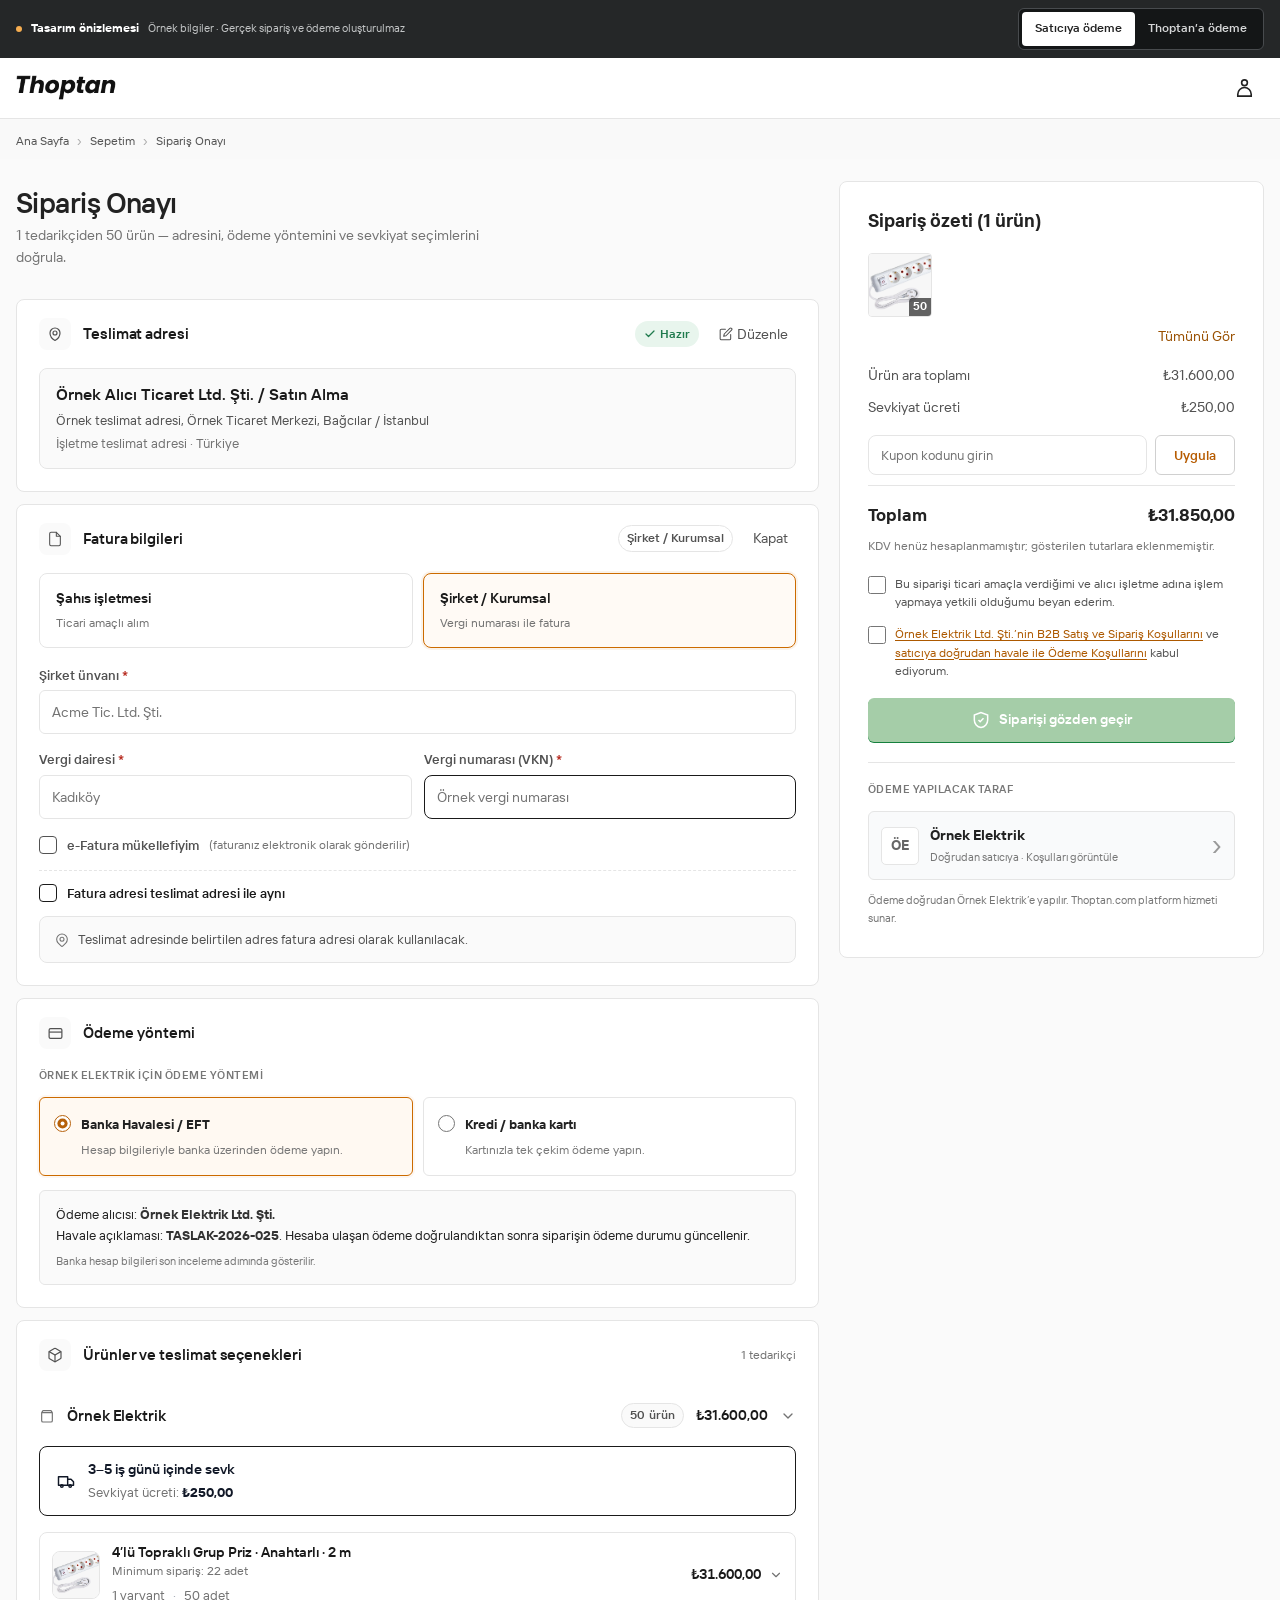
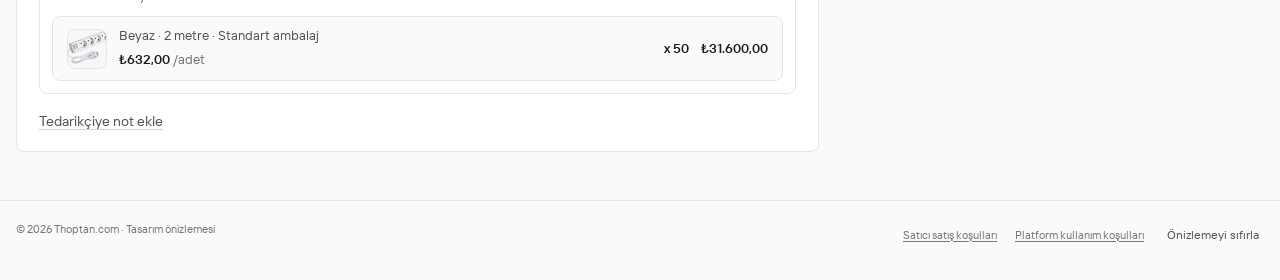
==== commit 26b18696: "fix(preview): remove sales-contract note under payee card Co-Authored-By: Claude Fable 5.1 <noreply@" ====
--- a/index.html
+++ b/index.html
@@ -1,4 +1,4 @@
-<!doctype html><html lang="tr"><head><meta charset="utf-8"><meta name="viewport" content="width=device-width,initial-scale=1"><meta name="robots" content="noindex,nofollow"><link rel="icon" href="assets/favicon.png"><link rel="stylesheet" href="assets/checkout-original.css"><link rel="stylesheet" href="preview.css?v=1.6"><title>Ödeme ve B2B sözleşmeler · Thoptan tasarım önizlemesi</title></head><body><div class="demo-toolbar"><div><span class="preview-dot"></span><strong>Tasarım önizlemesi</strong><span class="toolbar-note">Örnek bilgiler · Gerçek sipariş ve ödeme oluşturulmaz</span></div><div class="demo-scenario" role="group" aria-label="Ödeme alıcısı senaryosu"><button data-scenario="seller" aria-pressed="true">Satıcıya ödeme</button><button data-scenario="thoptan" aria-pressed="false">Thoptan’a ödeme</button></div></div>
+<!doctype html><html lang="tr"><head><meta charset="utf-8"><meta name="viewport" content="width=device-width,initial-scale=1"><meta name="robots" content="noindex,nofollow"><link rel="icon" href="assets/favicon.png"><link rel="stylesheet" href="assets/checkout-original.css"><link rel="stylesheet" href="preview.css?v=1.7"><title>Ödeme ve B2B sözleşmeler · Thoptan tasarım önizlemesi</title></head><body><div class="demo-toolbar"><div><span class="preview-dot"></span><strong>Tasarım önizlemesi</strong><span class="toolbar-note">Örnek bilgiler · Gerçek sipariş ve ödeme oluşturulmaz</span></div><div class="demo-scenario" role="group" aria-label="Ödeme alıcısı senaryosu"><button data-scenario="seller" aria-pressed="true">Satıcıya ödeme</button><button data-scenario="thoptan" aria-pressed="false">Thoptan’a ödeme</button></div></div>
     <header class="w-full bg-white border-b border-[#e5e5e5]">
       <div class="max-w-[1680px] mx-auto px-3 sm:px-4 h-[50px] sm:h-[60px] flex items-center justify-between">
         <a href="./" class="flex items-center shrink-0" aria-label="Ana Sayfa">
@@ -348,10 +348,10 @@
 
       <!-- Ödeme yapılacak satıcı -->
       
-    <div class="demo-payee"><p class="demo-eyebrow">ÖDEME YAPILACAK TARAF</p><a class="demo-payee-card" href="belgeler/satici-havale-odeme.html" data-doc="payee" id="payee-card"><span class="payee-symbol">ÖE</span><span><strong id="payee-name">Örnek Elektrik</strong><small id="payee-kind">Satıcıya doğrudan ödeme</small></span><span class="payee-arrow">›</span></a><p id="payee-explanation" class="demo-role"></p><p class="demo-role">Satış sözleşmesi alıcı ile <a href="belgeler/satici-satis-kosullari.html" data-doc="sale">satıcı</a> arasındadır. <a href="belgeler/thoptan-platform-kosullari.html" data-doc="platform">Thoptan.com’un rolü ve hizmet koşulları</a></p></div>
-    </div>
-  
-        </div>
-      </div>
-    </div>
-  </main><footer class="demo-footer"><span>© 2026 Thoptan.com · Tasarım önizlemesi</span><nav><a href="belgeler/satici-satis-kosullari.html" data-doc="sale">Satıcı satış koşulları</a><a href="belgeler/thoptan-platform-kosullari.html" data-doc="platform">Platform kullanım koşulları</a><button class="demo-link-button" data-action="reset">Önizlemeyi sıfırla</button></nav></footer><dialog id="document-dialog" class="document-dialog" aria-labelledby="document-title"><div class="document-top"><div><span class="document-kicker" id="document-kicker">SÖZLEŞME ÖNİZLEMESİ</span><h2 id="document-title"></h2></div><button class="dialog-close" aria-label="Belgeyi kapat" data-close>×</button></div><div class="document-tools"><span id="document-meta">Sipariş TASLAK-2026-025 · Sürüm 1.2</span></div><div id="document-body" class="document-body"></div><div class="document-bottom"><span>Belgeyi açmak onay vermek anlamına gelmez.</span><button class="th-btn-outline" data-close>Ödemeye dön</button></div></dialog><dialog id="flow-dialog" class="flow-dialog" aria-labelledby="flow-title"><div class="document-top"><h2 id="flow-title"></h2><button class="dialog-close" aria-label="Pencereyi kapat" data-close>×</button></div><div class="flow-body" id="flow-body"></div></dialog><div class="demo-toast" id="toast" role="status" hidden></div><script id="demo-data" type="application/json">{"fixture":{"taxNote":"KDV henüz hesaplanmamıştır; gösterilen tutarlara eklenmemiştir.","seller":"Örnek Elektrik Ltd. Şti.","sellerShort":"Örnek Elektrik","buyer":"Örnek Alıcı Ticaret Ltd. Şti.","order":"TASLAK-2026-025","unit":632,"quantity":50,"shipping":250,"total":31850,"subtotal":31600,"image":"assets/urun.jpeg"},"documents":{"sale":{"title":"B2B Satış ve Sipariş Koşulları","file":"satici-satis-kosullari.html","body":"\u003cdiv class=\"document-notice\">\u003cstrong>Örnek belge\u003c/strong> Firma, hesap ve sipariş bilgileri tasarım amacıyla hazırlanmıştır. Bu metin yayıma hazır bir sözleşme değildir.\u003c/div>\u003cdiv class=\"document-facts\">\u003cdiv>\u003cspan>Satıcı\u003c/span>\u003cstrong>Örnek Elektrik Ltd. Şti.\u003c/strong>\u003c/div>\u003cdiv>\u003cspan>Alıcı\u003c/span>\u003cstrong>Örnek Alıcı Ticaret Ltd. Şti.\u003c/strong>\u003c/div>\u003cdiv>\u003cspan>Sipariş\u003c/span>\u003cstrong>TASLAK-2026-025\u003c/strong>\u003c/div>\u003cdiv>\u003cspan>Örnek toplam\u003c/span>\u003cstrong>₺31.850,00\u003c/strong>\u003c/div>\u003c/div>\u003cp>KDV henüz hesaplanmamıştır; gösterilen tutarlara eklenmemiştir.\u003c/p>\n \u003ch3>1. Taraflar ve ticari amaç\u003c/h3>\u003cp>Bu satışın tarafları, siparişte belirtilen \u003cstrong>Örnek Elektrik Ltd. Şti.\u003c/strong> (satıcı) ile \u003cstrong>Örnek Alıcı Ticaret Ltd. Şti.\u003c/strong> (alıcı) işletmeleridir. Alıcı, siparişi ticari veya mesleki amaçla verdiğini ve işletme adına işlem yapmaya yetkili olduğunu beyan eder.\u003c/p>\n \u003ch3>2. Siparişe özel koşullar\u003c/h3>\u003cdiv class=\"document-table-wrap\">\u003ctable>\u003cthead>\u003ctr>\u003cth>Ürün / özellik\u003c/th>\u003cth>Miktar\u003c/th>\u003cth>Birim fiyat\u003c/th>\u003cth>Bedel\u003c/th>\u003c/tr>\u003c/thead>\u003ctbody>\u003ctr>\u003ctd>4’lü topraklı grup priz\u003cbr>\u003csmall>Anahtarlı · Beyaz · 2 metre\u003c/small>\u003c/td>\u003ctd>50 adet\u003c/td>\u003ctd>₺632,00\u003c/td>\u003ctd>₺31.600,00\u003c/td>\u003c/tr>\u003ctr>\u003ctd colspan=\"3\">Sevkiyat bedeli\u003c/td>\u003ctd>₺250,00\u003c/td>\u003c/tr>\u003ctr>\u003cth colspan=\"3\">Toplam · örnek bedel\u003c/th>\u003cth>₺31.850,00\u003c/th>\u003c/tr>\u003c/tbody>\u003c/table>\u003c/div>\u003cp>KDV henüz hesaplanmamıştır; gösterilen tutarlara eklenmemiştir.\u003c/p>\n \u003cul>\u003cli>\u003cstrong>Sevkiyat:\u003c/strong> Ödeme teyidinden itibaren 3–5 iş günü içinde sevk. Bu süre kargonun varış tarihi değildir.\u003c/li>\u003cli>\u003cstrong>Teslim yeri:\u003c/strong> Siparişte seçilen işletme teslimat adresi, İstanbul / Türkiye.\u003c/li>\u003cli>\u003cstrong>Ambalaj:\u003c/strong> Standart ürün ambalajı; özel logo veya üretim talebi yoktur.\u003c/li>\u003cli>\u003cstrong>Ödeme:\u003c/strong> Peşin. Alıcının seçtiği yöntem ve tahsilat alıcısı, ayrı Ödeme Koşullarında gösterilir.\u003c/li>\u003cli>\u003cstrong>Özel koşul:\u003c/strong> Kısmi sevkiyat yapılması için alıcının ayrıca kabulü alınır.\u003c/li>\u003c/ul>\n \u003ch3>3. Satıcının genel satış koşulları\u003c/h3>\u003cp>Satıcı, ürünleri siparişte kabul edilen tanım, miktar ve özelliklere uygun olarak tedarik eder. Ürün, fiyat, miktar veya teslimat koşullarında değişiklik gerekiyorsa alıcıya yeni teklif sunulur; alıcının kabulü olmadan farklı koşullarla devam edilmez.\u003c/p>\n \u003ch3>4. Siparişin kesinleşmesi\u003c/h3>\u003cp>Bu tasarım örneğinde satıcının önceden sunduğu ürün, fiyat ve koşullar alıcıya teklif olarak gösterilir. Alıcının son inceleme ekranında \u003cstrong>“Siparişi onayla”\u003c/strong> eylemiyle aynı koşulları kabul etmesiyle satış sözleşmesinin kurulduğu model örneklenmiştir. Canlı uygulamadaki stok, satıcı kabulü ve ödeme sırası bu maddeyle uyumlu hale getirilmelidir.\u003c/p>\n \u003ch3>5. Teslimat, muayene ve uygunsuzluk\u003c/h3>\u003cp>Alıcı teslim aldığı ürünleri miktar, model ve görünür hasar bakımından kontrol eder. Eksik, yanlış veya hasarlı ürünü sipariş üzerinden satıcıya bildirir; varsa fotoğraf ve teslimat kaydını ekler. Gizli ayıp sonradan fark edildiğinde ayrıca bildirilir. Çözüm, sorunun niteliğine ve uygulanabilir hukuka göre tamamlama, onarım, değişim, bedel indirimi veya iade olabilir.\u003c/p>\n \u003ch3>6. Ticari iptal ve iade\u003c/h3>\u003cp>Bu örnek ticari politikada, sevkiyat başlamadan önce alıcının iptal talebi kabul edilir. Sevkiyat sonrasında yalnız fikir değişikliği nedeniyle iade, satıcının ayrıca kabulüne bağlıdır. Bu hüküm eksik teslim, ayıplı veya sözleşmeye aykırı ürüne ilişkin talepleri ortadan kaldırmaz. Gerçek satıcının seçtiği politika ve masrafları alıcı onayından önce bu bölümde somut olarak gösterilir.\u003c/p>\n \u003ch3>7. Belgelerin önceliği\u003c/h3>\u003cp>Tarafların karşılıklı kabul ettiği siparişe özel koşullar, değiştirdikleri genel satış hükümlerine göre önceliklidir. Satıcı genel koşullarını sonradan güncellediğinde tamamlanmış siparişin kabul edilen sürümü değişmez. Satıcı koşulları Thoptan adına ek garanti veya ödeme taahhüdü oluşturamaz.\u003c/p>\n \u003ch3>8. Thoptan’ın rolü\u003c/h3>\u003cp>Thoptan.com bu ürün satışının tarafı değildir; platform hizmeti sunar. Thoptan üzerinden tahsilat seçildiğinde ayrıca ilgili Ödeme Koşulları uygulanır. Thoptan’ın kendi hizmetlerinden doğan yükümlülükleri saklıdır.\u003c/p>\n \u003ch3>9. Hukuk ve uyuşmazlık düzeni\u003c/h3>\u003cp>\u003cstrong>Taslakta tamamlanacak:\u003c/strong> Bu alıcı–satıcı satışına uygulanacak hukuk ve yetkili mahkeme veya tahkim düzeni. Platform işletmecisinin İngiltere’de bulunması, bu satış için tek başına hukuk seçimi oluşturmaz.\u003c/p>\u003cp>Bu koşullar, uygulanabilir mevzuat uyarınca sınırlandırılamayan hakları veya ilgili hizmet sağlayıcısının kendi hizmetlerinden doğan yükümlülüklerini ortadan kaldırmaz.\u003c/p>"},"seller_bank":{"title":"Satıcıya doğrudan havale ile ödeme koşulları","file":"satici-havale-odeme.html","owner":"seller","method":"bank","checkout":{"title":"Ödemeniz doğrudan satıcıya yapılacak","methodLabel":"Havale / EFT","payment":"₺31.850,00 tutarındaki havale ödemenizi doğrudan Örnek Elektrik Ltd. Şti.’nin banka hesabına yapacaksınız.","role":"Ürün, fatura ve teslimata ilişkin taleplerinizin muhatabı Örnek Elektrik Ltd. Şti.’dir. Satış sözleşmesi alıcı ile satıcı arasında kurulur. Thoptan.com platform hizmeti sunar ve kendi hizmetlerinden doğan yükümlülükleri saklıdır.","consentLabel":"satıcıya doğrudan havale ile Ödeme Koşullarını"},"body":"\u003cdiv class=\"document-notice\">\u003cstrong>Örnek belge\u003c/strong> Firma, hesap ve sipariş bilgileri tasarım amacıyla hazırlanmıştır. Bu metin yayıma hazır bir sözleşme değildir.\u003c/div>\u003cdiv class=\"document-facts\">\u003cdiv>\u003cspan>Satıcı\u003c/span>\u003cstrong>Örnek Elektrik Ltd. Şti.\u003c/strong>\u003c/div>\u003cdiv>\u003cspan>Alıcı\u003c/span>\u003cstrong>Örnek Alıcı Ticaret Ltd. Şti.\u003c/strong>\u003c/div>\u003cdiv>\u003cspan>Sipariş\u003c/span>\u003cstrong>TASLAK-2026-025\u003c/strong>\u003c/div>\u003cdiv>\u003cspan>Örnek toplam\u003c/span>\u003cstrong>₺31.850,00\u003c/strong>\u003c/div>\u003c/div>\u003cp>KDV henüz hesaplanmamıştır; gösterilen tutarlara eklenmemiştir.\u003c/p>\u003cdiv class=\"document-highlight\">\u003cspan>Bu siparişte ödeme\u003c/span>\u003cstrong>Banka havalesi / EFT\u003c/strong>\u003cp>Tahsilatı alan: \u003cb>Örnek Elektrik Ltd. Şti.\u003c/b>\u003c/p>\u003c/div>\n \u003ch3>Bu ödemenin özeti\u003c/h3>\u003cp>\u003cstrong>Ödemeniz doğrudan satıcıya yapılacak\u003c/strong>\u003c/p>\u003cp>₺31.850,00 tutarındaki havale ödemenizi doğrudan Örnek Elektrik Ltd. Şti.’nin banka hesabına yapacaksınız.\u003c/p>\u003cp>Ürün, fatura ve teslimata ilişkin taleplerinizin muhatabı Örnek Elektrik Ltd. Şti.’dir. Satış sözleşmesi alıcı ile satıcı arasında kurulur. Thoptan.com platform hizmeti sunar ve kendi hizmetlerinden doğan yükümlülükleri saklıdır.\u003c/p>\n \u003ch3>1. Satış ve tahsilatın tarafları\u003c/h3>\u003cp>Ürünün satıcısı \u003cstrong>Örnek Elektrik Ltd. Şti.\u003c/strong> olarak kalır. Ödeme doğrudan satıcı adına alınır. Thoptan.com siparişin oluşturulması ve görüntülenmesi için platform hizmeti sunar.\u003c/p>\n \u003ch3>2. Tutar ve ödeme yöntemi\u003c/h3>\u003cp>Gösterilen ürün ve sevkiyat toplamı \u003cstrong>₺31.850,00\u003c/strong> tutarındadır. KDV henüz hesaplanmamıştır; gösterilen tutarlara eklenmemiştir. Platform tarafından bu örnek işlem için ek ödeme işlem ücreti alınmaz. Alıcının bankası veya kart kuruluşunun ayrıca uyguladığı kur/transfer ücretleri kendi tarifesine tabidir.\u003c/p>\n \u003ch3>3. Havale talimatı\u003c/h3>\u003cp>Alıcı, sipariş için gösterilen ve \u003cstrong>Örnek Elektrik Ltd. Şti.\u003c/strong> adına kayıtlı banka hesabına ödeme yapar. Açıklamaya \u003cstrong>TASLAK-2026-025\u003c/strong> sipariş numarası yazılır. Ödemenin belirtilen hesaba ulaştığı ve siparişle eşleştiği doğrulandığında ödeme durumu güncellenir. Dekont yüklenmesi tek başına tahsilatın gerçekleştiği anlamına gelmez.\u003c/p>\u003cp>Bu önizlemede gerçek IBAN veya banka hesabı bulunmaz. Canlı siparişte hesap sahibi, banka, IBAN/hesap numarası ve gerektiğinde SWIFT bilgileri açıkça gösterilir.\u003c/p>\n \u003ch3>4. Ödemenin siparişe işlenmesi\u003c/h3>\u003cp>Doğrulanan ödeme ilgili siparişe işlenir. Eksik veya eşleştirilemeyen ödemelerde alıcıya bilgi verilir.\u003c/p>\n \u003ch3>5. İptal, iade ve itirazlar\u003c/h3>\u003cp>Ürüne ilişkin talepler siparişe eklenen B2B Satış ve Sipariş Koşullarına göre değerlendirilir. İade hakkı veya kararı doğduğunda iade alıcısı ve hesap bilgileri doğrulanarak banka transferi yapılır. İadeyi gerçekleştirecek taraf, ödeme kaydı ve ilgili iade kararıyla birlikte açıkça belirtilir.\u003c/p>\n \u003ch3>6. Thoptan’ın hizmet kapsamı\u003c/h3>\u003cp>Thoptan’ın rolü platform hizmeti sunmaktır. Ürünün satışı ve teslim yükümlülüğü satıcıya aittir. Ödeme işleminin gerçekleştirilmesi, tek başına Thoptan tarafından ayrıca bir teslimat veya koşulsuz para iadesi taahhüdü verildiği anlamına gelmez.\u003c/p>\u003cp>Bu koşullar, uygulanabilir mevzuat uyarınca sınırlandırılamayan hakları veya ilgili hizmet sağlayıcısının kendi hizmetlerinden doğan yükümlülüklerini ortadan kaldırmaz.\u003c/p>\n \u003ch3>7. Kayıt ve erişim\u003c/h3>\u003cp>Alıcının kabul ettiği ödeme yöntemi, ödeme alıcısı, tutar ve bu belgenin sürümü siparişe bağlı olarak kaydedilir. Değişiklik olursa yeni koşullar kabulden önce gösterilir. Bu örnekte hiçbir veri bir ödeme kuruluşuna gönderilmez.\u003c/p>"},"seller_card":{"title":"Satıcıya doğrudan kartla ödeme koşulları","file":"satici-kart-odeme.html","owner":"seller","method":"card","checkout":{"title":"Ödemeniz doğrudan satıcıya yapılacak","methodLabel":"Kredi / banka kartı","payment":"₺31.850,00 tutarındaki kart ödemeniz, Örnek Ödeme Kuruluşu aracılığıyla doğrudan Örnek Elektrik Ltd. Şti. adına alınacaktır.","role":"Ürün, fatura ve teslimata ilişkin taleplerinizin muhatabı Örnek Elektrik Ltd. Şti.’dir. Satış sözleşmesi alıcı ile satıcı arasında kurulur. Thoptan.com platform hizmeti sunar ve kendi hizmetlerinden doğan yükümlülükleri saklıdır.","consentLabel":"satıcıya doğrudan kartla Ödeme Koşullarını"},"body":"\u003cdiv class=\"document-notice\">\u003cstrong>Örnek belge\u003c/strong> Firma, hesap ve sipariş bilgileri tasarım amacıyla hazırlanmıştır. Bu metin yayıma hazır bir sözleşme değildir.\u003c/div>\u003cdiv class=\"document-facts\">\u003cdiv>\u003cspan>Satıcı\u003c/span>\u003cstrong>Örnek Elektrik Ltd. Şti.\u003c/strong>\u003c/div>\u003cdiv>\u003cspan>Alıcı\u003c/span>\u003cstrong>Örnek Alıcı Ticaret Ltd. Şti.\u003c/strong>\u003c/div>\u003cdiv>\u003cspan>Sipariş\u003c/span>\u003cstrong>TASLAK-2026-025\u003c/strong>\u003c/div>\u003cdiv>\u003cspan>Örnek toplam\u003c/span>\u003cstrong>₺31.850,00\u003c/strong>\u003c/div>\u003c/div>\u003cp>KDV henüz hesaplanmamıştır; gösterilen tutarlara eklenmemiştir.\u003c/p>\u003cdiv class=\"document-highlight\">\u003cspan>Bu siparişte ödeme\u003c/span>\u003cstrong>Kredi / banka kartı · Tek çekim\u003c/strong>\u003cp>Tahsilatı alan: \u003cb>Örnek Elektrik Ltd. Şti.\u003c/b> · İşlemi yapan: \u003cb>Örnek Ödeme Kuruluşu\u003c/b>\u003c/p>\u003c/div>\n \u003ch3>Bu ödemenin özeti\u003c/h3>\u003cp>\u003cstrong>Ödemeniz doğrudan satıcıya yapılacak\u003c/strong>\u003c/p>\u003cp>₺31.850,00 tutarındaki kart ödemeniz, Örnek Ödeme Kuruluşu aracılığıyla doğrudan Örnek Elektrik Ltd. Şti. adına alınacaktır.\u003c/p>\u003cp>Ürün, fatura ve teslimata ilişkin taleplerinizin muhatabı Örnek Elektrik Ltd. Şti.’dir. Satış sözleşmesi alıcı ile satıcı arasında kurulur. Thoptan.com platform hizmeti sunar ve kendi hizmetlerinden doğan yükümlülükleri saklıdır.\u003c/p>\n \u003ch3>1. Satış ve tahsilatın tarafları\u003c/h3>\u003cp>Ürünün satıcısı \u003cstrong>Örnek Elektrik Ltd. Şti.\u003c/strong> olarak kalır. Ödeme doğrudan satıcı adına alınır. Thoptan.com siparişin oluşturulması ve görüntülenmesi için platform hizmeti sunar.\u003c/p>\n \u003ch3>2. Tutar ve ödeme yöntemi\u003c/h3>\u003cp>Gösterilen ürün ve sevkiyat toplamı \u003cstrong>₺31.850,00\u003c/strong> tutarındadır. KDV henüz hesaplanmamıştır; gösterilen tutarlara eklenmemiştir. Platform tarafından bu örnek işlem için ek ödeme işlem ücreti alınmaz. Alıcının bankası veya kart kuruluşunun ayrıca uyguladığı kur/transfer ücretleri kendi tarifesine tabidir.\u003c/p>\n \u003ch3>3. Kartla ödeme talimatı\u003c/h3>\u003cp>Alıcı, ödeme ekranında gösterilen tutarın kartından tek çekim tahsil edilmesi için talimat verir. İşlem, \u003cstrong>Örnek Ödeme Kuruluşu\u003c/strong> tarafından \u003cstrong>Örnek Elektrik Ltd. Şti.\u003c/strong> adına gerçekleştirilir. Banka gerekli görürse ek kimlik doğrulaması istenebilir. İşlem başarısız olursa ödeme tamamlanmış sayılmaz.\u003c/p>\u003cp>Kart ekstresinde görünecek işyeri açıklaması: \u003cstrong>ORNEK ELEKTRIK DEMO\u003c/strong>. Bu açıklama da gerçek ödeme sağlayıcısına göre kesinleştirilir.\u003c/p>\n \u003ch3>4. Ödemenin siparişe işlenmesi\u003c/h3>\u003cp>Doğrulanan ödeme ilgili siparişe işlenir. Eksik veya eşleştirilemeyen ödemelerde alıcıya bilgi verilir.\u003c/p>\n \u003ch3>5. İptal, iade ve itirazlar\u003c/h3>\u003cp>Ürüne ilişkin talepler siparişe eklenen B2B Satış ve Sipariş Koşullarına göre değerlendirilir. İade hakkı veya kararı doğduğunda iade işlemi, ödeme sağlayıcısının kuralları ve uygulanabilir mevzuat çerçevesinde kural olarak ödemenin yapıldığı karta başlatılır. Bankaya yansıma süresi bankaya bağlıdır. Alıcının banka/ödeme sağlayıcısı nezdinde sahip olduğu işlem itirazı hakları saklıdır.\u003c/p>\n \u003ch3>6. Thoptan’ın hizmet kapsamı\u003c/h3>\u003cp>Thoptan’ın rolü platform hizmeti sunmaktır. Ürünün satışı ve teslim yükümlülüğü satıcıya aittir. Ödeme işleminin gerçekleştirilmesi, tek başına Thoptan tarafından ayrıca bir teslimat veya koşulsuz para iadesi taahhüdü verildiği anlamına gelmez.\u003c/p>\u003cp>Bu koşullar, uygulanabilir mevzuat uyarınca sınırlandırılamayan hakları veya ilgili hizmet sağlayıcısının kendi hizmetlerinden doğan yükümlülüklerini ortadan kaldırmaz.\u003c/p>\n \u003ch3>7. Kayıt ve erişim\u003c/h3>\u003cp>Alıcının kabul ettiği ödeme yöntemi, ödeme alıcısı, tutar ve bu belgenin sürümü siparişe bağlı olarak kaydedilir. Değişiklik olursa yeni koşullar kabulden önce gösterilir. Bu örnekte hiçbir veri bir ödeme kuruluşuna gönderilmez.\u003c/p>"},"thoptan_bank":{"title":"Thoptan.com üzerinden havale ile tahsilat ve ödeme koşulları","file":"thoptan-havale-odeme.html","owner":"thoptan","method":"bank","checkout":{"title":"Ödemeniz Thoptan.com üzerinden alınacak","methodLabel":"Havale / EFT","payment":"₺31.850,00 tutarındaki havale ödemenizi satıcı adına tahsilat yapan Thoptan.com işletmecisinin banka hesabına yapacaksınız.","role":"Ürünün satıcısı Örnek Elektrik Ltd. Şti.’dir. Satış sözleşmesi alıcı ile satıcı arasında kurulur. Thoptan.com bu örnek modelde satıcı adına tahsilat yapar; kendi platform ve tahsilat hizmetlerinden doğan yükümlülükleri saklıdır.","consentLabel":"Thoptan.com üzerinden havale ile Tahsilat ve Ödeme Koşullarını"},"body":"\u003cdiv class=\"document-notice\">\u003cstrong>Örnek belge\u003c/strong> Firma, hesap ve sipariş bilgileri tasarım amacıyla hazırlanmıştır. Bu metin yayıma hazır bir sözleşme değildir.\u003c/div>\u003cdiv class=\"document-facts\">\u003cdiv>\u003cspan>Satıcı\u003c/span>\u003cstrong>Örnek Elektrik Ltd. Şti.\u003c/strong>\u003c/div>\u003cdiv>\u003cspan>Alıcı\u003c/span>\u003cstrong>Örnek Alıcı Ticaret Ltd. Şti.\u003c/strong>\u003c/div>\u003cdiv>\u003cspan>Sipariş\u003c/span>\u003cstrong>TASLAK-2026-025\u003c/strong>\u003c/div>\u003cdiv>\u003cspan>Örnek toplam\u003c/span>\u003cstrong>₺31.850,00\u003c/strong>\u003c/div>\u003c/div>\u003cp>KDV henüz hesaplanmamıştır; gösterilen tutarlara eklenmemiştir.\u003c/p>\u003cdiv class=\"document-highlight\">\u003cspan>Bu siparişte ödeme\u003c/span>\u003cstrong>Banka havalesi / EFT\u003c/strong>\u003cp>Tahsilatı alan: \u003cb>Thoptan.com işletmecisi\u003c/b>\u003c/p>\u003c/div>\n \u003ch3>Bu ödemenin özeti\u003c/h3>\u003cp>\u003cstrong>Ödemeniz Thoptan.com üzerinden alınacak\u003c/strong>\u003c/p>\u003cp>₺31.850,00 tutarındaki havale ödemenizi satıcı adına tahsilat yapan Thoptan.com işletmecisinin banka hesabına yapacaksınız.\u003c/p>\u003cp>Ürünün satıcısı Örnek Elektrik Ltd. Şti.’dir. Satış sözleşmesi alıcı ile satıcı arasında kurulur. Thoptan.com bu örnek modelde satıcı adına tahsilat yapar; kendi platform ve tahsilat hizmetlerinden doğan yükümlülükleri saklıdır.\u003c/p>\n \u003ch3>1. Satış ve tahsilatın tarafları\u003c/h3>\u003cp>Ürünün satıcısı \u003cstrong>Örnek Elektrik Ltd. Şti.\u003c/strong> olarak kalır. Bu örnek modelde Thoptan işletmecisi, satıcının verdiği tahsilat yetkisi kapsamında satış bedelini satıcı adına alır. Bu yetki ve gerçek ödeme hizmeti modeli canlı kullanımdan önce ilgili sözleşmelerde doğrulanmalıdır.\u003c/p>\n \u003ch3>2. Tutar ve ödeme yöntemi\u003c/h3>\u003cp>Gösterilen ürün ve sevkiyat toplamı \u003cstrong>₺31.850,00\u003c/strong> tutarındadır. KDV henüz hesaplanmamıştır; gösterilen tutarlara eklenmemiştir. Platform tarafından bu örnek işlem için ek ödeme işlem ücreti alınmaz. Alıcının bankası veya kart kuruluşunun ayrıca uyguladığı kur/transfer ücretleri kendi tarifesine tabidir.\u003c/p>\n \u003ch3>3. Havale talimatı\u003c/h3>\u003cp>Alıcı, sipariş için gösterilen ve \u003cstrong>Thoptan.com işletmecisi\u003c/strong> adına kayıtlı banka hesabına ödeme yapar. Açıklamaya \u003cstrong>TASLAK-2026-025\u003c/strong> sipariş numarası yazılır. Ödemenin belirtilen hesaba ulaştığı ve siparişle eşleştiği doğrulandığında ödeme durumu güncellenir. Dekont yüklenmesi tek başına tahsilatın gerçekleştiği anlamına gelmez.\u003c/p>\u003cp>Bu önizlemede gerçek IBAN veya banka hesabı bulunmaz. Canlı siparişte hesap sahibi, banka, IBAN/hesap numarası ve gerektiğinde SWIFT bilgileri açıkça gösterilir.\u003c/p>\n \u003ch3>4. Ödemenin siparişe işlenmesi\u003c/h3>\u003cp>Bu taslakta, satıcının yetkilendirdiği tahsilat alıcısına yapılan ve doğrulanan ödeme, ödendiği tutar kadar satıcıya karşı ödeme borcunun ifası olarak kabul edilir. Satıcıya aktarım süreci alıcıdan aynı bedelin ikinci kez istenmesine gerekçe oluşturmaz. Bu hüküm gerçek tahsilat yetkisiyle birlikte değerlendirilmelidir.\u003c/p>\n \u003ch3>5. İptal, iade ve itirazlar\u003c/h3>\u003cp>Ürüne ilişkin talepler siparişe eklenen B2B Satış ve Sipariş Koşullarına göre değerlendirilir. İade hakkı veya kararı doğduğunda iade alıcısı ve hesap bilgileri doğrulanarak banka transferi yapılır. İadeyi gerçekleştirecek taraf, ödeme kaydı ve ilgili iade kararıyla birlikte açıkça belirtilir.\u003c/p>\n \u003ch3>6. Thoptan’ın hizmet kapsamı\u003c/h3>\u003cp>Thoptan’ın rolü platform hizmeti ve burada açıklanan tahsilat sürecidir. Ürünün satışı ve teslim yükümlülüğü satıcıya aittir. Ödeme işleminin gerçekleştirilmesi, tek başına Thoptan tarafından ayrıca bir teslimat veya koşulsuz para iadesi taahhüdü verildiği anlamına gelmez.\u003c/p>\u003cp>Bu koşullar, uygulanabilir mevzuat uyarınca sınırlandırılamayan hakları veya ilgili hizmet sağlayıcısının kendi hizmetlerinden doğan yükümlülüklerini ortadan kaldırmaz.\u003c/p>\n \u003ch3>7. Kayıt ve erişim\u003c/h3>\u003cp>Alıcının kabul ettiği ödeme yöntemi, ödeme alıcısı, tutar ve bu belgenin sürümü siparişe bağlı olarak kaydedilir. Değişiklik olursa yeni koşullar kabulden önce gösterilir. Bu örnekte hiçbir veri bir ödeme kuruluşuna gönderilmez.\u003c/p>"},"thoptan_card":{"title":"Thoptan.com üzerinden kartla tahsilat ve ödeme koşulları","file":"thoptan-kart-odeme.html","owner":"thoptan","method":"card","checkout":{"title":"Ödemeniz Thoptan.com üzerinden alınacak","methodLabel":"Kredi / banka kartı","payment":"₺31.850,00 tutarındaki kart ödemeniz, Örnek Ödeme Kuruluşu aracılığıyla Thoptan.com tarafından Örnek Elektrik Ltd. Şti. adına tahsil edilecektir.","role":"Ürünün satıcısı Örnek Elektrik Ltd. Şti.’dir. Satış sözleşmesi alıcı ile satıcı arasında kurulur. Thoptan.com bu örnek modelde satıcı adına tahsilat yapar; kendi platform ve tahsilat hizmetlerinden doğan yükümlülükleri saklıdır.","consentLabel":"Thoptan.com üzerinden kartla Tahsilat ve Ödeme Koşullarını"},"body":"\u003cdiv class=\"document-notice\">\u003cstrong>Örnek belge\u003c/strong> Firma, hesap ve sipariş bilgileri tasarım amacıyla hazırlanmıştır. Bu metin yayıma hazır bir sözleşme değildir.\u003c/div>\u003cdiv class=\"document-facts\">\u003cdiv>\u003cspan>Satıcı\u003c/span>\u003cstrong>Örnek Elektrik Ltd. Şti.\u003c/strong>\u003c/div>\u003cdiv>\u003cspan>Alıcı\u003c/span>\u003cstrong>Örnek Alıcı Ticaret Ltd. Şti.\u003c/strong>\u003c/div>\u003cdiv>\u003cspan>Sipariş\u003c/span>\u003cstrong>TASLAK-2026-025\u003c/strong>\u003c/div>\u003cdiv>\u003cspan>Örnek toplam\u003c/span>\u003cstrong>₺31.850,00\u003c/strong>\u003c/div>\u003c/div>\u003cp>KDV henüz hesaplanmamıştır; gösterilen tutarlara eklenmemiştir.\u003c/p>\u003cdiv class=\"document-highlight\">\u003cspan>Bu siparişte ödeme\u003c/span>\u003cstrong>Kredi / banka kartı · Tek çekim\u003c/strong>\u003cp>Tahsilatı alan: \u003cb>Thoptan.com işletmecisi\u003c/b> · İşlemi yapan: \u003cb>Örnek Ödeme Kuruluşu\u003c/b>\u003c/p>\u003c/div>\n \u003ch3>Bu ödemenin özeti\u003c/h3>\u003cp>\u003cstrong>Ödemeniz Thoptan.com üzerinden alınacak\u003c/strong>\u003c/p>\u003cp>₺31.850,00 tutarındaki kart ödemeniz, Örnek Ödeme Kuruluşu aracılığıyla Thoptan.com tarafından Örnek Elektrik Ltd. Şti. adına tahsil edilecektir.\u003c/p>\u003cp>Ürünün satıcısı Örnek Elektrik Ltd. Şti.’dir. Satış sözleşmesi alıcı ile satıcı arasında kurulur. Thoptan.com bu örnek modelde satıcı adına tahsilat yapar; kendi platform ve tahsilat hizmetlerinden doğan yükümlülükleri saklıdır.\u003c/p>\n \u003ch3>1. Satış ve tahsilatın tarafları\u003c/h3>\u003cp>Ürünün satıcısı \u003cstrong>Örnek Elektrik Ltd. Şti.\u003c/strong> olarak kalır. Bu örnek modelde Thoptan işletmecisi, satıcının verdiği tahsilat yetkisi kapsamında satış bedelini satıcı adına alır. Bu yetki ve gerçek ödeme hizmeti modeli canlı kullanımdan önce ilgili sözleşmelerde doğrulanmalıdır.\u003c/p>\n \u003ch3>2. Tutar ve ödeme yöntemi\u003c/h3>\u003cp>Gösterilen ürün ve sevkiyat toplamı \u003cstrong>₺31.850,00\u003c/strong> tutarındadır. KDV henüz hesaplanmamıştır; gösterilen tutarlara eklenmemiştir. Platform tarafından bu örnek işlem için ek ödeme işlem ücreti alınmaz. Alıcının bankası veya kart kuruluşunun ayrıca uyguladığı kur/transfer ücretleri kendi tarifesine tabidir.\u003c/p>\n \u003ch3>3. Kartla ödeme talimatı\u003c/h3>\u003cp>Alıcı, ödeme ekranında gösterilen tutarın kartından tek çekim tahsil edilmesi için talimat verir. İşlem, \u003cstrong>Örnek Ödeme Kuruluşu\u003c/strong> tarafından \u003cstrong>Thoptan.com işletmecisi\u003c/strong> adına gerçekleştirilir. Banka gerekli görürse ek kimlik doğrulaması istenebilir. İşlem başarısız olursa ödeme tamamlanmış sayılmaz.\u003c/p>\u003cp>Kart ekstresinde görünecek işyeri açıklaması: \u003cstrong>THOPTAN DEMO\u003c/strong>. Bu açıklama da gerçek ödeme sağlayıcısına göre kesinleştirilir.\u003c/p>\n \u003ch3>4. Ödemenin siparişe işlenmesi\u003c/h3>\u003cp>Bu taslakta, satıcının yetkilendirdiği tahsilat alıcısına yapılan ve doğrulanan ödeme, ödendiği tutar kadar satıcıya karşı ödeme borcunun ifası olarak kabul edilir. Satıcıya aktarım süreci alıcıdan aynı bedelin ikinci kez istenmesine gerekçe oluşturmaz. Bu hüküm gerçek tahsilat yetkisiyle birlikte değerlendirilmelidir.\u003c/p>\n \u003ch3>5. İptal, iade ve itirazlar\u003c/h3>\u003cp>Ürüne ilişkin talepler siparişe eklenen B2B Satış ve Sipariş Koşullarına göre değerlendirilir. İade hakkı veya kararı doğduğunda iade işlemi, ödeme sağlayıcısının kuralları ve uygulanabilir mevzuat çerçevesinde kural olarak ödemenin yapıldığı karta başlatılır. Bankaya yansıma süresi bankaya bağlıdır. Alıcının banka/ödeme sağlayıcısı nezdinde sahip olduğu işlem itirazı hakları saklıdır.\u003c/p>\n \u003ch3>6. Thoptan’ın hizmet kapsamı\u003c/h3>\u003cp>Thoptan’ın rolü platform hizmeti ve burada açıklanan tahsilat sürecidir. Ürünün satışı ve teslim yükümlülüğü satıcıya aittir. Ödeme işleminin gerçekleştirilmesi, tek başına Thoptan tarafından ayrıca bir teslimat veya koşulsuz para iadesi taahhüdü verildiği anlamına gelmez.\u003c/p>\u003cp>Bu koşullar, uygulanabilir mevzuat uyarınca sınırlandırılamayan hakları veya ilgili hizmet sağlayıcısının kendi hizmetlerinden doğan yükümlülüklerini ortadan kaldırmaz.\u003c/p>\n \u003ch3>7. Kayıt ve erişim\u003c/h3>\u003cp>Alıcının kabul ettiği ödeme yöntemi, ödeme alıcısı, tutar ve bu belgenin sürümü siparişe bağlı olarak kaydedilir. Değişiklik olursa yeni koşullar kabulden önce gösterilir. Bu örnekte hiçbir veri bir ödeme kuruluşuna gönderilmez.\u003c/p>"},"platform":{"title":"Thoptan.com Platform Kullanım Koşulları","file":"thoptan-platform-kosullari.html","body":"\u003cdiv class=\"document-notice\">\u003cstrong>Örnek belge\u003c/strong> Firma, hesap ve sipariş bilgileri tasarım amacıyla hazırlanmıştır. Bu metin yayıma hazır bir sözleşme değildir.\u003c/div>\u003cdiv class=\"document-highlight\">\u003cspan>Bu belgenin tarafları\u003c/span>\u003cstrong>Thoptan.com işletmecisi ↔ platform kullanıcısı\u003c/strong>\u003cp>Ürün satış koşullarından ayrı platform hizmet ilişkisi.\u003c/p>\u003c/div>\u003ch3>1. Platform işletmecisi\u003c/h3>\u003cp>Thoptan.com markasını işleten İngiltere merkezli şirketin tam sicil unvanı, Companies House kayıt numarası ve kayıtlı adresi gerçek belgede yer alacaktır. Bu önizlemede şirket sicil bilgileri kullanılmamıştır.\u003c/p>\u003ch3>2. Sunulan hizmet\u003c/h3>\u003cp>Thoptan.com, işletmelerin ürünleri incelemesine, satıcılarla iletişim kurmasına, sipariş oluşturmasına ve sipariş bilgilerini takip etmesine imkân sağlayan B2B pazaryeridir. Platform, kullanıcıya sunduğu kendi hizmetlerinden sorumludur.\u003c/p>\u003ch3>3. Ürün satışının tarafları\u003c/h3>\u003cp>Ürün satış sözleşmesi, siparişte açıkça belirtilen alıcı işletme ile satıcı işletme arasında kurulur. Satıcının kimliği, ürün özellikleri ve satış koşulları siparişin onayından önce gösterilir.\u003c/p>\u003ch3>4. Ödeme yöntemleri ve tahsilat alıcısı\u003c/h3>\u003cp>Ödeme sayfasında doğrudan satıcıya veya Thoptan üzerinden ödeme senaryosu gösterilir. Her işlemde ödeme yöntemi, tahsilatı alan kuruluş ve varsa ödeme sağlayıcısı açıkça belirtilir. Thoptan üzerinden tahsilat modelinde gerçek yetki, sağlayıcı sözleşmeleri ve gerekli hukuki değerlendirme tamamlanmalıdır. Bir ödeme yöntemi sunulması, Thoptan’ı kendiliğinden ürün satıcısı yapmaz.\u003c/p>\u003ch3>5. Hesap ve işletme bilgileri\u003c/h3>\u003cp>Kullanıcı işletme ve temsil bilgilerini doğru ve güncel tutar. Hesabını yetkisiz kullanıma karşı korur. İşlemlerin ticari niteliği ve temsil yetkisi gerektiğinde doğrulanır.\u003c/p>\u003ch3>6. Destek ve sorumluluk\u003c/h3>\u003cp>Ürünle ilgili talepler ilgili satıcıya; platformun işleyişi ve kendi hizmetleriyle ilgili talepler Thoptan’a yöneltilir. Tahsilatla ilgili talepler ödeme kaydında belirtilen tarafa ve gerektiğinde ödeme sağlayıcısına iletilir. Thoptan’ın destek sunması, satıcı adına sınırsız ürün garantisi verdiği anlamına gelmez.\u003c/p>\u003cp>Bu koşullar, uygulanabilir mevzuat uyarınca sınırlandırılamayan hakları veya ilgili hizmet sağlayıcısının kendi hizmetlerinden doğan yükümlülüklerini ortadan kaldırmaz.\u003c/p>\u003ch3>7. Kabul ve sürüm\u003c/h3>\u003cp>Platform koşulları üyelik sırasında ve yeniden kabul gerektiren değişikliklerde onaya sunulur. Sipariş sırasında ayrıca satıcının o siparişe ait koşulları ile seçilen ödeme yönteminin koşulları gösterilir. Sonradan yapılan güncelleme geçmiş siparişe ait kabul edilmiş belgeyi değiştirmez.\u003c/p>\u003ch3>8. Hukuk incelemesinde tamamlanacak alanlar\u003c/h3>\u003cp>Gerçek işletmeci sicil bilgileri, sunulan ödeme hizmetinin kapsamı ve varsa ücretleri, veri koruma bildirimleri, platform sözleşmesine uygulanacak hukuk ve yetkili uyuşmazlık mercii nihai metinde tamamlanmalıdır. İngiltere ve Galler hukuku platform sözleşmesi için değerlendirme seçeneğidir; bu örnek belge otomatik bir hukuk seçimi yapmaz.\u003c/p>"}},"version":"1.2"}</script><script src="app.js?v=1.6"></script></body></html>+    <div class="demo-payee"><p class="demo-eyebrow">ÖDEME YAPILACAK TARAF</p><a class="demo-payee-card" href="belgeler/satici-havale-odeme.html" data-doc="payee" id="payee-card"><span class="payee-symbol">ÖE</span><span><strong id="payee-name">Örnek Elektrik</strong><small id="payee-kind">Satıcıya doğrudan ödeme</small></span><span class="payee-arrow">›</span></a><p id="payee-explanation" class="demo-role"></p></div>
+    </div>
+  
+        </div>
+      </div>
+    </div>
+  </main><footer class="demo-footer"><span>© 2026 Thoptan.com · Tasarım önizlemesi</span><nav><a href="belgeler/satici-satis-kosullari.html" data-doc="sale">Satıcı satış koşulları</a><a href="belgeler/thoptan-platform-kosullari.html" data-doc="platform">Platform kullanım koşulları</a><button class="demo-link-button" data-action="reset">Önizlemeyi sıfırla</button></nav></footer><dialog id="document-dialog" class="document-dialog" aria-labelledby="document-title"><div class="document-top"><div><span class="document-kicker" id="document-kicker">SÖZLEŞME ÖNİZLEMESİ</span><h2 id="document-title"></h2></div><button class="dialog-close" aria-label="Belgeyi kapat" data-close>×</button></div><div class="document-tools"><span id="document-meta">Sipariş TASLAK-2026-025 · Sürüm 1.2</span></div><div id="document-body" class="document-body"></div><div class="document-bottom"><span>Belgeyi açmak onay vermek anlamına gelmez.</span><button class="th-btn-outline" data-close>Ödemeye dön</button></div></dialog><dialog id="flow-dialog" class="flow-dialog" aria-labelledby="flow-title"><div class="document-top"><h2 id="flow-title"></h2><button class="dialog-close" aria-label="Pencereyi kapat" data-close>×</button></div><div class="flow-body" id="flow-body"></div></dialog><div class="demo-toast" id="toast" role="status" hidden></div><script id="demo-data" type="application/json">{"fixture":{"taxNote":"KDV henüz hesaplanmamıştır; gösterilen tutarlara eklenmemiştir.","seller":"Örnek Elektrik Ltd. Şti.","sellerShort":"Örnek Elektrik","buyer":"Örnek Alıcı Ticaret Ltd. Şti.","order":"TASLAK-2026-025","unit":632,"quantity":50,"shipping":250,"total":31850,"subtotal":31600,"image":"assets/urun.jpeg"},"documents":{"sale":{"title":"B2B Satış ve Sipariş Koşulları","file":"satici-satis-kosullari.html","body":"\u003cdiv class=\"document-notice\">\u003cstrong>Örnek belge\u003c/strong> Firma, hesap ve sipariş bilgileri tasarım amacıyla hazırlanmıştır. Bu metin yayıma hazır bir sözleşme değildir.\u003c/div>\u003cdiv class=\"document-facts\">\u003cdiv>\u003cspan>Satıcı\u003c/span>\u003cstrong>Örnek Elektrik Ltd. Şti.\u003c/strong>\u003c/div>\u003cdiv>\u003cspan>Alıcı\u003c/span>\u003cstrong>Örnek Alıcı Ticaret Ltd. Şti.\u003c/strong>\u003c/div>\u003cdiv>\u003cspan>Sipariş\u003c/span>\u003cstrong>TASLAK-2026-025\u003c/strong>\u003c/div>\u003cdiv>\u003cspan>Örnek toplam\u003c/span>\u003cstrong>₺31.850,00\u003c/strong>\u003c/div>\u003c/div>\u003cp>KDV henüz hesaplanmamıştır; gösterilen tutarlara eklenmemiştir.\u003c/p>\n \u003ch3>1. Taraflar ve ticari amaç\u003c/h3>\u003cp>Bu satışın tarafları, siparişte belirtilen \u003cstrong>Örnek Elektrik Ltd. Şti.\u003c/strong> (satıcı) ile \u003cstrong>Örnek Alıcı Ticaret Ltd. Şti.\u003c/strong> (alıcı) işletmeleridir. Alıcı, siparişi ticari veya mesleki amaçla verdiğini ve işletme adına işlem yapmaya yetkili olduğunu beyan eder.\u003c/p>\n \u003ch3>2. Siparişe özel koşullar\u003c/h3>\u003cdiv class=\"document-table-wrap\">\u003ctable>\u003cthead>\u003ctr>\u003cth>Ürün / özellik\u003c/th>\u003cth>Miktar\u003c/th>\u003cth>Birim fiyat\u003c/th>\u003cth>Bedel\u003c/th>\u003c/tr>\u003c/thead>\u003ctbody>\u003ctr>\u003ctd>4’lü topraklı grup priz\u003cbr>\u003csmall>Anahtarlı · Beyaz · 2 metre\u003c/small>\u003c/td>\u003ctd>50 adet\u003c/td>\u003ctd>₺632,00\u003c/td>\u003ctd>₺31.600,00\u003c/td>\u003c/tr>\u003ctr>\u003ctd colspan=\"3\">Sevkiyat bedeli\u003c/td>\u003ctd>₺250,00\u003c/td>\u003c/tr>\u003ctr>\u003cth colspan=\"3\">Toplam · örnek bedel\u003c/th>\u003cth>₺31.850,00\u003c/th>\u003c/tr>\u003c/tbody>\u003c/table>\u003c/div>\u003cp>KDV henüz hesaplanmamıştır; gösterilen tutarlara eklenmemiştir.\u003c/p>\n \u003cul>\u003cli>\u003cstrong>Sevkiyat:\u003c/strong> Ödeme teyidinden itibaren 3–5 iş günü içinde sevk. Bu süre kargonun varış tarihi değildir.\u003c/li>\u003cli>\u003cstrong>Teslim yeri:\u003c/strong> Siparişte seçilen işletme teslimat adresi, İstanbul / Türkiye.\u003c/li>\u003cli>\u003cstrong>Ambalaj:\u003c/strong> Standart ürün ambalajı; özel logo veya üretim talebi yoktur.\u003c/li>\u003cli>\u003cstrong>Ödeme:\u003c/strong> Peşin. Alıcının seçtiği yöntem ve tahsilat alıcısı, ayrı Ödeme Koşullarında gösterilir.\u003c/li>\u003cli>\u003cstrong>Özel koşul:\u003c/strong> Kısmi sevkiyat yapılması için alıcının ayrıca kabulü alınır.\u003c/li>\u003c/ul>\n \u003ch3>3. Satıcının genel satış koşulları\u003c/h3>\u003cp>Satıcı, ürünleri siparişte kabul edilen tanım, miktar ve özelliklere uygun olarak tedarik eder. Ürün, fiyat, miktar veya teslimat koşullarında değişiklik gerekiyorsa alıcıya yeni teklif sunulur; alıcının kabulü olmadan farklı koşullarla devam edilmez.\u003c/p>\n \u003ch3>4. Siparişin kesinleşmesi\u003c/h3>\u003cp>Bu tasarım örneğinde satıcının önceden sunduğu ürün, fiyat ve koşullar alıcıya teklif olarak gösterilir. Alıcının son inceleme ekranında \u003cstrong>“Siparişi onayla”\u003c/strong> eylemiyle aynı koşulları kabul etmesiyle satış sözleşmesinin kurulduğu model örneklenmiştir. Canlı uygulamadaki stok, satıcı kabulü ve ödeme sırası bu maddeyle uyumlu hale getirilmelidir.\u003c/p>\n \u003ch3>5. Teslimat, muayene ve uygunsuzluk\u003c/h3>\u003cp>Alıcı teslim aldığı ürünleri miktar, model ve görünür hasar bakımından kontrol eder. Eksik, yanlış veya hasarlı ürünü sipariş üzerinden satıcıya bildirir; varsa fotoğraf ve teslimat kaydını ekler. Gizli ayıp sonradan fark edildiğinde ayrıca bildirilir. Çözüm, sorunun niteliğine ve uygulanabilir hukuka göre tamamlama, onarım, değişim, bedel indirimi veya iade olabilir.\u003c/p>\n \u003ch3>6. Ticari iptal ve iade\u003c/h3>\u003cp>Bu örnek ticari politikada, sevkiyat başlamadan önce alıcının iptal talebi kabul edilir. Sevkiyat sonrasında yalnız fikir değişikliği nedeniyle iade, satıcının ayrıca kabulüne bağlıdır. Bu hüküm eksik teslim, ayıplı veya sözleşmeye aykırı ürüne ilişkin talepleri ortadan kaldırmaz. Gerçek satıcının seçtiği politika ve masrafları alıcı onayından önce bu bölümde somut olarak gösterilir.\u003c/p>\n \u003ch3>7. Belgelerin önceliği\u003c/h3>\u003cp>Tarafların karşılıklı kabul ettiği siparişe özel koşullar, değiştirdikleri genel satış hükümlerine göre önceliklidir. Satıcı genel koşullarını sonradan güncellediğinde tamamlanmış siparişin kabul edilen sürümü değişmez. Satıcı koşulları Thoptan adına ek garanti veya ödeme taahhüdü oluşturamaz.\u003c/p>\n \u003ch3>8. Thoptan’ın rolü\u003c/h3>\u003cp>Thoptan.com bu ürün satışının tarafı değildir; platform hizmeti sunar. Thoptan üzerinden tahsilat seçildiğinde ayrıca ilgili Ödeme Koşulları uygulanır. Thoptan’ın kendi hizmetlerinden doğan yükümlülükleri saklıdır.\u003c/p>\n \u003ch3>9. Hukuk ve uyuşmazlık düzeni\u003c/h3>\u003cp>\u003cstrong>Taslakta tamamlanacak:\u003c/strong> Bu alıcı–satıcı satışına uygulanacak hukuk ve yetkili mahkeme veya tahkim düzeni. Platform işletmecisinin İngiltere’de bulunması, bu satış için tek başına hukuk seçimi oluşturmaz.\u003c/p>\u003cp>Bu koşullar, uygulanabilir mevzuat uyarınca sınırlandırılamayan hakları veya ilgili hizmet sağlayıcısının kendi hizmetlerinden doğan yükümlülüklerini ortadan kaldırmaz.\u003c/p>"},"seller_bank":{"title":"Satıcıya doğrudan havale ile ödeme koşulları","file":"satici-havale-odeme.html","owner":"seller","method":"bank","checkout":{"title":"Ödemeniz doğrudan satıcıya yapılacak","methodLabel":"Havale / EFT","payment":"₺31.850,00 tutarındaki havale ödemenizi doğrudan Örnek Elektrik Ltd. Şti.’nin banka hesabına yapacaksınız.","role":"Ürün, fatura ve teslimata ilişkin taleplerinizin muhatabı Örnek Elektrik Ltd. Şti.’dir. Satış sözleşmesi alıcı ile satıcı arasında kurulur. Thoptan.com platform hizmeti sunar ve kendi hizmetlerinden doğan yükümlülükleri saklıdır.","consentLabel":"satıcıya doğrudan havale ile Ödeme Koşullarını"},"body":"\u003cdiv class=\"document-notice\">\u003cstrong>Örnek belge\u003c/strong> Firma, hesap ve sipariş bilgileri tasarım amacıyla hazırlanmıştır. Bu metin yayıma hazır bir sözleşme değildir.\u003c/div>\u003cdiv class=\"document-facts\">\u003cdiv>\u003cspan>Satıcı\u003c/span>\u003cstrong>Örnek Elektrik Ltd. Şti.\u003c/strong>\u003c/div>\u003cdiv>\u003cspan>Alıcı\u003c/span>\u003cstrong>Örnek Alıcı Ticaret Ltd. Şti.\u003c/strong>\u003c/div>\u003cdiv>\u003cspan>Sipariş\u003c/span>\u003cstrong>TASLAK-2026-025\u003c/strong>\u003c/div>\u003cdiv>\u003cspan>Örnek toplam\u003c/span>\u003cstrong>₺31.850,00\u003c/strong>\u003c/div>\u003c/div>\u003cp>KDV henüz hesaplanmamıştır; gösterilen tutarlara eklenmemiştir.\u003c/p>\u003cdiv class=\"document-highlight\">\u003cspan>Bu siparişte ödeme\u003c/span>\u003cstrong>Banka havalesi / EFT\u003c/strong>\u003cp>Tahsilatı alan: \u003cb>Örnek Elektrik Ltd. Şti.\u003c/b>\u003c/p>\u003c/div>\n \u003ch3>Bu ödemenin özeti\u003c/h3>\u003cp>\u003cstrong>Ödemeniz doğrudan satıcıya yapılacak\u003c/strong>\u003c/p>\u003cp>₺31.850,00 tutarındaki havale ödemenizi doğrudan Örnek Elektrik Ltd. Şti.’nin banka hesabına yapacaksınız.\u003c/p>\u003cp>Ürün, fatura ve teslimata ilişkin taleplerinizin muhatabı Örnek Elektrik Ltd. Şti.’dir. Satış sözleşmesi alıcı ile satıcı arasında kurulur. Thoptan.com platform hizmeti sunar ve kendi hizmetlerinden doğan yükümlülükleri saklıdır.\u003c/p>\n \u003ch3>1. Satış ve tahsilatın tarafları\u003c/h3>\u003cp>Ürünün satıcısı \u003cstrong>Örnek Elektrik Ltd. Şti.\u003c/strong> olarak kalır. Ödeme doğrudan satıcı adına alınır. Thoptan.com siparişin oluşturulması ve görüntülenmesi için platform hizmeti sunar.\u003c/p>\n \u003ch3>2. Tutar ve ödeme yöntemi\u003c/h3>\u003cp>Gösterilen ürün ve sevkiyat toplamı \u003cstrong>₺31.850,00\u003c/strong> tutarındadır. KDV henüz hesaplanmamıştır; gösterilen tutarlara eklenmemiştir. Platform tarafından bu örnek işlem için ek ödeme işlem ücreti alınmaz. Alıcının bankası veya kart kuruluşunun ayrıca uyguladığı kur/transfer ücretleri kendi tarifesine tabidir.\u003c/p>\n \u003ch3>3. Havale talimatı\u003c/h3>\u003cp>Alıcı, sipariş için gösterilen ve \u003cstrong>Örnek Elektrik Ltd. Şti.\u003c/strong> adına kayıtlı banka hesabına ödeme yapar. Açıklamaya \u003cstrong>TASLAK-2026-025\u003c/strong> sipariş numarası yazılır. Ödemenin belirtilen hesaba ulaştığı ve siparişle eşleştiği doğrulandığında ödeme durumu güncellenir. Dekont yüklenmesi tek başına tahsilatın gerçekleştiği anlamına gelmez.\u003c/p>\u003cp>Bu önizlemede gerçek IBAN veya banka hesabı bulunmaz. Canlı siparişte hesap sahibi, banka, IBAN/hesap numarası ve gerektiğinde SWIFT bilgileri açıkça gösterilir.\u003c/p>\n \u003ch3>4. Ödemenin siparişe işlenmesi\u003c/h3>\u003cp>Doğrulanan ödeme ilgili siparişe işlenir. Eksik veya eşleştirilemeyen ödemelerde alıcıya bilgi verilir.\u003c/p>\n \u003ch3>5. İptal, iade ve itirazlar\u003c/h3>\u003cp>Ürüne ilişkin talepler siparişe eklenen B2B Satış ve Sipariş Koşullarına göre değerlendirilir. İade hakkı veya kararı doğduğunda iade alıcısı ve hesap bilgileri doğrulanarak banka transferi yapılır. İadeyi gerçekleştirecek taraf, ödeme kaydı ve ilgili iade kararıyla birlikte açıkça belirtilir.\u003c/p>\n \u003ch3>6. Thoptan’ın hizmet kapsamı\u003c/h3>\u003cp>Thoptan’ın rolü platform hizmeti sunmaktır. Ürünün satışı ve teslim yükümlülüğü satıcıya aittir. Ödeme işleminin gerçekleştirilmesi, tek başına Thoptan tarafından ayrıca bir teslimat veya koşulsuz para iadesi taahhüdü verildiği anlamına gelmez.\u003c/p>\u003cp>Bu koşullar, uygulanabilir mevzuat uyarınca sınırlandırılamayan hakları veya ilgili hizmet sağlayıcısının kendi hizmetlerinden doğan yükümlülüklerini ortadan kaldırmaz.\u003c/p>\n \u003ch3>7. Kayıt ve erişim\u003c/h3>\u003cp>Alıcının kabul ettiği ödeme yöntemi, ödeme alıcısı, tutar ve bu belgenin sürümü siparişe bağlı olarak kaydedilir. Değişiklik olursa yeni koşullar kabulden önce gösterilir. Bu örnekte hiçbir veri bir ödeme kuruluşuna gönderilmez.\u003c/p>"},"seller_card":{"title":"Satıcıya doğrudan kartla ödeme koşulları","file":"satici-kart-odeme.html","owner":"seller","method":"card","checkout":{"title":"Ödemeniz doğrudan satıcıya yapılacak","methodLabel":"Kredi / banka kartı","payment":"₺31.850,00 tutarındaki kart ödemeniz, Örnek Ödeme Kuruluşu aracılığıyla doğrudan Örnek Elektrik Ltd. Şti. adına alınacaktır.","role":"Ürün, fatura ve teslimata ilişkin taleplerinizin muhatabı Örnek Elektrik Ltd. Şti.’dir. Satış sözleşmesi alıcı ile satıcı arasında kurulur. Thoptan.com platform hizmeti sunar ve kendi hizmetlerinden doğan yükümlülükleri saklıdır.","consentLabel":"satıcıya doğrudan kartla Ödeme Koşullarını"},"body":"\u003cdiv class=\"document-notice\">\u003cstrong>Örnek belge\u003c/strong> Firma, hesap ve sipariş bilgileri tasarım amacıyla hazırlanmıştır. Bu metin yayıma hazır bir sözleşme değildir.\u003c/div>\u003cdiv class=\"document-facts\">\u003cdiv>\u003cspan>Satıcı\u003c/span>\u003cstrong>Örnek Elektrik Ltd. Şti.\u003c/strong>\u003c/div>\u003cdiv>\u003cspan>Alıcı\u003c/span>\u003cstrong>Örnek Alıcı Ticaret Ltd. Şti.\u003c/strong>\u003c/div>\u003cdiv>\u003cspan>Sipariş\u003c/span>\u003cstrong>TASLAK-2026-025\u003c/strong>\u003c/div>\u003cdiv>\u003cspan>Örnek toplam\u003c/span>\u003cstrong>₺31.850,00\u003c/strong>\u003c/div>\u003c/div>\u003cp>KDV henüz hesaplanmamıştır; gösterilen tutarlara eklenmemiştir.\u003c/p>\u003cdiv class=\"document-highlight\">\u003cspan>Bu siparişte ödeme\u003c/span>\u003cstrong>Kredi / banka kartı · Tek çekim\u003c/strong>\u003cp>Tahsilatı alan: \u003cb>Örnek Elektrik Ltd. Şti.\u003c/b> · İşlemi yapan: \u003cb>Örnek Ödeme Kuruluşu\u003c/b>\u003c/p>\u003c/div>\n \u003ch3>Bu ödemenin özeti\u003c/h3>\u003cp>\u003cstrong>Ödemeniz doğrudan satıcıya yapılacak\u003c/strong>\u003c/p>\u003cp>₺31.850,00 tutarındaki kart ödemeniz, Örnek Ödeme Kuruluşu aracılığıyla doğrudan Örnek Elektrik Ltd. Şti. adına alınacaktır.\u003c/p>\u003cp>Ürün, fatura ve teslimata ilişkin taleplerinizin muhatabı Örnek Elektrik Ltd. Şti.’dir. Satış sözleşmesi alıcı ile satıcı arasında kurulur. Thoptan.com platform hizmeti sunar ve kendi hizmetlerinden doğan yükümlülükleri saklıdır.\u003c/p>\n \u003ch3>1. Satış ve tahsilatın tarafları\u003c/h3>\u003cp>Ürünün satıcısı \u003cstrong>Örnek Elektrik Ltd. Şti.\u003c/strong> olarak kalır. Ödeme doğrudan satıcı adına alınır. Thoptan.com siparişin oluşturulması ve görüntülenmesi için platform hizmeti sunar.\u003c/p>\n \u003ch3>2. Tutar ve ödeme yöntemi\u003c/h3>\u003cp>Gösterilen ürün ve sevkiyat toplamı \u003cstrong>₺31.850,00\u003c/strong> tutarındadır. KDV henüz hesaplanmamıştır; gösterilen tutarlara eklenmemiştir. Platform tarafından bu örnek işlem için ek ödeme işlem ücreti alınmaz. Alıcının bankası veya kart kuruluşunun ayrıca uyguladığı kur/transfer ücretleri kendi tarifesine tabidir.\u003c/p>\n \u003ch3>3. Kartla ödeme talimatı\u003c/h3>\u003cp>Alıcı, ödeme ekranında gösterilen tutarın kartından tek çekim tahsil edilmesi için talimat verir. İşlem, \u003cstrong>Örnek Ödeme Kuruluşu\u003c/strong> tarafından \u003cstrong>Örnek Elektrik Ltd. Şti.\u003c/strong> adına gerçekleştirilir. Banka gerekli görürse ek kimlik doğrulaması istenebilir. İşlem başarısız olursa ödeme tamamlanmış sayılmaz.\u003c/p>\u003cp>Kart ekstresinde görünecek işyeri açıklaması: \u003cstrong>ORNEK ELEKTRIK DEMO\u003c/strong>. Bu açıklama da gerçek ödeme sağlayıcısına göre kesinleştirilir.\u003c/p>\n \u003ch3>4. Ödemenin siparişe işlenmesi\u003c/h3>\u003cp>Doğrulanan ödeme ilgili siparişe işlenir. Eksik veya eşleştirilemeyen ödemelerde alıcıya bilgi verilir.\u003c/p>\n \u003ch3>5. İptal, iade ve itirazlar\u003c/h3>\u003cp>Ürüne ilişkin talepler siparişe eklenen B2B Satış ve Sipariş Koşullarına göre değerlendirilir. İade hakkı veya kararı doğduğunda iade işlemi, ödeme sağlayıcısının kuralları ve uygulanabilir mevzuat çerçevesinde kural olarak ödemenin yapıldığı karta başlatılır. Bankaya yansıma süresi bankaya bağlıdır. Alıcının banka/ödeme sağlayıcısı nezdinde sahip olduğu işlem itirazı hakları saklıdır.\u003c/p>\n \u003ch3>6. Thoptan’ın hizmet kapsamı\u003c/h3>\u003cp>Thoptan’ın rolü platform hizmeti sunmaktır. Ürünün satışı ve teslim yükümlülüğü satıcıya aittir. Ödeme işleminin gerçekleştirilmesi, tek başına Thoptan tarafından ayrıca bir teslimat veya koşulsuz para iadesi taahhüdü verildiği anlamına gelmez.\u003c/p>\u003cp>Bu koşullar, uygulanabilir mevzuat uyarınca sınırlandırılamayan hakları veya ilgili hizmet sağlayıcısının kendi hizmetlerinden doğan yükümlülüklerini ortadan kaldırmaz.\u003c/p>\n \u003ch3>7. Kayıt ve erişim\u003c/h3>\u003cp>Alıcının kabul ettiği ödeme yöntemi, ödeme alıcısı, tutar ve bu belgenin sürümü siparişe bağlı olarak kaydedilir. Değişiklik olursa yeni koşullar kabulden önce gösterilir. Bu örnekte hiçbir veri bir ödeme kuruluşuna gönderilmez.\u003c/p>"},"thoptan_bank":{"title":"Thoptan.com üzerinden havale ile tahsilat ve ödeme koşulları","file":"thoptan-havale-odeme.html","owner":"thoptan","method":"bank","checkout":{"title":"Ödemeniz Thoptan.com üzerinden alınacak","methodLabel":"Havale / EFT","payment":"₺31.850,00 tutarındaki havale ödemenizi satıcı adına tahsilat yapan Thoptan.com işletmecisinin banka hesabına yapacaksınız.","role":"Ürünün satıcısı Örnek Elektrik Ltd. Şti.’dir. Satış sözleşmesi alıcı ile satıcı arasında kurulur. Thoptan.com bu örnek modelde satıcı adına tahsilat yapar; kendi platform ve tahsilat hizmetlerinden doğan yükümlülükleri saklıdır.","consentLabel":"Thoptan.com üzerinden havale ile Tahsilat ve Ödeme Koşullarını"},"body":"\u003cdiv class=\"document-notice\">\u003cstrong>Örnek belge\u003c/strong> Firma, hesap ve sipariş bilgileri tasarım amacıyla hazırlanmıştır. Bu metin yayıma hazır bir sözleşme değildir.\u003c/div>\u003cdiv class=\"document-facts\">\u003cdiv>\u003cspan>Satıcı\u003c/span>\u003cstrong>Örnek Elektrik Ltd. Şti.\u003c/strong>\u003c/div>\u003cdiv>\u003cspan>Alıcı\u003c/span>\u003cstrong>Örnek Alıcı Ticaret Ltd. Şti.\u003c/strong>\u003c/div>\u003cdiv>\u003cspan>Sipariş\u003c/span>\u003cstrong>TASLAK-2026-025\u003c/strong>\u003c/div>\u003cdiv>\u003cspan>Örnek toplam\u003c/span>\u003cstrong>₺31.850,00\u003c/strong>\u003c/div>\u003c/div>\u003cp>KDV henüz hesaplanmamıştır; gösterilen tutarlara eklenmemiştir.\u003c/p>\u003cdiv class=\"document-highlight\">\u003cspan>Bu siparişte ödeme\u003c/span>\u003cstrong>Banka havalesi / EFT\u003c/strong>\u003cp>Tahsilatı alan: \u003cb>Thoptan.com işletmecisi\u003c/b>\u003c/p>\u003c/div>\n \u003ch3>Bu ödemenin özeti\u003c/h3>\u003cp>\u003cstrong>Ödemeniz Thoptan.com üzerinden alınacak\u003c/strong>\u003c/p>\u003cp>₺31.850,00 tutarındaki havale ödemenizi satıcı adına tahsilat yapan Thoptan.com işletmecisinin banka hesabına yapacaksınız.\u003c/p>\u003cp>Ürünün satıcısı Örnek Elektrik Ltd. Şti.’dir. Satış sözleşmesi alıcı ile satıcı arasında kurulur. Thoptan.com bu örnek modelde satıcı adına tahsilat yapar; kendi platform ve tahsilat hizmetlerinden doğan yükümlülükleri saklıdır.\u003c/p>\n \u003ch3>1. Satış ve tahsilatın tarafları\u003c/h3>\u003cp>Ürünün satıcısı \u003cstrong>Örnek Elektrik Ltd. Şti.\u003c/strong> olarak kalır. Bu örnek modelde Thoptan işletmecisi, satıcının verdiği tahsilat yetkisi kapsamında satış bedelini satıcı adına alır. Bu yetki ve gerçek ödeme hizmeti modeli canlı kullanımdan önce ilgili sözleşmelerde doğrulanmalıdır.\u003c/p>\n \u003ch3>2. Tutar ve ödeme yöntemi\u003c/h3>\u003cp>Gösterilen ürün ve sevkiyat toplamı \u003cstrong>₺31.850,00\u003c/strong> tutarındadır. KDV henüz hesaplanmamıştır; gösterilen tutarlara eklenmemiştir. Platform tarafından bu örnek işlem için ek ödeme işlem ücreti alınmaz. Alıcının bankası veya kart kuruluşunun ayrıca uyguladığı kur/transfer ücretleri kendi tarifesine tabidir.\u003c/p>\n \u003ch3>3. Havale talimatı\u003c/h3>\u003cp>Alıcı, sipariş için gösterilen ve \u003cstrong>Thoptan.com işletmecisi\u003c/strong> adına kayıtlı banka hesabına ödeme yapar. Açıklamaya \u003cstrong>TASLAK-2026-025\u003c/strong> sipariş numarası yazılır. Ödemenin belirtilen hesaba ulaştığı ve siparişle eşleştiği doğrulandığında ödeme durumu güncellenir. Dekont yüklenmesi tek başına tahsilatın gerçekleştiği anlamına gelmez.\u003c/p>\u003cp>Bu önizlemede gerçek IBAN veya banka hesabı bulunmaz. Canlı siparişte hesap sahibi, banka, IBAN/hesap numarası ve gerektiğinde SWIFT bilgileri açıkça gösterilir.\u003c/p>\n \u003ch3>4. Ödemenin siparişe işlenmesi\u003c/h3>\u003cp>Bu taslakta, satıcının yetkilendirdiği tahsilat alıcısına yapılan ve doğrulanan ödeme, ödendiği tutar kadar satıcıya karşı ödeme borcunun ifası olarak kabul edilir. Satıcıya aktarım süreci alıcıdan aynı bedelin ikinci kez istenmesine gerekçe oluşturmaz. Bu hüküm gerçek tahsilat yetkisiyle birlikte değerlendirilmelidir.\u003c/p>\n \u003ch3>5. İptal, iade ve itirazlar\u003c/h3>\u003cp>Ürüne ilişkin talepler siparişe eklenen B2B Satış ve Sipariş Koşullarına göre değerlendirilir. İade hakkı veya kararı doğduğunda iade alıcısı ve hesap bilgileri doğrulanarak banka transferi yapılır. İadeyi gerçekleştirecek taraf, ödeme kaydı ve ilgili iade kararıyla birlikte açıkça belirtilir.\u003c/p>\n \u003ch3>6. Thoptan’ın hizmet kapsamı\u003c/h3>\u003cp>Thoptan’ın rolü platform hizmeti ve burada açıklanan tahsilat sürecidir. Ürünün satışı ve teslim yükümlülüğü satıcıya aittir. Ödeme işleminin gerçekleştirilmesi, tek başına Thoptan tarafından ayrıca bir teslimat veya koşulsuz para iadesi taahhüdü verildiği anlamına gelmez.\u003c/p>\u003cp>Bu koşullar, uygulanabilir mevzuat uyarınca sınırlandırılamayan hakları veya ilgili hizmet sağlayıcısının kendi hizmetlerinden doğan yükümlülüklerini ortadan kaldırmaz.\u003c/p>\n \u003ch3>7. Kayıt ve erişim\u003c/h3>\u003cp>Alıcının kabul ettiği ödeme yöntemi, ödeme alıcısı, tutar ve bu belgenin sürümü siparişe bağlı olarak kaydedilir. Değişiklik olursa yeni koşullar kabulden önce gösterilir. Bu örnekte hiçbir veri bir ödeme kuruluşuna gönderilmez.\u003c/p>"},"thoptan_card":{"title":"Thoptan.com üzerinden kartla tahsilat ve ödeme koşulları","file":"thoptan-kart-odeme.html","owner":"thoptan","method":"card","checkout":{"title":"Ödemeniz Thoptan.com üzerinden alınacak","methodLabel":"Kredi / banka kartı","payment":"₺31.850,00 tutarındaki kart ödemeniz, Örnek Ödeme Kuruluşu aracılığıyla Thoptan.com tarafından Örnek Elektrik Ltd. Şti. adına tahsil edilecektir.","role":"Ürünün satıcısı Örnek Elektrik Ltd. Şti.’dir. Satış sözleşmesi alıcı ile satıcı arasında kurulur. Thoptan.com bu örnek modelde satıcı adına tahsilat yapar; kendi platform ve tahsilat hizmetlerinden doğan yükümlülükleri saklıdır.","consentLabel":"Thoptan.com üzerinden kartla Tahsilat ve Ödeme Koşullarını"},"body":"\u003cdiv class=\"document-notice\">\u003cstrong>Örnek belge\u003c/strong> Firma, hesap ve sipariş bilgileri tasarım amacıyla hazırlanmıştır. Bu metin yayıma hazır bir sözleşme değildir.\u003c/div>\u003cdiv class=\"document-facts\">\u003cdiv>\u003cspan>Satıcı\u003c/span>\u003cstrong>Örnek Elektrik Ltd. Şti.\u003c/strong>\u003c/div>\u003cdiv>\u003cspan>Alıcı\u003c/span>\u003cstrong>Örnek Alıcı Ticaret Ltd. Şti.\u003c/strong>\u003c/div>\u003cdiv>\u003cspan>Sipariş\u003c/span>\u003cstrong>TASLAK-2026-025\u003c/strong>\u003c/div>\u003cdiv>\u003cspan>Örnek toplam\u003c/span>\u003cstrong>₺31.850,00\u003c/strong>\u003c/div>\u003c/div>\u003cp>KDV henüz hesaplanmamıştır; gösterilen tutarlara eklenmemiştir.\u003c/p>\u003cdiv class=\"document-highlight\">\u003cspan>Bu siparişte ödeme\u003c/span>\u003cstrong>Kredi / banka kartı · Tek çekim\u003c/strong>\u003cp>Tahsilatı alan: \u003cb>Thoptan.com işletmecisi\u003c/b> · İşlemi yapan: \u003cb>Örnek Ödeme Kuruluşu\u003c/b>\u003c/p>\u003c/div>\n \u003ch3>Bu ödemenin özeti\u003c/h3>\u003cp>\u003cstrong>Ödemeniz Thoptan.com üzerinden alınacak\u003c/strong>\u003c/p>\u003cp>₺31.850,00 tutarındaki kart ödemeniz, Örnek Ödeme Kuruluşu aracılığıyla Thoptan.com tarafından Örnek Elektrik Ltd. Şti. adına tahsil edilecektir.\u003c/p>\u003cp>Ürünün satıcısı Örnek Elektrik Ltd. Şti.’dir. Satış sözleşmesi alıcı ile satıcı arasında kurulur. Thoptan.com bu örnek modelde satıcı adına tahsilat yapar; kendi platform ve tahsilat hizmetlerinden doğan yükümlülükleri saklıdır.\u003c/p>\n \u003ch3>1. Satış ve tahsilatın tarafları\u003c/h3>\u003cp>Ürünün satıcısı \u003cstrong>Örnek Elektrik Ltd. Şti.\u003c/strong> olarak kalır. Bu örnek modelde Thoptan işletmecisi, satıcının verdiği tahsilat yetkisi kapsamında satış bedelini satıcı adına alır. Bu yetki ve gerçek ödeme hizmeti modeli canlı kullanımdan önce ilgili sözleşmelerde doğrulanmalıdır.\u003c/p>\n \u003ch3>2. Tutar ve ödeme yöntemi\u003c/h3>\u003cp>Gösterilen ürün ve sevkiyat toplamı \u003cstrong>₺31.850,00\u003c/strong> tutarındadır. KDV henüz hesaplanmamıştır; gösterilen tutarlara eklenmemiştir. Platform tarafından bu örnek işlem için ek ödeme işlem ücreti alınmaz. Alıcının bankası veya kart kuruluşunun ayrıca uyguladığı kur/transfer ücretleri kendi tarifesine tabidir.\u003c/p>\n \u003ch3>3. Kartla ödeme talimatı\u003c/h3>\u003cp>Alıcı, ödeme ekranında gösterilen tutarın kartından tek çekim tahsil edilmesi için talimat verir. İşlem, \u003cstrong>Örnek Ödeme Kuruluşu\u003c/strong> tarafından \u003cstrong>Thoptan.com işletmecisi\u003c/strong> adına gerçekleştirilir. Banka gerekli görürse ek kimlik doğrulaması istenebilir. İşlem başarısız olursa ödeme tamamlanmış sayılmaz.\u003c/p>\u003cp>Kart ekstresinde görünecek işyeri açıklaması: \u003cstrong>THOPTAN DEMO\u003c/strong>. Bu açıklama da gerçek ödeme sağlayıcısına göre kesinleştirilir.\u003c/p>\n \u003ch3>4. Ödemenin siparişe işlenmesi\u003c/h3>\u003cp>Bu taslakta, satıcının yetkilendirdiği tahsilat alıcısına yapılan ve doğrulanan ödeme, ödendiği tutar kadar satıcıya karşı ödeme borcunun ifası olarak kabul edilir. Satıcıya aktarım süreci alıcıdan aynı bedelin ikinci kez istenmesine gerekçe oluşturmaz. Bu hüküm gerçek tahsilat yetkisiyle birlikte değerlendirilmelidir.\u003c/p>\n \u003ch3>5. İptal, iade ve itirazlar\u003c/h3>\u003cp>Ürüne ilişkin talepler siparişe eklenen B2B Satış ve Sipariş Koşullarına göre değerlendirilir. İade hakkı veya kararı doğduğunda iade işlemi, ödeme sağlayıcısının kuralları ve uygulanabilir mevzuat çerçevesinde kural olarak ödemenin yapıldığı karta başlatılır. Bankaya yansıma süresi bankaya bağlıdır. Alıcının banka/ödeme sağlayıcısı nezdinde sahip olduğu işlem itirazı hakları saklıdır.\u003c/p>\n \u003ch3>6. Thoptan’ın hizmet kapsamı\u003c/h3>\u003cp>Thoptan’ın rolü platform hizmeti ve burada açıklanan tahsilat sürecidir. Ürünün satışı ve teslim yükümlülüğü satıcıya aittir. Ödeme işleminin gerçekleştirilmesi, tek başına Thoptan tarafından ayrıca bir teslimat veya koşulsuz para iadesi taahhüdü verildiği anlamına gelmez.\u003c/p>\u003cp>Bu koşullar, uygulanabilir mevzuat uyarınca sınırlandırılamayan hakları veya ilgili hizmet sağlayıcısının kendi hizmetlerinden doğan yükümlülüklerini ortadan kaldırmaz.\u003c/p>\n \u003ch3>7. Kayıt ve erişim\u003c/h3>\u003cp>Alıcının kabul ettiği ödeme yöntemi, ödeme alıcısı, tutar ve bu belgenin sürümü siparişe bağlı olarak kaydedilir. Değişiklik olursa yeni koşullar kabulden önce gösterilir. Bu örnekte hiçbir veri bir ödeme kuruluşuna gönderilmez.\u003c/p>"},"platform":{"title":"Thoptan.com Platform Kullanım Koşulları","file":"thoptan-platform-kosullari.html","body":"\u003cdiv class=\"document-notice\">\u003cstrong>Örnek belge\u003c/strong> Firma, hesap ve sipariş bilgileri tasarım amacıyla hazırlanmıştır. Bu metin yayıma hazır bir sözleşme değildir.\u003c/div>\u003cdiv class=\"document-highlight\">\u003cspan>Bu belgenin tarafları\u003c/span>\u003cstrong>Thoptan.com işletmecisi ↔ platform kullanıcısı\u003c/strong>\u003cp>Ürün satış koşullarından ayrı platform hizmet ilişkisi.\u003c/p>\u003c/div>\u003ch3>1. Platform işletmecisi\u003c/h3>\u003cp>Thoptan.com markasını işleten İngiltere merkezli şirketin tam sicil unvanı, Companies House kayıt numarası ve kayıtlı adresi gerçek belgede yer alacaktır. Bu önizlemede şirket sicil bilgileri kullanılmamıştır.\u003c/p>\u003ch3>2. Sunulan hizmet\u003c/h3>\u003cp>Thoptan.com, işletmelerin ürünleri incelemesine, satıcılarla iletişim kurmasına, sipariş oluşturmasına ve sipariş bilgilerini takip etmesine imkân sağlayan B2B pazaryeridir. Platform, kullanıcıya sunduğu kendi hizmetlerinden sorumludur.\u003c/p>\u003ch3>3. Ürün satışının tarafları\u003c/h3>\u003cp>Ürün satış sözleşmesi, siparişte açıkça belirtilen alıcı işletme ile satıcı işletme arasında kurulur. Satıcının kimliği, ürün özellikleri ve satış koşulları siparişin onayından önce gösterilir.\u003c/p>\u003ch3>4. Ödeme yöntemleri ve tahsilat alıcısı\u003c/h3>\u003cp>Ödeme sayfasında doğrudan satıcıya veya Thoptan üzerinden ödeme senaryosu gösterilir. Her işlemde ödeme yöntemi, tahsilatı alan kuruluş ve varsa ödeme sağlayıcısı açıkça belirtilir. Thoptan üzerinden tahsilat modelinde gerçek yetki, sağlayıcı sözleşmeleri ve gerekli hukuki değerlendirme tamamlanmalıdır. Bir ödeme yöntemi sunulması, Thoptan’ı kendiliğinden ürün satıcısı yapmaz.\u003c/p>\u003ch3>5. Hesap ve işletme bilgileri\u003c/h3>\u003cp>Kullanıcı işletme ve temsil bilgilerini doğru ve güncel tutar. Hesabını yetkisiz kullanıma karşı korur. İşlemlerin ticari niteliği ve temsil yetkisi gerektiğinde doğrulanır.\u003c/p>\u003ch3>6. Destek ve sorumluluk\u003c/h3>\u003cp>Ürünle ilgili talepler ilgili satıcıya; platformun işleyişi ve kendi hizmetleriyle ilgili talepler Thoptan’a yöneltilir. Tahsilatla ilgili talepler ödeme kaydında belirtilen tarafa ve gerektiğinde ödeme sağlayıcısına iletilir. Thoptan’ın destek sunması, satıcı adına sınırsız ürün garantisi verdiği anlamına gelmez.\u003c/p>\u003cp>Bu koşullar, uygulanabilir mevzuat uyarınca sınırlandırılamayan hakları veya ilgili hizmet sağlayıcısının kendi hizmetlerinden doğan yükümlülüklerini ortadan kaldırmaz.\u003c/p>\u003ch3>7. Kabul ve sürüm\u003c/h3>\u003cp>Platform koşulları üyelik sırasında ve yeniden kabul gerektiren değişikliklerde onaya sunulur. Sipariş sırasında ayrıca satıcının o siparişe ait koşulları ile seçilen ödeme yönteminin koşulları gösterilir. Sonradan yapılan güncelleme geçmiş siparişe ait kabul edilmiş belgeyi değiştirmez.\u003c/p>\u003ch3>8. Hukuk incelemesinde tamamlanacak alanlar\u003c/h3>\u003cp>Gerçek işletmeci sicil bilgileri, sunulan ödeme hizmetinin kapsamı ve varsa ücretleri, veri koruma bildirimleri, platform sözleşmesine uygulanacak hukuk ve yetkili uyuşmazlık mercii nihai metinde tamamlanmalıdır. İngiltere ve Galler hukuku platform sözleşmesi için değerlendirme seçeneğidir; bu örnek belge otomatik bir hukuk seçimi yapmaz.\u003c/p>"}},"version":"1.2"}</script><script src="app.js?v=1.7"></script></body></html>
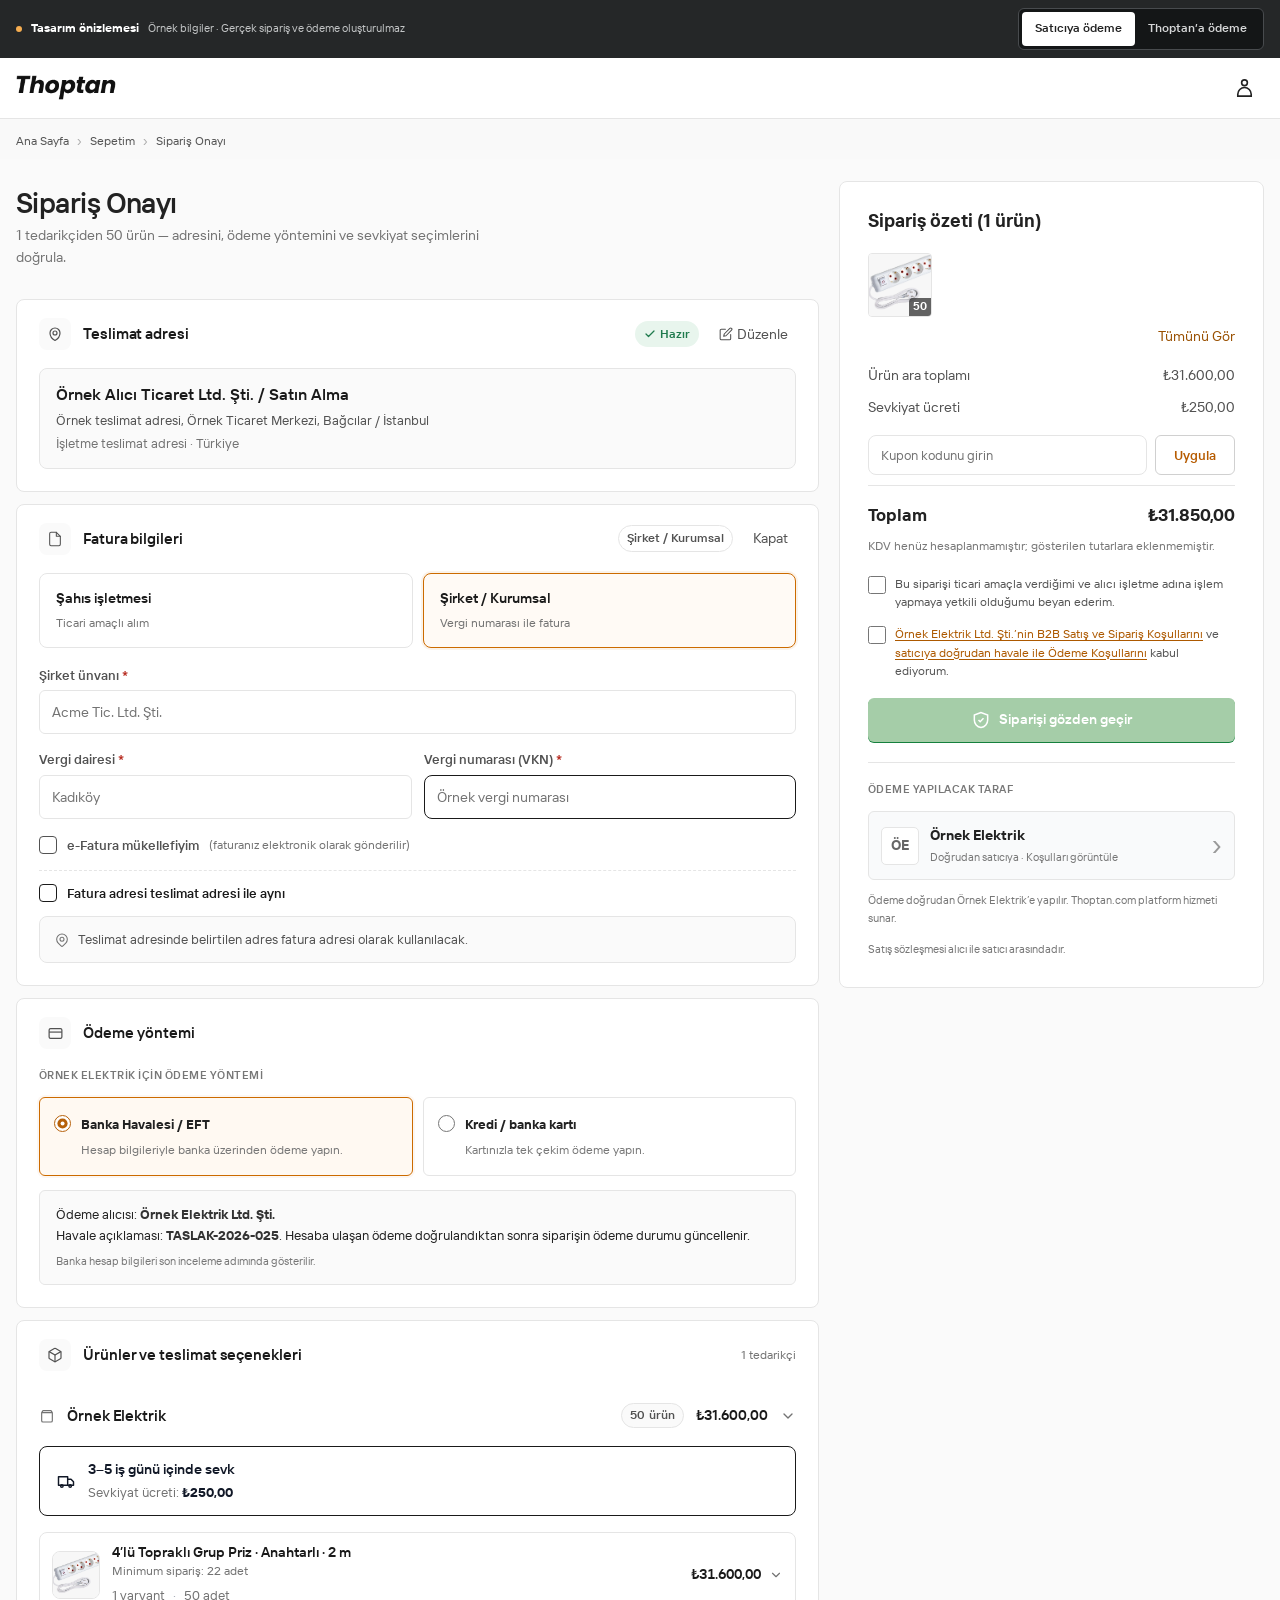
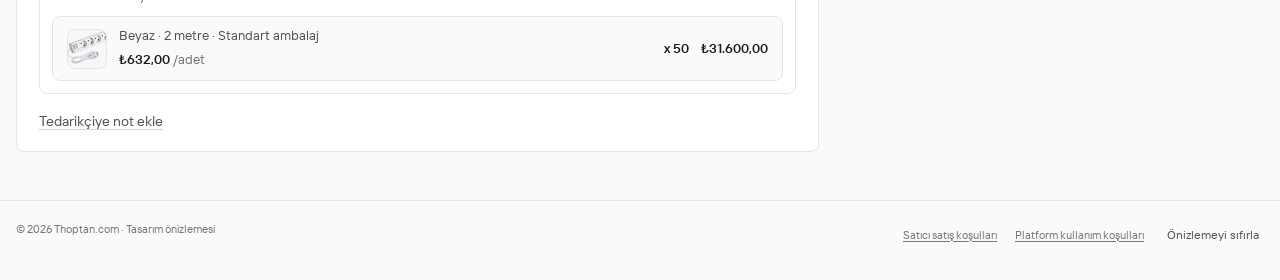
==== commit 604d8efa: "fix(preview): keep sales-contract note as plain text without links Co-Authored-By: Claude Fable 5.1 " ====
--- a/index.html
+++ b/index.html
@@ -1,4 +1,4 @@
-<!doctype html><html lang="tr"><head><meta charset="utf-8"><meta name="viewport" content="width=device-width,initial-scale=1"><meta name="robots" content="noindex,nofollow"><link rel="icon" href="assets/favicon.png"><link rel="stylesheet" href="assets/checkout-original.css"><link rel="stylesheet" href="preview.css?v=1.7"><title>Ödeme ve B2B sözleşmeler · Thoptan tasarım önizlemesi</title></head><body><div class="demo-toolbar"><div><span class="preview-dot"></span><strong>Tasarım önizlemesi</strong><span class="toolbar-note">Örnek bilgiler · Gerçek sipariş ve ödeme oluşturulmaz</span></div><div class="demo-scenario" role="group" aria-label="Ödeme alıcısı senaryosu"><button data-scenario="seller" aria-pressed="true">Satıcıya ödeme</button><button data-scenario="thoptan" aria-pressed="false">Thoptan’a ödeme</button></div></div>
+<!doctype html><html lang="tr"><head><meta charset="utf-8"><meta name="viewport" content="width=device-width,initial-scale=1"><meta name="robots" content="noindex,nofollow"><link rel="icon" href="assets/favicon.png"><link rel="stylesheet" href="assets/checkout-original.css"><link rel="stylesheet" href="preview.css?v=1.8"><title>Ödeme ve B2B sözleşmeler · Thoptan tasarım önizlemesi</title></head><body><div class="demo-toolbar"><div><span class="preview-dot"></span><strong>Tasarım önizlemesi</strong><span class="toolbar-note">Örnek bilgiler · Gerçek sipariş ve ödeme oluşturulmaz</span></div><div class="demo-scenario" role="group" aria-label="Ödeme alıcısı senaryosu"><button data-scenario="seller" aria-pressed="true">Satıcıya ödeme</button><button data-scenario="thoptan" aria-pressed="false">Thoptan’a ödeme</button></div></div>
     <header class="w-full bg-white border-b border-[#e5e5e5]">
       <div class="max-w-[1680px] mx-auto px-3 sm:px-4 h-[50px] sm:h-[60px] flex items-center justify-between">
         <a href="./" class="flex items-center shrink-0" aria-label="Ana Sayfa">
@@ -348,10 +348,10 @@
 
       <!-- Ödeme yapılacak satıcı -->
       
-    <div class="demo-payee"><p class="demo-eyebrow">ÖDEME YAPILACAK TARAF</p><a class="demo-payee-card" href="belgeler/satici-havale-odeme.html" data-doc="payee" id="payee-card"><span class="payee-symbol">ÖE</span><span><strong id="payee-name">Örnek Elektrik</strong><small id="payee-kind">Satıcıya doğrudan ödeme</small></span><span class="payee-arrow">›</span></a><p id="payee-explanation" class="demo-role"></p></div>
-    </div>
-  
-        </div>
-      </div>
-    </div>
-  </main><footer class="demo-footer"><span>© 2026 Thoptan.com · Tasarım önizlemesi</span><nav><a href="belgeler/satici-satis-kosullari.html" data-doc="sale">Satıcı satış koşulları</a><a href="belgeler/thoptan-platform-kosullari.html" data-doc="platform">Platform kullanım koşulları</a><button class="demo-link-button" data-action="reset">Önizlemeyi sıfırla</button></nav></footer><dialog id="document-dialog" class="document-dialog" aria-labelledby="document-title"><div class="document-top"><div><span class="document-kicker" id="document-kicker">SÖZLEŞME ÖNİZLEMESİ</span><h2 id="document-title"></h2></div><button class="dialog-close" aria-label="Belgeyi kapat" data-close>×</button></div><div class="document-tools"><span id="document-meta">Sipariş TASLAK-2026-025 · Sürüm 1.2</span></div><div id="document-body" class="document-body"></div><div class="document-bottom"><span>Belgeyi açmak onay vermek anlamına gelmez.</span><button class="th-btn-outline" data-close>Ödemeye dön</button></div></dialog><dialog id="flow-dialog" class="flow-dialog" aria-labelledby="flow-title"><div class="document-top"><h2 id="flow-title"></h2><button class="dialog-close" aria-label="Pencereyi kapat" data-close>×</button></div><div class="flow-body" id="flow-body"></div></dialog><div class="demo-toast" id="toast" role="status" hidden></div><script id="demo-data" type="application/json">{"fixture":{"taxNote":"KDV henüz hesaplanmamıştır; gösterilen tutarlara eklenmemiştir.","seller":"Örnek Elektrik Ltd. Şti.","sellerShort":"Örnek Elektrik","buyer":"Örnek Alıcı Ticaret Ltd. Şti.","order":"TASLAK-2026-025","unit":632,"quantity":50,"shipping":250,"total":31850,"subtotal":31600,"image":"assets/urun.jpeg"},"documents":{"sale":{"title":"B2B Satış ve Sipariş Koşulları","file":"satici-satis-kosullari.html","body":"\u003cdiv class=\"document-notice\">\u003cstrong>Örnek belge\u003c/strong> Firma, hesap ve sipariş bilgileri tasarım amacıyla hazırlanmıştır. Bu metin yayıma hazır bir sözleşme değildir.\u003c/div>\u003cdiv class=\"document-facts\">\u003cdiv>\u003cspan>Satıcı\u003c/span>\u003cstrong>Örnek Elektrik Ltd. Şti.\u003c/strong>\u003c/div>\u003cdiv>\u003cspan>Alıcı\u003c/span>\u003cstrong>Örnek Alıcı Ticaret Ltd. Şti.\u003c/strong>\u003c/div>\u003cdiv>\u003cspan>Sipariş\u003c/span>\u003cstrong>TASLAK-2026-025\u003c/strong>\u003c/div>\u003cdiv>\u003cspan>Örnek toplam\u003c/span>\u003cstrong>₺31.850,00\u003c/strong>\u003c/div>\u003c/div>\u003cp>KDV henüz hesaplanmamıştır; gösterilen tutarlara eklenmemiştir.\u003c/p>\n \u003ch3>1. Taraflar ve ticari amaç\u003c/h3>\u003cp>Bu satışın tarafları, siparişte belirtilen \u003cstrong>Örnek Elektrik Ltd. Şti.\u003c/strong> (satıcı) ile \u003cstrong>Örnek Alıcı Ticaret Ltd. Şti.\u003c/strong> (alıcı) işletmeleridir. Alıcı, siparişi ticari veya mesleki amaçla verdiğini ve işletme adına işlem yapmaya yetkili olduğunu beyan eder.\u003c/p>\n \u003ch3>2. Siparişe özel koşullar\u003c/h3>\u003cdiv class=\"document-table-wrap\">\u003ctable>\u003cthead>\u003ctr>\u003cth>Ürün / özellik\u003c/th>\u003cth>Miktar\u003c/th>\u003cth>Birim fiyat\u003c/th>\u003cth>Bedel\u003c/th>\u003c/tr>\u003c/thead>\u003ctbody>\u003ctr>\u003ctd>4’lü topraklı grup priz\u003cbr>\u003csmall>Anahtarlı · Beyaz · 2 metre\u003c/small>\u003c/td>\u003ctd>50 adet\u003c/td>\u003ctd>₺632,00\u003c/td>\u003ctd>₺31.600,00\u003c/td>\u003c/tr>\u003ctr>\u003ctd colspan=\"3\">Sevkiyat bedeli\u003c/td>\u003ctd>₺250,00\u003c/td>\u003c/tr>\u003ctr>\u003cth colspan=\"3\">Toplam · örnek bedel\u003c/th>\u003cth>₺31.850,00\u003c/th>\u003c/tr>\u003c/tbody>\u003c/table>\u003c/div>\u003cp>KDV henüz hesaplanmamıştır; gösterilen tutarlara eklenmemiştir.\u003c/p>\n \u003cul>\u003cli>\u003cstrong>Sevkiyat:\u003c/strong> Ödeme teyidinden itibaren 3–5 iş günü içinde sevk. Bu süre kargonun varış tarihi değildir.\u003c/li>\u003cli>\u003cstrong>Teslim yeri:\u003c/strong> Siparişte seçilen işletme teslimat adresi, İstanbul / Türkiye.\u003c/li>\u003cli>\u003cstrong>Ambalaj:\u003c/strong> Standart ürün ambalajı; özel logo veya üretim talebi yoktur.\u003c/li>\u003cli>\u003cstrong>Ödeme:\u003c/strong> Peşin. Alıcının seçtiği yöntem ve tahsilat alıcısı, ayrı Ödeme Koşullarında gösterilir.\u003c/li>\u003cli>\u003cstrong>Özel koşul:\u003c/strong> Kısmi sevkiyat yapılması için alıcının ayrıca kabulü alınır.\u003c/li>\u003c/ul>\n \u003ch3>3. Satıcının genel satış koşulları\u003c/h3>\u003cp>Satıcı, ürünleri siparişte kabul edilen tanım, miktar ve özelliklere uygun olarak tedarik eder. Ürün, fiyat, miktar veya teslimat koşullarında değişiklik gerekiyorsa alıcıya yeni teklif sunulur; alıcının kabulü olmadan farklı koşullarla devam edilmez.\u003c/p>\n \u003ch3>4. Siparişin kesinleşmesi\u003c/h3>\u003cp>Bu tasarım örneğinde satıcının önceden sunduğu ürün, fiyat ve koşullar alıcıya teklif olarak gösterilir. Alıcının son inceleme ekranında \u003cstrong>“Siparişi onayla”\u003c/strong> eylemiyle aynı koşulları kabul etmesiyle satış sözleşmesinin kurulduğu model örneklenmiştir. Canlı uygulamadaki stok, satıcı kabulü ve ödeme sırası bu maddeyle uyumlu hale getirilmelidir.\u003c/p>\n \u003ch3>5. Teslimat, muayene ve uygunsuzluk\u003c/h3>\u003cp>Alıcı teslim aldığı ürünleri miktar, model ve görünür hasar bakımından kontrol eder. Eksik, yanlış veya hasarlı ürünü sipariş üzerinden satıcıya bildirir; varsa fotoğraf ve teslimat kaydını ekler. Gizli ayıp sonradan fark edildiğinde ayrıca bildirilir. Çözüm, sorunun niteliğine ve uygulanabilir hukuka göre tamamlama, onarım, değişim, bedel indirimi veya iade olabilir.\u003c/p>\n \u003ch3>6. Ticari iptal ve iade\u003c/h3>\u003cp>Bu örnek ticari politikada, sevkiyat başlamadan önce alıcının iptal talebi kabul edilir. Sevkiyat sonrasında yalnız fikir değişikliği nedeniyle iade, satıcının ayrıca kabulüne bağlıdır. Bu hüküm eksik teslim, ayıplı veya sözleşmeye aykırı ürüne ilişkin talepleri ortadan kaldırmaz. Gerçek satıcının seçtiği politika ve masrafları alıcı onayından önce bu bölümde somut olarak gösterilir.\u003c/p>\n \u003ch3>7. Belgelerin önceliği\u003c/h3>\u003cp>Tarafların karşılıklı kabul ettiği siparişe özel koşullar, değiştirdikleri genel satış hükümlerine göre önceliklidir. Satıcı genel koşullarını sonradan güncellediğinde tamamlanmış siparişin kabul edilen sürümü değişmez. Satıcı koşulları Thoptan adına ek garanti veya ödeme taahhüdü oluşturamaz.\u003c/p>\n \u003ch3>8. Thoptan’ın rolü\u003c/h3>\u003cp>Thoptan.com bu ürün satışının tarafı değildir; platform hizmeti sunar. Thoptan üzerinden tahsilat seçildiğinde ayrıca ilgili Ödeme Koşulları uygulanır. Thoptan’ın kendi hizmetlerinden doğan yükümlülükleri saklıdır.\u003c/p>\n \u003ch3>9. Hukuk ve uyuşmazlık düzeni\u003c/h3>\u003cp>\u003cstrong>Taslakta tamamlanacak:\u003c/strong> Bu alıcı–satıcı satışına uygulanacak hukuk ve yetkili mahkeme veya tahkim düzeni. Platform işletmecisinin İngiltere’de bulunması, bu satış için tek başına hukuk seçimi oluşturmaz.\u003c/p>\u003cp>Bu koşullar, uygulanabilir mevzuat uyarınca sınırlandırılamayan hakları veya ilgili hizmet sağlayıcısının kendi hizmetlerinden doğan yükümlülüklerini ortadan kaldırmaz.\u003c/p>"},"seller_bank":{"title":"Satıcıya doğrudan havale ile ödeme koşulları","file":"satici-havale-odeme.html","owner":"seller","method":"bank","checkout":{"title":"Ödemeniz doğrudan satıcıya yapılacak","methodLabel":"Havale / EFT","payment":"₺31.850,00 tutarındaki havale ödemenizi doğrudan Örnek Elektrik Ltd. Şti.’nin banka hesabına yapacaksınız.","role":"Ürün, fatura ve teslimata ilişkin taleplerinizin muhatabı Örnek Elektrik Ltd. Şti.’dir. Satış sözleşmesi alıcı ile satıcı arasında kurulur. Thoptan.com platform hizmeti sunar ve kendi hizmetlerinden doğan yükümlülükleri saklıdır.","consentLabel":"satıcıya doğrudan havale ile Ödeme Koşullarını"},"body":"\u003cdiv class=\"document-notice\">\u003cstrong>Örnek belge\u003c/strong> Firma, hesap ve sipariş bilgileri tasarım amacıyla hazırlanmıştır. Bu metin yayıma hazır bir sözleşme değildir.\u003c/div>\u003cdiv class=\"document-facts\">\u003cdiv>\u003cspan>Satıcı\u003c/span>\u003cstrong>Örnek Elektrik Ltd. Şti.\u003c/strong>\u003c/div>\u003cdiv>\u003cspan>Alıcı\u003c/span>\u003cstrong>Örnek Alıcı Ticaret Ltd. Şti.\u003c/strong>\u003c/div>\u003cdiv>\u003cspan>Sipariş\u003c/span>\u003cstrong>TASLAK-2026-025\u003c/strong>\u003c/div>\u003cdiv>\u003cspan>Örnek toplam\u003c/span>\u003cstrong>₺31.850,00\u003c/strong>\u003c/div>\u003c/div>\u003cp>KDV henüz hesaplanmamıştır; gösterilen tutarlara eklenmemiştir.\u003c/p>\u003cdiv class=\"document-highlight\">\u003cspan>Bu siparişte ödeme\u003c/span>\u003cstrong>Banka havalesi / EFT\u003c/strong>\u003cp>Tahsilatı alan: \u003cb>Örnek Elektrik Ltd. Şti.\u003c/b>\u003c/p>\u003c/div>\n \u003ch3>Bu ödemenin özeti\u003c/h3>\u003cp>\u003cstrong>Ödemeniz doğrudan satıcıya yapılacak\u003c/strong>\u003c/p>\u003cp>₺31.850,00 tutarındaki havale ödemenizi doğrudan Örnek Elektrik Ltd. Şti.’nin banka hesabına yapacaksınız.\u003c/p>\u003cp>Ürün, fatura ve teslimata ilişkin taleplerinizin muhatabı Örnek Elektrik Ltd. Şti.’dir. Satış sözleşmesi alıcı ile satıcı arasında kurulur. Thoptan.com platform hizmeti sunar ve kendi hizmetlerinden doğan yükümlülükleri saklıdır.\u003c/p>\n \u003ch3>1. Satış ve tahsilatın tarafları\u003c/h3>\u003cp>Ürünün satıcısı \u003cstrong>Örnek Elektrik Ltd. Şti.\u003c/strong> olarak kalır. Ödeme doğrudan satıcı adına alınır. Thoptan.com siparişin oluşturulması ve görüntülenmesi için platform hizmeti sunar.\u003c/p>\n \u003ch3>2. Tutar ve ödeme yöntemi\u003c/h3>\u003cp>Gösterilen ürün ve sevkiyat toplamı \u003cstrong>₺31.850,00\u003c/strong> tutarındadır. KDV henüz hesaplanmamıştır; gösterilen tutarlara eklenmemiştir. Platform tarafından bu örnek işlem için ek ödeme işlem ücreti alınmaz. Alıcının bankası veya kart kuruluşunun ayrıca uyguladığı kur/transfer ücretleri kendi tarifesine tabidir.\u003c/p>\n \u003ch3>3. Havale talimatı\u003c/h3>\u003cp>Alıcı, sipariş için gösterilen ve \u003cstrong>Örnek Elektrik Ltd. Şti.\u003c/strong> adına kayıtlı banka hesabına ödeme yapar. Açıklamaya \u003cstrong>TASLAK-2026-025\u003c/strong> sipariş numarası yazılır. Ödemenin belirtilen hesaba ulaştığı ve siparişle eşleştiği doğrulandığında ödeme durumu güncellenir. Dekont yüklenmesi tek başına tahsilatın gerçekleştiği anlamına gelmez.\u003c/p>\u003cp>Bu önizlemede gerçek IBAN veya banka hesabı bulunmaz. Canlı siparişte hesap sahibi, banka, IBAN/hesap numarası ve gerektiğinde SWIFT bilgileri açıkça gösterilir.\u003c/p>\n \u003ch3>4. Ödemenin siparişe işlenmesi\u003c/h3>\u003cp>Doğrulanan ödeme ilgili siparişe işlenir. Eksik veya eşleştirilemeyen ödemelerde alıcıya bilgi verilir.\u003c/p>\n \u003ch3>5. İptal, iade ve itirazlar\u003c/h3>\u003cp>Ürüne ilişkin talepler siparişe eklenen B2B Satış ve Sipariş Koşullarına göre değerlendirilir. İade hakkı veya kararı doğduğunda iade alıcısı ve hesap bilgileri doğrulanarak banka transferi yapılır. İadeyi gerçekleştirecek taraf, ödeme kaydı ve ilgili iade kararıyla birlikte açıkça belirtilir.\u003c/p>\n \u003ch3>6. Thoptan’ın hizmet kapsamı\u003c/h3>\u003cp>Thoptan’ın rolü platform hizmeti sunmaktır. Ürünün satışı ve teslim yükümlülüğü satıcıya aittir. Ödeme işleminin gerçekleştirilmesi, tek başına Thoptan tarafından ayrıca bir teslimat veya koşulsuz para iadesi taahhüdü verildiği anlamına gelmez.\u003c/p>\u003cp>Bu koşullar, uygulanabilir mevzuat uyarınca sınırlandırılamayan hakları veya ilgili hizmet sağlayıcısının kendi hizmetlerinden doğan yükümlülüklerini ortadan kaldırmaz.\u003c/p>\n \u003ch3>7. Kayıt ve erişim\u003c/h3>\u003cp>Alıcının kabul ettiği ödeme yöntemi, ödeme alıcısı, tutar ve bu belgenin sürümü siparişe bağlı olarak kaydedilir. Değişiklik olursa yeni koşullar kabulden önce gösterilir. Bu örnekte hiçbir veri bir ödeme kuruluşuna gönderilmez.\u003c/p>"},"seller_card":{"title":"Satıcıya doğrudan kartla ödeme koşulları","file":"satici-kart-odeme.html","owner":"seller","method":"card","checkout":{"title":"Ödemeniz doğrudan satıcıya yapılacak","methodLabel":"Kredi / banka kartı","payment":"₺31.850,00 tutarındaki kart ödemeniz, Örnek Ödeme Kuruluşu aracılığıyla doğrudan Örnek Elektrik Ltd. Şti. adına alınacaktır.","role":"Ürün, fatura ve teslimata ilişkin taleplerinizin muhatabı Örnek Elektrik Ltd. Şti.’dir. Satış sözleşmesi alıcı ile satıcı arasında kurulur. Thoptan.com platform hizmeti sunar ve kendi hizmetlerinden doğan yükümlülükleri saklıdır.","consentLabel":"satıcıya doğrudan kartla Ödeme Koşullarını"},"body":"\u003cdiv class=\"document-notice\">\u003cstrong>Örnek belge\u003c/strong> Firma, hesap ve sipariş bilgileri tasarım amacıyla hazırlanmıştır. Bu metin yayıma hazır bir sözleşme değildir.\u003c/div>\u003cdiv class=\"document-facts\">\u003cdiv>\u003cspan>Satıcı\u003c/span>\u003cstrong>Örnek Elektrik Ltd. Şti.\u003c/strong>\u003c/div>\u003cdiv>\u003cspan>Alıcı\u003c/span>\u003cstrong>Örnek Alıcı Ticaret Ltd. Şti.\u003c/strong>\u003c/div>\u003cdiv>\u003cspan>Sipariş\u003c/span>\u003cstrong>TASLAK-2026-025\u003c/strong>\u003c/div>\u003cdiv>\u003cspan>Örnek toplam\u003c/span>\u003cstrong>₺31.850,00\u003c/strong>\u003c/div>\u003c/div>\u003cp>KDV henüz hesaplanmamıştır; gösterilen tutarlara eklenmemiştir.\u003c/p>\u003cdiv class=\"document-highlight\">\u003cspan>Bu siparişte ödeme\u003c/span>\u003cstrong>Kredi / banka kartı · Tek çekim\u003c/strong>\u003cp>Tahsilatı alan: \u003cb>Örnek Elektrik Ltd. Şti.\u003c/b> · İşlemi yapan: \u003cb>Örnek Ödeme Kuruluşu\u003c/b>\u003c/p>\u003c/div>\n \u003ch3>Bu ödemenin özeti\u003c/h3>\u003cp>\u003cstrong>Ödemeniz doğrudan satıcıya yapılacak\u003c/strong>\u003c/p>\u003cp>₺31.850,00 tutarındaki kart ödemeniz, Örnek Ödeme Kuruluşu aracılığıyla doğrudan Örnek Elektrik Ltd. Şti. adına alınacaktır.\u003c/p>\u003cp>Ürün, fatura ve teslimata ilişkin taleplerinizin muhatabı Örnek Elektrik Ltd. Şti.’dir. Satış sözleşmesi alıcı ile satıcı arasında kurulur. Thoptan.com platform hizmeti sunar ve kendi hizmetlerinden doğan yükümlülükleri saklıdır.\u003c/p>\n \u003ch3>1. Satış ve tahsilatın tarafları\u003c/h3>\u003cp>Ürünün satıcısı \u003cstrong>Örnek Elektrik Ltd. Şti.\u003c/strong> olarak kalır. Ödeme doğrudan satıcı adına alınır. Thoptan.com siparişin oluşturulması ve görüntülenmesi için platform hizmeti sunar.\u003c/p>\n \u003ch3>2. Tutar ve ödeme yöntemi\u003c/h3>\u003cp>Gösterilen ürün ve sevkiyat toplamı \u003cstrong>₺31.850,00\u003c/strong> tutarındadır. KDV henüz hesaplanmamıştır; gösterilen tutarlara eklenmemiştir. Platform tarafından bu örnek işlem için ek ödeme işlem ücreti alınmaz. Alıcının bankası veya kart kuruluşunun ayrıca uyguladığı kur/transfer ücretleri kendi tarifesine tabidir.\u003c/p>\n \u003ch3>3. Kartla ödeme talimatı\u003c/h3>\u003cp>Alıcı, ödeme ekranında gösterilen tutarın kartından tek çekim tahsil edilmesi için talimat verir. İşlem, \u003cstrong>Örnek Ödeme Kuruluşu\u003c/strong> tarafından \u003cstrong>Örnek Elektrik Ltd. Şti.\u003c/strong> adına gerçekleştirilir. Banka gerekli görürse ek kimlik doğrulaması istenebilir. İşlem başarısız olursa ödeme tamamlanmış sayılmaz.\u003c/p>\u003cp>Kart ekstresinde görünecek işyeri açıklaması: \u003cstrong>ORNEK ELEKTRIK DEMO\u003c/strong>. Bu açıklama da gerçek ödeme sağlayıcısına göre kesinleştirilir.\u003c/p>\n \u003ch3>4. Ödemenin siparişe işlenmesi\u003c/h3>\u003cp>Doğrulanan ödeme ilgili siparişe işlenir. Eksik veya eşleştirilemeyen ödemelerde alıcıya bilgi verilir.\u003c/p>\n \u003ch3>5. İptal, iade ve itirazlar\u003c/h3>\u003cp>Ürüne ilişkin talepler siparişe eklenen B2B Satış ve Sipariş Koşullarına göre değerlendirilir. İade hakkı veya kararı doğduğunda iade işlemi, ödeme sağlayıcısının kuralları ve uygulanabilir mevzuat çerçevesinde kural olarak ödemenin yapıldığı karta başlatılır. Bankaya yansıma süresi bankaya bağlıdır. Alıcının banka/ödeme sağlayıcısı nezdinde sahip olduğu işlem itirazı hakları saklıdır.\u003c/p>\n \u003ch3>6. Thoptan’ın hizmet kapsamı\u003c/h3>\u003cp>Thoptan’ın rolü platform hizmeti sunmaktır. Ürünün satışı ve teslim yükümlülüğü satıcıya aittir. Ödeme işleminin gerçekleştirilmesi, tek başına Thoptan tarafından ayrıca bir teslimat veya koşulsuz para iadesi taahhüdü verildiği anlamına gelmez.\u003c/p>\u003cp>Bu koşullar, uygulanabilir mevzuat uyarınca sınırlandırılamayan hakları veya ilgili hizmet sağlayıcısının kendi hizmetlerinden doğan yükümlülüklerini ortadan kaldırmaz.\u003c/p>\n \u003ch3>7. Kayıt ve erişim\u003c/h3>\u003cp>Alıcının kabul ettiği ödeme yöntemi, ödeme alıcısı, tutar ve bu belgenin sürümü siparişe bağlı olarak kaydedilir. Değişiklik olursa yeni koşullar kabulden önce gösterilir. Bu örnekte hiçbir veri bir ödeme kuruluşuna gönderilmez.\u003c/p>"},"thoptan_bank":{"title":"Thoptan.com üzerinden havale ile tahsilat ve ödeme koşulları","file":"thoptan-havale-odeme.html","owner":"thoptan","method":"bank","checkout":{"title":"Ödemeniz Thoptan.com üzerinden alınacak","methodLabel":"Havale / EFT","payment":"₺31.850,00 tutarındaki havale ödemenizi satıcı adına tahsilat yapan Thoptan.com işletmecisinin banka hesabına yapacaksınız.","role":"Ürünün satıcısı Örnek Elektrik Ltd. Şti.’dir. Satış sözleşmesi alıcı ile satıcı arasında kurulur. Thoptan.com bu örnek modelde satıcı adına tahsilat yapar; kendi platform ve tahsilat hizmetlerinden doğan yükümlülükleri saklıdır.","consentLabel":"Thoptan.com üzerinden havale ile Tahsilat ve Ödeme Koşullarını"},"body":"\u003cdiv class=\"document-notice\">\u003cstrong>Örnek belge\u003c/strong> Firma, hesap ve sipariş bilgileri tasarım amacıyla hazırlanmıştır. Bu metin yayıma hazır bir sözleşme değildir.\u003c/div>\u003cdiv class=\"document-facts\">\u003cdiv>\u003cspan>Satıcı\u003c/span>\u003cstrong>Örnek Elektrik Ltd. Şti.\u003c/strong>\u003c/div>\u003cdiv>\u003cspan>Alıcı\u003c/span>\u003cstrong>Örnek Alıcı Ticaret Ltd. Şti.\u003c/strong>\u003c/div>\u003cdiv>\u003cspan>Sipariş\u003c/span>\u003cstrong>TASLAK-2026-025\u003c/strong>\u003c/div>\u003cdiv>\u003cspan>Örnek toplam\u003c/span>\u003cstrong>₺31.850,00\u003c/strong>\u003c/div>\u003c/div>\u003cp>KDV henüz hesaplanmamıştır; gösterilen tutarlara eklenmemiştir.\u003c/p>\u003cdiv class=\"document-highlight\">\u003cspan>Bu siparişte ödeme\u003c/span>\u003cstrong>Banka havalesi / EFT\u003c/strong>\u003cp>Tahsilatı alan: \u003cb>Thoptan.com işletmecisi\u003c/b>\u003c/p>\u003c/div>\n \u003ch3>Bu ödemenin özeti\u003c/h3>\u003cp>\u003cstrong>Ödemeniz Thoptan.com üzerinden alınacak\u003c/strong>\u003c/p>\u003cp>₺31.850,00 tutarındaki havale ödemenizi satıcı adına tahsilat yapan Thoptan.com işletmecisinin banka hesabına yapacaksınız.\u003c/p>\u003cp>Ürünün satıcısı Örnek Elektrik Ltd. Şti.’dir. Satış sözleşmesi alıcı ile satıcı arasında kurulur. Thoptan.com bu örnek modelde satıcı adına tahsilat yapar; kendi platform ve tahsilat hizmetlerinden doğan yükümlülükleri saklıdır.\u003c/p>\n \u003ch3>1. Satış ve tahsilatın tarafları\u003c/h3>\u003cp>Ürünün satıcısı \u003cstrong>Örnek Elektrik Ltd. Şti.\u003c/strong> olarak kalır. Bu örnek modelde Thoptan işletmecisi, satıcının verdiği tahsilat yetkisi kapsamında satış bedelini satıcı adına alır. Bu yetki ve gerçek ödeme hizmeti modeli canlı kullanımdan önce ilgili sözleşmelerde doğrulanmalıdır.\u003c/p>\n \u003ch3>2. Tutar ve ödeme yöntemi\u003c/h3>\u003cp>Gösterilen ürün ve sevkiyat toplamı \u003cstrong>₺31.850,00\u003c/strong> tutarındadır. KDV henüz hesaplanmamıştır; gösterilen tutarlara eklenmemiştir. Platform tarafından bu örnek işlem için ek ödeme işlem ücreti alınmaz. Alıcının bankası veya kart kuruluşunun ayrıca uyguladığı kur/transfer ücretleri kendi tarifesine tabidir.\u003c/p>\n \u003ch3>3. Havale talimatı\u003c/h3>\u003cp>Alıcı, sipariş için gösterilen ve \u003cstrong>Thoptan.com işletmecisi\u003c/strong> adına kayıtlı banka hesabına ödeme yapar. Açıklamaya \u003cstrong>TASLAK-2026-025\u003c/strong> sipariş numarası yazılır. Ödemenin belirtilen hesaba ulaştığı ve siparişle eşleştiği doğrulandığında ödeme durumu güncellenir. Dekont yüklenmesi tek başına tahsilatın gerçekleştiği anlamına gelmez.\u003c/p>\u003cp>Bu önizlemede gerçek IBAN veya banka hesabı bulunmaz. Canlı siparişte hesap sahibi, banka, IBAN/hesap numarası ve gerektiğinde SWIFT bilgileri açıkça gösterilir.\u003c/p>\n \u003ch3>4. Ödemenin siparişe işlenmesi\u003c/h3>\u003cp>Bu taslakta, satıcının yetkilendirdiği tahsilat alıcısına yapılan ve doğrulanan ödeme, ödendiği tutar kadar satıcıya karşı ödeme borcunun ifası olarak kabul edilir. Satıcıya aktarım süreci alıcıdan aynı bedelin ikinci kez istenmesine gerekçe oluşturmaz. Bu hüküm gerçek tahsilat yetkisiyle birlikte değerlendirilmelidir.\u003c/p>\n \u003ch3>5. İptal, iade ve itirazlar\u003c/h3>\u003cp>Ürüne ilişkin talepler siparişe eklenen B2B Satış ve Sipariş Koşullarına göre değerlendirilir. İade hakkı veya kararı doğduğunda iade alıcısı ve hesap bilgileri doğrulanarak banka transferi yapılır. İadeyi gerçekleştirecek taraf, ödeme kaydı ve ilgili iade kararıyla birlikte açıkça belirtilir.\u003c/p>\n \u003ch3>6. Thoptan’ın hizmet kapsamı\u003c/h3>\u003cp>Thoptan’ın rolü platform hizmeti ve burada açıklanan tahsilat sürecidir. Ürünün satışı ve teslim yükümlülüğü satıcıya aittir. Ödeme işleminin gerçekleştirilmesi, tek başına Thoptan tarafından ayrıca bir teslimat veya koşulsuz para iadesi taahhüdü verildiği anlamına gelmez.\u003c/p>\u003cp>Bu koşullar, uygulanabilir mevzuat uyarınca sınırlandırılamayan hakları veya ilgili hizmet sağlayıcısının kendi hizmetlerinden doğan yükümlülüklerini ortadan kaldırmaz.\u003c/p>\n \u003ch3>7. Kayıt ve erişim\u003c/h3>\u003cp>Alıcının kabul ettiği ödeme yöntemi, ödeme alıcısı, tutar ve bu belgenin sürümü siparişe bağlı olarak kaydedilir. Değişiklik olursa yeni koşullar kabulden önce gösterilir. Bu örnekte hiçbir veri bir ödeme kuruluşuna gönderilmez.\u003c/p>"},"thoptan_card":{"title":"Thoptan.com üzerinden kartla tahsilat ve ödeme koşulları","file":"thoptan-kart-odeme.html","owner":"thoptan","method":"card","checkout":{"title":"Ödemeniz Thoptan.com üzerinden alınacak","methodLabel":"Kredi / banka kartı","payment":"₺31.850,00 tutarındaki kart ödemeniz, Örnek Ödeme Kuruluşu aracılığıyla Thoptan.com tarafından Örnek Elektrik Ltd. Şti. adına tahsil edilecektir.","role":"Ürünün satıcısı Örnek Elektrik Ltd. Şti.’dir. Satış sözleşmesi alıcı ile satıcı arasında kurulur. Thoptan.com bu örnek modelde satıcı adına tahsilat yapar; kendi platform ve tahsilat hizmetlerinden doğan yükümlülükleri saklıdır.","consentLabel":"Thoptan.com üzerinden kartla Tahsilat ve Ödeme Koşullarını"},"body":"\u003cdiv class=\"document-notice\">\u003cstrong>Örnek belge\u003c/strong> Firma, hesap ve sipariş bilgileri tasarım amacıyla hazırlanmıştır. Bu metin yayıma hazır bir sözleşme değildir.\u003c/div>\u003cdiv class=\"document-facts\">\u003cdiv>\u003cspan>Satıcı\u003c/span>\u003cstrong>Örnek Elektrik Ltd. Şti.\u003c/strong>\u003c/div>\u003cdiv>\u003cspan>Alıcı\u003c/span>\u003cstrong>Örnek Alıcı Ticaret Ltd. Şti.\u003c/strong>\u003c/div>\u003cdiv>\u003cspan>Sipariş\u003c/span>\u003cstrong>TASLAK-2026-025\u003c/strong>\u003c/div>\u003cdiv>\u003cspan>Örnek toplam\u003c/span>\u003cstrong>₺31.850,00\u003c/strong>\u003c/div>\u003c/div>\u003cp>KDV henüz hesaplanmamıştır; gösterilen tutarlara eklenmemiştir.\u003c/p>\u003cdiv class=\"document-highlight\">\u003cspan>Bu siparişte ödeme\u003c/span>\u003cstrong>Kredi / banka kartı · Tek çekim\u003c/strong>\u003cp>Tahsilatı alan: \u003cb>Thoptan.com işletmecisi\u003c/b> · İşlemi yapan: \u003cb>Örnek Ödeme Kuruluşu\u003c/b>\u003c/p>\u003c/div>\n \u003ch3>Bu ödemenin özeti\u003c/h3>\u003cp>\u003cstrong>Ödemeniz Thoptan.com üzerinden alınacak\u003c/strong>\u003c/p>\u003cp>₺31.850,00 tutarındaki kart ödemeniz, Örnek Ödeme Kuruluşu aracılığıyla Thoptan.com tarafından Örnek Elektrik Ltd. Şti. adına tahsil edilecektir.\u003c/p>\u003cp>Ürünün satıcısı Örnek Elektrik Ltd. Şti.’dir. Satış sözleşmesi alıcı ile satıcı arasında kurulur. Thoptan.com bu örnek modelde satıcı adına tahsilat yapar; kendi platform ve tahsilat hizmetlerinden doğan yükümlülükleri saklıdır.\u003c/p>\n \u003ch3>1. Satış ve tahsilatın tarafları\u003c/h3>\u003cp>Ürünün satıcısı \u003cstrong>Örnek Elektrik Ltd. Şti.\u003c/strong> olarak kalır. Bu örnek modelde Thoptan işletmecisi, satıcının verdiği tahsilat yetkisi kapsamında satış bedelini satıcı adına alır. Bu yetki ve gerçek ödeme hizmeti modeli canlı kullanımdan önce ilgili sözleşmelerde doğrulanmalıdır.\u003c/p>\n \u003ch3>2. Tutar ve ödeme yöntemi\u003c/h3>\u003cp>Gösterilen ürün ve sevkiyat toplamı \u003cstrong>₺31.850,00\u003c/strong> tutarındadır. KDV henüz hesaplanmamıştır; gösterilen tutarlara eklenmemiştir. Platform tarafından bu örnek işlem için ek ödeme işlem ücreti alınmaz. Alıcının bankası veya kart kuruluşunun ayrıca uyguladığı kur/transfer ücretleri kendi tarifesine tabidir.\u003c/p>\n \u003ch3>3. Kartla ödeme talimatı\u003c/h3>\u003cp>Alıcı, ödeme ekranında gösterilen tutarın kartından tek çekim tahsil edilmesi için talimat verir. İşlem, \u003cstrong>Örnek Ödeme Kuruluşu\u003c/strong> tarafından \u003cstrong>Thoptan.com işletmecisi\u003c/strong> adına gerçekleştirilir. Banka gerekli görürse ek kimlik doğrulaması istenebilir. İşlem başarısız olursa ödeme tamamlanmış sayılmaz.\u003c/p>\u003cp>Kart ekstresinde görünecek işyeri açıklaması: \u003cstrong>THOPTAN DEMO\u003c/strong>. Bu açıklama da gerçek ödeme sağlayıcısına göre kesinleştirilir.\u003c/p>\n \u003ch3>4. Ödemenin siparişe işlenmesi\u003c/h3>\u003cp>Bu taslakta, satıcının yetkilendirdiği tahsilat alıcısına yapılan ve doğrulanan ödeme, ödendiği tutar kadar satıcıya karşı ödeme borcunun ifası olarak kabul edilir. Satıcıya aktarım süreci alıcıdan aynı bedelin ikinci kez istenmesine gerekçe oluşturmaz. Bu hüküm gerçek tahsilat yetkisiyle birlikte değerlendirilmelidir.\u003c/p>\n \u003ch3>5. İptal, iade ve itirazlar\u003c/h3>\u003cp>Ürüne ilişkin talepler siparişe eklenen B2B Satış ve Sipariş Koşullarına göre değerlendirilir. İade hakkı veya kararı doğduğunda iade işlemi, ödeme sağlayıcısının kuralları ve uygulanabilir mevzuat çerçevesinde kural olarak ödemenin yapıldığı karta başlatılır. Bankaya yansıma süresi bankaya bağlıdır. Alıcının banka/ödeme sağlayıcısı nezdinde sahip olduğu işlem itirazı hakları saklıdır.\u003c/p>\n \u003ch3>6. Thoptan’ın hizmet kapsamı\u003c/h3>\u003cp>Thoptan’ın rolü platform hizmeti ve burada açıklanan tahsilat sürecidir. Ürünün satışı ve teslim yükümlülüğü satıcıya aittir. Ödeme işleminin gerçekleştirilmesi, tek başına Thoptan tarafından ayrıca bir teslimat veya koşulsuz para iadesi taahhüdü verildiği anlamına gelmez.\u003c/p>\u003cp>Bu koşullar, uygulanabilir mevzuat uyarınca sınırlandırılamayan hakları veya ilgili hizmet sağlayıcısının kendi hizmetlerinden doğan yükümlülüklerini ortadan kaldırmaz.\u003c/p>\n \u003ch3>7. Kayıt ve erişim\u003c/h3>\u003cp>Alıcının kabul ettiği ödeme yöntemi, ödeme alıcısı, tutar ve bu belgenin sürümü siparişe bağlı olarak kaydedilir. Değişiklik olursa yeni koşullar kabulden önce gösterilir. Bu örnekte hiçbir veri bir ödeme kuruluşuna gönderilmez.\u003c/p>"},"platform":{"title":"Thoptan.com Platform Kullanım Koşulları","file":"thoptan-platform-kosullari.html","body":"\u003cdiv class=\"document-notice\">\u003cstrong>Örnek belge\u003c/strong> Firma, hesap ve sipariş bilgileri tasarım amacıyla hazırlanmıştır. Bu metin yayıma hazır bir sözleşme değildir.\u003c/div>\u003cdiv class=\"document-highlight\">\u003cspan>Bu belgenin tarafları\u003c/span>\u003cstrong>Thoptan.com işletmecisi ↔ platform kullanıcısı\u003c/strong>\u003cp>Ürün satış koşullarından ayrı platform hizmet ilişkisi.\u003c/p>\u003c/div>\u003ch3>1. Platform işletmecisi\u003c/h3>\u003cp>Thoptan.com markasını işleten İngiltere merkezli şirketin tam sicil unvanı, Companies House kayıt numarası ve kayıtlı adresi gerçek belgede yer alacaktır. Bu önizlemede şirket sicil bilgileri kullanılmamıştır.\u003c/p>\u003ch3>2. Sunulan hizmet\u003c/h3>\u003cp>Thoptan.com, işletmelerin ürünleri incelemesine, satıcılarla iletişim kurmasına, sipariş oluşturmasına ve sipariş bilgilerini takip etmesine imkân sağlayan B2B pazaryeridir. Platform, kullanıcıya sunduğu kendi hizmetlerinden sorumludur.\u003c/p>\u003ch3>3. Ürün satışının tarafları\u003c/h3>\u003cp>Ürün satış sözleşmesi, siparişte açıkça belirtilen alıcı işletme ile satıcı işletme arasında kurulur. Satıcının kimliği, ürün özellikleri ve satış koşulları siparişin onayından önce gösterilir.\u003c/p>\u003ch3>4. Ödeme yöntemleri ve tahsilat alıcısı\u003c/h3>\u003cp>Ödeme sayfasında doğrudan satıcıya veya Thoptan üzerinden ödeme senaryosu gösterilir. Her işlemde ödeme yöntemi, tahsilatı alan kuruluş ve varsa ödeme sağlayıcısı açıkça belirtilir. Thoptan üzerinden tahsilat modelinde gerçek yetki, sağlayıcı sözleşmeleri ve gerekli hukuki değerlendirme tamamlanmalıdır. Bir ödeme yöntemi sunulması, Thoptan’ı kendiliğinden ürün satıcısı yapmaz.\u003c/p>\u003ch3>5. Hesap ve işletme bilgileri\u003c/h3>\u003cp>Kullanıcı işletme ve temsil bilgilerini doğru ve güncel tutar. Hesabını yetkisiz kullanıma karşı korur. İşlemlerin ticari niteliği ve temsil yetkisi gerektiğinde doğrulanır.\u003c/p>\u003ch3>6. Destek ve sorumluluk\u003c/h3>\u003cp>Ürünle ilgili talepler ilgili satıcıya; platformun işleyişi ve kendi hizmetleriyle ilgili talepler Thoptan’a yöneltilir. Tahsilatla ilgili talepler ödeme kaydında belirtilen tarafa ve gerektiğinde ödeme sağlayıcısına iletilir. Thoptan’ın destek sunması, satıcı adına sınırsız ürün garantisi verdiği anlamına gelmez.\u003c/p>\u003cp>Bu koşullar, uygulanabilir mevzuat uyarınca sınırlandırılamayan hakları veya ilgili hizmet sağlayıcısının kendi hizmetlerinden doğan yükümlülüklerini ortadan kaldırmaz.\u003c/p>\u003ch3>7. Kabul ve sürüm\u003c/h3>\u003cp>Platform koşulları üyelik sırasında ve yeniden kabul gerektiren değişikliklerde onaya sunulur. Sipariş sırasında ayrıca satıcının o siparişe ait koşulları ile seçilen ödeme yönteminin koşulları gösterilir. Sonradan yapılan güncelleme geçmiş siparişe ait kabul edilmiş belgeyi değiştirmez.\u003c/p>\u003ch3>8. Hukuk incelemesinde tamamlanacak alanlar\u003c/h3>\u003cp>Gerçek işletmeci sicil bilgileri, sunulan ödeme hizmetinin kapsamı ve varsa ücretleri, veri koruma bildirimleri, platform sözleşmesine uygulanacak hukuk ve yetkili uyuşmazlık mercii nihai metinde tamamlanmalıdır. İngiltere ve Galler hukuku platform sözleşmesi için değerlendirme seçeneğidir; bu örnek belge otomatik bir hukuk seçimi yapmaz.\u003c/p>"}},"version":"1.2"}</script><script src="app.js?v=1.7"></script></body></html>+    <div class="demo-payee"><p class="demo-eyebrow">ÖDEME YAPILACAK TARAF</p><a class="demo-payee-card" href="belgeler/satici-havale-odeme.html" data-doc="payee" id="payee-card"><span class="payee-symbol">ÖE</span><span><strong id="payee-name">Örnek Elektrik</strong><small id="payee-kind">Satıcıya doğrudan ödeme</small></span><span class="payee-arrow">›</span></a><p id="payee-explanation" class="demo-role"></p><p class="demo-role">Satış sözleşmesi alıcı ile satıcı arasındadır.</p></div>
+    </div>
+  
+        </div>
+      </div>
+    </div>
+  </main><footer class="demo-footer"><span>© 2026 Thoptan.com · Tasarım önizlemesi</span><nav><a href="belgeler/satici-satis-kosullari.html" data-doc="sale">Satıcı satış koşulları</a><a href="belgeler/thoptan-platform-kosullari.html" data-doc="platform">Platform kullanım koşulları</a><button class="demo-link-button" data-action="reset">Önizlemeyi sıfırla</button></nav></footer><dialog id="document-dialog" class="document-dialog" aria-labelledby="document-title"><div class="document-top"><div><span class="document-kicker" id="document-kicker">SÖZLEŞME ÖNİZLEMESİ</span><h2 id="document-title"></h2></div><button class="dialog-close" aria-label="Belgeyi kapat" data-close>×</button></div><div class="document-tools"><span id="document-meta">Sipariş TASLAK-2026-025 · Sürüm 1.2</span></div><div id="document-body" class="document-body"></div><div class="document-bottom"><span>Belgeyi açmak onay vermek anlamına gelmez.</span><button class="th-btn-outline" data-close>Ödemeye dön</button></div></dialog><dialog id="flow-dialog" class="flow-dialog" aria-labelledby="flow-title"><div class="document-top"><h2 id="flow-title"></h2><button class="dialog-close" aria-label="Pencereyi kapat" data-close>×</button></div><div class="flow-body" id="flow-body"></div></dialog><div class="demo-toast" id="toast" role="status" hidden></div><script id="demo-data" type="application/json">{"fixture":{"taxNote":"KDV henüz hesaplanmamıştır; gösterilen tutarlara eklenmemiştir.","seller":"Örnek Elektrik Ltd. Şti.","sellerShort":"Örnek Elektrik","buyer":"Örnek Alıcı Ticaret Ltd. Şti.","order":"TASLAK-2026-025","unit":632,"quantity":50,"shipping":250,"total":31850,"subtotal":31600,"image":"assets/urun.jpeg"},"documents":{"sale":{"title":"B2B Satış ve Sipariş Koşulları","file":"satici-satis-kosullari.html","body":"\u003cdiv class=\"document-notice\">\u003cstrong>Örnek belge\u003c/strong> Firma, hesap ve sipariş bilgileri tasarım amacıyla hazırlanmıştır. Bu metin yayıma hazır bir sözleşme değildir.\u003c/div>\u003cdiv class=\"document-facts\">\u003cdiv>\u003cspan>Satıcı\u003c/span>\u003cstrong>Örnek Elektrik Ltd. Şti.\u003c/strong>\u003c/div>\u003cdiv>\u003cspan>Alıcı\u003c/span>\u003cstrong>Örnek Alıcı Ticaret Ltd. Şti.\u003c/strong>\u003c/div>\u003cdiv>\u003cspan>Sipariş\u003c/span>\u003cstrong>TASLAK-2026-025\u003c/strong>\u003c/div>\u003cdiv>\u003cspan>Örnek toplam\u003c/span>\u003cstrong>₺31.850,00\u003c/strong>\u003c/div>\u003c/div>\u003cp>KDV henüz hesaplanmamıştır; gösterilen tutarlara eklenmemiştir.\u003c/p>\n \u003ch3>1. Taraflar ve ticari amaç\u003c/h3>\u003cp>Bu satışın tarafları, siparişte belirtilen \u003cstrong>Örnek Elektrik Ltd. Şti.\u003c/strong> (satıcı) ile \u003cstrong>Örnek Alıcı Ticaret Ltd. Şti.\u003c/strong> (alıcı) işletmeleridir. Alıcı, siparişi ticari veya mesleki amaçla verdiğini ve işletme adına işlem yapmaya yetkili olduğunu beyan eder.\u003c/p>\n \u003ch3>2. Siparişe özel koşullar\u003c/h3>\u003cdiv class=\"document-table-wrap\">\u003ctable>\u003cthead>\u003ctr>\u003cth>Ürün / özellik\u003c/th>\u003cth>Miktar\u003c/th>\u003cth>Birim fiyat\u003c/th>\u003cth>Bedel\u003c/th>\u003c/tr>\u003c/thead>\u003ctbody>\u003ctr>\u003ctd>4’lü topraklı grup priz\u003cbr>\u003csmall>Anahtarlı · Beyaz · 2 metre\u003c/small>\u003c/td>\u003ctd>50 adet\u003c/td>\u003ctd>₺632,00\u003c/td>\u003ctd>₺31.600,00\u003c/td>\u003c/tr>\u003ctr>\u003ctd colspan=\"3\">Sevkiyat bedeli\u003c/td>\u003ctd>₺250,00\u003c/td>\u003c/tr>\u003ctr>\u003cth colspan=\"3\">Toplam · örnek bedel\u003c/th>\u003cth>₺31.850,00\u003c/th>\u003c/tr>\u003c/tbody>\u003c/table>\u003c/div>\u003cp>KDV henüz hesaplanmamıştır; gösterilen tutarlara eklenmemiştir.\u003c/p>\n \u003cul>\u003cli>\u003cstrong>Sevkiyat:\u003c/strong> Ödeme teyidinden itibaren 3–5 iş günü içinde sevk. Bu süre kargonun varış tarihi değildir.\u003c/li>\u003cli>\u003cstrong>Teslim yeri:\u003c/strong> Siparişte seçilen işletme teslimat adresi, İstanbul / Türkiye.\u003c/li>\u003cli>\u003cstrong>Ambalaj:\u003c/strong> Standart ürün ambalajı; özel logo veya üretim talebi yoktur.\u003c/li>\u003cli>\u003cstrong>Ödeme:\u003c/strong> Peşin. Alıcının seçtiği yöntem ve tahsilat alıcısı, ayrı Ödeme Koşullarında gösterilir.\u003c/li>\u003cli>\u003cstrong>Özel koşul:\u003c/strong> Kısmi sevkiyat yapılması için alıcının ayrıca kabulü alınır.\u003c/li>\u003c/ul>\n \u003ch3>3. Satıcının genel satış koşulları\u003c/h3>\u003cp>Satıcı, ürünleri siparişte kabul edilen tanım, miktar ve özelliklere uygun olarak tedarik eder. Ürün, fiyat, miktar veya teslimat koşullarında değişiklik gerekiyorsa alıcıya yeni teklif sunulur; alıcının kabulü olmadan farklı koşullarla devam edilmez.\u003c/p>\n \u003ch3>4. Siparişin kesinleşmesi\u003c/h3>\u003cp>Bu tasarım örneğinde satıcının önceden sunduğu ürün, fiyat ve koşullar alıcıya teklif olarak gösterilir. Alıcının son inceleme ekranında \u003cstrong>“Siparişi onayla”\u003c/strong> eylemiyle aynı koşulları kabul etmesiyle satış sözleşmesinin kurulduğu model örneklenmiştir. Canlı uygulamadaki stok, satıcı kabulü ve ödeme sırası bu maddeyle uyumlu hale getirilmelidir.\u003c/p>\n \u003ch3>5. Teslimat, muayene ve uygunsuzluk\u003c/h3>\u003cp>Alıcı teslim aldığı ürünleri miktar, model ve görünür hasar bakımından kontrol eder. Eksik, yanlış veya hasarlı ürünü sipariş üzerinden satıcıya bildirir; varsa fotoğraf ve teslimat kaydını ekler. Gizli ayıp sonradan fark edildiğinde ayrıca bildirilir. Çözüm, sorunun niteliğine ve uygulanabilir hukuka göre tamamlama, onarım, değişim, bedel indirimi veya iade olabilir.\u003c/p>\n \u003ch3>6. Ticari iptal ve iade\u003c/h3>\u003cp>Bu örnek ticari politikada, sevkiyat başlamadan önce alıcının iptal talebi kabul edilir. Sevkiyat sonrasında yalnız fikir değişikliği nedeniyle iade, satıcının ayrıca kabulüne bağlıdır. Bu hüküm eksik teslim, ayıplı veya sözleşmeye aykırı ürüne ilişkin talepleri ortadan kaldırmaz. Gerçek satıcının seçtiği politika ve masrafları alıcı onayından önce bu bölümde somut olarak gösterilir.\u003c/p>\n \u003ch3>7. Belgelerin önceliği\u003c/h3>\u003cp>Tarafların karşılıklı kabul ettiği siparişe özel koşullar, değiştirdikleri genel satış hükümlerine göre önceliklidir. Satıcı genel koşullarını sonradan güncellediğinde tamamlanmış siparişin kabul edilen sürümü değişmez. Satıcı koşulları Thoptan adına ek garanti veya ödeme taahhüdü oluşturamaz.\u003c/p>\n \u003ch3>8. Thoptan’ın rolü\u003c/h3>\u003cp>Thoptan.com bu ürün satışının tarafı değildir; platform hizmeti sunar. Thoptan üzerinden tahsilat seçildiğinde ayrıca ilgili Ödeme Koşulları uygulanır. Thoptan’ın kendi hizmetlerinden doğan yükümlülükleri saklıdır.\u003c/p>\n \u003ch3>9. Hukuk ve uyuşmazlık düzeni\u003c/h3>\u003cp>\u003cstrong>Taslakta tamamlanacak:\u003c/strong> Bu alıcı–satıcı satışına uygulanacak hukuk ve yetkili mahkeme veya tahkim düzeni. Platform işletmecisinin İngiltere’de bulunması, bu satış için tek başına hukuk seçimi oluşturmaz.\u003c/p>\u003cp>Bu koşullar, uygulanabilir mevzuat uyarınca sınırlandırılamayan hakları veya ilgili hizmet sağlayıcısının kendi hizmetlerinden doğan yükümlülüklerini ortadan kaldırmaz.\u003c/p>"},"seller_bank":{"title":"Satıcıya doğrudan havale ile ödeme koşulları","file":"satici-havale-odeme.html","owner":"seller","method":"bank","checkout":{"title":"Ödemeniz doğrudan satıcıya yapılacak","methodLabel":"Havale / EFT","payment":"₺31.850,00 tutarındaki havale ödemenizi doğrudan Örnek Elektrik Ltd. Şti.’nin banka hesabına yapacaksınız.","role":"Ürün, fatura ve teslimata ilişkin taleplerinizin muhatabı Örnek Elektrik Ltd. Şti.’dir. Satış sözleşmesi alıcı ile satıcı arasında kurulur. Thoptan.com platform hizmeti sunar ve kendi hizmetlerinden doğan yükümlülükleri saklıdır.","consentLabel":"satıcıya doğrudan havale ile Ödeme Koşullarını"},"body":"\u003cdiv class=\"document-notice\">\u003cstrong>Örnek belge\u003c/strong> Firma, hesap ve sipariş bilgileri tasarım amacıyla hazırlanmıştır. Bu metin yayıma hazır bir sözleşme değildir.\u003c/div>\u003cdiv class=\"document-facts\">\u003cdiv>\u003cspan>Satıcı\u003c/span>\u003cstrong>Örnek Elektrik Ltd. Şti.\u003c/strong>\u003c/div>\u003cdiv>\u003cspan>Alıcı\u003c/span>\u003cstrong>Örnek Alıcı Ticaret Ltd. Şti.\u003c/strong>\u003c/div>\u003cdiv>\u003cspan>Sipariş\u003c/span>\u003cstrong>TASLAK-2026-025\u003c/strong>\u003c/div>\u003cdiv>\u003cspan>Örnek toplam\u003c/span>\u003cstrong>₺31.850,00\u003c/strong>\u003c/div>\u003c/div>\u003cp>KDV henüz hesaplanmamıştır; gösterilen tutarlara eklenmemiştir.\u003c/p>\u003cdiv class=\"document-highlight\">\u003cspan>Bu siparişte ödeme\u003c/span>\u003cstrong>Banka havalesi / EFT\u003c/strong>\u003cp>Tahsilatı alan: \u003cb>Örnek Elektrik Ltd. Şti.\u003c/b>\u003c/p>\u003c/div>\n \u003ch3>Bu ödemenin özeti\u003c/h3>\u003cp>\u003cstrong>Ödemeniz doğrudan satıcıya yapılacak\u003c/strong>\u003c/p>\u003cp>₺31.850,00 tutarındaki havale ödemenizi doğrudan Örnek Elektrik Ltd. Şti.’nin banka hesabına yapacaksınız.\u003c/p>\u003cp>Ürün, fatura ve teslimata ilişkin taleplerinizin muhatabı Örnek Elektrik Ltd. Şti.’dir. Satış sözleşmesi alıcı ile satıcı arasında kurulur. Thoptan.com platform hizmeti sunar ve kendi hizmetlerinden doğan yükümlülükleri saklıdır.\u003c/p>\n \u003ch3>1. Satış ve tahsilatın tarafları\u003c/h3>\u003cp>Ürünün satıcısı \u003cstrong>Örnek Elektrik Ltd. Şti.\u003c/strong> olarak kalır. Ödeme doğrudan satıcı adına alınır. Thoptan.com siparişin oluşturulması ve görüntülenmesi için platform hizmeti sunar.\u003c/p>\n \u003ch3>2. Tutar ve ödeme yöntemi\u003c/h3>\u003cp>Gösterilen ürün ve sevkiyat toplamı \u003cstrong>₺31.850,00\u003c/strong> tutarındadır. KDV henüz hesaplanmamıştır; gösterilen tutarlara eklenmemiştir. Platform tarafından bu örnek işlem için ek ödeme işlem ücreti alınmaz. Alıcının bankası veya kart kuruluşunun ayrıca uyguladığı kur/transfer ücretleri kendi tarifesine tabidir.\u003c/p>\n \u003ch3>3. Havale talimatı\u003c/h3>\u003cp>Alıcı, sipariş için gösterilen ve \u003cstrong>Örnek Elektrik Ltd. Şti.\u003c/strong> adına kayıtlı banka hesabına ödeme yapar. Açıklamaya \u003cstrong>TASLAK-2026-025\u003c/strong> sipariş numarası yazılır. Ödemenin belirtilen hesaba ulaştığı ve siparişle eşleştiği doğrulandığında ödeme durumu güncellenir. Dekont yüklenmesi tek başına tahsilatın gerçekleştiği anlamına gelmez.\u003c/p>\u003cp>Bu önizlemede gerçek IBAN veya banka hesabı bulunmaz. Canlı siparişte hesap sahibi, banka, IBAN/hesap numarası ve gerektiğinde SWIFT bilgileri açıkça gösterilir.\u003c/p>\n \u003ch3>4. Ödemenin siparişe işlenmesi\u003c/h3>\u003cp>Doğrulanan ödeme ilgili siparişe işlenir. Eksik veya eşleştirilemeyen ödemelerde alıcıya bilgi verilir.\u003c/p>\n \u003ch3>5. İptal, iade ve itirazlar\u003c/h3>\u003cp>Ürüne ilişkin talepler siparişe eklenen B2B Satış ve Sipariş Koşullarına göre değerlendirilir. İade hakkı veya kararı doğduğunda iade alıcısı ve hesap bilgileri doğrulanarak banka transferi yapılır. İadeyi gerçekleştirecek taraf, ödeme kaydı ve ilgili iade kararıyla birlikte açıkça belirtilir.\u003c/p>\n \u003ch3>6. Thoptan’ın hizmet kapsamı\u003c/h3>\u003cp>Thoptan’ın rolü platform hizmeti sunmaktır. Ürünün satışı ve teslim yükümlülüğü satıcıya aittir. Ödeme işleminin gerçekleştirilmesi, tek başına Thoptan tarafından ayrıca bir teslimat veya koşulsuz para iadesi taahhüdü verildiği anlamına gelmez.\u003c/p>\u003cp>Bu koşullar, uygulanabilir mevzuat uyarınca sınırlandırılamayan hakları veya ilgili hizmet sağlayıcısının kendi hizmetlerinden doğan yükümlülüklerini ortadan kaldırmaz.\u003c/p>\n \u003ch3>7. Kayıt ve erişim\u003c/h3>\u003cp>Alıcının kabul ettiği ödeme yöntemi, ödeme alıcısı, tutar ve bu belgenin sürümü siparişe bağlı olarak kaydedilir. Değişiklik olursa yeni koşullar kabulden önce gösterilir. Bu örnekte hiçbir veri bir ödeme kuruluşuna gönderilmez.\u003c/p>"},"seller_card":{"title":"Satıcıya doğrudan kartla ödeme koşulları","file":"satici-kart-odeme.html","owner":"seller","method":"card","checkout":{"title":"Ödemeniz doğrudan satıcıya yapılacak","methodLabel":"Kredi / banka kartı","payment":"₺31.850,00 tutarındaki kart ödemeniz, Örnek Ödeme Kuruluşu aracılığıyla doğrudan Örnek Elektrik Ltd. Şti. adına alınacaktır.","role":"Ürün, fatura ve teslimata ilişkin taleplerinizin muhatabı Örnek Elektrik Ltd. Şti.’dir. Satış sözleşmesi alıcı ile satıcı arasında kurulur. Thoptan.com platform hizmeti sunar ve kendi hizmetlerinden doğan yükümlülükleri saklıdır.","consentLabel":"satıcıya doğrudan kartla Ödeme Koşullarını"},"body":"\u003cdiv class=\"document-notice\">\u003cstrong>Örnek belge\u003c/strong> Firma, hesap ve sipariş bilgileri tasarım amacıyla hazırlanmıştır. Bu metin yayıma hazır bir sözleşme değildir.\u003c/div>\u003cdiv class=\"document-facts\">\u003cdiv>\u003cspan>Satıcı\u003c/span>\u003cstrong>Örnek Elektrik Ltd. Şti.\u003c/strong>\u003c/div>\u003cdiv>\u003cspan>Alıcı\u003c/span>\u003cstrong>Örnek Alıcı Ticaret Ltd. Şti.\u003c/strong>\u003c/div>\u003cdiv>\u003cspan>Sipariş\u003c/span>\u003cstrong>TASLAK-2026-025\u003c/strong>\u003c/div>\u003cdiv>\u003cspan>Örnek toplam\u003c/span>\u003cstrong>₺31.850,00\u003c/strong>\u003c/div>\u003c/div>\u003cp>KDV henüz hesaplanmamıştır; gösterilen tutarlara eklenmemiştir.\u003c/p>\u003cdiv class=\"document-highlight\">\u003cspan>Bu siparişte ödeme\u003c/span>\u003cstrong>Kredi / banka kartı · Tek çekim\u003c/strong>\u003cp>Tahsilatı alan: \u003cb>Örnek Elektrik Ltd. Şti.\u003c/b> · İşlemi yapan: \u003cb>Örnek Ödeme Kuruluşu\u003c/b>\u003c/p>\u003c/div>\n \u003ch3>Bu ödemenin özeti\u003c/h3>\u003cp>\u003cstrong>Ödemeniz doğrudan satıcıya yapılacak\u003c/strong>\u003c/p>\u003cp>₺31.850,00 tutarındaki kart ödemeniz, Örnek Ödeme Kuruluşu aracılığıyla doğrudan Örnek Elektrik Ltd. Şti. adına alınacaktır.\u003c/p>\u003cp>Ürün, fatura ve teslimata ilişkin taleplerinizin muhatabı Örnek Elektrik Ltd. Şti.’dir. Satış sözleşmesi alıcı ile satıcı arasında kurulur. Thoptan.com platform hizmeti sunar ve kendi hizmetlerinden doğan yükümlülükleri saklıdır.\u003c/p>\n \u003ch3>1. Satış ve tahsilatın tarafları\u003c/h3>\u003cp>Ürünün satıcısı \u003cstrong>Örnek Elektrik Ltd. Şti.\u003c/strong> olarak kalır. Ödeme doğrudan satıcı adına alınır. Thoptan.com siparişin oluşturulması ve görüntülenmesi için platform hizmeti sunar.\u003c/p>\n \u003ch3>2. Tutar ve ödeme yöntemi\u003c/h3>\u003cp>Gösterilen ürün ve sevkiyat toplamı \u003cstrong>₺31.850,00\u003c/strong> tutarındadır. KDV henüz hesaplanmamıştır; gösterilen tutarlara eklenmemiştir. Platform tarafından bu örnek işlem için ek ödeme işlem ücreti alınmaz. Alıcının bankası veya kart kuruluşunun ayrıca uyguladığı kur/transfer ücretleri kendi tarifesine tabidir.\u003c/p>\n \u003ch3>3. Kartla ödeme talimatı\u003c/h3>\u003cp>Alıcı, ödeme ekranında gösterilen tutarın kartından tek çekim tahsil edilmesi için talimat verir. İşlem, \u003cstrong>Örnek Ödeme Kuruluşu\u003c/strong> tarafından \u003cstrong>Örnek Elektrik Ltd. Şti.\u003c/strong> adına gerçekleştirilir. Banka gerekli görürse ek kimlik doğrulaması istenebilir. İşlem başarısız olursa ödeme tamamlanmış sayılmaz.\u003c/p>\u003cp>Kart ekstresinde görünecek işyeri açıklaması: \u003cstrong>ORNEK ELEKTRIK DEMO\u003c/strong>. Bu açıklama da gerçek ödeme sağlayıcısına göre kesinleştirilir.\u003c/p>\n \u003ch3>4. Ödemenin siparişe işlenmesi\u003c/h3>\u003cp>Doğrulanan ödeme ilgili siparişe işlenir. Eksik veya eşleştirilemeyen ödemelerde alıcıya bilgi verilir.\u003c/p>\n \u003ch3>5. İptal, iade ve itirazlar\u003c/h3>\u003cp>Ürüne ilişkin talepler siparişe eklenen B2B Satış ve Sipariş Koşullarına göre değerlendirilir. İade hakkı veya kararı doğduğunda iade işlemi, ödeme sağlayıcısının kuralları ve uygulanabilir mevzuat çerçevesinde kural olarak ödemenin yapıldığı karta başlatılır. Bankaya yansıma süresi bankaya bağlıdır. Alıcının banka/ödeme sağlayıcısı nezdinde sahip olduğu işlem itirazı hakları saklıdır.\u003c/p>\n \u003ch3>6. Thoptan’ın hizmet kapsamı\u003c/h3>\u003cp>Thoptan’ın rolü platform hizmeti sunmaktır. Ürünün satışı ve teslim yükümlülüğü satıcıya aittir. Ödeme işleminin gerçekleştirilmesi, tek başına Thoptan tarafından ayrıca bir teslimat veya koşulsuz para iadesi taahhüdü verildiği anlamına gelmez.\u003c/p>\u003cp>Bu koşullar, uygulanabilir mevzuat uyarınca sınırlandırılamayan hakları veya ilgili hizmet sağlayıcısının kendi hizmetlerinden doğan yükümlülüklerini ortadan kaldırmaz.\u003c/p>\n \u003ch3>7. Kayıt ve erişim\u003c/h3>\u003cp>Alıcının kabul ettiği ödeme yöntemi, ödeme alıcısı, tutar ve bu belgenin sürümü siparişe bağlı olarak kaydedilir. Değişiklik olursa yeni koşullar kabulden önce gösterilir. Bu örnekte hiçbir veri bir ödeme kuruluşuna gönderilmez.\u003c/p>"},"thoptan_bank":{"title":"Thoptan.com üzerinden havale ile tahsilat ve ödeme koşulları","file":"thoptan-havale-odeme.html","owner":"thoptan","method":"bank","checkout":{"title":"Ödemeniz Thoptan.com üzerinden alınacak","methodLabel":"Havale / EFT","payment":"₺31.850,00 tutarındaki havale ödemenizi satıcı adına tahsilat yapan Thoptan.com işletmecisinin banka hesabına yapacaksınız.","role":"Ürünün satıcısı Örnek Elektrik Ltd. Şti.’dir. Satış sözleşmesi alıcı ile satıcı arasında kurulur. Thoptan.com bu örnek modelde satıcı adına tahsilat yapar; kendi platform ve tahsilat hizmetlerinden doğan yükümlülükleri saklıdır.","consentLabel":"Thoptan.com üzerinden havale ile Tahsilat ve Ödeme Koşullarını"},"body":"\u003cdiv class=\"document-notice\">\u003cstrong>Örnek belge\u003c/strong> Firma, hesap ve sipariş bilgileri tasarım amacıyla hazırlanmıştır. Bu metin yayıma hazır bir sözleşme değildir.\u003c/div>\u003cdiv class=\"document-facts\">\u003cdiv>\u003cspan>Satıcı\u003c/span>\u003cstrong>Örnek Elektrik Ltd. Şti.\u003c/strong>\u003c/div>\u003cdiv>\u003cspan>Alıcı\u003c/span>\u003cstrong>Örnek Alıcı Ticaret Ltd. Şti.\u003c/strong>\u003c/div>\u003cdiv>\u003cspan>Sipariş\u003c/span>\u003cstrong>TASLAK-2026-025\u003c/strong>\u003c/div>\u003cdiv>\u003cspan>Örnek toplam\u003c/span>\u003cstrong>₺31.850,00\u003c/strong>\u003c/div>\u003c/div>\u003cp>KDV henüz hesaplanmamıştır; gösterilen tutarlara eklenmemiştir.\u003c/p>\u003cdiv class=\"document-highlight\">\u003cspan>Bu siparişte ödeme\u003c/span>\u003cstrong>Banka havalesi / EFT\u003c/strong>\u003cp>Tahsilatı alan: \u003cb>Thoptan.com işletmecisi\u003c/b>\u003c/p>\u003c/div>\n \u003ch3>Bu ödemenin özeti\u003c/h3>\u003cp>\u003cstrong>Ödemeniz Thoptan.com üzerinden alınacak\u003c/strong>\u003c/p>\u003cp>₺31.850,00 tutarındaki havale ödemenizi satıcı adına tahsilat yapan Thoptan.com işletmecisinin banka hesabına yapacaksınız.\u003c/p>\u003cp>Ürünün satıcısı Örnek Elektrik Ltd. Şti.’dir. Satış sözleşmesi alıcı ile satıcı arasında kurulur. Thoptan.com bu örnek modelde satıcı adına tahsilat yapar; kendi platform ve tahsilat hizmetlerinden doğan yükümlülükleri saklıdır.\u003c/p>\n \u003ch3>1. Satış ve tahsilatın tarafları\u003c/h3>\u003cp>Ürünün satıcısı \u003cstrong>Örnek Elektrik Ltd. Şti.\u003c/strong> olarak kalır. Bu örnek modelde Thoptan işletmecisi, satıcının verdiği tahsilat yetkisi kapsamında satış bedelini satıcı adına alır. Bu yetki ve gerçek ödeme hizmeti modeli canlı kullanımdan önce ilgili sözleşmelerde doğrulanmalıdır.\u003c/p>\n \u003ch3>2. Tutar ve ödeme yöntemi\u003c/h3>\u003cp>Gösterilen ürün ve sevkiyat toplamı \u003cstrong>₺31.850,00\u003c/strong> tutarındadır. KDV henüz hesaplanmamıştır; gösterilen tutarlara eklenmemiştir. Platform tarafından bu örnek işlem için ek ödeme işlem ücreti alınmaz. Alıcının bankası veya kart kuruluşunun ayrıca uyguladığı kur/transfer ücretleri kendi tarifesine tabidir.\u003c/p>\n \u003ch3>3. Havale talimatı\u003c/h3>\u003cp>Alıcı, sipariş için gösterilen ve \u003cstrong>Thoptan.com işletmecisi\u003c/strong> adına kayıtlı banka hesabına ödeme yapar. Açıklamaya \u003cstrong>TASLAK-2026-025\u003c/strong> sipariş numarası yazılır. Ödemenin belirtilen hesaba ulaştığı ve siparişle eşleştiği doğrulandığında ödeme durumu güncellenir. Dekont yüklenmesi tek başına tahsilatın gerçekleştiği anlamına gelmez.\u003c/p>\u003cp>Bu önizlemede gerçek IBAN veya banka hesabı bulunmaz. Canlı siparişte hesap sahibi, banka, IBAN/hesap numarası ve gerektiğinde SWIFT bilgileri açıkça gösterilir.\u003c/p>\n \u003ch3>4. Ödemenin siparişe işlenmesi\u003c/h3>\u003cp>Bu taslakta, satıcının yetkilendirdiği tahsilat alıcısına yapılan ve doğrulanan ödeme, ödendiği tutar kadar satıcıya karşı ödeme borcunun ifası olarak kabul edilir. Satıcıya aktarım süreci alıcıdan aynı bedelin ikinci kez istenmesine gerekçe oluşturmaz. Bu hüküm gerçek tahsilat yetkisiyle birlikte değerlendirilmelidir.\u003c/p>\n \u003ch3>5. İptal, iade ve itirazlar\u003c/h3>\u003cp>Ürüne ilişkin talepler siparişe eklenen B2B Satış ve Sipariş Koşullarına göre değerlendirilir. İade hakkı veya kararı doğduğunda iade alıcısı ve hesap bilgileri doğrulanarak banka transferi yapılır. İadeyi gerçekleştirecek taraf, ödeme kaydı ve ilgili iade kararıyla birlikte açıkça belirtilir.\u003c/p>\n \u003ch3>6. Thoptan’ın hizmet kapsamı\u003c/h3>\u003cp>Thoptan’ın rolü platform hizmeti ve burada açıklanan tahsilat sürecidir. Ürünün satışı ve teslim yükümlülüğü satıcıya aittir. Ödeme işleminin gerçekleştirilmesi, tek başına Thoptan tarafından ayrıca bir teslimat veya koşulsuz para iadesi taahhüdü verildiği anlamına gelmez.\u003c/p>\u003cp>Bu koşullar, uygulanabilir mevzuat uyarınca sınırlandırılamayan hakları veya ilgili hizmet sağlayıcısının kendi hizmetlerinden doğan yükümlülüklerini ortadan kaldırmaz.\u003c/p>\n \u003ch3>7. Kayıt ve erişim\u003c/h3>\u003cp>Alıcının kabul ettiği ödeme yöntemi, ödeme alıcısı, tutar ve bu belgenin sürümü siparişe bağlı olarak kaydedilir. Değişiklik olursa yeni koşullar kabulden önce gösterilir. Bu örnekte hiçbir veri bir ödeme kuruluşuna gönderilmez.\u003c/p>"},"thoptan_card":{"title":"Thoptan.com üzerinden kartla tahsilat ve ödeme koşulları","file":"thoptan-kart-odeme.html","owner":"thoptan","method":"card","checkout":{"title":"Ödemeniz Thoptan.com üzerinden alınacak","methodLabel":"Kredi / banka kartı","payment":"₺31.850,00 tutarındaki kart ödemeniz, Örnek Ödeme Kuruluşu aracılığıyla Thoptan.com tarafından Örnek Elektrik Ltd. Şti. adına tahsil edilecektir.","role":"Ürünün satıcısı Örnek Elektrik Ltd. Şti.’dir. Satış sözleşmesi alıcı ile satıcı arasında kurulur. Thoptan.com bu örnek modelde satıcı adına tahsilat yapar; kendi platform ve tahsilat hizmetlerinden doğan yükümlülükleri saklıdır.","consentLabel":"Thoptan.com üzerinden kartla Tahsilat ve Ödeme Koşullarını"},"body":"\u003cdiv class=\"document-notice\">\u003cstrong>Örnek belge\u003c/strong> Firma, hesap ve sipariş bilgileri tasarım amacıyla hazırlanmıştır. Bu metin yayıma hazır bir sözleşme değildir.\u003c/div>\u003cdiv class=\"document-facts\">\u003cdiv>\u003cspan>Satıcı\u003c/span>\u003cstrong>Örnek Elektrik Ltd. Şti.\u003c/strong>\u003c/div>\u003cdiv>\u003cspan>Alıcı\u003c/span>\u003cstrong>Örnek Alıcı Ticaret Ltd. Şti.\u003c/strong>\u003c/div>\u003cdiv>\u003cspan>Sipariş\u003c/span>\u003cstrong>TASLAK-2026-025\u003c/strong>\u003c/div>\u003cdiv>\u003cspan>Örnek toplam\u003c/span>\u003cstrong>₺31.850,00\u003c/strong>\u003c/div>\u003c/div>\u003cp>KDV henüz hesaplanmamıştır; gösterilen tutarlara eklenmemiştir.\u003c/p>\u003cdiv class=\"document-highlight\">\u003cspan>Bu siparişte ödeme\u003c/span>\u003cstrong>Kredi / banka kartı · Tek çekim\u003c/strong>\u003cp>Tahsilatı alan: \u003cb>Thoptan.com işletmecisi\u003c/b> · İşlemi yapan: \u003cb>Örnek Ödeme Kuruluşu\u003c/b>\u003c/p>\u003c/div>\n \u003ch3>Bu ödemenin özeti\u003c/h3>\u003cp>\u003cstrong>Ödemeniz Thoptan.com üzerinden alınacak\u003c/strong>\u003c/p>\u003cp>₺31.850,00 tutarındaki kart ödemeniz, Örnek Ödeme Kuruluşu aracılığıyla Thoptan.com tarafından Örnek Elektrik Ltd. Şti. adına tahsil edilecektir.\u003c/p>\u003cp>Ürünün satıcısı Örnek Elektrik Ltd. Şti.’dir. Satış sözleşmesi alıcı ile satıcı arasında kurulur. Thoptan.com bu örnek modelde satıcı adına tahsilat yapar; kendi platform ve tahsilat hizmetlerinden doğan yükümlülükleri saklıdır.\u003c/p>\n \u003ch3>1. Satış ve tahsilatın tarafları\u003c/h3>\u003cp>Ürünün satıcısı \u003cstrong>Örnek Elektrik Ltd. Şti.\u003c/strong> olarak kalır. Bu örnek modelde Thoptan işletmecisi, satıcının verdiği tahsilat yetkisi kapsamında satış bedelini satıcı adına alır. Bu yetki ve gerçek ödeme hizmeti modeli canlı kullanımdan önce ilgili sözleşmelerde doğrulanmalıdır.\u003c/p>\n \u003ch3>2. Tutar ve ödeme yöntemi\u003c/h3>\u003cp>Gösterilen ürün ve sevkiyat toplamı \u003cstrong>₺31.850,00\u003c/strong> tutarındadır. KDV henüz hesaplanmamıştır; gösterilen tutarlara eklenmemiştir. Platform tarafından bu örnek işlem için ek ödeme işlem ücreti alınmaz. Alıcının bankası veya kart kuruluşunun ayrıca uyguladığı kur/transfer ücretleri kendi tarifesine tabidir.\u003c/p>\n \u003ch3>3. Kartla ödeme talimatı\u003c/h3>\u003cp>Alıcı, ödeme ekranında gösterilen tutarın kartından tek çekim tahsil edilmesi için talimat verir. İşlem, \u003cstrong>Örnek Ödeme Kuruluşu\u003c/strong> tarafından \u003cstrong>Thoptan.com işletmecisi\u003c/strong> adına gerçekleştirilir. Banka gerekli görürse ek kimlik doğrulaması istenebilir. İşlem başarısız olursa ödeme tamamlanmış sayılmaz.\u003c/p>\u003cp>Kart ekstresinde görünecek işyeri açıklaması: \u003cstrong>THOPTAN DEMO\u003c/strong>. Bu açıklama da gerçek ödeme sağlayıcısına göre kesinleştirilir.\u003c/p>\n \u003ch3>4. Ödemenin siparişe işlenmesi\u003c/h3>\u003cp>Bu taslakta, satıcının yetkilendirdiği tahsilat alıcısına yapılan ve doğrulanan ödeme, ödendiği tutar kadar satıcıya karşı ödeme borcunun ifası olarak kabul edilir. Satıcıya aktarım süreci alıcıdan aynı bedelin ikinci kez istenmesine gerekçe oluşturmaz. Bu hüküm gerçek tahsilat yetkisiyle birlikte değerlendirilmelidir.\u003c/p>\n \u003ch3>5. İptal, iade ve itirazlar\u003c/h3>\u003cp>Ürüne ilişkin talepler siparişe eklenen B2B Satış ve Sipariş Koşullarına göre değerlendirilir. İade hakkı veya kararı doğduğunda iade işlemi, ödeme sağlayıcısının kuralları ve uygulanabilir mevzuat çerçevesinde kural olarak ödemenin yapıldığı karta başlatılır. Bankaya yansıma süresi bankaya bağlıdır. Alıcının banka/ödeme sağlayıcısı nezdinde sahip olduğu işlem itirazı hakları saklıdır.\u003c/p>\n \u003ch3>6. Thoptan’ın hizmet kapsamı\u003c/h3>\u003cp>Thoptan’ın rolü platform hizmeti ve burada açıklanan tahsilat sürecidir. Ürünün satışı ve teslim yükümlülüğü satıcıya aittir. Ödeme işleminin gerçekleştirilmesi, tek başına Thoptan tarafından ayrıca bir teslimat veya koşulsuz para iadesi taahhüdü verildiği anlamına gelmez.\u003c/p>\u003cp>Bu koşullar, uygulanabilir mevzuat uyarınca sınırlandırılamayan hakları veya ilgili hizmet sağlayıcısının kendi hizmetlerinden doğan yükümlülüklerini ortadan kaldırmaz.\u003c/p>\n \u003ch3>7. Kayıt ve erişim\u003c/h3>\u003cp>Alıcının kabul ettiği ödeme yöntemi, ödeme alıcısı, tutar ve bu belgenin sürümü siparişe bağlı olarak kaydedilir. Değişiklik olursa yeni koşullar kabulden önce gösterilir. Bu örnekte hiçbir veri bir ödeme kuruluşuna gönderilmez.\u003c/p>"},"platform":{"title":"Thoptan.com Platform Kullanım Koşulları","file":"thoptan-platform-kosullari.html","body":"\u003cdiv class=\"document-notice\">\u003cstrong>Örnek belge\u003c/strong> Firma, hesap ve sipariş bilgileri tasarım amacıyla hazırlanmıştır. Bu metin yayıma hazır bir sözleşme değildir.\u003c/div>\u003cdiv class=\"document-highlight\">\u003cspan>Bu belgenin tarafları\u003c/span>\u003cstrong>Thoptan.com işletmecisi ↔ platform kullanıcısı\u003c/strong>\u003cp>Ürün satış koşullarından ayrı platform hizmet ilişkisi.\u003c/p>\u003c/div>\u003ch3>1. Platform işletmecisi\u003c/h3>\u003cp>Thoptan.com markasını işleten İngiltere merkezli şirketin tam sicil unvanı, Companies House kayıt numarası ve kayıtlı adresi gerçek belgede yer alacaktır. Bu önizlemede şirket sicil bilgileri kullanılmamıştır.\u003c/p>\u003ch3>2. Sunulan hizmet\u003c/h3>\u003cp>Thoptan.com, işletmelerin ürünleri incelemesine, satıcılarla iletişim kurmasına, sipariş oluşturmasına ve sipariş bilgilerini takip etmesine imkân sağlayan B2B pazaryeridir. Platform, kullanıcıya sunduğu kendi hizmetlerinden sorumludur.\u003c/p>\u003ch3>3. Ürün satışının tarafları\u003c/h3>\u003cp>Ürün satış sözleşmesi, siparişte açıkça belirtilen alıcı işletme ile satıcı işletme arasında kurulur. Satıcının kimliği, ürün özellikleri ve satış koşulları siparişin onayından önce gösterilir.\u003c/p>\u003ch3>4. Ödeme yöntemleri ve tahsilat alıcısı\u003c/h3>\u003cp>Ödeme sayfasında doğrudan satıcıya veya Thoptan üzerinden ödeme senaryosu gösterilir. Her işlemde ödeme yöntemi, tahsilatı alan kuruluş ve varsa ödeme sağlayıcısı açıkça belirtilir. Thoptan üzerinden tahsilat modelinde gerçek yetki, sağlayıcı sözleşmeleri ve gerekli hukuki değerlendirme tamamlanmalıdır. Bir ödeme yöntemi sunulması, Thoptan’ı kendiliğinden ürün satıcısı yapmaz.\u003c/p>\u003ch3>5. Hesap ve işletme bilgileri\u003c/h3>\u003cp>Kullanıcı işletme ve temsil bilgilerini doğru ve güncel tutar. Hesabını yetkisiz kullanıma karşı korur. İşlemlerin ticari niteliği ve temsil yetkisi gerektiğinde doğrulanır.\u003c/p>\u003ch3>6. Destek ve sorumluluk\u003c/h3>\u003cp>Ürünle ilgili talepler ilgili satıcıya; platformun işleyişi ve kendi hizmetleriyle ilgili talepler Thoptan’a yöneltilir. Tahsilatla ilgili talepler ödeme kaydında belirtilen tarafa ve gerektiğinde ödeme sağlayıcısına iletilir. Thoptan’ın destek sunması, satıcı adına sınırsız ürün garantisi verdiği anlamına gelmez.\u003c/p>\u003cp>Bu koşullar, uygulanabilir mevzuat uyarınca sınırlandırılamayan hakları veya ilgili hizmet sağlayıcısının kendi hizmetlerinden doğan yükümlülüklerini ortadan kaldırmaz.\u003c/p>\u003ch3>7. Kabul ve sürüm\u003c/h3>\u003cp>Platform koşulları üyelik sırasında ve yeniden kabul gerektiren değişikliklerde onaya sunulur. Sipariş sırasında ayrıca satıcının o siparişe ait koşulları ile seçilen ödeme yönteminin koşulları gösterilir. Sonradan yapılan güncelleme geçmiş siparişe ait kabul edilmiş belgeyi değiştirmez.\u003c/p>\u003ch3>8. Hukuk incelemesinde tamamlanacak alanlar\u003c/h3>\u003cp>Gerçek işletmeci sicil bilgileri, sunulan ödeme hizmetinin kapsamı ve varsa ücretleri, veri koruma bildirimleri, platform sözleşmesine uygulanacak hukuk ve yetkili uyuşmazlık mercii nihai metinde tamamlanmalıdır. İngiltere ve Galler hukuku platform sözleşmesi için değerlendirme seçeneğidir; bu örnek belge otomatik bir hukuk seçimi yapmaz.\u003c/p>"}},"version":"1.2"}</script><script src="app.js?v=1.8"></script></body></html>
